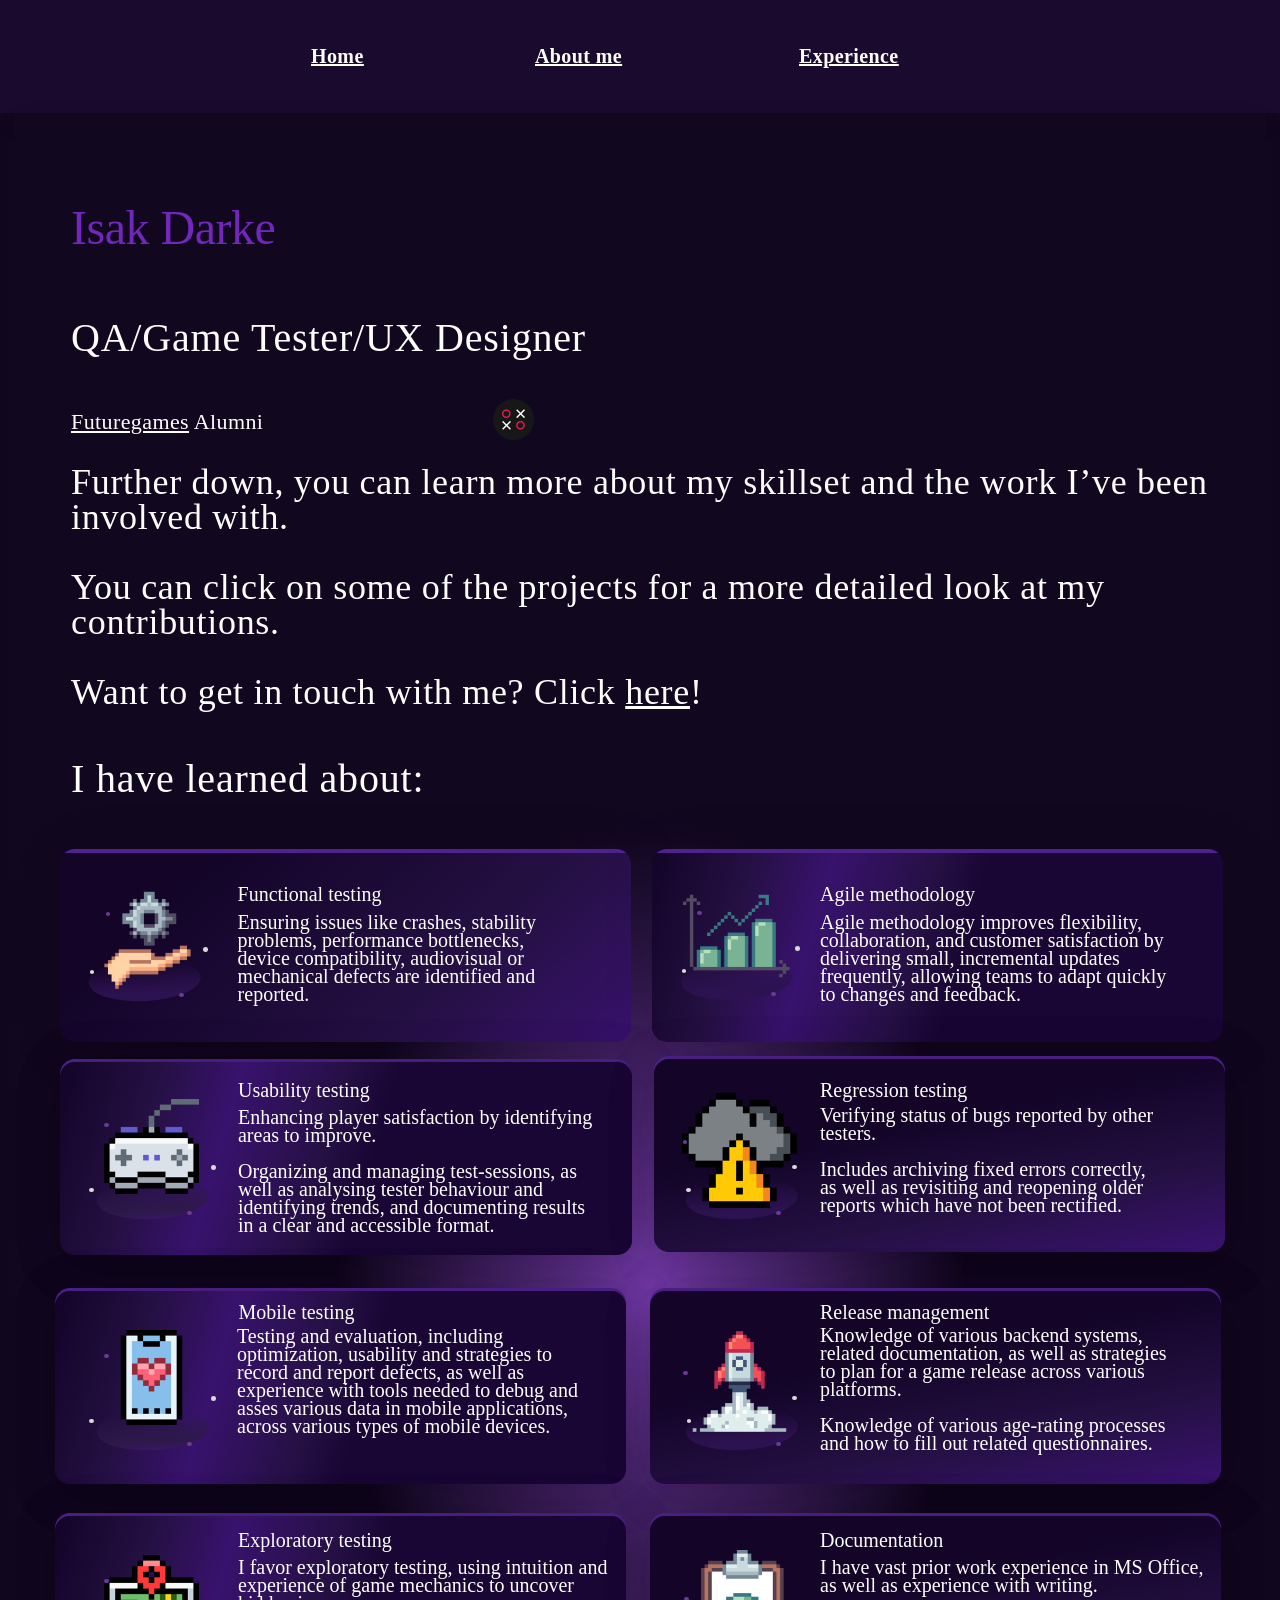
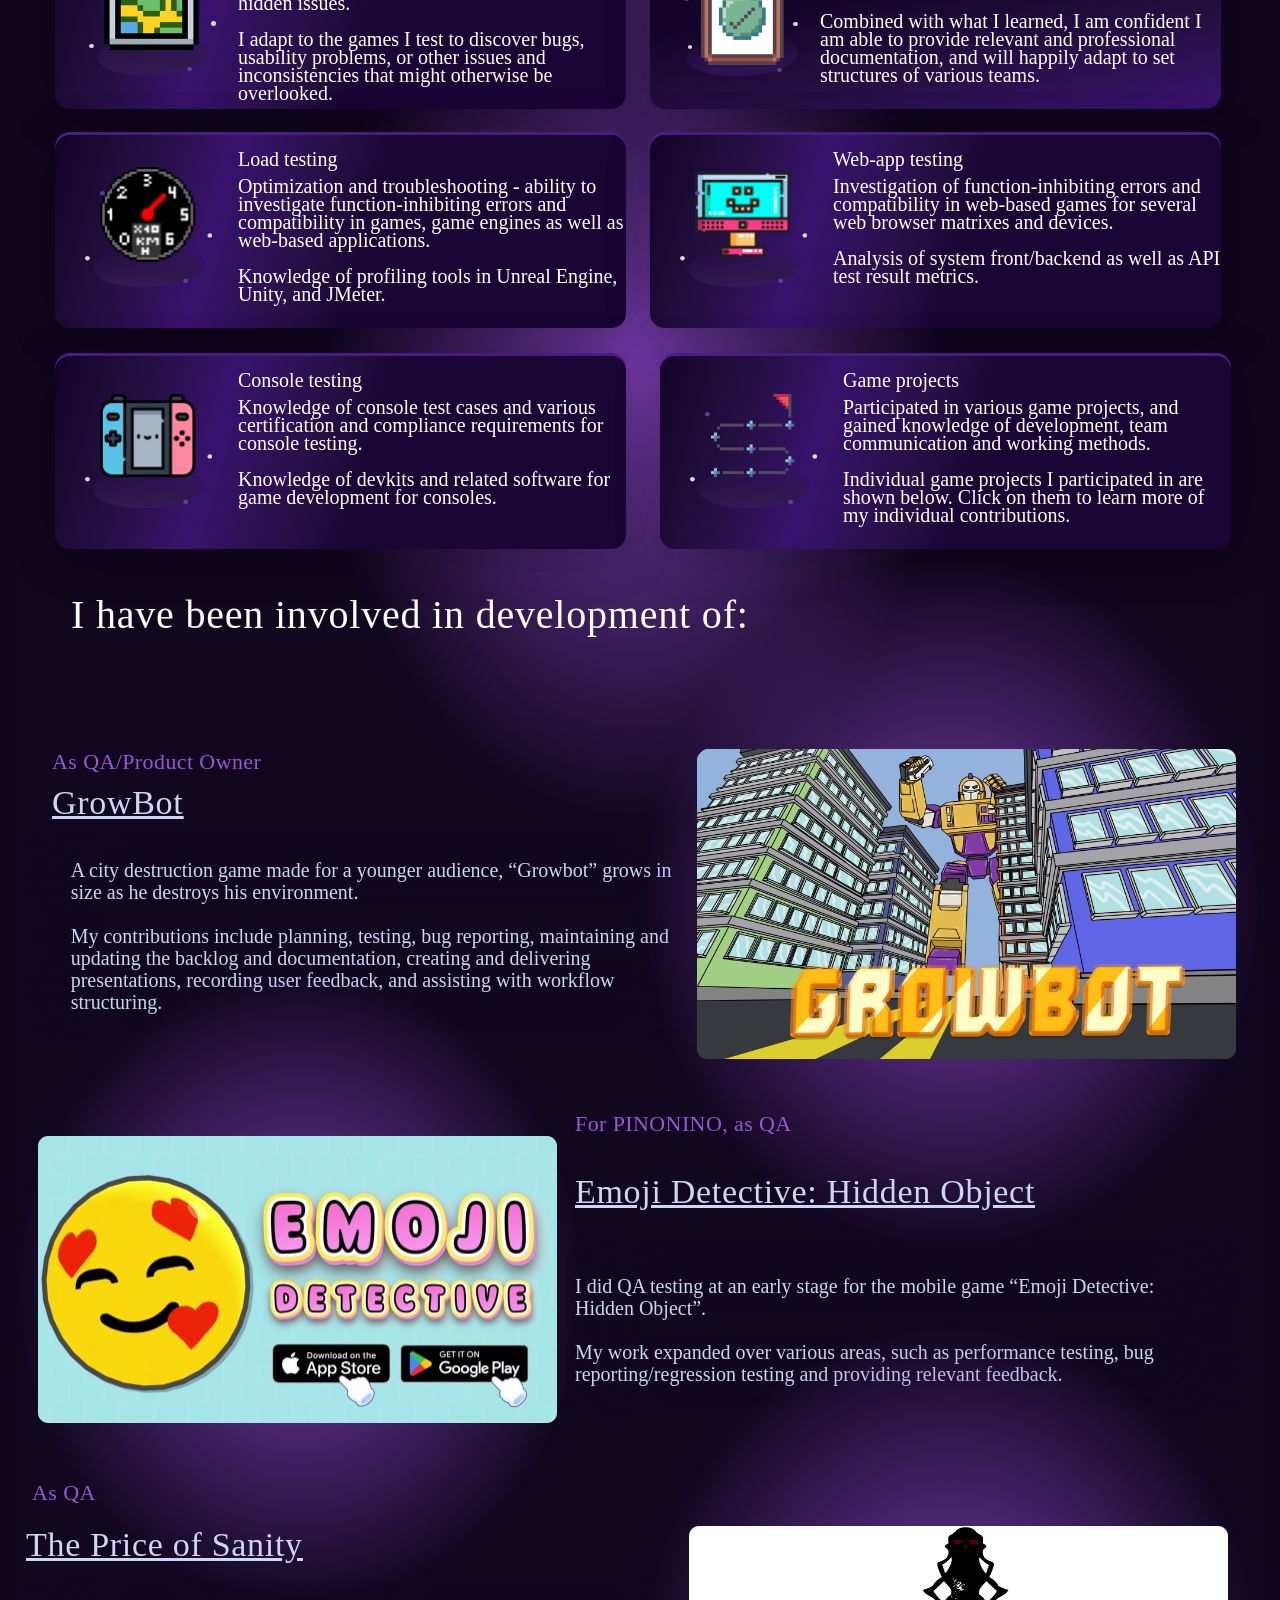
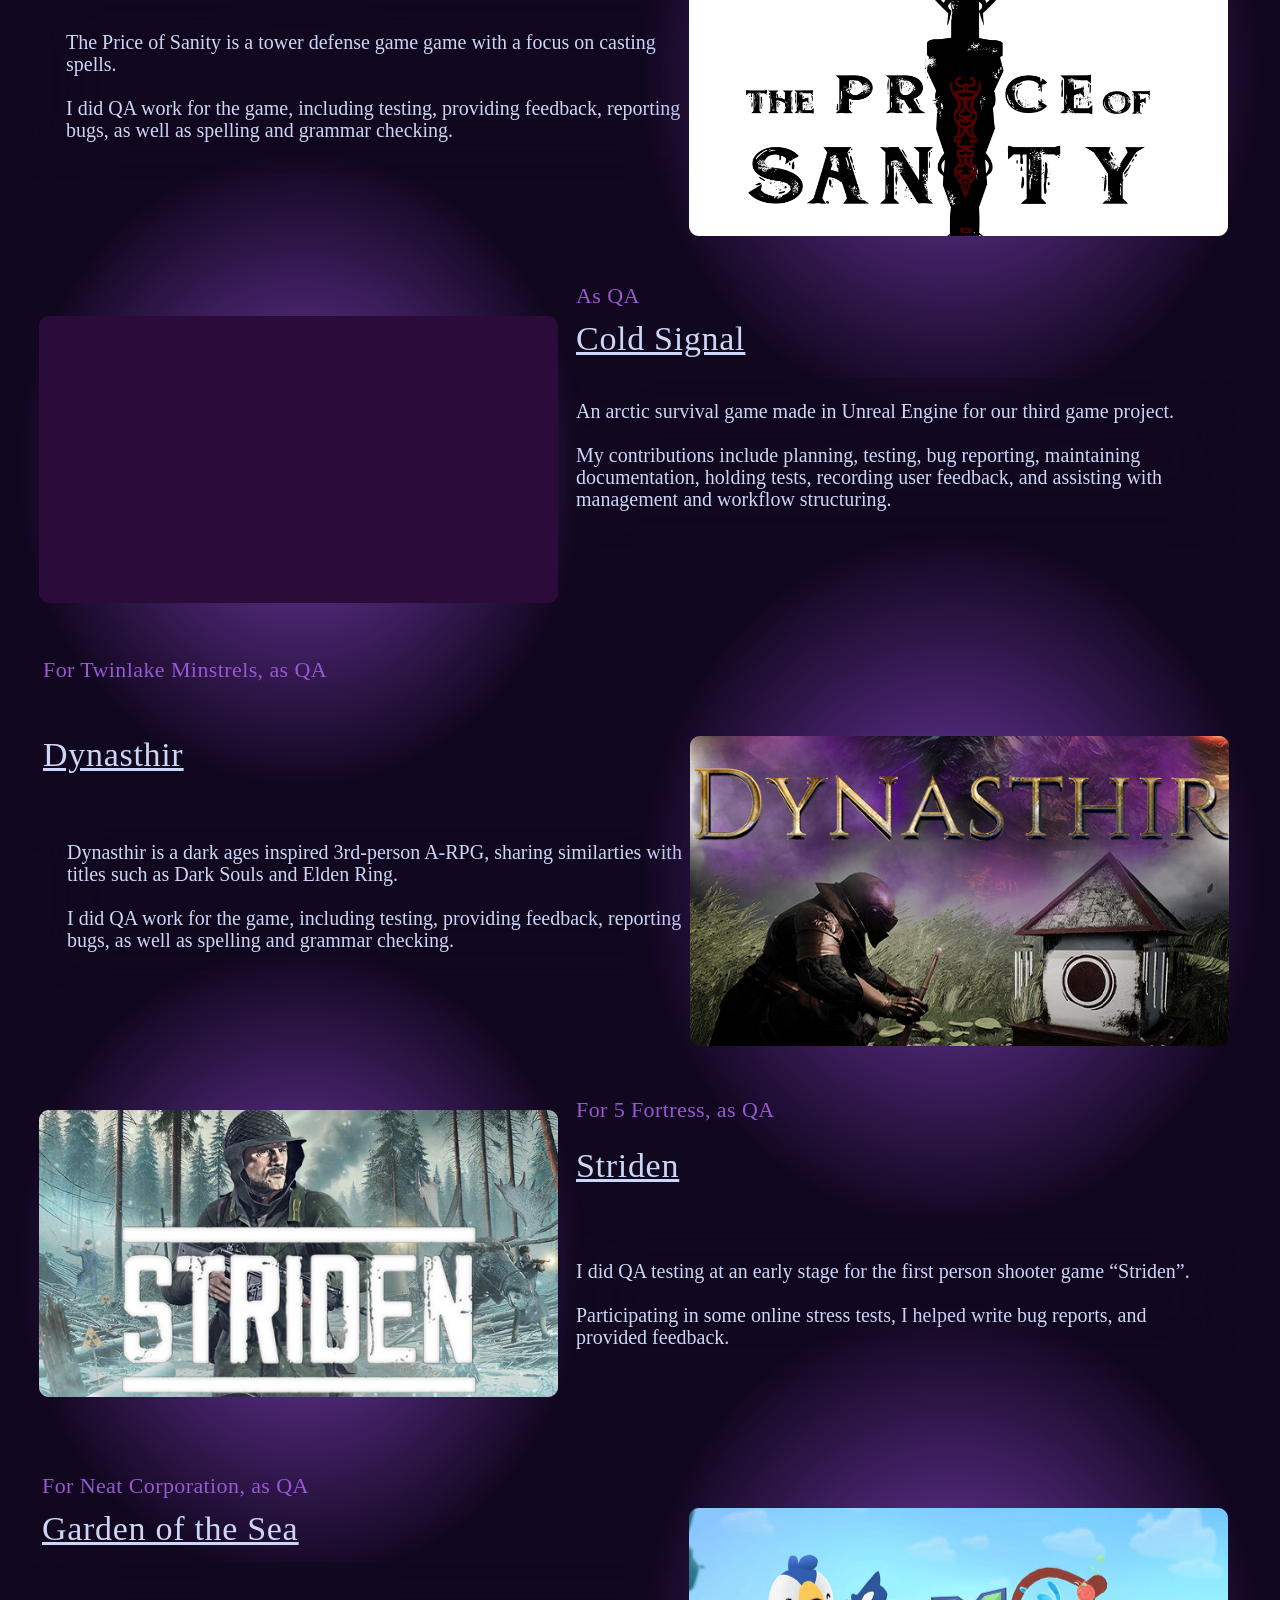
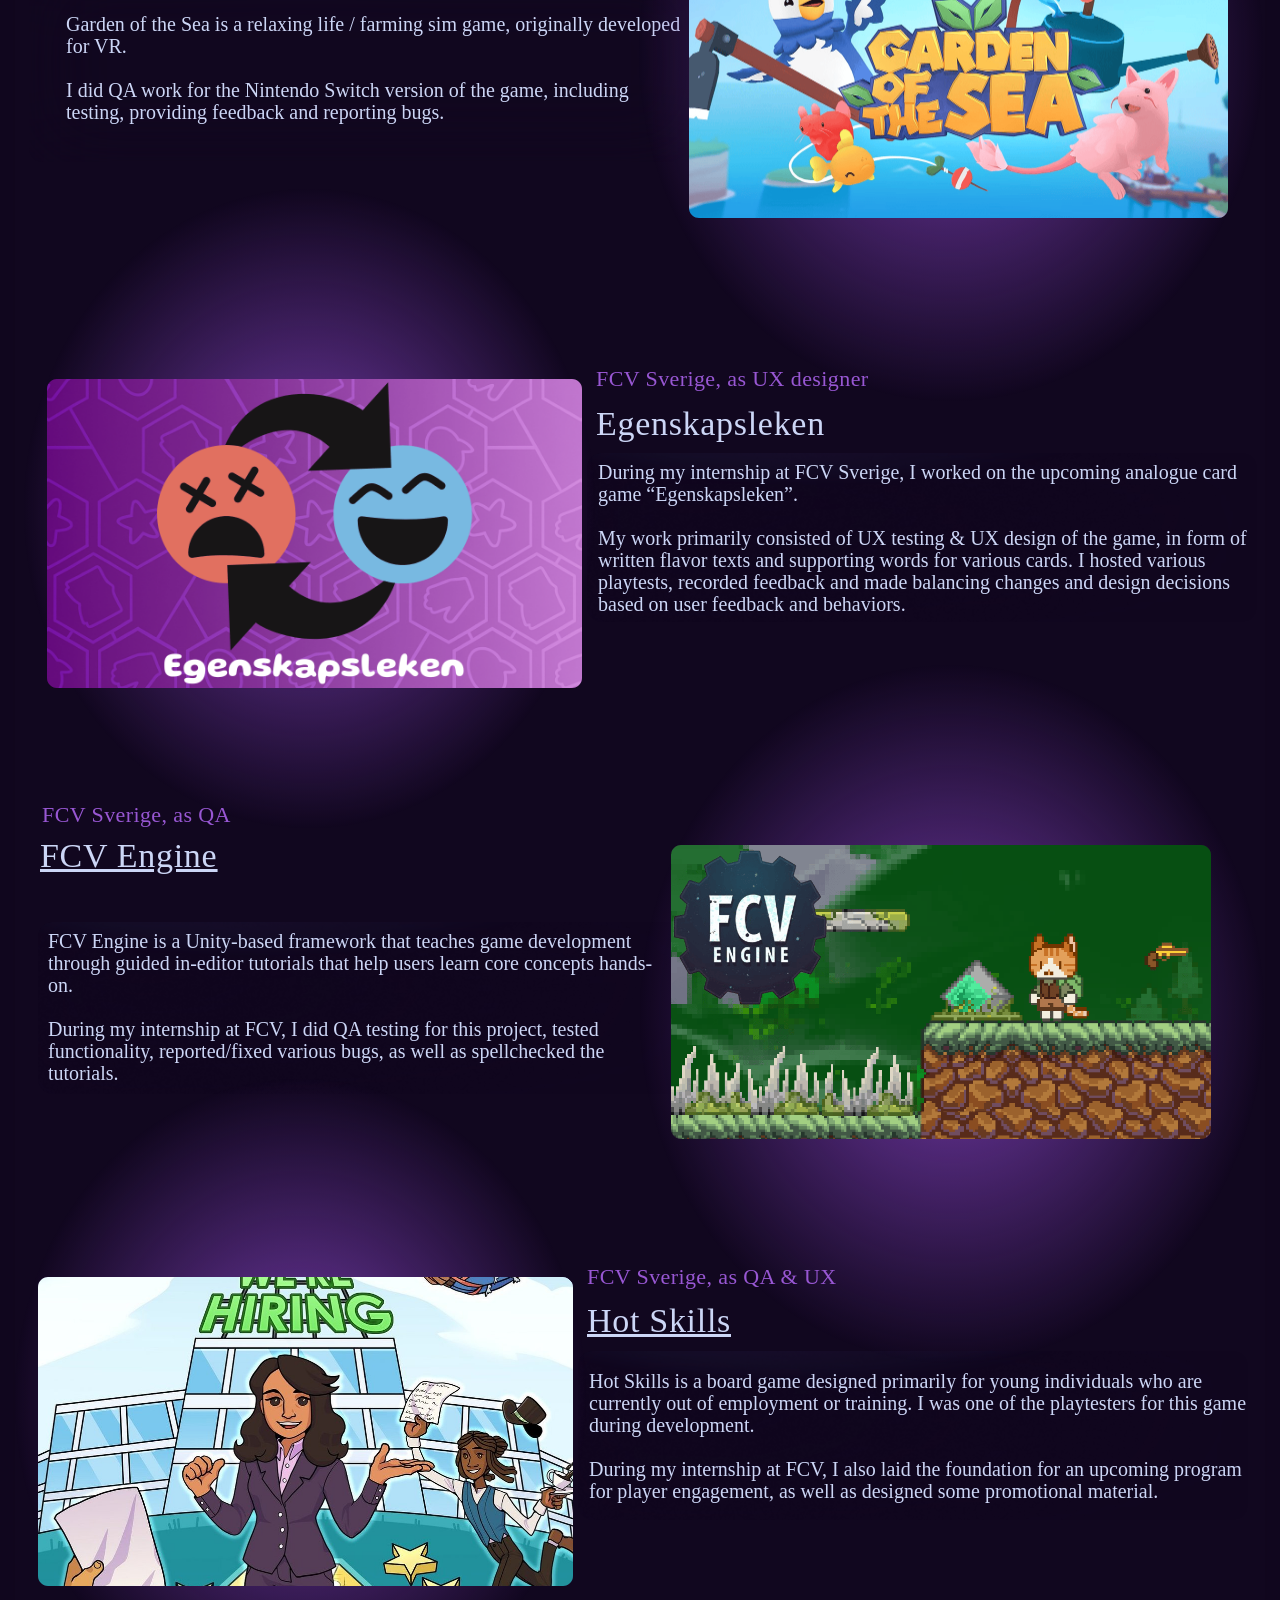
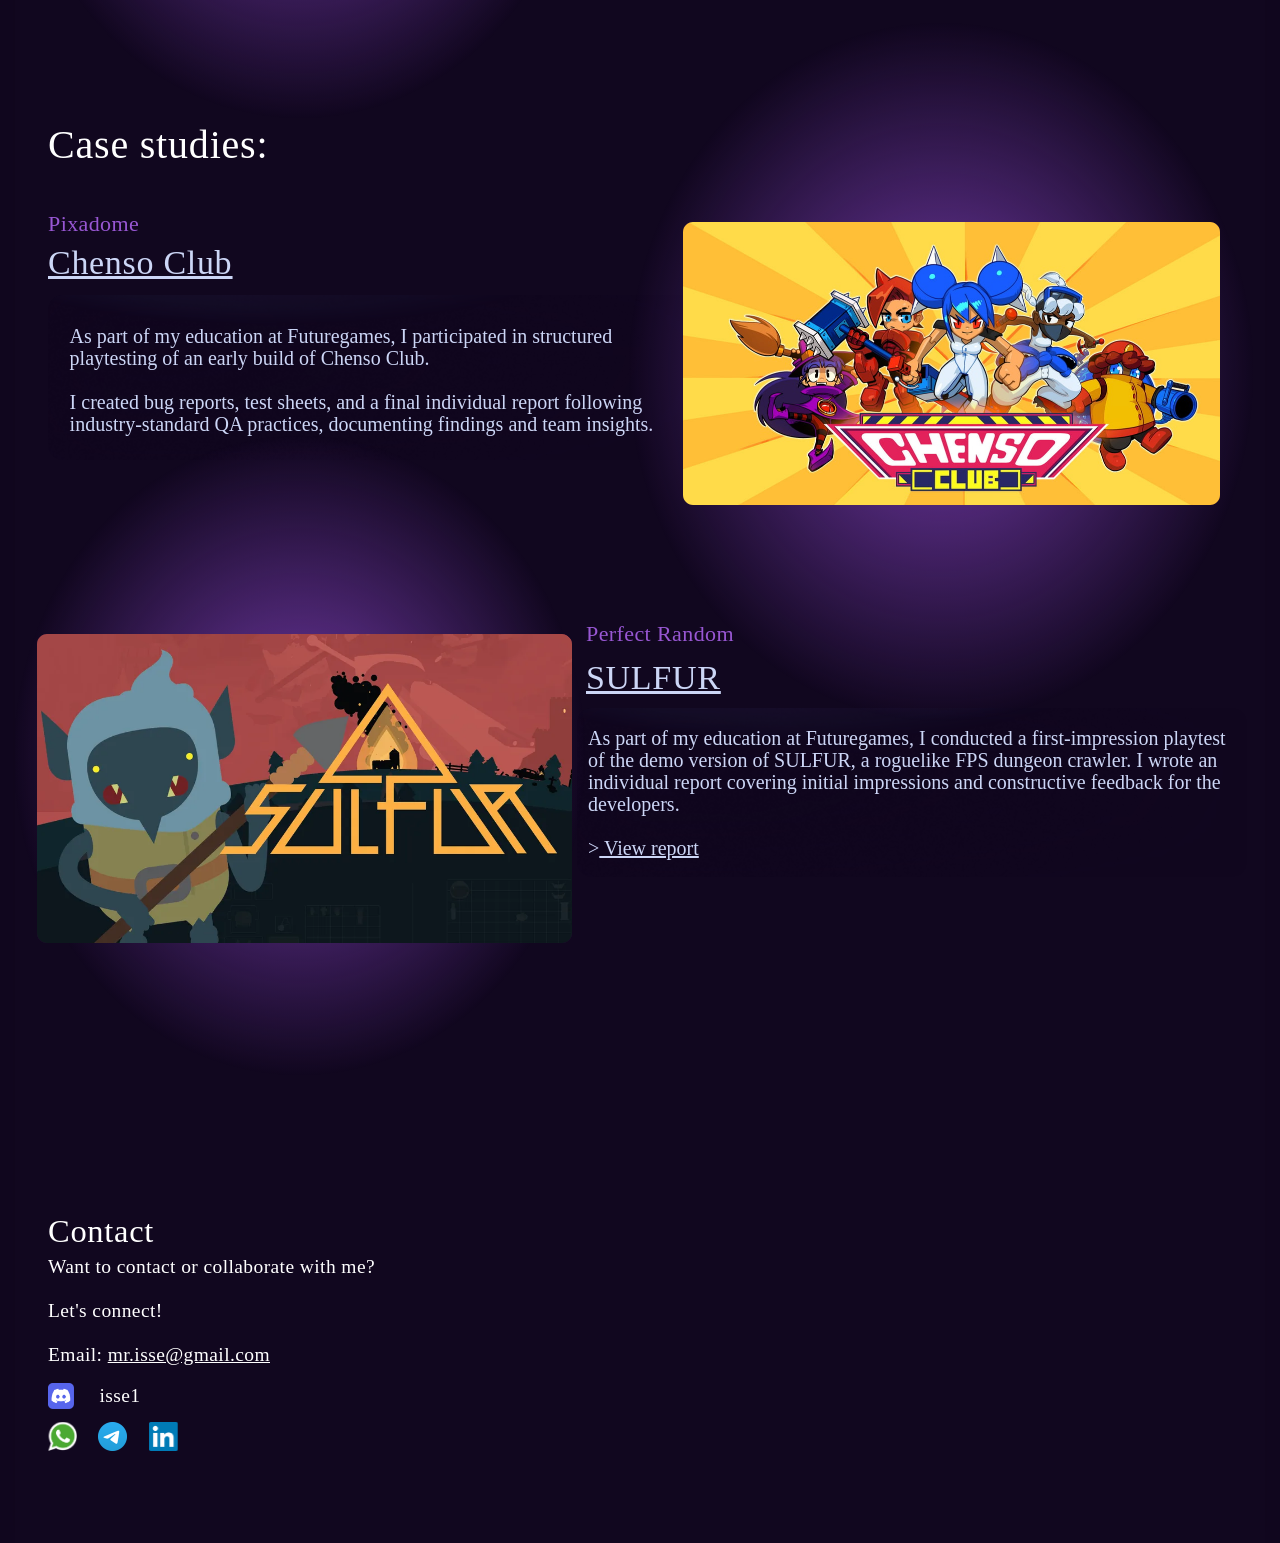
==== index.html @ 2ff2037f "Update index.html" ====
<head><meta charset="UTF-8">
  <title>Home - Isak Darke's Portfolio</title>
  <link rel="canonical" href="index.html"><meta name="description" content="Isak Darke's QA / Game Tester Portfolio"><meta property="og:url" content="index.html"><meta property="og:type" content="website"><meta property="og:title" content="Home - Isak Darke's Portfolio"><meta property="og:description" content="Isak Darke's QA / Game Tester Portfolio"><meta property="og:image:type" content="image/jpeg"><meta property="og:image:width" content="1200"><meta property="og:image:height" content="630"><meta property="og:image" content="cdn-cgi/imagedelivery/s-dfVpmPR-aKHmwFNwAgnQ/dab43df797b3c128c1ac4110ced63963e71c28f9/public.jpg"><meta name="twitter:title" content="Home - Isak Darke's Portfolio"><meta name="twitter:description" content="Isak Darke's QA / Game Tester Portfolio"><meta name="twitter:image:type" content="image/jpeg"><meta name="twitter:image:width" content="1200"><meta name="twitter:image:height" content="630"><meta name="twitter:image" content="cdn-cgi/imagedelivery/s-dfVpmPR-aKHmwFNwAgnQ/dab43df797b3c128c1ac4110ced63963e71c28f9/public.jpg"><meta name="twitter:card" content="summary_large_image"><link rel="alternate" type="application/rss+xml" title="Isak Darke's QA / Game Tester Portfolio" href="feed/en.html"><meta name="viewport" content="width=device-width">
<link rel="preconnect" href="https://fonts.googleapis.com/">
<link rel="preconnect" href="https://fonts.gstatic.com/" crossorigin="">
<script></script>
<script>window.F2W_REACTIONS=(()=>{const n=[];return{}})(),window.F2W_VARIABLES={},window.F2W_COLLECTION_VARS={},window.F2W_COLLECTION_MODE_BPS={},window.F2W_COLOR_SCHEMES=void 0,window.F2W_LANGUAGES=void 0;
</script>
<script src="__assets/runtime-8d9b69b59c41591d68701c8639bad44e72987c22.js"></script>
<style media="all">article.prose{line-height:1.75;display:contents}article.prose a{font-weight:500;text-decoration:underline}article.prose h1{margin-block:0 1.23em;font-size:2.25em;line-height:1.11}article.prose h2{margin-block:2em 1em;font-size:1.5em;line-height:1.34}article.prose h3{margin-block:1.6em .6em;font-size:1.25em;line-height:1.6}article.prose h4{margin-top:1.5em;margin-bottom:.5em;line-height:1.5}article.prose img{width:100%;margin-block:2em}article.prose blockquote{margin-block:1.6em;padding:.75em 1.25em}article.prose ul,article.prose ol{padding-inline-start:1.5em}article.prose table{table-layout:auto;width:100%;margin:1.5em 0}article.prose thead th{vertical-align:bottom;font-weight:600}article.prose tbody td{vertical-align:baseline}article.prose tfoot td{vertical-align:top}article.prose th,article.prose td{text-align:start;padding:.75em}article.prose thead th:first-child,article.prose tbody td:first-child,article.prose tfoot td:first-child{padding-inline-start:0}article.prose thead th:last-child,article.prose tbody td:last-child,article.prose tfoot td:last-child{padding-inline-end:0}article.prose thead{box-shadow:0 1px #ffffffbf,0 1px}article.prose tbody tr{box-shadow:0 1px #ffffffd9,0 1px}article.prose hr{opacity:.3;margin:3em 0}</style>

<style>@font-face{font-family:Play;font-style:normal;font-weight:400;font-display:swap;src:url(https://fonts.gstatic.com/s/play/v21/6aez4K2oVqwIvtg2H68T.woff2)format("woff2");unicode-range:U+460-52F,U+1C80-1C8A,U+20B4,U+2DE0-2DFF,U+A640-A69F,U+FE2E-FE2F}@font-face{font-family:Play;font-style:normal;font-weight:400;font-display:swap;src:url(https://fonts.gstatic.com/s/play/v21/6aez4K2oVqwIvtE2H68T.woff2)format("woff2");unicode-range:U+301,U+400-45F,U+490-491,U+4B0-4B1,U+2116}@font-face{font-family:Play;font-style:normal;font-weight:400;font-display:swap;src:url(https://fonts.gstatic.com/s/play/v21/6aez4K2oVqwIvtY2H68T.woff2)format("woff2");unicode-range:U+370-377,U+37A-37F,U+384-38A,U+38C,U+38E-3A1,U+3A3-3FF}@font-face{font-family:Play;font-style:normal;font-weight:400;font-display:swap;src:url(https://fonts.gstatic.com/s/play/v21/6aez4K2oVqwIvto2H68T.woff2)format("woff2");unicode-range:U+102-103,U+110-111,U+128-129,U+168-169,U+1A0-1A1,U+1AF-1B0,U+300-301,U+303-304,U+308-309,U+323,U+329,U+1EA0-1EF9,U+20AB}@font-face{font-family:Play;font-style:normal;font-weight:400;font-display:swap;src:url(https://fonts.gstatic.com/s/play/v21/6aez4K2oVqwIvts2H68T.woff2)format("woff2");unicode-range:U+100-2BA,U+2BD-2C5,U+2C7-2CC,U+2CE-2D7,U+2DD-2FF,U+304,U+308,U+329,U+1D00-1DBF,U+1E00-1E9F,U+1EF2-1EFF,U+2020,U+20A0-20AB,U+20AD-20C0,U+2113,U+2C60-2C7F,U+A720-A7FF}@font-face{font-family:Play;font-style:normal;font-weight:400;font-display:swap;src:url(https://fonts.gstatic.com/s/play/v21/6aez4K2oVqwIvtU2Hw.woff2)format("woff2");unicode-range:U+??,U+131,U+152-153,U+2BB-2BC,U+2C6,U+2DA,U+2DC,U+304,U+308,U+329,U+2000-206F,U+20AC,U+2122,U+2191,U+2193,U+2212,U+2215,U+FEFF,U+FFFD}@font-face{font-family:Plus Jakarta Sans;font-style:normal;font-weight:600;font-display:swap;src:url(https://fonts.gstatic.com/s/plusjakartasans/v12/LDIbaomQNQcsA88c7O9yZ4KMCoOg4IA6-91aHEjcWuA_d0n9QB_VIKg.woff2)format("woff2");unicode-range:U+460-52F,U+1C80-1C8A,U+20B4,U+2DE0-2DFF,U+A640-A69F,U+FE2E-FE2F}@font-face{font-family:Plus Jakarta Sans;font-style:normal;font-weight:600;font-display:swap;src:url(https://fonts.gstatic.com/s/plusjakartasans/v12/LDIbaomQNQcsA88c7O9yZ4KMCoOg4IA6-91aHEjcWuA_d0n9Qh_VIKg.woff2)format("woff2");unicode-range:U+102-103,U+110-111,U+128-129,U+168-169,U+1A0-1A1,U+1AF-1B0,U+300-301,U+303-304,U+308-309,U+323,U+329,U+1EA0-1EF9,U+20AB}@font-face{font-family:Plus Jakarta Sans;font-style:normal;font-weight:600;font-display:swap;src:url(https://fonts.gstatic.com/s/plusjakartasans/v12/LDIbaomQNQcsA88c7O9yZ4KMCoOg4IA6-91aHEjcWuA_d0n9Qx_VIKg.woff2)format("woff2");unicode-range:U+100-2BA,U+2BD-2C5,U+2C7-2CC,U+2CE-2D7,U+2DD-2FF,U+304,U+308,U+329,U+1D00-1DBF,U+1E00-1E9F,U+1EF2-1EFF,U+2020,U+20A0-20AB,U+20AD-20C0,U+2113,U+2C60-2C7F,U+A720-A7FF}@font-face{font-family:Plus Jakarta Sans;font-style:normal;font-weight:600;font-display:swap;src:url(https://fonts.gstatic.com/s/plusjakartasans/v12/LDIbaomQNQcsA88c7O9yZ4KMCoOg4IA6-91aHEjcWuA_d0n9TR_V.woff2)format("woff2");unicode-range:U+??,U+131,U+152-153,U+2BB-2BC,U+2C6,U+2DA,U+2DC,U+304,U+308,U+329,U+2000-206F,U+20AC,U+2122,U+2191,U+2193,U+2212,U+2215,U+FEFF,U+FFFD}@font-face{font-family:"Press Start 2P";font-style:normal;font-weight:400;font-display:swap;src:url(https://fonts.gstatic.com/s/pressstart2p/v16/e3t4euO8T-267oIAQAu6jDQyK3nYivN04w.woff2)format("woff2");unicode-range:U+460-52F,U+1C80-1C8A,U+20B4,U+2DE0-2DFF,U+A640-A69F,U+FE2E-FE2F}@font-face{font-family:"Press Start 2P";font-style:normal;font-weight:400;font-display:swap;src:url(https://fonts.gstatic.com/s/pressstart2p/v16/e3t4euO8T-267oIAQAu6jDQyK3nRivN04w.woff2)format("woff2");unicode-range:U+301,U+400-45F,U+490-491,U+4B0-4B1,U+2116}@font-face{font-family:"Press Start 2P";font-style:normal;font-weight:400;font-display:swap;src:url(https://fonts.gstatic.com/s/pressstart2p/v16/e3t4euO8T-267oIAQAu6jDQyK3nWivN04w.woff2)format("woff2");unicode-range:U+370-377,U+37A-37F,U+384-38A,U+38C,U+38E-3A1,U+3A3-3FF}@font-face{font-family:"Press Start 2P";font-style:normal;font-weight:400;font-display:swap;src:url(https://fonts.gstatic.com/s/pressstart2p/v16/e3t4euO8T-267oIAQAu6jDQyK3nbivN04w.woff2)format("woff2");unicode-range:U+100-2BA,U+2BD-2C5,U+2C7-2CC,U+2CE-2D7,U+2DD-2FF,U+304,U+308,U+329,U+1D00-1DBF,U+1E00-1E9F,U+1EF2-1EFF,U+2020,U+20A0-20AB,U+20AD-20C0,U+2113,U+2C60-2C7F,U+A720-A7FF}@font-face{font-family:"Press Start 2P";font-style:normal;font-weight:400;font-display:swap;src:url(https://fonts.gstatic.com/s/pressstart2p/v16/e3t4euO8T-267oIAQAu6jDQyK3nVivM.woff2)format("woff2");unicode-range:U+??,U+131,U+152-153,U+2BB-2BC,U+2C6,U+2DA,U+2DC,U+304,U+308,U+329,U+2000-206F,U+20AC,U+2122,U+2191,U+2193,U+2212,U+2215,U+FEFF,U+FFFD}</style>

<style media="all">*,:before,:after{box-sizing:border-box}body{-webkit-font-smoothing:antialiased}textarea:focus-visible{outline:none}button{-webkit-font-smoothing:inherit;-moz-osx-font-smoothing:inherit;-webkit-appearance:none}*{margin:0;padding:0}a{color:inherit;-webkit-text-decoration:inherit;text-decoration:inherit}input{font:inherit;background-color:inherit;border:none;outline:none}button{font:inherit;color:inherit;background:0 0;border-style:none;width:auto;line-height:normal;overflow:visible}textarea,select{font:inherit;background-color:inherit}img,picture,video,canvas,svg{display:block}[data-reaction-click]{cursor:pointer}[data-visible=false]{display:none!important}.before-hidden:before,.after-hidden:after{display:none}.before-visible:before,.after-visible:after{content:""}::placeholder{color:inherit;opacity:.54}body *{scrollbar-width:none}body ::-webkit-scrollbar{display:none}[name=honey-pot-field]{display:none!important}.text{white-space:pre-wrap;overflow-wrap:break-word}.pointer-events-none{pointer-events:none}</style>

<style>

.capsized-Play-Regular-97::before {
  content: '';
  display: table;
  margin-bottom: -0.1945em;
}
.capsized-Play-Regular-97::after {
  content: '';
  display: table;
  margin-top: -0.1265em;
}
#_ {
  display: grid;
  min-height: 100vh;
  background-color: #11071f;
}
#Home {
  border-radius: 0px;
  background-color: #11071f;
  display: flex;
  flex-wrap: nowrap;
  flex-direction: column;
  row-gap: 0px;
  align-items: center;
  justify-content: center;
  width: 100%;
  position: relative;
  padding: 0px;
  margin: 0px auto;
}
#Header {
  border-radius: 0px;
  background-color: #1a0b2e;
  display: flex;
  flex-wrap: nowrap;
  flex-direction: row;
  grid-column-gap: 158px;
  align-items: center;
  justify-content: center;
  --f2w-order: 0;
  width: 100%;
  height: 113px;
  position: relative;
  box-shadow: 0px 6px 22px rgba(0,0,0,0.1);
  flex-shrink: 0;
  padding: 38px 249px;
  margin: 0px;
}
#_4051_13 {
  display: inline-flex;
  text-align: left;
  font-size: 20px;
  font-family: "Plus Jakarta Sans";
  font-weight: 600;
  text-decoration: underline;
  letter-spacing: 0.4px;
  color: #fff;
  -webkit-background-clip: text;
  background-clip: text;
  align-items: center;
  justify-content: flex-start;
  --f2w-order: 0;
  width: 66px;
  height: 27px;
  position: relative;
  flex-shrink: 0;
  margin: 0px;
}
#__1 {
  font-size: 20px;
  font-family: "Plus Jakarta Sans";
  font-weight: 600;
  text-decoration: underline;
  letter-spacing: 0.4px;
  color: #fff;
  -webkit-background-clip: text;
  background-clip: text;
}
#_4051_14 {
  display: inline-flex;
  text-align: left;
  font-size: 20px;
  font-family: "Plus Jakarta Sans";
  font-weight: 600;
  text-decoration: underline;
  letter-spacing: 0.4px;
  color: #fff;
  -webkit-background-clip: text;
  background-clip: text;
  align-items: center;
  justify-content: flex-start;
  --f2w-order: 1;
  width: 106px;
  height: 27px;
  position: relative;
  flex-shrink: 0;
  margin: 0px;
}
#__3 {
  font-size: 20px;
  font-family: "Plus Jakarta Sans";
  font-weight: 600;
  text-decoration: underline;
  letter-spacing: 0.4px;
  color: #fff;
  -webkit-background-clip: text;
  background-clip: text;
}
#_4051_15 {
  display: inline-flex;
  text-align: left;
  font-size: 20px;
  font-family: "Plus Jakarta Sans";
  font-weight: 600;
  text-decoration: underline;
  letter-spacing: 0.4px;
  color: #fff;
  -webkit-background-clip: text;
  background-clip: text;
  align-items: center;
  justify-content: flex-start;
  --f2w-order: 2;
  width: 170px;
  height: 27px;
  position: relative;
  flex-shrink: 0;
  margin: 0px;
}
#__5 {
  font-size: 20px;
  font-family: "Plus Jakarta Sans";
  font-weight: 600;
  text-decoration: underline;
  letter-spacing: 0.4px;
  color: #fff;
  -webkit-background-clip: text;
  background-clip: text;
}
#Body {
  border-radius: 0px;
  background-color: #11071f;
  overflow: hidden;
  display: flex;
  flex-wrap: nowrap;
  flex-direction: row;
  grid-column-gap: 158px;
  align-items: center;
  justify-content: center;
  --f2w-order: 1;
  width: 1250px;
  height: 7830px;
  position: relative;
  box-shadow: 0px 6px 22px -3px rgba(0,0,0,0.1);
  backface-visibility: hidden;
  transform: translateZ(0);
  flex-shrink: 0;
  padding: 0px;
  margin: 0px;
}
#_4051_20 {
  display: inline-flex;
  text-align: left;
  line-height: 97px;
  font-size: 48px;
  font-family: "Press Start 2P";
  font-weight: 400;
  letter-spacing: -0.5px;
  color: #7127ba;
  -webkit-background-clip: text;
  background-clip: text;
  align-items: center;
  justify-content: flex-start;
  --f2w-order: 0;
  left: 56px;
  top: 74px;
  width: 500px;
  height: 80px;
  position: absolute;
}
#__6 {
  line-height: 97px;
  font-size: 48px;
  font-family: "Press Start 2P";
  font-weight: 400;
  letter-spacing: -0.5px;
  color: #7127ba;
  -webkit-background-clip: text;
  background-clip: text;
}
#_4051_21 {
  display: inline-flex;
  text-align: left;
  font-size: 40px;
  font-family: "Press Start 2P";
  font-weight: 400;
  letter-spacing: 0.8px;
  color: #fff;
  -webkit-background-clip: text;
  background-clip: text;
  align-items: center;
  justify-content: flex-start;
  --f2w-order: 1;
  left: 56px;
  top: 199px;
  width: 1182px;
  height: 50px;
  position: absolute;
}
#__7 {
  font-size: 40px;
  font-family: "Press Start 2P";
  font-weight: 400;
  letter-spacing: 0.8px;
  color: #fff;
  -webkit-background-clip: text;
  background-clip: text;
}
#_4051_22 {
  display: inline;
  text-align: left;
  font-size: 22px;
  font-family: "Press Start 2P";
  font-weight: 400;
  letter-spacing: 0.4px;
  color: #fff;
  -webkit-background-clip: text;
  background-clip: text;
  --f2w-order: 2;
  left: 56px;
  top: 296px;
  width: 587.7px;
  position: absolute;
}
#__9 {
  font-size: 22px;
  font-family: "Press Start 2P";
  font-weight: 400;
  text-decoration: underline;
  letter-spacing: 0.4px;
  color: #fff;
  -webkit-background-clip: text;
  background-clip: text;
}
#__10 {
  font-size: 22px;
  font-family: "Press Start 2P";
  font-weight: 400;
  letter-spacing: 0.4px;
  color: #fff;
  -webkit-background-clip: text;
  background-clip: text;
}
#image_8 {
  overflow: hidden;
  border-radius: 0px;
  --f2w-order: 3;
  left: 478px;
  top: 286px;
  width: 41px;
  height: 41px;
  position: absolute;
}
#__11 {
  inset: 0;
  width: 100%;
  height: 100%;
  position: absolute;
  object-fit: cover;
}
#_4051_26 {
  display: inline-flex;
  text-align: left;
  line-height: 35px;
  font-size: 36px;
  font-family: Play;
  font-weight: 400;
  letter-spacing: 0.7px;
  color: #fff;
  -webkit-background-clip: text;
  background-clip: text;
  align-items: center;
  justify-content: flex-start;
  --f2w-order: 4;
  left: 56px;
  top: 341px;
  width: 1150px;
  height: 266px;
  position: absolute;
}
#__13 {
  line-height: 35px;
  font-size: 36px;
  font-family: Play;
  font-weight: 400;
  letter-spacing: 0.7px;
  color: #fff;
  -webkit-background-clip: text;
  background-clip: text;
}
#__18 {
  line-height: 35px;
  font-size: 36px;
  font-family: Play;
  font-weight: 400;
  text-decoration: underline;
  letter-spacing: 0.7px;
  color: #fff;
  -webkit-background-clip: text;
  background-clip: text;
}
#__19 {
  line-height: 35px;
  font-size: 36px;
  font-family: Play;
  font-weight: 400;
  letter-spacing: 0.7px;
  color: #fff;
  -webkit-background-clip: text;
  background-clip: text;
}
#_4051_27 {
  display: inline;
  text-align: left;
  font-size: 40px;
  font-family: "Press Start 2P";
  font-weight: 400;
  letter-spacing: 0.8px;
  color: #fff;
  -webkit-background-clip: text;
  background-clip: text;
  --f2w-order: 5;
  left: 56px;
  top: 642px;
  width: 1109px;
  position: absolute;
}
#__20 {
  font-size: 40px;
  font-family: "Press Start 2P";
  font-weight: 400;
  letter-spacing: 0.8px;
  color: #fff;
  -webkit-background-clip: text;
  background-clip: text;
}
#Learned_about_background {
  --f2w-order: 6;
  left: 24.4%;
  top: 9.1%;
  right: 24.1%;
  bottom: 70.5%;
  width: 51.5%;
  height: 20.4%;
  position: absolute;
}
#Gradient_bottom {
  border-radius: 50%;
  background-image: radial-gradient(ellipse 50% 50% at 50% 50%, #763cac 0%, rgba(50,15,133,0) 100%);
  background-blend-mode: normal;
  --f2w-order: 0;
  left: 0px;
  top: 42.3%;
  right: 2.8%;
  bottom: 0px;
  width: 97.2%;
  height: 57.7%;
  position: absolute;
}
#Gradient_top {
  border-radius: 50%;
  background-image: radial-gradient(ellipse 50% 50% at 50% 50%, #763cac 0%, rgba(50,15,133,0) 100%);
  background-blend-mode: normal;
  --f2w-order: 1;
  left: 2.8%;
  top: 0px;
  right: 0px;
  bottom: 42.3%;
  width: 97.2%;
  height: 57.7%;
  position: absolute;
}
#Functionality_Testing {
  --f2w-order: 7;
  left: 45px;
  top: 736px;
  width: 599.6px;
  height: 192.7px;
  position: absolute;
}
#Rectangle_984 {
  border-radius: 15px;
  background-image: linear-gradient(137.9deg, #130428 19.9%, #251043 67.6%, #38126d 100%, #261045 100%, #190634 100%);
  background-blend-mode: normal;
  --f2w-order: 0;
  left: 0px;
  top: 0px;
  width: 571.2px;
  height: 192.7px;
  position: absolute;
  filter: drop-shadow(4px 7px 26px rgba(0,0,0,0.12));
}
#Mask_group {
  --f2w-order: 1;
  left: 0px;
  top: 0px;
  width: 571.2px;
  height: 168.1px;
  position: absolute;
}
#Rectangle_974 {
  border-radius: 0px;
  background-color: #4f228d;
  --f2w-order: 1;
  left: -74.4px;
  top: -4px;
  width: 644.5px;
  height: 8.1px;
  position: absolute;
  mask-image: url("[data-uri]");
  mask-repeat: no-repeat;
  mask-type: alpha;
  mask-position: 74.4px 4px;
}
#_4051_33 {
  display: inline;
  text-align: left;
  line-height: 32.5px;
  font-size: 20px;
  font-family: "Press Start 2P";
  font-weight: 400;
  color: #fff;
  -webkit-background-clip: text;
  background-clip: text;
  --f2w-order: 2;
  left: 177.6px;
  top: 29px;
  width: 422px;
  height: 24px;
  position: absolute;
}
#__21 {
  line-height: 32.5px;
  font-size: 20px;
  font-family: "Press Start 2P";
  font-weight: 400;
  color: #fff;
  -webkit-background-clip: text;
  background-clip: text;
}
#_4051_34 {
  display: inline;
  text-align: left;
  line-height: 18px;
  font-size: 20px;
  font-family: Play;
  font-weight: 400;
  color: #fff;
  -webkit-background-clip: text;
  background-clip: text;
  --f2w-order: 3;
  left: 177.6px;
  top: 64px;
  width: 340px;
  height: 124px;
  position: absolute;
}
#__22 {
  line-height: 18px;
  font-size: 20px;
  font-family: Play;
  font-weight: 400;
  color: #fff;
  -webkit-background-clip: text;
  background-clip: text;
}
#Group_2 {
  --f2w-order: 4;
  left: 28.1px;
  top: 32px;
  width: 120.2px;
  height: 123px;
  position: absolute;
}
#Group_1 {
  --f2w-order: 0;
  left: 0px;
  top: 0px;
  width: 120.2px;
  height: 123px;
  position: absolute;
}
#Ellipse_1 {
  border-radius: 50%;
  background-image: linear-gradient(180deg, #2c1250 0%, #2c1250 19.8%, rgba(44,18,80,0) 90.1%);
  background-blend-mode: normal;
  --f2w-order: 0;
  transform-origin: 0 0;
  transform: rotate(176.9deg) skewX(0.6deg);
  left: 114.2px;
  top: 116.9px;
  width: 111.6px;
  height: 42.1px;
  position: absolute;
}
#hand_14974518_1 {
  overflow: hidden;
  border-radius: 0px;
  --f2w-order: 1;
  left: 2px;
  top: 0px;
  width: 115.2px;
  height: 115px;
  position: absolute;
}
#__23 {
  inset: 0;
  width: 100%;
  height: 100%;
  position: absolute;
  object-fit: cover;
}
#Ellipse_2 {
  border-radius: 50%;
  background-color: #d9d9d9;
  --f2w-order: 2;
  left: 1.6px;
  top: 88.7px;
  width: 4.8px;
  height: 4.4px;
  position: absolute;
}
#Ellipse_3 {
  border-radius: 50%;
  background-color: #d9d9d9;
  --f2w-order: 3;
  left: 115.4px;
  top: 66.3px;
  width: 4.8px;
  height: 4.4px;
  position: absolute;
}
#Ellipse_4 {
  border-radius: 50%;
  background-color: #693b93;
  --f2w-order: 4;
  left: 17.5px;
  top: 31px;
  width: 4.8px;
  height: 4.4px;
  position: absolute;
}
#Ellipse_5 {
  border-radius: 50%;
  background-color: #693b93;
  --f2w-order: 5;
  left: 91.2px;
  top: 111.8px;
  width: 4.8px;
  height: 4.4px;
  position: absolute;
}
#Agile_Methodology {
  --f2w-order: 8;
  left: 636.6px;
  top: 736px;
  width: 571.6px;
  height: 192.7px;
  position: absolute;
}
#Rectangle_983 {
  border-radius: 15px;
  background-image: linear-gradient(106.1deg, #130428 0.6%, #251043 16.3%, #38126d 29.3%, #261045 45.7%, #190634 54.4%);
  background-blend-mode: normal;
  --f2w-order: 0;
  left: 0px;
  top: 0px;
  width: 571.2px;
  height: 192.7px;
  position: absolute;
  filter: drop-shadow(4px 7px 26px rgba(0,0,0,0.12));
}
#Mask_group_0 {
  --f2w-order: 1;
  left: 0.4px;
  top: 0px;
  width: 571.2px;
  height: 168.1px;
  position: absolute;
}
#Rectangle_974_0 {
  border-radius: 0px;
  background-color: #4f228d;
  --f2w-order: 1;
  left: -74.4px;
  top: -4px;
  width: 644.5px;
  height: 8.1px;
  position: absolute;
  mask-image: url("[data-uri]");
  mask-repeat: no-repeat;
  mask-type: alpha;
  mask-position: 74.4px 4px;
}
#_4051_48 {
  display: inline;
  text-align: left;
  line-height: 32.5px;
  font-size: 20px;
  font-family: "Press Start 2P";
  font-weight: 400;
  color: #fff;
  -webkit-background-clip: text;
  background-clip: text;
  --f2w-order: 2;
  left: 168.4px;
  top: 29px;
  width: 351px;
  position: absolute;
}
#__24 {
  line-height: 32.5px;
  font-size: 20px;
  font-family: "Press Start 2P";
  font-weight: 400;
  color: #fff;
  -webkit-background-clip: text;
  background-clip: text;
}
#_4051_49 {
  display: inline;
  text-align: left;
  line-height: 18px;
  font-size: 20px;
  font-family: Play;
  font-weight: 400;
  color: #fff;
  -webkit-background-clip: text;
  background-clip: text;
  --f2w-order: 3;
  left: 168.4px;
  top: 64px;
  width: 354px;
  position: absolute;
}
#__25 {
  line-height: 18px;
  font-size: 20px;
  font-family: Play;
  font-weight: 400;
  color: #fff;
  -webkit-background-clip: text;
  background-clip: text;
}
#Group_1935 {
  --f2w-order: 4;
  left: 28.4px;
  top: 32px;
  width: 120.2px;
  height: 122px;
  position: absolute;
}
#Group_1_0 {
  --f2w-order: 0;
  left: 0px;
  top: 0px;
  width: 120.2px;
  height: 122px;
  position: absolute;
}
#Ellipse_1_0 {
  border-radius: 50%;
  background-image: linear-gradient(180deg, #2c1250 0%, #2c1250 19.8%, rgba(44,18,80,0) 90.1%);
  background-blend-mode: normal;
  --f2w-order: 0;
  transform-origin: 0 0;
  transform: rotate(176.9deg) skewX(0.6deg);
  left: 114.2px;
  top: 115.9px;
  width: 111.6px;
  height: 42.1px;
  position: absolute;
}
#profit_6514915_1 {
  overflow: hidden;
  border-radius: 0px;
  --f2w-order: 1;
  left: 3px;
  top: 0px;
  width: 110.2px;
  height: 110px;
  position: absolute;
}
#__26 {
  inset: 0;
  width: 100%;
  height: 100%;
  position: absolute;
  object-fit: cover;
}
#Ellipse_2_0 {
  border-radius: 50%;
  background-color: #d9d9d9;
  --f2w-order: 2;
  left: 1.6px;
  top: 87.7px;
  width: 4.8px;
  height: 4.4px;
  position: absolute;
}
#Ellipse_3_0 {
  border-radius: 50%;
  background-color: #d9d9d9;
  --f2w-order: 3;
  left: 115.4px;
  top: 65.3px;
  width: 4.8px;
  height: 4.4px;
  position: absolute;
}
#Ellipse_4_0 {
  border-radius: 50%;
  background-color: #693b93;
  --f2w-order: 4;
  left: 17.5px;
  top: 30px;
  width: 4.8px;
  height: 4.4px;
  position: absolute;
}
#Ellipse_5_0 {
  border-radius: 50%;
  background-color: #693b93;
  --f2w-order: 5;
  left: 91.2px;
  top: 110.7px;
  width: 4.8px;
  height: 4.4px;
  position: absolute;
}
#Usability_Testing {
  --f2w-order: 9;
  left: 45.4px;
  top: 946px;
  width: 571.2px;
  height: 195.7px;
  position: absolute;
}
#Mask_group_1 {
  --f2w-order: 0;
  left: 0px;
  top: 0px;
  width: 571.2px;
  height: 168.1px;
  position: absolute;
}
#Rectangle_974_1 {
  border-radius: 0px;
  background-color: #4f228d;
  --f2w-order: 1;
  left: -73.2px;
  top: -4px;
  width: 644.3px;
  height: 29px;
  position: absolute;
  mask-image: url("[data-uri]");
  mask-repeat: no-repeat;
  mask-type: alpha;
  mask-position: 73.2px 4px;
}
#Rectangle_984_0 {
  border-radius: 15px;
  background-color: #2c1250;
  --f2w-order: 1;
  left: 0px;
  top: 3px;
  width: 571.2px;
  height: 192.7px;
  position: absolute;
  filter: drop-shadow(4px 7px 26px rgba(0,0,0,0.12));
}
#Rectangle_983_0 {
  border-radius: 15px;
  background-image: linear-gradient(106.1deg, #130428 0.6%, #251043 16.3%, #38126d 29.3%, #261045 45.7%, #190634 54.4%);
  background-blend-mode: normal;
  --f2w-order: 2;
  left: 0px;
  top: 3px;
  width: 571.2px;
  height: 192.7px;
  position: absolute;
  filter: drop-shadow(4px 7px 26px rgba(0,0,0,0.12));
}
#_4051_64 {
  display: inline;
  text-align: left;
  line-height: 32.5px;
  font-size: 20px;
  font-family: "Press Start 2P";
  font-weight: 400;
  color: #fff;
  -webkit-background-clip: text;
  background-clip: text;
  --f2w-order: 3;
  left: 177.6px;
  top: 15px;
  width: 343px;
  height: 24px;
  position: absolute;
}
#__27 {
  line-height: 32.5px;
  font-size: 20px;
  font-family: "Press Start 2P";
  font-weight: 400;
  color: #fff;
  -webkit-background-clip: text;
  background-clip: text;
}
#_4051_65 {
  display: inline;
  text-align: left;
  line-height: 18px;
  font-size: 20px;
  font-family: Play;
  font-weight: 400;
  color: #fff;
  -webkit-background-clip: text;
  background-clip: text;
  --f2w-order: 4;
  left: 177.6px;
  top: 49px;
  width: 365px;
  height: 101px;
  position: absolute;
}
#__28 {
  line-height: 18px;
  font-size: 20px;
  font-family: Play;
  font-weight: 400;
  color: #fff;
  -webkit-background-clip: text;
  background-clip: text;
}
#Group_1938 {
  --f2w-order: 5;
  left: 28.6px;
  top: 40px;
  width: 127.3px;
  height: 123px;
  position: absolute;
}
#Group_1_1 {
  --f2w-order: 0;
  left: 0px;
  top: 0px;
  width: 127.3px;
  height: 123px;
  position: absolute;
}
#Ellipse_1_1 {
  border-radius: 50%;
  background-image: linear-gradient(180deg, #361761 0%, #2d1949 19.8%, rgba(44,18,80,0) 90.1%);
  background-blend-mode: normal;
  --f2w-order: 0;
  transform-origin: 0 0;
  transform: rotate(176.9deg) skewX(0.6deg);
  left: 121.2px;
  top: 116.9px;
  width: 111.6px;
  height: 42.1px;
  position: absolute;
}
#gamepad_16329407_1 {
  overflow: hidden;
  border-radius: 0px;
  --f2w-order: 1;
  left: 15px;
  top: 0px;
  width: 95.2px;
  height: 95px;
  position: absolute;
}
#__31 {
  inset: 0;
  width: 100%;
  height: 100%;
  position: absolute;
  object-fit: cover;
}
#Ellipse_2_1 {
  border-radius: 50%;
  background-color: #d9d9d9;
  --f2w-order: 2;
  left: 0px;
  top: 89px;
  width: 4.8px;
  height: 4.4px;
  position: absolute;
}
#Ellipse_3_1 {
  border-radius: 50%;
  background-color: #d9d9d9;
  --f2w-order: 3;
  left: 122.4px;
  top: 66.3px;
  width: 4.8px;
  height: 4.4px;
  position: absolute;
}
#Ellipse_4_1 {
  border-radius: 50%;
  background-color: #693b93;
  --f2w-order: 4;
  left: 15px;
  top: 24px;
  width: 4.8px;
  height: 4.4px;
  position: absolute;
}
#Ellipse_5_1 {
  border-radius: 50%;
  background-color: #693b93;
  --f2w-order: 5;
  left: 98.2px;
  top: 111.7px;
  width: 4.8px;
  height: 4.4px;
  position: absolute;
}
#Regression_Testing {
  --f2w-order: 10;
  left: 638.6px;
  top: 943px;
  width: 571.2px;
  height: 195.7px;
  position: absolute;
}
#Mask_group_2 {
  --f2w-order: 0;
  left: 0px;
  top: 0px;
  width: 571.2px;
  height: 168.1px;
  position: absolute;
}
#Rectangle_974_2 {
  border-radius: 0px;
  background-color: #4f228d;
  --f2w-order: 1;
  left: -74.2px;
  top: -4px;
  width: 645.3px;
  height: 20px;
  position: absolute;
  mask-image: url("[data-uri]");
  mask-repeat: no-repeat;
  mask-type: alpha;
  mask-position: 74.2px 4px;
}
#Rectangle_985 {
  border-radius: 15px;
  background-color: #2c1250;
  --f2w-order: 1;
  left: 0px;
  top: 3px;
  width: 571.2px;
  height: 192.7px;
  position: absolute;
  filter: drop-shadow(4px 7px 26px rgba(0,0,0,0.12));
}
#Rectangle_983_1 {
  border-radius: 15px;
  background-image: linear-gradient(168.9deg, #130428 37.2%, #251043 70.4%, #38126d 97.9%, #261045 100%, #190634 100%);
  background-blend-mode: normal;
  --f2w-order: 2;
  left: 0px;
  top: 3px;
  width: 571.2px;
  height: 192.7px;
  position: absolute;
  filter: drop-shadow(4px 7px 26px rgba(0,0,0,0.12));
}
#_4051_80 {
  display: inline;
  text-align: left;
  line-height: 32.5px;
  font-size: 20px;
  font-family: "Press Start 2P";
  font-weight: 400;
  color: #fff;
  -webkit-background-clip: text;
  background-clip: text;
  --f2w-order: 3;
  left: 166.4px;
  top: 18px;
  width: 365px;
  height: 23px;
  position: absolute;
}
#__32 {
  line-height: 32.5px;
  font-size: 20px;
  font-family: "Press Start 2P";
  font-weight: 400;
  color: #fff;
  -webkit-background-clip: text;
  background-clip: text;
}
#_4051_81 {
  display: inline;
  text-align: left;
  line-height: 18px;
  font-size: 20px;
  font-family: Play;
  font-weight: 400;
  color: #fff;
  -webkit-background-clip: text;
  background-clip: text;
  --f2w-order: 4;
  left: 166.4px;
  top: 50px;
  width: 336px;
  height: 126px;
  position: absolute;
}
#__33 {
  line-height: 18px;
  font-size: 20px;
  font-family: Play;
  font-weight: 400;
  color: #fff;
  -webkit-background-clip: text;
  background-clip: text;
}
#Icons {
  --f2w-order: 5;
  left: 28.1px;
  top: 37px;
  width: 117.2px;
  height: 129px;
  position: absolute;
}
#Group_1_2 {
  --f2w-order: 0;
  left: 0px;
  top: 0px;
  width: 117.2px;
  height: 129px;
  position: absolute;
}
#Ellipse_1_2 {
  border-radius: 50%;
  background-image: linear-gradient(180deg, #2c1250 0%, #2c1250 19.8%, rgba(44,18,80,0) 90.1%);
  background-blend-mode: normal;
  --f2w-order: 0;
  transform-origin: 0 0;
  transform: rotate(176.9deg) skewX(0.6deg);
  left: 117.2px;
  top: 122.9px;
  width: 111.6px;
  height: 42.1px;
  position: absolute;
}
#accept_14974552_1 {
  overflow: hidden;
  border-radius: 0px;
  --f2w-order: 1;
  left: 0px;
  top: 0px;
  width: 115.2px;
  height: 115px;
  position: absolute;
}
#__36 {
  inset: 0;
  width: 100%;
  height: 100%;
  position: absolute;
  object-fit: cover;
}
#Ellipse_2_2 {
  border-radius: 50%;
  background-color: #d9d9d9;
  --f2w-order: 2;
  left: 4.6px;
  top: 94.7px;
  width: 4.8px;
  height: 4.4px;
  position: absolute;
}
#Ellipse_3_2 {
  border-radius: 50%;
  background-color: #d9d9d9;
  --f2w-order: 3;
  left: 110.2px;
  top: 72px;
  width: 4.8px;
  height: 4.4px;
  position: absolute;
}
#Ellipse_4_2 {
  border-radius: 50%;
  background-color: #693b93;
  --f2w-order: 4;
  left: 1px;
  top: 47px;
  width: 4.8px;
  height: 4.4px;
  position: absolute;
}
#Ellipse_5_2 {
  border-radius: 50%;
  background-color: #693b93;
  --f2w-order: 5;
  left: 94.2px;
  top: 117.8px;
  width: 4.8px;
  height: 4.4px;
  position: absolute;
}
#Mobile_Testing {
  --f2w-order: 11;
  left: 40px;
  top: 1175px;
  width: 571.2px;
  height: 195.7px;
  position: absolute;
}
#Mask_group_3 {
  --f2w-order: 0;
  left: 0px;
  top: 0px;
  width: 571.2px;
  height: 168.1px;
  position: absolute;
}
#Rectangle_974_3 {
  border-radius: 0px;
  background-color: #4f228d;
  --f2w-order: 1;
  left: -73.2px;
  top: -4px;
  width: 644.3px;
  height: 29px;
  position: absolute;
  mask-image: url("[data-uri]");
  mask-repeat: no-repeat;
  mask-type: alpha;
  mask-position: 73.2px 4px;
}
#Rectangle_984_1 {
  border-radius: 15px;
  background-color: #2c1250;
  --f2w-order: 1;
  left: 0px;
  top: 3px;
  width: 571.2px;
  height: 192.7px;
  position: absolute;
  filter: drop-shadow(4px 7px 26px rgba(0,0,0,0.12));
}
#Rectangle_983_2 {
  border-radius: 15px;
  background-image: linear-gradient(106.1deg, #130428 0.6%, #251043 16.3%, #38126d 29.3%, #261045 45.7%, #190634 54.4%);
  background-blend-mode: normal;
  --f2w-order: 2;
  left: 0px;
  top: 3px;
  width: 571.2px;
  height: 192.7px;
  position: absolute;
  filter: drop-shadow(4px 7px 26px rgba(0,0,0,0.12));
}
#_4051_96 {
  display: inline;
  text-align: left;
  line-height: 32.5px;
  font-size: 20px;
  font-family: "Press Start 2P";
  font-weight: 400;
  color: #fff;
  -webkit-background-clip: text;
  background-clip: text;
  --f2w-order: 3;
  left: 183.4px;
  top: 8px;
  width: 292.6px;
  height: 24px;
  position: absolute;
}
#__37 {
  line-height: 32.5px;
  font-size: 20px;
  font-family: "Press Start 2P";
  font-weight: 400;
  color: #fff;
  -webkit-background-clip: text;
  background-clip: text;
}
#_4051_97 {
  display: inline;
  text-align: left;
  line-height: 18px;
  font-size: 20px;
  font-family: Play;
  font-weight: 400;
  color: #fff;
  -webkit-background-clip: text;
  background-clip: text;
  --f2w-order: 4;
  left: 182px;
  top: 39px;
  width: 370px;
  height: 130px;
  position: absolute;
}
#__38 {
  line-height: 18px;
  font-size: 20px;
  font-family: Play;
  font-weight: 400;
  color: #fff;
  -webkit-background-clip: text;
  background-clip: text;
}
#Group_1938_0 {
  --f2w-order: 5;
  left: 34.1px;
  top: 42px;
  width: 127.3px;
  height: 123px;
  position: absolute;
}
#Group_1_3 {
  --f2w-order: 0;
  left: 0px;
  top: 0px;
  width: 127.3px;
  height: 123px;
  position: absolute;
}
#Ellipse_1_3 {
  border-radius: 50%;
  background-image: linear-gradient(180deg, #361761 0%, #2d1949 19.8%, rgba(44,18,80,0) 90.1%);
  background-blend-mode: normal;
  --f2w-order: 0;
  transform-origin: 0 0;
  transform: rotate(176.9deg) skewX(0.6deg);
  left: 121.2px;
  top: 116.9px;
  width: 111.6px;
  height: 42.1px;
  position: absolute;
}
#gamepad_16329407_1_0 {
  overflow: hidden;
  border-radius: 0px;
  --f2w-order: 1;
  left: 15px;
  top: 0px;
  width: 95.2px;
  height: 95px;
  position: absolute;
}
#__39 {
  inset: 0;
  width: 100%;
  height: 100%;
  position: absolute;
  object-fit: cover;
}
#Ellipse_2_3 {
  border-radius: 50%;
  background-color: #d9d9d9;
  --f2w-order: 2;
  left: 0px;
  top: 89px;
  width: 4.8px;
  height: 4.4px;
  position: absolute;
}
#Ellipse_3_3 {
  border-radius: 50%;
  background-color: #d9d9d9;
  --f2w-order: 3;
  left: 122.4px;
  top: 66.3px;
  width: 4.8px;
  height: 4.4px;
  position: absolute;
}
#Ellipse_4_3 {
  border-radius: 50%;
  background-color: #693b93;
  --f2w-order: 4;
  left: 15px;
  top: 24px;
  width: 4.8px;
  height: 4.4px;
  position: absolute;
}
#Ellipse_5_3 {
  border-radius: 50%;
  background-color: #693b93;
  --f2w-order: 5;
  left: 98.2px;
  top: 111.7px;
  width: 4.8px;
  height: 4.4px;
  position: absolute;
}
#Release_Management {
  --f2w-order: 12;
  left: 635px;
  top: 1175px;
  width: 571.2px;
  height: 195.7px;
  position: absolute;
}
#Mask_group_4 {
  --f2w-order: 0;
  left: 0px;
  top: 0px;
  width: 571.2px;
  height: 168.1px;
  position: absolute;
}
#Rectangle_974_4 {
  border-radius: 0px;
  background-color: #4f228d;
  --f2w-order: 1;
  left: -74.2px;
  top: -4px;
  width: 645.3px;
  height: 20px;
  position: absolute;
  mask-image: url("[data-uri]");
  mask-repeat: no-repeat;
  mask-type: alpha;
  mask-position: 74.2px 4px;
}
#Rectangle_985_0 {
  border-radius: 15px;
  background-color: #2c1250;
  --f2w-order: 1;
  left: 0px;
  top: 3px;
  width: 571.2px;
  height: 192.7px;
  position: absolute;
  filter: drop-shadow(4px 7px 26px rgba(0,0,0,0.12));
}
#Rectangle_983_3 {
  border-radius: 15px;
  background-image: linear-gradient(168.9deg, #130428 37.2%, #251043 70.4%, #38126d 97.9%, #261045 100%, #190634 100%);
  background-blend-mode: normal;
  --f2w-order: 2;
  left: 0px;
  top: 3px;
  width: 571.2px;
  height: 192.7px;
  position: absolute;
  filter: drop-shadow(4px 7px 26px rgba(0,0,0,0.12));
}
#_4051_112 {
  display: inline;
  text-align: left;
  line-height: 32.5px;
  font-size: 20px;
  font-family: "Press Start 2P";
  font-weight: 400;
  color: #fff;
  -webkit-background-clip: text;
  background-clip: text;
  --f2w-order: 3;
  left: 170px;
  top: 8px;
  width: 365px;
  height: 23px;
  position: absolute;
}
#__40 {
  line-height: 32.5px;
  font-size: 20px;
  font-family: "Press Start 2P";
  font-weight: 400;
  color: #fff;
  -webkit-background-clip: text;
  background-clip: text;
}
#_4051_113 {
  display: inline;
  text-align: left;
  line-height: 18px;
  font-size: 20px;
  font-family: Play;
  font-weight: 400;
  color: #fff;
  -webkit-background-clip: text;
  background-clip: text;
  --f2w-order: 4;
  left: 170px;
  top: 38px;
  width: 355px;
  height: 126px;
  position: absolute;
}
#__41 {
  line-height: 18px;
  font-size: 20px;
  font-family: Play;
  font-weight: 400;
  color: #fff;
  -webkit-background-clip: text;
  background-clip: text;
}
#Icons_0 {
  --f2w-order: 5;
  left: 32.1px;
  top: 36px;
  width: 117.2px;
  height: 129px;
  position: absolute;
}
#Group_1_4 {
  --f2w-order: 0;
  left: 0px;
  top: 0px;
  width: 117.2px;
  height: 129px;
  position: absolute;
}
#Ellipse_1_4 {
  border-radius: 50%;
  background-image: linear-gradient(180deg, #2c1250 0%, #2c1250 19.8%, rgba(44,18,80,0) 90.1%);
  background-blend-mode: normal;
  --f2w-order: 0;
  transform-origin: 0 0;
  transform: rotate(176.9deg) skewX(0.6deg);
  left: 117.2px;
  top: 122.9px;
  width: 111.6px;
  height: 42.1px;
  position: absolute;
}
#accept_14974552_1_0 {
  overflow: hidden;
  border-radius: 0px;
  --f2w-order: 1;
  left: 0px;
  top: 0px;
  width: 115.2px;
  height: 115px;
  position: absolute;
}
#__44 {
  inset: 0;
  width: 100%;
  height: 100%;
  position: absolute;
  object-fit: cover;
}
#Ellipse_2_4 {
  border-radius: 50%;
  background-color: #d9d9d9;
  --f2w-order: 2;
  left: 4.6px;
  top: 94.7px;
  width: 4.8px;
  height: 4.4px;
  position: absolute;
}
#Ellipse_3_4 {
  border-radius: 50%;
  background-color: #d9d9d9;
  --f2w-order: 3;
  left: 110.2px;
  top: 72px;
  width: 4.8px;
  height: 4.4px;
  position: absolute;
}
#Ellipse_4_4 {
  border-radius: 50%;
  background-color: #693b93;
  --f2w-order: 4;
  left: 1px;
  top: 47px;
  width: 4.8px;
  height: 4.4px;
  position: absolute;
}
#Ellipse_5_4 {
  border-radius: 50%;
  background-color: #693b93;
  --f2w-order: 5;
  left: 94.2px;
  top: 117.8px;
  width: 4.8px;
  height: 4.4px;
  position: absolute;
}
#Exploratory_Testing {
  --f2w-order: 13;
  left: 40px;
  top: 1400px;
  width: 571.2px;
  height: 195.7px;
  position: absolute;
}
#Mask_group_5 {
  --f2w-order: 0;
  left: 0px;
  top: 0px;
  width: 571.2px;
  height: 168.1px;
  position: absolute;
}
#Rectangle_974_5 {
  border-radius: 0px;
  background-color: #4f228d;
  --f2w-order: 1;
  left: -73.2px;
  top: -4px;
  width: 644.3px;
  height: 29px;
  position: absolute;
  mask-image: url("[data-uri]");
  mask-repeat: no-repeat;
  mask-type: alpha;
  mask-position: 73.2px 4px;
}
#Rectangle_984_2 {
  border-radius: 15px;
  background-color: #2c1250;
  --f2w-order: 1;
  left: 0px;
  top: 3px;
  width: 571.2px;
  height: 192.7px;
  position: absolute;
  filter: drop-shadow(4px 7px 26px rgba(0,0,0,0.12));
}
#Rectangle_983_4 {
  border-radius: 15px;
  background-image: linear-gradient(106.1deg, #130428 0.6%, #251043 16.3%, #38126d 29.3%, #261045 45.7%, #190634 54.4%);
  background-blend-mode: normal;
  --f2w-order: 2;
  left: 0px;
  top: 3px;
  width: 571.2px;
  height: 192.7px;
  position: absolute;
  filter: drop-shadow(4px 7px 26px rgba(0,0,0,0.12));
}
#_4051_128 {
  display: inline;
  text-align: left;
  line-height: 32.5px;
  font-size: 20px;
  font-family: "Press Start 2P";
  font-weight: 400;
  color: #fff;
  -webkit-background-clip: text;
  background-clip: text;
  --f2w-order: 3;
  left: 183px;
  top: 11px;
  width: 385px;
  height: 24px;
  position: absolute;
}
#__45 {
  line-height: 32.5px;
  font-size: 20px;
  font-family: "Press Start 2P";
  font-weight: 400;
  color: #fff;
  -webkit-background-clip: text;
  background-clip: text;
}
#_4051_129 {
  display: inline;
  text-align: left;
  line-height: 18px;
  font-size: 20px;
  font-family: Play;
  font-weight: 400;
  color: #fff;
  -webkit-background-clip: text;
  background-clip: text;
  --f2w-order: 4;
  left: 183px;
  top: 45px;
  width: 388px;
  height: 101px;
  position: absolute;
}
#__46 {
  line-height: 18px;
  font-size: 20px;
  font-family: Play;
  font-weight: 400;
  color: #fff;
  -webkit-background-clip: text;
  background-clip: text;
}
#Group_1938_1 {
  --f2w-order: 5;
  left: 34.1px;
  top: 42px;
  width: 127.3px;
  height: 123px;
  position: absolute;
}
#Group_1_5 {
  --f2w-order: 0;
  left: 0px;
  top: 0px;
  width: 127.3px;
  height: 123px;
  position: absolute;
}
#Ellipse_1_5 {
  border-radius: 50%;
  background-image: linear-gradient(180deg, #361761 0%, #2d1949 19.8%, rgba(44,18,80,0) 90.1%);
  background-blend-mode: normal;
  --f2w-order: 0;
  transform-origin: 0 0;
  transform: rotate(176.9deg) skewX(0.6deg);
  left: 121.2px;
  top: 116.9px;
  width: 111.6px;
  height: 42.1px;
  position: absolute;
}
#gamepad_16329407_1_1 {
  overflow: hidden;
  border-radius: 0px;
  --f2w-order: 1;
  left: 15px;
  top: 0px;
  width: 95.2px;
  height: 95px;
  position: absolute;
}
#__49 {
  inset: 0;
  width: 100%;
  height: 100%;
  position: absolute;
  object-fit: cover;
}
#Ellipse_2_5 {
  border-radius: 50%;
  background-color: #d9d9d9;
  --f2w-order: 2;
  left: 0px;
  top: 89px;
  width: 4.8px;
  height: 4.4px;
  position: absolute;
}
#Ellipse_3_5 {
  border-radius: 50%;
  background-color: #d9d9d9;
  --f2w-order: 3;
  left: 122.4px;
  top: 66.3px;
  width: 4.8px;
  height: 4.4px;
  position: absolute;
}
#Ellipse_4_5 {
  border-radius: 50%;
  background-color: #693b93;
  --f2w-order: 4;
  left: 15px;
  top: 24px;
  width: 4.8px;
  height: 4.4px;
  position: absolute;
}
#Ellipse_5_5 {
  border-radius: 50%;
  background-color: #693b93;
  --f2w-order: 5;
  left: 98.2px;
  top: 111.7px;
  width: 4.8px;
  height: 4.4px;
  position: absolute;
}
#Documentation {
  --f2w-order: 14;
  left: 635px;
  top: 1400px;
  width: 571.2px;
  height: 195.7px;
  position: absolute;
}
#Mask_group_6 {
  --f2w-order: 0;
  left: 0px;
  top: 0px;
  width: 571.2px;
  height: 168.1px;
  position: absolute;
}
#Rectangle_974_6 {
  border-radius: 0px;
  background-color: #4f228d;
  --f2w-order: 1;
  left: -74.2px;
  top: -4px;
  width: 645.3px;
  height: 20px;
  position: absolute;
  mask-image: url("[data-uri]");
  mask-repeat: no-repeat;
  mask-type: alpha;
  mask-position: 74.2px 4px;
}
#Rectangle_985_1 {
  border-radius: 15px;
  background-color: #2c1250;
  --f2w-order: 1;
  left: 0px;
  top: 3px;
  width: 571.2px;
  height: 192.7px;
  position: absolute;
  filter: drop-shadow(4px 7px 26px rgba(0,0,0,0.12));
}
#Rectangle_983_5 {
  border-radius: 15px;
  background-image: linear-gradient(168.9deg, #130428 37.2%, #251043 70.4%, #38126d 97.9%, #261045 100%, #190634 100%);
  background-blend-mode: normal;
  --f2w-order: 2;
  left: 0px;
  top: 3px;
  width: 571.2px;
  height: 192.7px;
  position: absolute;
  filter: drop-shadow(4px 7px 26px rgba(0,0,0,0.12));
}
#_4051_144 {
  display: inline;
  text-align: left;
  line-height: 32.5px;
  font-size: 20px;
  font-family: "Press Start 2P";
  font-weight: 400;
  color: #fff;
  -webkit-background-clip: text;
  background-clip: text;
  --f2w-order: 3;
  left: 170px;
  top: 11px;
  width: 295.6px;
  height: 23px;
  position: absolute;
}
#__50 {
  line-height: 32.5px;
  font-size: 20px;
  font-family: "Press Start 2P";
  font-weight: 400;
  color: #fff;
  -webkit-background-clip: text;
  background-clip: text;
}
#_4051_145 {
  display: inline;
  text-align: left;
  line-height: 18px;
  font-size: 20px;
  font-family: Play;
  font-weight: 400;
  color: #fff;
  -webkit-background-clip: text;
  background-clip: text;
  --f2w-order: 4;
  left: 170px;
  top: 45px;
  width: 396px;
  height: 131px;
  position: absolute;
}
#__51 {
  line-height: 18px;
  font-size: 20px;
  font-family: Play;
  font-weight: 400;
  color: #fff;
  -webkit-background-clip: text;
  background-clip: text;
}
#Icons_1 {
  --f2w-order: 5;
  left: 33.1px;
  top: 37px;
  width: 117.2px;
  height: 129px;
  position: absolute;
}
#Group_1_6 {
  --f2w-order: 0;
  left: 0px;
  top: 0px;
  width: 117.2px;
  height: 129px;
  position: absolute;
}
#Ellipse_1_6 {
  border-radius: 50%;
  background-image: linear-gradient(180deg, #2c1250 0%, #2c1250 19.8%, rgba(44,18,80,0) 90.1%);
  background-blend-mode: normal;
  --f2w-order: 0;
  transform-origin: 0 0;
  transform: rotate(176.9deg) skewX(0.6deg);
  left: 117.2px;
  top: 122.9px;
  width: 111.6px;
  height: 42.1px;
  position: absolute;
}
#accept_14974552_1_1 {
  overflow: hidden;
  border-radius: 0px;
  --f2w-order: 1;
  left: 0px;
  top: 0px;
  width: 115.2px;
  height: 115px;
  position: absolute;
}
#__54 {
  inset: 0;
  width: 100%;
  height: 100%;
  position: absolute;
  object-fit: cover;
}
#Ellipse_2_6 {
  border-radius: 50%;
  background-color: #d9d9d9;
  --f2w-order: 2;
  left: 4.6px;
  top: 94.7px;
  width: 4.8px;
  height: 4.4px;
  position: absolute;
}
#Ellipse_3_6 {
  border-radius: 50%;
  background-color: #d9d9d9;
  --f2w-order: 3;
  left: 110.2px;
  top: 72px;
  width: 4.8px;
  height: 4.4px;
  position: absolute;
}
#Ellipse_4_6 {
  border-radius: 50%;
  background-color: #693b93;
  --f2w-order: 4;
  left: 1px;
  top: 47px;
  width: 4.8px;
  height: 4.4px;
  position: absolute;
}
#Ellipse_5_6 {
  border-radius: 50%;
  background-color: #693b93;
  --f2w-order: 5;
  left: 94.2px;
  top: 117.8px;
  width: 4.8px;
  height: 4.4px;
  position: absolute;
}
#Load_testing {
  --f2w-order: 15;
  left: 40px;
  top: 1619px;
  width: 571.2px;
  height: 195.7px;
  position: absolute;
}
#Mask_group_7 {
  --f2w-order: 0;
  left: 0px;
  top: 0px;
  width: 571.2px;
  height: 168.1px;
  position: absolute;
}
#Rectangle_974_7 {
  border-radius: 0px;
  background-color: #4f228d;
  --f2w-order: 1;
  left: -73.2px;
  top: -4px;
  width: 644.3px;
  height: 29px;
  position: absolute;
  mask-image: url("[data-uri]");
  mask-repeat: no-repeat;
  mask-type: alpha;
  mask-position: 73.2px 4px;
}
#Rectangle_987 {
  border-radius: 15px;
  background-color: #2c1250;
  --f2w-order: 1;
  left: 0px;
  top: 3px;
  width: 571.2px;
  height: 192.7px;
  position: absolute;
  filter: drop-shadow(4px 7px 26px rgba(0,0,0,0.12));
}
#Rectangle_986 {
  border-radius: 15px;
  background-image: linear-gradient(106.1deg, #130428 0.6%, #251043 16.3%, #38126d 29.3%, #261045 45.7%, #190634 54.4%);
  background-blend-mode: normal;
  --f2w-order: 2;
  left: 0px;
  top: 3px;
  width: 571.2px;
  height: 192.7px;
  position: absolute;
  filter: drop-shadow(4px 7px 26px rgba(0,0,0,0.12));
}
#_4051_160 {
  display: inline;
  text-align: left;
  line-height: 32.5px;
  font-size: 20px;
  font-family: "Press Start 2P";
  font-weight: 400;
  color: #fff;
  -webkit-background-clip: text;
  background-clip: text;
  --f2w-order: 3;
  left: 183px;
  top: 11px;
  width: 385px;
  height: 24px;
  position: absolute;
}
#__55 {
  line-height: 32.5px;
  font-size: 20px;
  font-family: "Press Start 2P";
  font-weight: 400;
  color: #fff;
  -webkit-background-clip: text;
  background-clip: text;
}
#_4051_161 {
  display: inline;
  text-align: left;
  line-height: 18px;
  font-size: 20px;
  font-family: Play;
  font-weight: 400;
  color: #fff;
  -webkit-background-clip: text;
  background-clip: text;
  --f2w-order: 4;
  left: 183px;
  top: 45px;
  width: 388px;
  height: 101px;
  position: absolute;
}
#__56 {
  line-height: 18px;
  font-size: 20px;
  font-family: Play;
  font-weight: 400;
  color: #fff;
  -webkit-background-clip: text;
  background-clip: text;
}
#Group_1939 {
  --f2w-order: 5;
  left: 30px;
  top: 35px;
  width: 127.3px;
  height: 123px;
  position: absolute;
}
#Group_1938_2 {
  --f2w-order: 0;
  left: 0px;
  top: 0px;
  width: 127.3px;
  height: 123px;
  position: absolute;
}
#Group_1_7 {
  --f2w-order: 0;
  left: 0px;
  top: 0px;
  width: 127.3px;
  height: 123px;
  position: absolute;
}
#Ellipse_1_7 {
  fill-rule: nonzero;
  fill: url(#def_0);
}
#gamepad_16329407_1_2 {
  fill-rule: nonzero;
  fill: url(#def_2);
}
#Ellipse_2_7 {
  fill-rule: nonzero;
  fill: #d9d9d9;
}
#Ellipse_3_7 {
  fill-rule: nonzero;
  fill: #d9d9d9;
}
#Ellipse_4_7 {
  fill-rule: nonzero;
  fill: #693b93;
}
#Ellipse_5_7 {
  fill-rule: nonzero;
  fill: #693b93;
}
#Web_app_testing {
  --f2w-order: 16;
  left: 635px;
  top: 1619px;
  width: 571.2px;
  height: 195.7px;
  position: absolute;
}
#Mask_group_8 {
  --f2w-order: 0;
  left: 0px;
  top: 0px;
  width: 571.2px;
  height: 168.1px;
  position: absolute;
}
#Rectangle_974_8 {
  border-radius: 0px;
  background-color: #4f228d;
  --f2w-order: 1;
  left: -73.2px;
  top: -4px;
  width: 644.3px;
  height: 29px;
  position: absolute;
  mask-image: url("[data-uri]");
  mask-repeat: no-repeat;
  mask-type: alpha;
  mask-position: 73.2px 4px;
}
#Rectangle_985_2 {
  border-radius: 15px;
  background-color: #2c1250;
  --f2w-order: 1;
  left: 0px;
  top: 3px;
  width: 571.2px;
  height: 192.7px;
  position: absolute;
  filter: drop-shadow(4px 7px 26px rgba(0,0,0,0.12));
}
#Rectangle_988 {
  border-radius: 15px;
  background-image: linear-gradient(106.1deg, #130428 0.6%, #251043 16.3%, #38126d 29.3%, #261045 45.7%, #190634 54.4%);
  background-blend-mode: normal;
  --f2w-order: 2;
  left: 0px;
  top: 3px;
  width: 571.2px;
  height: 192.7px;
  position: absolute;
  filter: drop-shadow(4px 7px 26px rgba(0,0,0,0.12));
}
#_4051_177 {
  display: inline;
  text-align: left;
  line-height: 32.5px;
  font-size: 20px;
  font-family: "Press Start 2P";
  font-weight: 400;
  color: #fff;
  -webkit-background-clip: text;
  background-clip: text;
  --f2w-order: 3;
  left: 183px;
  top: 11px;
  width: 385px;
  height: 24px;
  position: absolute;
}
#__64 {
  line-height: 32.5px;
  font-size: 20px;
  font-family: "Press Start 2P";
  font-weight: 400;
  color: #fff;
  -webkit-background-clip: text;
  background-clip: text;
}
#_4051_178 {
  display: inline;
  text-align: left;
  line-height: 18px;
  font-size: 20px;
  font-family: Play;
  font-weight: 400;
  color: #fff;
  -webkit-background-clip: text;
  background-clip: text;
  --f2w-order: 4;
  left: 183px;
  top: 45px;
  width: 388px;
  position: absolute;
}
#__65 {
  line-height: 18px;
  font-size: 20px;
  font-family: Play;
  font-weight: 400;
  color: #fff;
  -webkit-background-clip: text;
  background-clip: text;
}
#Group_1940 {
  --f2w-order: 5;
  left: 30px;
  top: 35px;
  width: 127.3px;
  height: 123px;
  position: absolute;
}
#Group_1938_3 {
  --f2w-order: 0;
  left: 0px;
  top: 0px;
  width: 127.3px;
  height: 123px;
  position: absolute;
}
#Group_1_9 {
  --f2w-order: 0;
  left: 0px;
  top: 0px;
  width: 127.3px;
  height: 123px;
  position: absolute;
}
#Ellipse_1_8 {
  fill-rule: nonzero;
  fill: url(#def_0_0);
}
#gamepad_16329407_1_3 {
  fill-rule: nonzero;
  fill: url(#def_2_0);
}
#Ellipse_2_8 {
  fill-rule: nonzero;
  fill: #d9d9d9;
}
#Ellipse_3_8 {
  fill-rule: nonzero;
  fill: #d9d9d9;
}
#Ellipse_4_8 {
  fill-rule: nonzero;
  fill: #693b93;
}
#Ellipse_5_8 {
  fill-rule: nonzero;
  fill: #693b93;
}
#Console_testing {
  --f2w-order: 17;
  left: 40px;
  top: 1840px;
  width: 571.2px;
  height: 195.7px;
  position: absolute;
}
#Mask_group_9 {
  --f2w-order: 0;
  left: 0px;
  top: 0px;
  width: 571.2px;
  height: 168.1px;
  position: absolute;
}
#Rectangle_974_9 {
  border-radius: 0px;
  background-color: #4f228d;
  --f2w-order: 1;
  left: -73.2px;
  top: -4px;
  width: 644.3px;
  height: 29px;
  position: absolute;
  mask-image: url("[data-uri]");
  mask-repeat: no-repeat;
  mask-type: alpha;
  mask-position: 73.2px 4px;
}
#Rectangle_989 {
  border-radius: 15px;
  background-color: #2c1250;
  --f2w-order: 1;
  left: 0px;
  top: 3px;
  width: 571.2px;
  height: 192.7px;
  position: absolute;
  filter: drop-shadow(4px 7px 26px rgba(0,0,0,0.12));
}
#Rectangle_986_0 {
  border-radius: 15px;
  background-image: linear-gradient(106.1deg, #130428 0.6%, #251043 16.3%, #38126d 29.3%, #261045 45.7%, #190634 54.4%);
  background-blend-mode: normal;
  --f2w-order: 2;
  left: 0px;
  top: 3px;
  width: 571.2px;
  height: 192.7px;
  position: absolute;
  filter: drop-shadow(4px 7px 26px rgba(0,0,0,0.12));
}
#_4051_194 {
  display: inline;
  text-align: left;
  line-height: 32.5px;
  font-size: 20px;
  font-family: "Press Start 2P";
  font-weight: 400;
  color: #fff;
  -webkit-background-clip: text;
  background-clip: text;
  --f2w-order: 3;
  left: 183px;
  top: 11px;
  width: 385px;
  height: 24px;
  position: absolute;
}
#__73 {
  line-height: 32.5px;
  font-size: 20px;
  font-family: "Press Start 2P";
  font-weight: 400;
  color: #fff;
  -webkit-background-clip: text;
  background-clip: text;
}
#_4051_195 {
  display: inline;
  text-align: left;
  line-height: 18px;
  font-size: 20px;
  font-family: Play;
  font-weight: 400;
  color: #fff;
  -webkit-background-clip: text;
  background-clip: text;
  --f2w-order: 4;
  left: 183px;
  top: 45px;
  width: 388px;
  height: 101px;
  position: absolute;
}
#__74 {
  line-height: 18px;
  font-size: 20px;
  font-family: Play;
  font-weight: 400;
  color: #fff;
  -webkit-background-clip: text;
  background-clip: text;
}
#Group_1939_0 {
  --f2w-order: 5;
  left: 30px;
  top: 35px;
  width: 127.3px;
  height: 123px;
  position: absolute;
}
#Group_1938_4 {
  --f2w-order: 0;
  left: 0px;
  top: 0px;
  width: 127.3px;
  height: 123px;
  position: absolute;
}
#Group_1_11 {
  --f2w-order: 0;
  left: 0px;
  top: 0px;
  width: 127.3px;
  height: 123px;
  position: absolute;
}
#Ellipse_1_9 {
  fill-rule: nonzero;
  fill: url(#def_0_1);
}
#Ellipse_2_9 {
  fill-rule: nonzero;
  fill: #d9d9d9;
}
#Ellipse_3_9 {
  fill-rule: nonzero;
  fill: #d9d9d9;
}
#Ellipse_4_9 {
  fill-rule: nonzero;
  fill: #693b93;
}
#Ellipse_5_9 {
  fill-rule: nonzero;
  fill: #693b93;
}
#gamepad_16329407_1_4 {
  fill-rule: nonzero;
  fill: url(#def_2_1);
}
#Game_projects {
  --f2w-order: 18;
  left: 645px;
  top: 1840px;
  width: 571.2px;
  height: 195.7px;
  position: absolute;
}
#Mask_group_10 {
  --f2w-order: 0;
  left: 0px;
  top: 0px;
  width: 571.2px;
  height: 168.1px;
  position: absolute;
}
#Rectangle_974_10 {
  border-radius: 0px;
  background-color: #4f228d;
  --f2w-order: 1;
  left: -73.2px;
  top: -4px;
  width: 644.3px;
  height: 29px;
  position: absolute;
  mask-image: url("[data-uri]");
  mask-repeat: no-repeat;
  mask-type: alpha;
  mask-position: 73.2px 4px;
}
#Rectangle_985_3 {
  border-radius: 15px;
  background-color: #2c1250;
  --f2w-order: 1;
  left: 0px;
  top: 3px;
  width: 571.2px;
  height: 192.7px;
  position: absolute;
  filter: drop-shadow(4px 7px 26px rgba(0,0,0,0.12));
}
#Rectangle_990 {
  border-radius: 15px;
  background-image: linear-gradient(106.1deg, #130428 0.6%, #251043 16.3%, #38126d 29.3%, #261045 45.7%, #190634 54.4%);
  background-blend-mode: normal;
  --f2w-order: 2;
  left: 0px;
  top: 3px;
  width: 571.2px;
  height: 192.7px;
  position: absolute;
  filter: drop-shadow(4px 7px 26px rgba(0,0,0,0.12));
}
#_4051_211 {
  display: inline;
  text-align: left;
  line-height: 32.5px;
  font-size: 20px;
  font-family: "Press Start 2P";
  font-weight: 400;
  color: #fff;
  -webkit-background-clip: text;
  background-clip: text;
  --f2w-order: 3;
  left: 183px;
  top: 11px;
  width: 385px;
  height: 24px;
  position: absolute;
}
#__82 {
  line-height: 32.5px;
  font-size: 20px;
  font-family: "Press Start 2P";
  font-weight: 400;
  color: #fff;
  -webkit-background-clip: text;
  background-clip: text;
}
#_4051_212 {
  display: inline;
  text-align: left;
  line-height: 18px;
  font-size: 20px;
  font-family: Play;
  font-weight: 400;
  color: #fff;
  -webkit-background-clip: text;
  background-clip: text;
  --f2w-order: 4;
  left: 183px;
  top: 45px;
  width: 388px;
  position: absolute;
}
#__83 {
  line-height: 18px;
  font-size: 20px;
  font-family: Play;
  font-weight: 400;
  color: #fff;
  -webkit-background-clip: text;
  background-clip: text;
}
#Group_1940_0 {
  --f2w-order: 5;
  left: 30px;
  top: 35px;
  width: 127.3px;
  height: 123px;
  position: absolute;
}
#Group_1938_5 {
  --f2w-order: 0;
  left: 0px;
  top: 0px;
  width: 127.3px;
  height: 123px;
  position: absolute;
}
#Group_1_13 {
  --f2w-order: 0;
  left: 0px;
  top: 0px;
  width: 127.3px;
  height: 123px;
  position: absolute;
}
#Ellipse_1_10 {
  fill-rule: nonzero;
  fill: url(#def_0_2);
}
#Ellipse_2_10 {
  fill-rule: nonzero;
  fill: #d9d9d9;
}
#Ellipse_3_10 {
  fill-rule: nonzero;
  fill: #d9d9d9;
}
#Ellipse_4_10 {
  fill-rule: nonzero;
  fill: #693b93;
}
#Ellipse_5_10 {
  fill-rule: nonzero;
  fill: #693b93;
}
#gamepad_16329407_1_5 {
  fill-rule: nonzero;
  fill: url(#def_2_2);
}
#_4051_222 {
  display: inline;
  text-align: left;
  font-size: 40px;
  font-family: "Press Start 2P";
  font-weight: 400;
  letter-spacing: 0.8px;
  color: #fff;
  -webkit-background-clip: text;
  background-clip: text;
  --f2w-order: 19;
  left: 56px;
  top: 2078px;
  width: 1000px;
  position: absolute;
}
#__91 {
  font-size: 40px;
  font-family: "Press Start 2P";
  font-weight: 400;
  letter-spacing: 0.8px;
  color: #fff;
  -webkit-background-clip: text;
  background-clip: text;
}
#Growbot {
  --f2w-order: 20;
  left: 23.4px;
  top: 2041px;
  width: 1225.6px;
  height: 700px;
  position: absolute;
}
#_4051_224 {
  display: inline;
  text-align: left;
  font-size: 22px;
  font-family: "Press Start 2P";
  font-weight: 400;
  letter-spacing: 0.4px;
  color: #9857d3;
  -webkit-background-clip: text;
  background-clip: text;
  --f2w-order: 0;
  left: 13.6px;
  top: 195px;
  width: 428px;
  position: absolute;
}
#__92 {
  font-size: 22px;
  font-family: "Press Start 2P";
  font-weight: 400;
  letter-spacing: 0.4px;
  color: #9857d3;
  -webkit-background-clip: text;
  background-clip: text;
}
#_4051_225 {
  display: inline-flex;
  text-align: left;
  font-size: 34px;
  font-family: "Press Start 2P";
  font-weight: 400;
  text-decoration: underline;
  letter-spacing: 0.7px;
  color: #ccd6f6;
  -webkit-background-clip: text;
  background-clip: text;
  align-items: center;
  justify-content: flex-start;
  --f2w-order: 1;
  left: 13.6px;
  top: 195px;
  width: 602.9px;
  height: 108px;
  position: absolute;
}
#__94 {
  font-size: 34px;
  font-family: "Press Start 2P";
  font-weight: 400;
  text-decoration: underline;
  letter-spacing: 0.7px;
  color: #ccd6f6;
  -webkit-background-clip: text;
  background-clip: text;
}
#Card {
  --f2w-order: 2;
  left: 0px;
  top: 281px;
  width: 670.4px;
  height: 200px;
  position: absolute;
}
#Rectangle_1 {
  overflow: hidden;
  border-radius: 14px;
  --f2w-order: 1;
  transform-origin: 0 0;
  left: -9.4px;
  top: 0px;
  width: 680px;
  height: 200px;
  position: absolute;
  backdrop-filter: blur(calc(80px / 2));
  mask-image: url("[data-uri]");
  mask-repeat: no-repeat;
  mask-type: alpha;
  mask-position: 9.4px 0px;
}
#__95 {
  background-image: radial-gradient(ellipse 50% 50% at 30.4% -21.1%, #693b93 0%, rgba(110,191,244,0.22) 77.08333134651184%, rgba(70,144,212,0) 100%);
  background-blend-mode: normal;
  border-radius: 14px;
  inset: 0;
  width: 100%;
  height: 100%;
  position: absolute;
}
#__96 {
  background-image: url("cdn-cgi/imagedelivery/s-dfVpmPR-aKHmwFNwAgnQ/3365021da70d4555ce147b5cabc4c900f7308661/public.png");
  background-blend-mode: overlay;
  background-size: 925.4px 462.7px;
  opacity: 0.07999999821186066;
  border-radius: 14px;
  inset: 0;
  width: 100%;
  height: 100%;
  position: absolute;
}
#_4051_229 {
  display: inline-flex;
  text-align: left;
  line-height: 22px;
  font-size: 20px;
  font-family: Play;
  font-weight: 400;
  color: #ccd6f6;
  -webkit-background-clip: text;
  background-clip: text;
  align-items: center;
  justify-content: flex-start;
  --f2w-order: 3;
  left: 32.3px;
  top: 315px;
  width: 623.4px;
  height: 134px;
  position: absolute;
}
#__97 {
  line-height: 22px;
  font-size: 20px;
  font-family: Play;
  font-weight: 400;
  color: #ccd6f6;
  -webkit-background-clip: text;
  background-clip: text;
}
#Gradient {
  border-radius: 50%;
  background-image: radial-gradient(ellipse 50% 50% at 50% 50%, #763cac 0%, rgba(50,15,133,0) 100%);
  background-blend-mode: normal;
  --f2w-order: 4;
  left: 599.6px;
  top: 0px;
  width: 626px;
  height: 700px;
  position: absolute;
}
#Portfolio {
  --f2w-order: 5;
  left: 658.6px;
  top: 195px;
  width: 539px;
  height: 310px;
  position: absolute;
}
#Screenshot_2022_09_30_at_10_49_3 {
  border-radius: 10px;
  background-color: #2b0b3a;
  --f2w-order: 1;
  left: -75.3px;
  top: -60.1px;
  width: 644px;
  height: 380.2px;
  position: absolute;
  mask-image: url("[data-uri]");
  mask-repeat: no-repeat;
  mask-type: alpha;
  mask-position: 75.3px 60.1px;
}
#Screenshot_2022_09_20_at_11_44_1 {
  overflow: hidden;
  border-radius: 15px;
  --f2w-order: 2;
  left: -1.3px;
  top: -1px;
  width: 569.2px;
  height: 354px;
  position: absolute;
  mask-image: url("[data-uri]");
  mask-repeat: no-repeat;
  mask-type: alpha;
  mask-position: 1.3px 1px;
}
#__100 {
  inset: 0;
  width: 100%;
  height: 100%;
  position: absolute;
  transform: translate(0.6px,-24.7px) scale(1,0.9);
}
#Mask_group_11 {
  --f2w-order: 6;
  left: 613.2px;
  top: 164px;
  width: 584.1px;
  height: 341px;
  position: absolute;
}
#Emoji_Detective {
  --f2w-order: 21;
  left: -1px;
  top: 2456px;
  width: 1221.8px;
  height: 641px;
  position: absolute;
}
#Gradient_0 {
  border-radius: 50%;
  background-image: radial-gradient(ellipse 50% 50% at 50% 50%, #763cac 0%, rgba(50,15,133,0) 100%);
  background-blend-mode: normal;
  --f2w-order: 0;
  left: 0px;
  top: 0px;
  width: 573px;
  height: 641px;
  position: absolute;
}
#_4051_242 {
  display: inline-flex;
  text-align: left;
  font-size: 22px;
  font-family: "Press Start 2P";
  font-weight: 400;
  letter-spacing: 0.4px;
  color: #9857d3;
  -webkit-background-clip: text;
  background-clip: text;
  align-items: center;
  justify-content: flex-start;
  --f2w-order: 1;
  left: 561px;
  top: 141px;
  width: 589px;
  height: 27px;
  position: absolute;
}
#__101 {
  font-size: 22px;
  font-family: "Press Start 2P";
  font-weight: 400;
  letter-spacing: 0.4px;
  color: #9857d3;
  -webkit-background-clip: text;
  background-clip: text;
}
#_4051_243 {
  display: inline-flex;
  text-align: left;
  line-height: 44px;
  font-size: 34px;
  font-family: "Press Start 2P";
  font-weight: 400;
  text-decoration: underline;
  letter-spacing: 0.7px;
  color: #ccd6f6;
  -webkit-background-clip: text;
  background-clip: text;
  align-items: center;
  justify-content: flex-start;
  --f2w-order: 2;
  left: 561px;
  top: 205px;
  width: 561px;
  height: 35px;
  position: absolute;
}
#__103 {
  line-height: 44px;
  font-size: 34px;
  font-family: "Press Start 2P";
  font-weight: 400;
  text-decoration: underline;
  letter-spacing: 0.7px;
  color: #ccd6f6;
  -webkit-background-clip: text;
  background-clip: text;
}
#Card_0 {
  --f2w-order: 3;
  transform-origin: 0 0;
  transform: scale(-1,1);
  left: 1221.8px;
  top: 272.8px;
  width: 670.4px;
  height: 169.2px;
  position: absolute;
}
#Rectangle_1_0 {
  overflow: hidden;
  border-radius: 14px;
  --f2w-order: 1;
  transform-origin: 0 0;
  left: 0px;
  top: 0px;
  width: 670.4px;
  height: 169.2px;
  position: absolute;
  backdrop-filter: blur(calc(80px / 2));
  mask-image: url("[data-uri]");
  mask-repeat: no-repeat;
  mask-type: alpha;
  mask-position: 0px 0px;
}
#__104 {
  background-image: radial-gradient(ellipse 50% 50% at 33.6% -30%, #763cac 0%, rgba(110,191,244,0.22) 77.08333134651184%, rgba(70,144,212,0) 100%);
  background-blend-mode: normal;
  border-radius: 14px;
  inset: 0;
  width: 100%;
  height: 100%;
  position: absolute;
}
#__105 {
  background-image: url("cdn-cgi/imagedelivery/s-dfVpmPR-aKHmwFNwAgnQ/3365021da70d4555ce147b5cabc4c900f7308661/public.png");
  background-blend-mode: overlay;
  background-size: 925.4px 462.7px;
  opacity: 0.07999999821186066;
  border-radius: 14px;
  inset: 0;
  width: 100%;
  height: 100%;
  position: absolute;
}
#Portfolio_0 {
  --f2w-order: 4;
  left: 24px;
  top: 167px;
  width: 519px;
  height: 287px;
  position: absolute;
}
#Screenshot_2022_09_30_at_10_49_3_0 {
  border-radius: 10px;
  background-color: #2b0b3a;
  --f2w-order: 1;
  left: -29.6px;
  top: -29.1px;
  width: 644px;
  height: 380.2px;
  position: absolute;
  mask-image: url("[data-uri]");
  mask-repeat: no-repeat;
  mask-type: alpha;
  mask-position: 29.6px 29.1px;
}
#Screenshot_2022_09_20_at_11_44_1_0 {
  overflow: hidden;
  border-radius: 15px;
  --f2w-order: 2;
  left: 0px;
  top: -65px;
  width: 519px;
  height: 413px;
  position: absolute;
  mask-image: url("[data-uri]");
  mask-repeat: no-repeat;
  mask-type: alpha;
  mask-position: 0px 65px;
}
#__106 {
  inset: 0;
  width: 100%;
  height: 100%;
  position: absolute;
  object-fit: contain;
}
#_4051_251 {
  display: inline-flex;
  text-align: left;
  line-height: 22px;
  font-size: 20px;
  font-family: Play;
  font-weight: 400;
  color: #ccd6f6;
  -webkit-background-clip: text;
  background-clip: text;
  align-items: center;
  justify-content: flex-start;
  --f2w-order: 5;
  left: 561px;
  top: 279px;
  width: 629px;
  height: 163px;
  position: absolute;
}
#__107 {
  line-height: 22px;
  font-size: 20px;
  font-family: Play;
  font-weight: 400;
  color: #ccd6f6;
  -webkit-background-clip: text;
  background-clip: text;
}
#Price_of_Sanity {
  --f2w-order: 22;
  left: 11px;
  top: 2807px;
  width: 1238px;
  height: 700px;
  position: absolute;
}
#_4051_253 {
  display: inline;
  text-align: left;
  font-size: 22px;
  font-family: "Press Start 2P";
  font-weight: 400;
  letter-spacing: 0.4px;
  color: #9857d3;
  -webkit-background-clip: text;
  background-clip: text;
  --f2w-order: 0;
  left: 6px;
  top: 160px;
  width: 274px;
  position: absolute;
}
#__110 {
  font-size: 22px;
  font-family: "Press Start 2P";
  font-weight: 400;
  letter-spacing: 0.4px;
  color: #9857d3;
  -webkit-background-clip: text;
  background-clip: text;
}
#_4051_254 {
  display: inline-flex;
  text-align: left;
  font-size: 34px;
  font-family: "Press Start 2P";
  font-weight: 400;
  text-decoration: underline;
  letter-spacing: 0.7px;
  color: #ccd6f6;
  -webkit-background-clip: text;
  background-clip: text;
  align-items: center;
  justify-content: flex-start;
  --f2w-order: 1;
  left: 0px;
  top: 171px;
  width: 671px;
  height: 108px;
  position: absolute;
}
#__112 {
  font-size: 34px;
  font-family: "Press Start 2P";
  font-weight: 400;
  text-decoration: underline;
  letter-spacing: 0.7px;
  color: #ccd6f6;
  -webkit-background-clip: text;
  background-clip: text;
}
#Card_1 {
  --f2w-order: 2;
  left: 12px;
  top: 261px;
  width: 670.4px;
  height: 200px;
  position: absolute;
}
#Rectangle_1_1 {
  overflow: hidden;
  border-radius: 14px;
  --f2w-order: 1;
  transform-origin: 0 0;
  left: -9.4px;
  top: 0px;
  width: 680px;
  height: 200px;
  position: absolute;
  backdrop-filter: blur(calc(80px / 2));
  mask-image: url("[data-uri]");
  mask-repeat: no-repeat;
  mask-type: alpha;
  mask-position: 9.4px 0px;
}
#__113 {
  background-image: radial-gradient(ellipse 50% 50% at 30.4% -21.1%, #693b93 0%, rgba(110,191,244,0.22) 77.08333134651184%, rgba(70,144,212,0) 100%);
  background-blend-mode: normal;
  border-radius: 14px;
  inset: 0;
  width: 100%;
  height: 100%;
  position: absolute;
}
#__114 {
  background-image: url("cdn-cgi/imagedelivery/s-dfVpmPR-aKHmwFNwAgnQ/3365021da70d4555ce147b5cabc4c900f7308661/public.png");
  background-blend-mode: overlay;
  background-size: 925.4px 462.7px;
  opacity: 0.07999999821186066;
  border-radius: 14px;
  inset: 0;
  width: 100%;
  height: 100%;
  position: absolute;
}
#_4051_258 {
  display: inline-flex;
  text-align: left;
  line-height: 22px;
  font-size: 20px;
  font-family: Play;
  font-weight: 400;
  color: #ccd6f6;
  -webkit-background-clip: text;
  background-clip: text;
  align-items: center;
  justify-content: flex-start;
  --f2w-order: 3;
  left: 40px;
  top: 299px;
  width: 623.4px;
  height: 134px;
  position: absolute;
}
#__115 {
  line-height: 22px;
  font-size: 20px;
  font-family: Play;
  font-weight: 400;
  color: #ccd6f6;
  -webkit-background-clip: text;
  background-clip: text;
}
#Gradient_1 {
  border-radius: 50%;
  background-image: radial-gradient(ellipse 50% 50% at 50% 50%, #763cac 0%, rgba(50,15,133,0) 100%);
  background-blend-mode: normal;
  --f2w-order: 4;
  left: 612px;
  top: 0px;
  width: 626px;
  height: 700px;
  position: absolute;
}
#Portfolio_1 {
  --f2w-order: 5;
  left: 663px;
  top: 206px;
  width: 539px;
  height: 310px;
  position: absolute;
}
#Screenshot_2022_09_30_at_10_49_3_1 {
  border-radius: 10px;
  background-color: #2b0b3a;
  --f2w-order: 1;
  left: -75.3px;
  top: -64.1px;
  width: 644px;
  height: 380.2px;
  position: absolute;
  mask-image: url("[data-uri]");
  mask-repeat: no-repeat;
  mask-type: alpha;
  mask-position: 75.3px 64.1px;
}
#Screenshot_2022_09_20_at_11_44_1_1 {
  overflow: hidden;
  border-radius: 15px;
  --f2w-order: 2;
  left: -154.6px;
  top: -113px;
  width: 812px;
  height: 457px;
  position: absolute;
  mask-image: url("[data-uri]");
  mask-repeat: no-repeat;
  mask-type: alpha;
  mask-position: 154.6px 113px;
}
#__118 {
  inset: 0;
  width: 100%;
  height: 100%;
  position: absolute;
  transform: translate(6.2px,85.7px) scale(0.72,1.1);
}
#Mask_group_12 {
  --f2w-order: 6;
  left: 488px;
  top: 171px;
  width: 584.1px;
  height: 341px;
  position: absolute;
}
#Cold_Signal {
  --f2w-order: 23;
  left: 0px;
  top: 3236px;
  width: 1221.8px;
  height: 641px;
  position: absolute;
}
#Gradient_2 {
  border-radius: 50%;
  background-image: radial-gradient(ellipse 50% 50% at 50% 50%, #763cac 0%, rgba(50,15,133,0) 100%);
  background-blend-mode: normal;
  --f2w-order: 0;
  left: 0px;
  top: 0px;
  width: 573px;
  height: 641px;
  position: absolute;
}
#_4051_271 {
  display: inline-flex;
  text-align: left;
  font-size: 22px;
  font-family: "Press Start 2P";
  font-weight: 400;
  letter-spacing: 0.4px;
  color: #9857d3;
  -webkit-background-clip: text;
  background-clip: text;
  align-items: center;
  justify-content: flex-start;
  --f2w-order: 1;
  left: 561px;
  top: 133px;
  width: 589px;
  height: 27px;
  position: absolute;
}
#__119 {
  font-size: 22px;
  font-family: "Press Start 2P";
  font-weight: 400;
  letter-spacing: 0.4px;
  color: #9857d3;
  -webkit-background-clip: text;
  background-clip: text;
}
#_4051_272 {
  display: inline-flex;
  text-align: left;
  line-height: 44px;
  font-size: 34px;
  font-family: "Press Start 2P";
  font-weight: 400;
  text-decoration: underline;
  letter-spacing: 0.7px;
  color: #ccd6f6;
  -webkit-background-clip: text;
  background-clip: text;
  align-items: center;
  justify-content: flex-start;
  --f2w-order: 2;
  left: 561px;
  top: 172px;
  width: 561px;
  height: 35px;
  position: absolute;
}
#__121 {
  line-height: 44px;
  font-size: 34px;
  font-family: "Press Start 2P";
  font-weight: 400;
  text-decoration: underline;
  letter-spacing: 0.7px;
  color: #ccd6f6;
  -webkit-background-clip: text;
  background-clip: text;
}
#Card_2 {
  --f2w-order: 3;
  transform-origin: 0 0;
  transform: scale(-1,1);
  left: 1221.8px;
  top: 228.8px;
  width: 670.4px;
  height: 169.2px;
  position: absolute;
}
#Rectangle_1_2 {
  overflow: hidden;
  border-radius: 14px;
  --f2w-order: 1;
  transform-origin: 0 0;
  left: 0px;
  top: 0px;
  width: 670.4px;
  height: 169.2px;
  position: absolute;
  backdrop-filter: blur(calc(80px / 2));
  mask-image: url("[data-uri]");
  mask-repeat: no-repeat;
  mask-type: alpha;
  mask-position: 0px 0px;
}
#__122 {
  background-image: radial-gradient(ellipse 50% 50% at 33.6% -30%, #763cac 0%, rgba(110,191,244,0.22) 77.08333134651184%, rgba(70,144,212,0) 100%);
  background-blend-mode: normal;
  border-radius: 14px;
  inset: 0;
  width: 100%;
  height: 100%;
  position: absolute;
}
#__123 {
  background-image: url("cdn-cgi/imagedelivery/s-dfVpmPR-aKHmwFNwAgnQ/3365021da70d4555ce147b5cabc4c900f7308661/public.png");
  background-blend-mode: overlay;
  background-size: 925.4px 462.7px;
  opacity: 0.07999999821186066;
  border-radius: 14px;
  inset: 0;
  width: 100%;
  height: 100%;
  position: absolute;
}
#Portfolio_2 {
  --f2w-order: 4;
  left: 24px;
  top: 167px;
  width: 519px;
  height: 287px;
  position: absolute;
}
#Screenshot_2022_09_30_at_10_49_3_2 {
  border-radius: 10px;
  background-color: #2b0b3a;
  --f2w-order: 1;
  left: -29.6px;
  top: -29.1px;
  width: 644px;
  height: 380.2px;
  position: absolute;
  mask-image: url("[data-uri]");
  mask-repeat: no-repeat;
  mask-type: alpha;
  mask-position: 29.6px 29.1px;
}
#Screenshot_2022_09_20_at_11_44_1_2 {
  overflow: hidden;
  border-radius: 15px;
  --f2w-order: 2;
  left: 0px;
  top: -95px;
  width: 519px;
  height: 413px;
  position: absolute;
  mask-image: url("[data-uri]");
  mask-repeat: no-repeat;
  mask-type: alpha;
  mask-position: 0px 95px;
}
#__124 {
  inset: 0;
  width: 100%;
  height: 100%;
  position: absolute;
  transform: translate(105px,30px) scale(1.41,1);
}
#_4051_280 {
  display: inline;
  text-align: left;
  line-height: 22px;
  font-size: 20px;
  font-family: Play;
  font-weight: 400;
  color: #ccd6f6;
  -webkit-background-clip: text;
  background-clip: text;
  --f2w-order: 5;
  left: 561px;
  top: 251px;
  width: 629px;
  position: absolute;
}
#__125 {
  line-height: 22px;
  font-size: 20px;
  font-family: Play;
  font-weight: 400;
  color: #ccd6f6;
  -webkit-background-clip: text;
  background-clip: text;
}
#Dynasthir {
  --f2w-order: 24;
  left: 24px;
  top: 3617px;
  width: 1226px;
  height: 700px;
  position: absolute;
}
#_4051_282 {
  display: inline;
  text-align: left;
  font-size: 22px;
  font-family: "Press Start 2P";
  font-weight: 400;
  letter-spacing: 0.4px;
  color: #9857d3;
  -webkit-background-clip: text;
  background-clip: text;
  --f2w-order: 0;
  left: 4px;
  top: 127px;
  width: 529px;
  position: absolute;
}
#__128 {
  font-size: 22px;
  font-family: "Press Start 2P";
  font-weight: 400;
  letter-spacing: 0.4px;
  color: #9857d3;
  -webkit-background-clip: text;
  background-clip: text;
}
#_4051_283 {
  display: inline-flex;
  text-align: left;
  font-size: 34px;
  font-family: "Press Start 2P";
  font-weight: 400;
  text-decoration: underline;
  letter-spacing: 0.7px;
  color: #ccd6f6;
  -webkit-background-clip: text;
  background-clip: text;
  align-items: center;
  justify-content: flex-start;
  --f2w-order: 1;
  left: 4px;
  top: 171px;
  width: 671px;
  height: 108px;
  position: absolute;
}
#__130 {
  font-size: 34px;
  font-family: "Press Start 2P";
  font-weight: 400;
  text-decoration: underline;
  letter-spacing: 0.7px;
  color: #ccd6f6;
  -webkit-background-clip: text;
  background-clip: text;
}
#Card_3 {
  --f2w-order: 2;
  left: 0px;
  top: 261px;
  width: 670.4px;
  height: 200px;
  position: absolute;
}
#Rectangle_1_3 {
  overflow: hidden;
  border-radius: 14px;
  --f2w-order: 1;
  transform-origin: 0 0;
  left: -9.4px;
  top: 0px;
  width: 680px;
  height: 200px;
  position: absolute;
  backdrop-filter: blur(calc(80px / 2));
  mask-image: url("[data-uri]");
  mask-repeat: no-repeat;
  mask-type: alpha;
  mask-position: 9.4px 0px;
}
#__131 {
  background-image: radial-gradient(ellipse 50% 50% at 30.4% -21.1%, #693b93 0%, rgba(110,191,244,0.22) 77.08333134651184%, rgba(70,144,212,0) 100%);
  background-blend-mode: normal;
  border-radius: 14px;
  inset: 0;
  width: 100%;
  height: 100%;
  position: absolute;
}
#__132 {
  background-image: url("cdn-cgi/imagedelivery/s-dfVpmPR-aKHmwFNwAgnQ/3365021da70d4555ce147b5cabc4c900f7308661/public.png");
  background-blend-mode: overlay;
  background-size: 925.4px 462.7px;
  opacity: 0.07999999821186066;
  border-radius: 14px;
  inset: 0;
  width: 100%;
  height: 100%;
  position: absolute;
}
#_4051_287 {
  display: inline-flex;
  text-align: left;
  line-height: 22px;
  font-size: 20px;
  font-family: Play;
  font-weight: 400;
  color: #ccd6f6;
  -webkit-background-clip: text;
  background-clip: text;
  align-items: center;
  justify-content: flex-start;
  --f2w-order: 3;
  left: 28px;
  top: 299px;
  width: 623.4px;
  height: 134px;
  position: absolute;
}
#__133 {
  line-height: 22px;
  font-size: 20px;
  font-family: Play;
  font-weight: 400;
  color: #ccd6f6;
  -webkit-background-clip: text;
  background-clip: text;
}
#Gradient_3 {
  border-radius: 50%;
  background-image: radial-gradient(ellipse 50% 50% at 50% 50%, #763cac 0%, rgba(50,15,133,0) 100%);
  background-blend-mode: normal;
  --f2w-order: 4;
  left: 600px;
  top: 0px;
  width: 626px;
  height: 700px;
  position: absolute;
}
#Portfolio_3 {
  --f2w-order: 5;
  left: 651px;
  top: 206px;
  width: 539px;
  height: 310px;
  position: absolute;
}
#Screenshot_2022_09_30_at_10_49_3_3 {
  border-radius: 10px;
  background-color: #2b0b3a;
  --f2w-order: 1;
  left: -75.3px;
  top: -64.1px;
  width: 644px;
  height: 380.2px;
  position: absolute;
  mask-image: url("[data-uri]");
  mask-repeat: no-repeat;
  mask-type: alpha;
  mask-position: 75.3px 64.1px;
}
#Screenshot_2022_09_20_at_11_44_1_3 {
  overflow: hidden;
  border-radius: 15px;
  --f2w-order: 2;
  left: -12px;
  top: 0px;
  width: 564px;
  height: 317.4px;
  position: absolute;
  mask-image: url("[data-uri]");
  mask-repeat: no-repeat;
  mask-type: alpha;
  mask-position: 12px 0px;
}
#__136 {
  inset: 0;
  width: 100%;
  height: 100%;
  position: absolute;
  object-fit: contain;
}
#Mask_group_13 {
  --f2w-order: 6;
  left: 476px;
  top: 171px;
  width: 584.1px;
  height: 341px;
  position: absolute;
}
#Striden {
  --f2w-order: 25;
  left: 0px;
  top: 4030px;
  width: 1221.8px;
  height: 641px;
  position: absolute;
}
#Gradient_4 {
  border-radius: 50%;
  background-image: radial-gradient(ellipse 50% 50% at 50% 50%, #763cac 0%, rgba(50,15,133,0) 100%);
  background-blend-mode: normal;
  --f2w-order: 0;
  left: 0px;
  top: 0px;
  width: 573px;
  height: 641px;
  position: absolute;
}
#For_5_Fortress_as_QA_Tester {
  display: inline-flex;
  text-align: left;
  font-size: 22px;
  font-family: "Press Start 2P";
  font-weight: 400;
  letter-spacing: 0.4px;
  color: #9857d3;
  -webkit-background-clip: text;
  background-clip: text;
  align-items: center;
  justify-content: flex-start;
  --f2w-order: 1;
  left: 561px;
  top: 153px;
  width: 629px;
  height: 27px;
  position: absolute;
}
#__137 {
  font-size: 22px;
  font-family: "Press Start 2P";
  font-weight: 400;
  letter-spacing: 0.4px;
  color: #9857d3;
  -webkit-background-clip: text;
  background-clip: text;
}
#_4051_301 {
  display: inline-flex;
  text-align: left;
  line-height: 44px;
  font-size: 34px;
  font-family: "Press Start 2P";
  font-weight: 400;
  text-decoration: underline;
  letter-spacing: 0.7px;
  color: #ccd6f6;
  -webkit-background-clip: text;
  background-clip: text;
  align-items: center;
  justify-content: flex-start;
  --f2w-order: 2;
  left: 561px;
  top: 205px;
  width: 561px;
  height: 35px;
  position: absolute;
}
#__139 {
  line-height: 44px;
  font-size: 34px;
  font-family: "Press Start 2P";
  font-weight: 400;
  text-decoration: underline;
  letter-spacing: 0.7px;
  color: #ccd6f6;
  -webkit-background-clip: text;
  background-clip: text;
}
#Card_4 {
  --f2w-order: 3;
  transform-origin: 0 0;
  transform: scale(-1,1);
  left: 1221.8px;
  top: 272.8px;
  width: 670.4px;
  height: 169.2px;
  position: absolute;
}
#Rectangle_1_4 {
  overflow: hidden;
  border-radius: 14px;
  --f2w-order: 1;
  transform-origin: 0 0;
  left: 0px;
  top: 0px;
  width: 670.4px;
  height: 169.2px;
  position: absolute;
  backdrop-filter: blur(calc(80px / 2));
  mask-image: url("[data-uri]");
  mask-repeat: no-repeat;
  mask-type: alpha;
  mask-position: 0px 0px;
}
#__140 {
  background-image: radial-gradient(ellipse 50% 50% at 33.6% -30%, #763cac 0%, rgba(110,191,244,0.22) 77.08333134651184%, rgba(70,144,212,0) 100%);
  background-blend-mode: normal;
  border-radius: 14px;
  inset: 0;
  width: 100%;
  height: 100%;
  position: absolute;
}
#__141 {
  background-image: url("cdn-cgi/imagedelivery/s-dfVpmPR-aKHmwFNwAgnQ/3365021da70d4555ce147b5cabc4c900f7308661/public.png");
  background-blend-mode: overlay;
  background-size: 925.4px 462.7px;
  opacity: 0.07999999821186066;
  border-radius: 14px;
  inset: 0;
  width: 100%;
  height: 100%;
  position: absolute;
}
#Portfolio_4 {
  --f2w-order: 4;
  left: 24px;
  top: 167px;
  width: 519px;
  height: 287px;
  position: absolute;
}
#Screenshot_2022_09_30_at_10_49_3_4 {
  border-radius: 10px;
  background-color: #2b0b3a;
  --f2w-order: 1;
  left: -29.6px;
  top: -29.1px;
  width: 644px;
  height: 380.2px;
  position: absolute;
  mask-image: url("[data-uri]");
  mask-repeat: no-repeat;
  mask-type: alpha;
  mask-position: 29.6px 29.1px;
}
#Screenshot_2022_09_20_at_11_44_1_4 {
  overflow: hidden;
  border-radius: 15px;
  --f2w-order: 2;
  left: 0px;
  top: -65px;
  width: 519px;
  height: 413px;
  position: absolute;
  mask-image: url("[data-uri]");
  mask-repeat: no-repeat;
  mask-type: alpha;
  mask-position: 0px 65px;
}
#__142 {
  inset: 0;
  width: 100%;
  height: 100%;
  position: absolute;
  object-fit: contain;
}
#_4051_309 {
  display: inline-flex;
  text-align: left;
  line-height: 22px;
  font-size: 20px;
  font-family: Play;
  font-weight: 400;
  color: #ccd6f6;
  -webkit-background-clip: text;
  background-clip: text;
  align-items: center;
  justify-content: flex-start;
  --f2w-order: 5;
  left: 561px;
  top: 279px;
  width: 629px;
  height: 163px;
  position: absolute;
}
#__143 {
  line-height: 22px;
  font-size: 20px;
  font-family: Play;
  font-weight: 400;
  color: #ccd6f6;
  -webkit-background-clip: text;
  background-clip: text;
}
#Garden_of_the_Sea {
  --f2w-order: 26;
  left: 23px;
  top: 4389px;
  width: 1226px;
  height: 700px;
  position: absolute;
}
#For_Neat_Corporation_as_QA {
  display: inline;
  text-align: left;
  font-size: 22px;
  font-family: "Press Start 2P";
  font-weight: 400;
  letter-spacing: 0.4px;
  color: #9857d3;
  -webkit-background-clip: text;
  background-clip: text;
  --f2w-order: 0;
  left: 4px;
  top: 171px;
  width: 614px;
  position: absolute;
}
#__146 {
  font-size: 22px;
  font-family: "Press Start 2P";
  font-weight: 400;
  letter-spacing: 0.4px;
  color: #9857d3;
  -webkit-background-clip: text;
  background-clip: text;
}
#_4051_312 {
  display: inline-flex;
  text-align: left;
  font-size: 34px;
  font-family: "Press Start 2P";
  font-weight: 400;
  text-decoration: underline;
  letter-spacing: 0.7px;
  color: #ccd6f6;
  -webkit-background-clip: text;
  background-clip: text;
  align-items: center;
  justify-content: flex-start;
  --f2w-order: 1;
  left: 4px;
  top: 173px;
  width: 671px;
  height: 108px;
  position: absolute;
}
#__148 {
  font-size: 34px;
  font-family: "Press Start 2P";
  font-weight: 400;
  text-decoration: underline;
  letter-spacing: 0.7px;
  color: #ccd6f6;
  -webkit-background-clip: text;
  background-clip: text;
}
#Card_5 {
  --f2w-order: 2;
  left: 0px;
  top: 260px;
  width: 670.4px;
  height: 200px;
  position: absolute;
}
#Rectangle_1_5 {
  overflow: hidden;
  border-radius: 14px;
  --f2w-order: 1;
  transform-origin: 0 0;
  left: -9.4px;
  top: 0px;
  width: 680px;
  height: 200px;
  position: absolute;
  backdrop-filter: blur(calc(80px / 2));
  mask-image: url("[data-uri]");
  mask-repeat: no-repeat;
  mask-type: alpha;
  mask-position: 9.4px 0px;
}
#__149 {
  background-image: radial-gradient(ellipse 50% 50% at 30.4% -21.1%, #693b93 0%, rgba(110,191,244,0.22) 77.08333134651184%, rgba(70,144,212,0) 100%);
  background-blend-mode: normal;
  border-radius: 14px;
  inset: 0;
  width: 100%;
  height: 100%;
  position: absolute;
}
#__150 {
  background-image: url("cdn-cgi/imagedelivery/s-dfVpmPR-aKHmwFNwAgnQ/3365021da70d4555ce147b5cabc4c900f7308661/public.png");
  background-blend-mode: overlay;
  background-size: 925.4px 462.7px;
  opacity: 0.07999999821186066;
  border-radius: 14px;
  inset: 0;
  width: 100%;
  height: 100%;
  position: absolute;
}
#_4051_316 {
  display: inline-flex;
  text-align: left;
  line-height: 22px;
  font-size: 20px;
  font-family: Play;
  font-weight: 400;
  color: #ccd6f6;
  -webkit-background-clip: text;
  background-clip: text;
  align-items: center;
  justify-content: flex-start;
  --f2w-order: 3;
  left: 28px;
  top: 299px;
  width: 623.4px;
  height: 134px;
  position: absolute;
}
#__151 {
  line-height: 22px;
  font-size: 20px;
  font-family: Play;
  font-weight: 400;
  color: #ccd6f6;
  -webkit-background-clip: text;
  background-clip: text;
}
#Gradient_5 {
  border-radius: 50%;
  background-image: radial-gradient(ellipse 50% 50% at 50% 50%, #763cac 0%, rgba(50,15,133,0) 100%);
  background-blend-mode: normal;
  --f2w-order: 4;
  left: 600px;
  top: 0px;
  width: 626px;
  height: 700px;
  position: absolute;
}
#Portfolio_5 {
  --f2w-order: 5;
  left: 651px;
  top: 206px;
  width: 539px;
  height: 310px;
  position: absolute;
}
#Screenshot_2022_09_30_at_10_49_3_5 {
  border-radius: 10px;
  background-color: #2b0b3a;
  --f2w-order: 1;
  left: -75.3px;
  top: -64.1px;
  width: 644px;
  height: 380.2px;
  position: absolute;
  mask-image: url("[data-uri]");
  mask-repeat: no-repeat;
  mask-type: alpha;
  mask-position: 75.3px 64.1px;
}
#Screenshot_2022_09_20_at_11_44_1_5 {
  overflow: hidden;
  border-radius: 15px;
  --f2w-order: 2;
  left: -31.5px;
  top: -20px;
  width: 621.9px;
  height: 350px;
  position: absolute;
  mask-image: url("[data-uri]");
  mask-repeat: no-repeat;
  mask-type: alpha;
  mask-position: 31.5px 20px;
}
#__154 {
  inset: 0;
  width: 100%;
  height: 100%;
  position: absolute;
  object-fit: contain;
}
#Egenskapsleken {
  --f2w-order: 27;
  left: 8px;
  top: 4875px;
  width: 1234.8px;
  height: 641px;
  position: absolute;
}
#Gradient_6 {
  border-radius: 50%;
  background-image: radial-gradient(ellipse 50% 50% at 50% 50%, #763cac 0%, rgba(50,15,133,0) 100%);
  background-blend-mode: normal;
  --f2w-order: 0;
  left: 0px;
  top: 0px;
  width: 573px;
  height: 641px;
  position: absolute;
}
#Card_6 {
  --f2w-order: 1;
  left: 564.4px;
  top: 264.8px;
  width: 670.4px;
  height: 169.2px;
  position: absolute;
}
#Rectangle_1_6 {
  overflow: hidden;
  border-radius: 14px;
  --f2w-order: 1;
  transform-origin: 0 0;
  left: 0px;
  top: 0px;
  width: 670.4px;
  height: 169.2px;
  position: absolute;
  backdrop-filter: blur(calc(80px / 2));
  mask-image: url("[data-uri]");
  mask-repeat: no-repeat;
  mask-type: alpha;
  mask-position: 0px 0px;
}
#__155 {
  background-image: radial-gradient(ellipse 50% 50% at 33.6% -30%, #763cac 0%, rgba(110,191,244,0.22) 77.08333134651184%, rgba(70,144,212,0) 100%);
  background-blend-mode: normal;
  border-radius: 14px;
  inset: 0;
  width: 100%;
  height: 100%;
  position: absolute;
}
#__156 {
  background-image: url("cdn-cgi/imagedelivery/s-dfVpmPR-aKHmwFNwAgnQ/3365021da70d4555ce147b5cabc4c900f7308661/public.png");
  background-blend-mode: overlay;
  background-size: 925.4px 462.7px;
  opacity: 0.07999999821186066;
  border-radius: 14px;
  inset: 0;
  width: 100%;
  height: 100%;
  position: absolute;
}
#Portfolio_6 {
  --f2w-order: 2;
  left: 24px;
  top: 191px;
  width: 535px;
  height: 309px;
  position: absolute;
}
#Screenshot_2022_09_30_at_10_49_3_6 {
  border-radius: 10px;
  background-color: #2b0b3a;
  --f2w-order: 1;
  left: -29.6px;
  top: -61.1px;
  width: 644px;
  height: 380.2px;
  position: absolute;
  mask-image: url("[data-uri]");
  mask-repeat: no-repeat;
  mask-type: alpha;
  mask-position: 29.6px 61.1px;
}
#Screenshot_2022_09_20_at_11_44_1_6 {
  overflow: hidden;
  border-radius: 15px;
  --f2w-order: 2;
  left: -18px;
  top: -25px;
  width: 742px;
  height: 354px;
  position: absolute;
  mask-image: url("[data-uri]");
  mask-repeat: no-repeat;
  mask-type: alpha;
  mask-position: 18px 25px;
}
#__157 {
  inset: 0;
  width: 100%;
  height: 100%;
  position: absolute;
  transform: translate(-85.8px,6.8px) scale(0.84,0.91);
}
#_4051_334 {
  display: inline;
  text-align: left;
  line-height: 22px;
  font-size: 20px;
  font-family: Play;
  font-weight: 400;
  color: #ccd6f6;
  -webkit-background-clip: text;
  background-clip: text;
  --f2w-order: 3;
  left: 575px;
  top: 272.9px;
  width: 659px;
  position: absolute;
}
#__158 {
  line-height: 22px;
  font-size: 20px;
  font-family: Play;
  font-weight: 400;
  color: #ccd6f6;
  -webkit-background-clip: text;
  background-clip: text;
}
#_4051_333 {
  display: inline-flex;
  text-align: left;
  font-size: 34px;
  font-family: "Press Start 2P";
  font-weight: 400;
  letter-spacing: 0.7px;
  color: #ccd6f6;
  -webkit-background-clip: text;
  background-clip: text;
  align-items: center;
  justify-content: flex-start;
  --f2w-order: 4;
  left: 573px;
  top: 218px;
  width: 562px;
  height: 35px;
  position: absolute;
}
#__161 {
  font-size: 34px;
  font-family: "Press Start 2P";
  font-weight: 400;
  letter-spacing: 0.7px;
  color: #ccd6f6;
  -webkit-background-clip: text;
  background-clip: text;
}
#FCV_Sverige {
  display: inline-flex;
  text-align: left;
  font-size: 22px;
  font-family: "Press Start 2P";
  font-weight: 400;
  letter-spacing: 0.4px;
  color: #9857d3;
  -webkit-background-clip: text;
  background-clip: text;
  align-items: center;
  justify-content: flex-start;
  --f2w-order: 5;
  left: 573px;
  top: 177px;
  width: 615px;
  height: 27px;
  position: absolute;
}
#__162 {
  font-size: 22px;
  font-family: "Press Start 2P";
  font-weight: 400;
  letter-spacing: 0.4px;
  color: #9857d3;
  -webkit-background-clip: text;
  background-clip: text;
}
#FCV_Engine {
  --f2w-order: 28;
  left: 23px;
  top: 5351px;
  width: 1227px;
  height: 700px;
  position: absolute;
}
#_4051_336 {
  display: inline;
  text-align: left;
  font-size: 22px;
  font-family: "Press Start 2P";
  font-weight: 400;
  letter-spacing: 0.4px;
  color: #9857d3;
  -webkit-background-clip: text;
  background-clip: text;
  --f2w-order: 0;
  left: 4px;
  top: 138px;
  width: 442px;
  position: absolute;
}
#__163 {
  font-size: 22px;
  font-family: "Press Start 2P";
  font-weight: 400;
  letter-spacing: 0.4px;
  color: #9857d3;
  -webkit-background-clip: text;
  background-clip: text;
}
#FCV_Engine_0 {
  display: inline-flex;
  text-align: left;
  line-height: 44px;
  font-size: 34px;
  font-family: "Press Start 2P";
  font-weight: 400;
  text-decoration: underline;
  letter-spacing: 0.7px;
  color: #ccd6f6;
  -webkit-background-clip: text;
  background-clip: text;
  align-items: center;
  justify-content: flex-start;
  --f2w-order: 1;
  left: 2px;
  top: 162px;
  width: 583px;
  height: 60px;
  position: absolute;
}
#__165 {
  line-height: 44px;
  font-size: 34px;
  font-family: "Press Start 2P";
  font-weight: 400;
  text-decoration: underline;
  letter-spacing: 0.7px;
  color: #ccd6f6;
  -webkit-background-clip: text;
  background-clip: text;
}
#Card_7 {
  --f2w-order: 2;
  left: 0px;
  top: 258px;
  width: 670.4px;
  height: 172px;
  position: absolute;
}
#Rectangle_1_7 {
  overflow: hidden;
  border-radius: 14px;
  --f2w-order: 1;
  transform-origin: 0 0;
  left: 0px;
  top: 0px;
  width: 670.4px;
  height: 172px;
  position: absolute;
  backdrop-filter: blur(calc(80px / 2));
  mask-image: url("[data-uri]");
  mask-repeat: no-repeat;
  mask-type: alpha;
  mask-position: 0px 0px;
}
#__166 {
  background-image: radial-gradient(ellipse 50% 50% at 33.3% -29.1%, #693b93 0%, rgba(110,191,244,0.22) 77.08333134651184%, rgba(70,144,212,0) 100%);
  background-blend-mode: normal;
  border-radius: 14px;
  inset: 0;
  width: 100%;
  height: 100%;
  position: absolute;
}
#__167 {
  background-image: url("cdn-cgi/imagedelivery/s-dfVpmPR-aKHmwFNwAgnQ/3365021da70d4555ce147b5cabc4c900f7308661/public.png");
  background-blend-mode: overlay;
  background-size: 925.4px 462.7px;
  opacity: 0.07999999821186066;
  border-radius: 14px;
  inset: 0;
  width: 100%;
  height: 100%;
  position: absolute;
}
#_4051_341 {
  display: inline-flex;
  text-align: left;
  line-height: 22px;
  font-size: 20px;
  font-family: Play;
  font-weight: 400;
  color: #ccd6f6;
  -webkit-background-clip: text;
  background-clip: text;
  align-items: center;
  justify-content: flex-start;
  --f2w-order: 3;
  left: 10px;
  top: 276px;
  width: 627px;
  height: 134px;
  position: absolute;
}
#__168 {
  line-height: 22px;
  font-size: 20px;
  font-family: Play;
  font-weight: 400;
  color: #ccd6f6;
  -webkit-background-clip: text;
  background-clip: text;
}
#Gradient_7 {
  border-radius: 50%;
  background-image: radial-gradient(ellipse 50% 50% at 50% 50%, #763cac 0%, rgba(50,15,133,0) 100%);
  background-blend-mode: normal;
  --f2w-order: 4;
  left: 601px;
  top: 0px;
  width: 626px;
  height: 700px;
  position: absolute;
}
#Portfolio_7 {
  --f2w-order: 5;
  left: 632.6px;
  top: 181px;
  width: 540px;
  height: 294px;
  position: absolute;
}
#Screenshot_2022_09_30_at_10_49_3_7 {
  border-radius: 10px;
  background-color: #2b0b3a;
  --f2w-order: 1;
  left: -74.3px;
  top: -76.1px;
  width: 644px;
  height: 380.2px;
  position: absolute;
  mask-image: url("[data-uri]");
  mask-repeat: no-repeat;
  mask-type: alpha;
  mask-position: 74.3px 76.1px;
}
#Screenshot_2022_09_20_at_11_44_1_7 {
  overflow: hidden;
  border-radius: 15px;
  --f2w-order: 2;
  left: -0.3px;
  top: -17px;
  width: 569.2px;
  height: 354px;
  position: absolute;
  mask-image: url("[data-uri]");
  mask-repeat: no-repeat;
  mask-type: alpha;
  mask-position: 0.3px 17px;
}
#__171 {
  inset: 0;
  width: 100%;
  height: 100%;
  position: absolute;
  transform: translate(125.7px,-11.9px) scale(1.47,0.85);
}
#Mask_group_14 {
  --f2w-order: 6;
  left: 627px;
  top: 124px;
  width: 584.1px;
  height: 341px;
  position: absolute;
}
#Hot_Skills {
  --f2w-order: 29;
  left: -1px;
  top: 5765px;
  width: 1240px;
  height: 641px;
  position: absolute;
}
#Gradient_8 {
  border-radius: 50%;
  background-image: radial-gradient(ellipse 50% 50% at 50% 50%, #763cac 0%, rgba(50,15,133,0) 100%);
  background-blend-mode: normal;
  --f2w-order: 0;
  left: 0px;
  top: 0px;
  width: 573px;
  height: 641px;
  position: absolute;
}
#Card_8 {
  --f2w-order: 1;
  left: 564.4px;
  top: 272.8px;
  width: 670.4px;
  height: 169.2px;
  position: absolute;
}
#Rectangle_1_8 {
  overflow: hidden;
  border-radius: 14px;
  --f2w-order: 1;
  transform-origin: 0 0;
  left: 0px;
  top: 0px;
  width: 670.4px;
  height: 169.2px;
  position: absolute;
  backdrop-filter: blur(calc(80px / 2));
  mask-image: url("[data-uri]");
  mask-repeat: no-repeat;
  mask-type: alpha;
  mask-position: 0px 0px;
}
#__172 {
  background-image: radial-gradient(ellipse 50% 50% at 33.6% -30%, #763cac 0%, rgba(110,191,244,0.22) 77.08333134651184%, rgba(70,144,212,0) 100%);
  background-blend-mode: normal;
  border-radius: 14px;
  inset: 0;
  width: 100%;
  height: 100%;
  position: absolute;
}
#__173 {
  background-image: url("cdn-cgi/imagedelivery/s-dfVpmPR-aKHmwFNwAgnQ/3365021da70d4555ce147b5cabc4c900f7308661/public.png");
  background-blend-mode: overlay;
  background-size: 925.4px 462.7px;
  opacity: 0.07999999821186066;
  border-radius: 14px;
  inset: 0;
  width: 100%;
  height: 100%;
  position: absolute;
}
#Portfolio_8 {
  --f2w-order: 2;
  left: 24px;
  top: 199px;
  width: 535px;
  height: 309px;
  position: absolute;
}
#Screenshot_2022_09_30_at_10_49_3_8 {
  border-radius: 10px;
  background-color: #2b0b3a;
  --f2w-order: 1;
  left: -29.6px;
  top: -61.1px;
  width: 644px;
  height: 380.2px;
  position: absolute;
  mask-image: url("[data-uri]");
  mask-repeat: no-repeat;
  mask-type: alpha;
  mask-position: 29.6px 61.1px;
}
#Screenshot_2022_09_20_at_11_44_1_8 {
  overflow: hidden;
  border-radius: 15px;
  --f2w-order: 2;
  left: -23.7px;
  top: -1px;
  width: 560.2px;
  height: 354px;
  position: absolute;
  mask-image: url("[data-uri]");
  mask-repeat: no-repeat;
  mask-type: alpha;
  mask-position: 23.7px 1px;
}
#__174 {
  inset: 0;
  width: 100%;
  height: 100%;
  position: absolute;
  object-fit: cover;
}
#_4051_361 {
  display: inline-flex;
  text-align: left;
  font-size: 22px;
  font-family: "Press Start 2P";
  font-weight: 400;
  letter-spacing: 0.4px;
  color: #9857d3;
  -webkit-background-clip: text;
  background-clip: text;
  align-items: center;
  justify-content: flex-start;
  --f2w-order: 3;
  left: 573px;
  top: 185px;
  width: 667px;
  height: 27px;
  position: absolute;
}
#__175 {
  font-size: 22px;
  font-family: "Press Start 2P";
  font-weight: 400;
  letter-spacing: 0.4px;
  color: #9857d3;
  -webkit-background-clip: text;
  background-clip: text;
}
#_4051_362 {
  display: inline-flex;
  text-align: left;
  font-size: 34px;
  font-family: "Press Start 2P";
  font-weight: 400;
  text-decoration: underline;
  letter-spacing: 0.7px;
  color: #ccd6f6;
  -webkit-background-clip: text;
  background-clip: text;
  align-items: center;
  justify-content: flex-start;
  --f2w-order: 4;
  left: 573px;
  top: 226px;
  width: 534.1px;
  height: 34.9px;
  position: absolute;
}
#__177 {
  font-size: 34px;
  font-family: "Press Start 2P";
  font-weight: 400;
  text-decoration: underline;
  letter-spacing: 0.7px;
  color: #ccd6f6;
  -webkit-background-clip: text;
  background-clip: text;
}
#_4051_363 {
  display: inline-flex;
  text-align: left;
  line-height: 22px;
  font-size: 20px;
  font-family: Play;
  font-weight: 400;
  color: #ccd6f6;
  -webkit-background-clip: text;
  background-clip: text;
  align-items: center;
  justify-content: flex-start;
  --f2w-order: 5;
  left: 575px;
  top: 276.9px;
  width: 659px;
  height: 163.1px;
  position: absolute;
}
#__178 {
  line-height: 22px;
  font-size: 20px;
  font-family: Play;
  font-weight: 400;
  color: #ccd6f6;
  -webkit-background-clip: text;
  background-clip: text;
}
#Chenso_Club {
  --f2w-order: 30;
  left: 33px;
  top: 6309px;
  width: 1206px;
  height: 700px;
  position: absolute;
}
#_4051_365 {
  display: inline;
  text-align: left;
  font-size: 22px;
  font-family: "Press Start 2P";
  font-weight: 400;
  letter-spacing: 0.4px;
  color: #9857d3;
  -webkit-background-clip: text;
  background-clip: text;
  --f2w-order: 0;
  left: 0px;
  top: 189px;
  width: 230px;
  position: absolute;
}
#__181 {
  font-size: 22px;
  font-family: "Press Start 2P";
  font-weight: 400;
  letter-spacing: 0.4px;
  color: #9857d3;
  -webkit-background-clip: text;
  background-clip: text;
}
#_4051_366 {
  display: inline;
  text-align: left;
  font-size: 34px;
  font-family: "Press Start 2P";
  font-weight: 400;
  text-decoration: underline;
  letter-spacing: 0.7px;
  color: #ccd6f6;
  -webkit-background-clip: text;
  background-clip: text;
  --f2w-order: 1;
  left: 0px;
  top: 222px;
  width: 381.8px;
  position: absolute;
}
#__183 {
  font-size: 34px;
  font-family: "Press Start 2P";
  font-weight: 400;
  text-decoration: underline;
  letter-spacing: 0.7px;
  color: #ccd6f6;
  -webkit-background-clip: text;
  background-clip: text;
}
#Group_1939_1 {
  --f2w-order: 2;
  left: 0px;
  top: 273px;
  width: 670.4px;
  height: 165px;
  position: absolute;
}
#Card_9 {
  --f2w-order: 0;
  left: 0px;
  top: 0px;
  width: 670.4px;
  height: 165px;
  position: absolute;
}
#Rectangle_1_9 {
  overflow: hidden;
  border-radius: 14px;
  --f2w-order: 1;
  transform-origin: 0 0;
  left: 0px;
  top: 0px;
  width: 670.4px;
  height: 165px;
  position: absolute;
  backdrop-filter: blur(calc(80px / 2));
  mask-image: url("[data-uri]");
  mask-repeat: no-repeat;
  mask-type: alpha;
  mask-position: 0px 0px;
}
#__184 {
  background-image: radial-gradient(ellipse 50% 50% at 34.1% -31.4%, #693b93 0%, rgba(110,191,244,0.22) 77.08333134651184%, rgba(70,144,212,0) 100%);
  background-blend-mode: normal;
  border-radius: 14px;
  inset: 0;
  width: 100%;
  height: 100%;
  position: absolute;
}
#__185 {
  background-image: url("cdn-cgi/imagedelivery/s-dfVpmPR-aKHmwFNwAgnQ/3365021da70d4555ce147b5cabc4c900f7308661/public.png");
  background-blend-mode: overlay;
  background-size: 925.4px 462.7px;
  opacity: 0.07999999821186066;
  border-radius: 14px;
  inset: 0;
  width: 100%;
  height: 100%;
  position: absolute;
}
#_4051_371 {
  display: inline-flex;
  text-align: left;
  line-height: 22px;
  font-size: 20px;
  font-family: Play;
  font-weight: 400;
  color: #ccd6f6;
  -webkit-background-clip: text;
  background-clip: text;
  align-items: center;
  justify-content: flex-start;
  --f2w-order: 1;
  left: 21.6px;
  top: 18px;
  width: 611px;
  height: 134px;
  position: absolute;
}
#__186 {
  line-height: 22px;
  font-size: 20px;
  font-family: Play;
  font-weight: 400;
  color: #ccd6f6;
  -webkit-background-clip: text;
  background-clip: text;
}
#Gradient_9 {
  border-radius: 50%;
  background-image: radial-gradient(ellipse 50% 50% at 50% 50%, #763cac 0%, rgba(50,15,133,0) 100%);
  background-blend-mode: normal;
  --f2w-order: 3;
  left: 580px;
  top: 0px;
  width: 626px;
  height: 700px;
  position: absolute;
}
#Portfolio_9 {
  --f2w-order: 4;
  left: 635px;
  top: 200px;
  width: 537px;
  height: 283px;
  position: absolute;
}
#Screenshot_2022_09_30_at_10_49_3_9 {
  border-radius: 10px;
  background-color: #2b0b3a;
  --f2w-order: 1;
  left: -76.7px;
  top: -80.1px;
  width: 644px;
  height: 380.2px;
  position: absolute;
  mask-image: url("[data-uri]");
  mask-repeat: no-repeat;
  mask-type: alpha;
  mask-position: 76.7px 80.1px;
}
#Screenshot_2022_09_20_at_11_44_1_9 {
  overflow: hidden;
  border-radius: 15px;
  --f2w-order: 2;
  left: -2.7px;
  top: -21px;
  width: 569.2px;
  height: 354px;
  position: absolute;
  mask-image: url("[data-uri]");
  mask-repeat: no-repeat;
  mask-type: alpha;
  mask-position: 2.7px 21px;
}
#__189 {
  inset: 0;
  width: 100%;
  height: 100%;
  position: absolute;
  object-fit: contain;
}
#Mask_group_15 {
  --f2w-order: 3;
  left: -46.8px;
  top: -51px;
  width: 584.1px;
  height: 341px;
  position: absolute;
  mask-image: url("[data-uri]");
  mask-repeat: no-repeat;
  mask-type: alpha;
  mask-position: 46.8px 51px;
}
#_4068_10 {
  display: inline;
  text-align: left;
  font-size: 40px;
  font-family: "Press Start 2P";
  font-weight: 400;
  letter-spacing: 0.8px;
  color: #fff;
  -webkit-background-clip: text;
  background-clip: text;
  --f2w-order: 5;
  left: 0px;
  top: 99px;
  width: 1109px;
  position: absolute;
}
#__190 {
  font-size: 40px;
  font-family: "Press Start 2P";
  font-weight: 400;
  letter-spacing: 0.8px;
  color: #fff;
  -webkit-background-clip: text;
  background-clip: text;
}
#Sulfur {
  --f2w-order: 31;
  left: -2px;
  top: 6722px;
  width: 1234.8px;
  height: 641px;
  position: absolute;
}
#Gradient_10 {
  border-radius: 50%;
  background-image: radial-gradient(ellipse 50% 50% at 50% 50%, #763cac 0%, rgba(50,15,133,0) 100%);
  background-blend-mode: normal;
  --f2w-order: 0;
  left: 0px;
  top: 0px;
  width: 573px;
  height: 641px;
  position: absolute;
}
#Card_10 {
  --f2w-order: 1;
  left: 564.4px;
  top: 272.8px;
  width: 670.4px;
  height: 169.2px;
  position: absolute;
}
#Rectangle_1_10 {
  overflow: hidden;
  border-radius: 14px;
  --f2w-order: 1;
  transform-origin: 0 0;
  left: 0px;
  top: 0px;
  width: 670.4px;
  height: 169.2px;
  position: absolute;
  backdrop-filter: blur(calc(80px / 2));
  mask-image: url("[data-uri]");
  mask-repeat: no-repeat;
  mask-type: alpha;
  mask-position: 0px 0px;
}
#__191 {
  background-image: radial-gradient(ellipse 50% 50% at 33.6% -30%, #763cac 0%, rgba(110,191,244,0.22) 77.08333134651184%, rgba(70,144,212,0) 100%);
  background-blend-mode: normal;
  border-radius: 14px;
  inset: 0;
  width: 100%;
  height: 100%;
  position: absolute;
}
#__192 {
  background-image: url("cdn-cgi/imagedelivery/s-dfVpmPR-aKHmwFNwAgnQ/3365021da70d4555ce147b5cabc4c900f7308661/public.png");
  background-blend-mode: overlay;
  background-size: 925.4px 462.7px;
  opacity: 0.07999999821186066;
  border-radius: 14px;
  inset: 0;
  width: 100%;
  height: 100%;
  position: absolute;
}
#Portfolio_10 {
  --f2w-order: 2;
  left: 24px;
  top: 199px;
  width: 535px;
  height: 309px;
  position: absolute;
}
#Screenshot_2022_09_30_at_10_49_3_10 {
  border-radius: 10px;
  background-color: #2b0b3a;
  --f2w-order: 1;
  left: -29.6px;
  top: -61.1px;
  width: 644px;
  height: 380.2px;
  position: absolute;
  mask-image: url("[data-uri]");
  mask-repeat: no-repeat;
  mask-type: alpha;
  mask-position: 29.6px 61.1px;
}
#Screenshot_2022_09_20_at_11_44_1_10 {
  overflow: hidden;
  border-radius: 15px;
  --f2w-order: 2;
  left: -23.7px;
  top: -1px;
  width: 560.2px;
  height: 354px;
  position: absolute;
  mask-image: url("[data-uri]");
  mask-repeat: no-repeat;
  mask-type: alpha;
  mask-position: 23.7px 1px;
}
#__193 {
  inset: 0;
  width: 100%;
  height: 100%;
  position: absolute;
  transform: translate(13.9px,-22.6px) scale(1,0.89);
}
#_4051_391 {
  display: inline-flex;
  text-align: left;
  font-size: 22px;
  font-family: "Press Start 2P";
  font-weight: 400;
  letter-spacing: 0.4px;
  color: #9857d3;
  -webkit-background-clip: text;
  background-clip: text;
  align-items: center;
  justify-content: flex-start;
  --f2w-order: 3;
  left: 573px;
  top: 185px;
  width: 349px;
  height: 27px;
  position: absolute;
}
#__194 {
  font-size: 22px;
  font-family: "Press Start 2P";
  font-weight: 400;
  letter-spacing: 0.4px;
  color: #9857d3;
  -webkit-background-clip: text;
  background-clip: text;
}
#_4051_392 {
  display: inline-flex;
  text-align: left;
  font-size: 34px;
  font-family: "Press Start 2P";
  font-weight: 400;
  text-decoration: underline;
  letter-spacing: 0.7px;
  color: #ccd6f6;
  -webkit-background-clip: text;
  background-clip: text;
  align-items: center;
  justify-content: flex-start;
  --f2w-order: 4;
  left: 573px;
  top: 226px;
  width: 534.1px;
  height: 34.9px;
  position: absolute;
}
#__196 {
  font-size: 34px;
  font-family: "Press Start 2P";
  font-weight: 400;
  text-decoration: underline;
  letter-spacing: 0.7px;
  color: #ccd6f6;
  -webkit-background-clip: text;
  background-clip: text;
}
#_4051_393 {
  display: inline-flex;
  text-align: left;
  line-height: 22px;
  font-size: 20px;
  font-family: Play;
  font-weight: 400;
  color: #ccd6f6;
  -webkit-background-clip: text;
  background-clip: text;
  align-items: center;
  justify-content: flex-start;
  --f2w-order: 5;
  left: 575px;
  top: 276.9px;
  width: 659px;
  height: 163.1px;
  position: absolute;
}
#__198 {
  line-height: 22px;
  font-size: 20px;
  font-family: Play;
  font-weight: 400;
  color: #ccd6f6;
  -webkit-background-clip: text;
  background-clip: text;
}
#__201 {
  line-height: 22px;
  font-size: 20px;
  font-family: Play;
  font-weight: 400;
  text-decoration: underline;
  color: #ccd6f6;
  -webkit-background-clip: text;
  background-clip: text;
}
#Contact {
  --f2w-order: 32;
  left: 33px;
  top: 7502px;
  width: 886.6px;
  height: 236px;
  position: absolute;
}
#Social_Icons {
  --f2w-order: 0;
  left: 0px;
  top: 206.7px;
  width: 130px;
  height: 29.3px;
  position: absolute;
}
#linkedin_1 {
  overflow: hidden;
  border-radius: 0px;
  --f2w-order: 0;
  left: 100.8px;
  top: 0px;
  width: 29.2px;
  height: 29.1px;
  position: absolute;
}
#__202 {
  inset: 0;
  width: 100%;
  height: 100%;
  position: absolute;
  transform: translate(1.8px,0px) scale(1.12,1);
}
#telegram_1 {
  overflow: hidden;
  border-radius: 0px;
  --f2w-order: 1;
  left: 49.7px;
  top: 0px;
  width: 29.2px;
  height: 29.3px;
  position: absolute;
}
#__203 {
  inset: 0;
  width: 100%;
  height: 100%;
  position: absolute;
  object-fit: cover;
}
#whatsapp_1 {
  overflow: hidden;
  border-radius: 0px;
  --f2w-order: 2;
  left: 0px;
  top: 0px;
  width: 29.2px;
  height: 29px;
  position: absolute;
}
#__204 {
  inset: 0;
  width: 100%;
  height: 100%;
  position: absolute;
  transform: translate(-0.1px,-0.2px) scale(1.33,1.01);
}
#_4051_399 {
  display: inline-flex;
  text-align: left;
  font-size: 32.5px;
  font-family: "Press Start 2P";
  font-weight: 400;
  letter-spacing: 0.7px;
  color: #fff;
  -webkit-background-clip: text;
  background-clip: text;
  align-items: center;
  justify-content: flex-start;
  --f2w-order: 1;
  left: 0px;
  top: 0px;
  width: 266.5px;
  height: 32.5px;
  position: absolute;
}
#__205 {
  font-size: 32.5px;
  font-family: "Press Start 2P";
  font-weight: 400;
  letter-spacing: 0.7px;
  color: #fff;
  -webkit-background-clip: text;
  background-clip: text;
}
#_4051_400 {
  display: inline-flex;
  text-align: left;
  font-size: 19.5px;
  font-family: Play;
  font-weight: 400;
  letter-spacing: 0.4px;
  color: #fff;
  -webkit-background-clip: text;
  background-clip: text;
  align-items: center;
  justify-content: flex-start;
  --f2w-order: 2;
  left: 0px;
  top: 24.7px;
  width: 886.6px;
  height: 143px;
  position: absolute;
}
#__207 {
  font-size: 19.5px;
  font-family: Play;
  font-weight: 400;
  letter-spacing: 0.4px;
  color: #fff;
  -webkit-background-clip: text;
  background-clip: text;
}
#__212 {
  font-size: 19.5px;
  font-family: Play;
  font-weight: 400;
  text-decoration: underline;
  letter-spacing: 0.4px;
  color: #fff;
  -webkit-background-clip: text;
  background-clip: text;
}
#_4051_401 {
  display: inline-flex;
  text-align: right;
  font-size: 19.5px;
  font-family: Play;
  font-weight: 400;
  letter-spacing: 0.4px;
  color: #fff;
  -webkit-background-clip: text;
  background-clip: text;
  align-items: center;
  justify-content: flex-end;
  --f2w-order: 3;
  left: 8px;
  top: 172px;
  width: 84.5px;
  height: 18.2px;
  position: absolute;
}
#__213 {
  font-size: 19.5px;
  font-family: Play;
  font-weight: 400;
  letter-spacing: 0.4px;
  color: #fff;
  -webkit-background-clip: text;
  background-clip: text;
}
#Discord {
  border-radius: 0px;
  --f2w-order: 4;
  left: 0px;
  top: 168px;
  width: 26px;
  height: 26px;
  position: absolute;
}
#discord_1 {
  overflow: hidden;
  border-radius: 0px;
  --f2w-order: 0;
  left: 0px;
  top: 0px;
  right: 0px;
  bottom: 0px;
  width: 100%;
  height: 100%;
  position: absolute;
}
#__214 {
  inset: 0;
  width: 100%;
  height: 100%;
  position: absolute;
  object-fit: cover;
}
#Frame_1 {
  border-radius: 0px;
  --f2w-order: 33;
  left: -600px;
  top: 612px;
  width: 599.6px;
  height: 192.7px;
  position: absolute;
}</style>

</head><body id="_">
  <div id="Home">
    <div id="Header">
      <span id="_4051_13"><span id="__0"><a href="index.html" id="__1" class="text">Home</a></span></span>
      <span id="_4051_14"><span id="__2"><a href="aboutme/index.html" id="__3" class="text">About me</a></span></span>
      <span id="_4051_15"><span id="__4"><a href="experience/index.html" id="__5" class="text">Experience</a></span></span>
    </div>
    <div id="Body">
      <span id="_4051_20"><span id="__6" class="text">Isak Darke</span></span>
      <span id="_4051_21"><span id="__7" class="text">QA/Game Tester/UX Designer</span></span>
      <span id="_4051_22"><span id="__8"><a href="https://futuregames.se/" target="_blank" id="__9" class="text">Futuregames</a><span id="__10" class="text"> Alumni</span></span></span>
      <div id="image_8">
        <img src="cdn-cgi/imagedelivery/s-dfVpmPR-aKHmwFNwAgnQ/4ca33f337ad9b8acee24f21962ee4eaba22bb9b9/h%3d82.png" alt="image 8" id="__11" fetchpriority="high" decoding="async">
      </div>
      <span id="_4051_26" class="capsized-Play-Regular-97"><span id="__12"><span id="__13" class="text">Further down, you can learn more about my skillset and the work I’ve been involved with.<br id="__14"><br id="__15">You can click on some of the projects for a more detailed look at my contributions.<br id="__16"><br id="__17">Want to get in touch with me? Click </span><a href="https://www.figma.com/design/xvFqWNpESgmxTKIWfOTdns?node-id=1-210" target="_blank" id="__18" class="text">here</a><span id="__19" class="text">!</span></span></span>
      <span id="_4051_27"><span id="__20" class="text">I have learned about:</span></span>
      <div id="Learned_about_background">
        <div id="Gradient_bottom">
        </div>
        <div id="Gradient_top">
        </div>
      </div>
      <div id="Functionality_Testing">
        <div id="Rectangle_984">
        </div>
        <div id="Mask_group">
          <div id="Rectangle_974">
          </div>
        </div>
        <a href="javascript:void(0)" id="_4051_33"><span id="__21" class="text">Functional testing</span></a>
        <span id="_4051_34"><span id="__22" class="text">Ensuring issues like crashes, stability problems, performance bottlenecks, device compatibility, audiovisual or mechanical defects are identified and reported.</span></span>
        <div id="Group_2">
          <div id="Group_1">
            <div id="Ellipse_1">
            </div>
            <div id="hand_14974518_1">
              <img src="cdn-cgi/imagedelivery/s-dfVpmPR-aKHmwFNwAgnQ/6d419a3d7e89f4cc79010ee02b5101cbcabbb70a/h%3d230.png" alt="hand_14974518 1" id="__23" fetchpriority="high" decoding="async">
            </div>
            <div id="Ellipse_2">
            </div>
            <div id="Ellipse_3">
            </div>
            <div id="Ellipse_4">
            </div>
            <div id="Ellipse_5">
            </div>
          </div>
        </div>
      </div>
      <div id="Agile_Methodology">
        <div id="Rectangle_983">
        </div>
        <div id="Mask_group_0">
          <div id="Rectangle_974_0">
          </div>
        </div>
        <span id="_4051_48"><span id="__24" class="text">Agile methodology</span></span>
        <span id="_4051_49"><span id="__25" class="text">Agile methodology improves flexibility, collaboration, and customer satisfaction by delivering small, incremental updates frequently, allowing teams to adapt quickly to changes and feedback.</span></span>
        <div id="Group_1935">
          <div id="Group_1_0">
            <div id="Ellipse_1_0">
            </div>
            <div id="profit_6514915_1">
              <img src="cdn-cgi/imagedelivery/s-dfVpmPR-aKHmwFNwAgnQ/05f519de7a39b3d4388cf46cb88077e4013300ea/h%3d220.png" alt="profit_6514915 1" id="__26" fetchpriority="high" decoding="async">
            </div>
            <div id="Ellipse_2_0">
            </div>
            <div id="Ellipse_3_0">
            </div>
            <div id="Ellipse_4_0">
            </div>
            <div id="Ellipse_5_0">
            </div>
          </div>
        </div>
      </div>
      <div id="Usability_Testing">
        <div id="Mask_group_1">
          <div id="Rectangle_974_1">
          </div>
        </div>
        <div id="Rectangle_984_0">
        </div>
        <div id="Rectangle_983_0">
        </div>
        <span id="_4051_64"><span id="__27" class="text">Usability testing</span></span>
        <span id="_4051_65"><span id="__28" class="text">Enhancing player satisfaction by identifying areas to improve.<br id="__29"><br id="__30">Organizing and managing test-sessions, as well as analysing tester behaviour and identifying trends, and documenting results in a clear and accessible format.</span></span>
        <div id="Group_1938">
          <div id="Group_1_1">
            <div id="Ellipse_1_1">
            </div>
            <div id="gamepad_16329407_1">
              <img src="cdn-cgi/imagedelivery/s-dfVpmPR-aKHmwFNwAgnQ/eb8373f3cdba6646f087f44a9e53dfba1ef11c92/h%3d190.png" alt="gamepad_16329407 1" id="__31" fetchpriority="high" decoding="async">
            </div>
            <div id="Ellipse_2_1">
            </div>
            <div id="Ellipse_3_1">
            </div>
            <div id="Ellipse_4_1">
            </div>
            <div id="Ellipse_5_1">
            </div>
          </div>
        </div>
      </div>
      <div id="Regression_Testing">
        <div id="Mask_group_2">
          <div id="Rectangle_974_2">
          </div>
        </div>
        <div id="Rectangle_985">
        </div>
        <div id="Rectangle_983_1">
        </div>
        <span id="_4051_80"><span id="__32" class="text">Regression testing</span></span>
        <span id="_4051_81"><span id="__33" class="text">Verifying status of bugs reported by other testers.<br id="__34"><br id="__35">Includes archiving fixed errors correctly, as well as revisiting and reopening older reports which have not been rectified.</span></span>
        <div id="Icons">
          <div id="Group_1_2">
            <div id="Ellipse_1_2">
            </div>
            <div id="accept_14974552_1">
              <img src="cdn-cgi/imagedelivery/s-dfVpmPR-aKHmwFNwAgnQ/4bd3610010fd768bb6ec8fc0b80d6163bb87820c/h%3d230.png" alt="accept_14974552 1" id="__36" fetchpriority="high" decoding="async">
            </div>
            <div id="Ellipse_2_2">
            </div>
            <div id="Ellipse_3_2">
            </div>
            <div id="Ellipse_4_2">
            </div>
            <div id="Ellipse_5_2">
            </div>
          </div>
        </div>
      </div>
      <div id="Mobile_Testing">
        <div id="Mask_group_3">
          <div id="Rectangle_974_3">
          </div>
        </div>
        <div id="Rectangle_984_1">
        </div>
        <div id="Rectangle_983_2">
        </div>
        <span id="_4051_96"><span id="__37" class="text">Mobile testing</span></span>
        <span id="_4051_97"><span id="__38" class="text">Testing and evaluation, including optimization, usability and strategies to record and report defects, as well as experience with tools needed to debug and asses various data in mobile applications, across various types of mobile devices.</span></span>
        <div id="Group_1938_0">
          <div id="Group_1_3">
            <div id="Ellipse_1_3">
            </div>
            <div id="gamepad_16329407_1_0">
              <img src="cdn-cgi/imagedelivery/s-dfVpmPR-aKHmwFNwAgnQ/937b3c7c409e828c63c4fd0973521fe171746d11/h%3d190.png" alt="gamepad_16329407 1" id="__39" loading="lazy" decoding="async">
            </div>
            <div id="Ellipse_2_3">
            </div>
            <div id="Ellipse_3_3">
            </div>
            <div id="Ellipse_4_3">
            </div>
            <div id="Ellipse_5_3">
            </div>
          </div>
        </div>
      </div>
      <div id="Release_Management">
        <div id="Mask_group_4">
          <div id="Rectangle_974_4">
          </div>
        </div>
        <div id="Rectangle_985_0">
        </div>
        <div id="Rectangle_983_3">
        </div>
        <span id="_4051_112"><span id="__40" class="text">Release management</span></span>
        <span id="_4051_113"><span id="__41" class="text">Knowledge of various backend systems, related documentation, as well as strategies to plan for a game release across various platforms.<br id="__42"><br id="__43">Knowledge of various age-rating processes and how to fill out related questionnaires.</span></span>
        <div id="Icons_0">
          <div id="Group_1_4">
            <div id="Ellipse_1_4">
            </div>
            <div id="accept_14974552_1_0">
              <img src="cdn-cgi/imagedelivery/s-dfVpmPR-aKHmwFNwAgnQ/9a77d0c3e9c8f2a74c64aeefa044c957e33d166f/h%3d230.png" alt="accept_14974552 1" id="__44" loading="lazy" decoding="async">
            </div>
            <div id="Ellipse_2_4">
            </div>
            <div id="Ellipse_3_4">
            </div>
            <div id="Ellipse_4_4">
            </div>
            <div id="Ellipse_5_4">
            </div>
          </div>
        </div>
      </div>
      <div id="Exploratory_Testing">
        <div id="Mask_group_5">
          <div id="Rectangle_974_5">
          </div>
        </div>
        <div id="Rectangle_984_2">
        </div>
        <div id="Rectangle_983_4">
        </div>
        <span id="_4051_128"><span id="__45" class="text">Exploratory testing</span></span>
        <span id="_4051_129"><span id="__46" class="text">I favor exploratory testing, using intuition and experience of game mechanics to uncover hidden issues.<br id="__47"><br id="__48">I adapt to the games I test to discover bugs, usability problems, or other issues and inconsistencies that might otherwise be overlooked.</span></span>
        <div id="Group_1938_1">
          <div id="Group_1_5">
            <div id="Ellipse_1_5">
            </div>
            <div id="gamepad_16329407_1_1">
              <img src="cdn-cgi/imagedelivery/s-dfVpmPR-aKHmwFNwAgnQ/dc45f4a01430d30d2a44bc255518ed1e8a00bfaa/h%3d190.png" alt="gamepad_16329407 1" id="__49" loading="lazy" decoding="async">
            </div>
            <div id="Ellipse_2_5">
            </div>
            <div id="Ellipse_3_5">
            </div>
            <div id="Ellipse_4_5">
            </div>
            <div id="Ellipse_5_5">
            </div>
          </div>
        </div>
      </div>
      <div id="Documentation">
        <div id="Mask_group_6">
          <div id="Rectangle_974_6">
          </div>
        </div>
        <div id="Rectangle_985_1">
        </div>
        <div id="Rectangle_983_5">
        </div>
        <span id="_4051_144"><span id="__50" class="text">Documentation</span></span>
        <span id="_4051_145"><span id="__51" class="text">I have vast prior work experience in MS Office, as well as experience with writing.<br id="__52"><br id="__53">Combined with what I learned, I am confident I am able to provide relevant and professional documentation, and will happily adapt to set structures of various teams.</span></span>
        <div id="Icons_1">
          <div id="Group_1_6">
            <div id="Ellipse_1_6">
            </div>
            <div id="accept_14974552_1_1">
              <img src="cdn-cgi/imagedelivery/s-dfVpmPR-aKHmwFNwAgnQ/9d997bbf1d4c68156f391192dbade3c555d869aa/h%3d230.png" alt="accept_14974552 1" id="__54" loading="lazy" decoding="async">
            </div>
            <div id="Ellipse_2_6">
            </div>
            <div id="Ellipse_3_6">
            </div>
            <div id="Ellipse_4_6">
            </div>
            <div id="Ellipse_5_6">
            </div>
          </div>
        </div>
      </div>
      <div id="Load_testing">
        <div id="Mask_group_7">
          <div id="Rectangle_974_7">
          </div>
        </div>
        <div id="Rectangle_987">
        </div>
        <div id="Rectangle_986">
        </div>
        <span id="_4051_160"><span id="__55" class="text">Load testing</span></span>
        <span id="_4051_161"><span id="__56" class="text">Optimization and troubleshooting - ability to investigate function-inhibiting errors and compatibility in games, game engines as well as web-based applications.<br id="__57"><br id="__58">Knowledge of profiling tools in Unreal Engine, Unity, and JMeter.</span></span>
        <div id="Group_1939">
          <div id="Group_1938_2">
            <svg width="127.25303077697754" height="122.96192169189453" viewBox="0 0 127.25303077697754 122.96192169189453" fill="none" xmlns="http://www.w3.org/2000/svg" xmlns:xlink="http://www.w3.org/1999/xlink" preserveAspectRatio="none" id="Group_1_7">
              <defs id="__59">
                <linearGradient x1="0" y1="0.5" x2="1" y2="0.5" gradientUnits="userSpaceOnUse" gradientTransform="matrix(-2.763080964511523 -41.98600412949645 111.40432488025135 -6.099005751404722 9.77768958508068 122.96192079046722)" id="def_0">
                  <stop stop-color="#361761" offset="0" id="__60"></stop>
                  <stop stop-color="#2d1949" offset="0.1979166716337204" id="__61"></stop>
                  <stop stop-color="rgba(44,18,80,0)" offset="0.9010416865348816" id="__62"></stop>
                </linearGradient>
                <image href="cdn-cgi/imagedelivery/s-dfVpmPR-aKHmwFNwAgnQ/2dc4610deea726d6df396350800afd5be5bcdb66/public.png" id="def_1">
                </image>
                <pattern width="95.1986083984375" height="95" patternUnits="userSpaceOnUse" patternTransform="matrix(1 0 0 1 15.03136157989502 0)" id="def_2">
                  <use href="#def_1" transform="matrix(0.1222061725268774 0 0 0.12195121951219512 0 0)" id="__63">
                  </use>
                </pattern>
              </defs>
              <g id="Group_1_8">
                <path d="M8.3961 101.9689C7.6331 90.3748 31.9533 79.6106 62.7168 77.9264 93.4802 76.2422 119.0375 84.2758 119.8005 95.8699 120.5635 107.464 96.2433 118.2282 65.4799 119.9124 34.7164 121.5966 9.1592 113.563 8.3961 101.9689Z" id="Ellipse_1_7"></path>
                <path d="M15.0314 0H110.23V95H15.0314V0Z" id="gamepad_16329407_1_2"></path>
                <path d="M4.8438 91.209C4.8438 92.429 3.7595 93.418 2.4219 93.418 1.0843 93.418 0 92.429 0 91.209 0 89.989 1.0843 89 2.4219 89 3.7595 89 4.8438 89.989 4.8438 91.209Z" id="Ellipse_2_7"></path>
                <path d="M127.253 68.5109C127.253 69.7309 126.1687 70.7199 124.8311 70.7199 123.4935 70.7199 122.4092 69.7309 122.4092 68.5109 122.4092 67.2909 123.4935 66.3019 124.8311 66.3019 126.1687 66.3019 127.253 67.2909 127.253 68.5109Z" id="Ellipse_3_7"></path>
                <path d="M19.8752 26.209C19.8752 27.429 18.7909 28.418 17.4533 28.418 16.1157 28.418 15.0314 27.429 15.0314 26.209 15.0314 24.989 16.1157 24 17.4533 24 18.7909 24 19.8752 24.989 19.8752 26.209Z" id="Ellipse_4_7"></path>
                <path d="M103.0364 113.9482C103.0364 115.1682 101.952 116.1572 100.6144 116.1572 99.2769 116.1572 98.1925 115.1682 98.1925 113.9482 98.1925 112.7283 99.2769 111.7393 100.6144 111.7393 101.952 111.7393 103.0364 112.7283 103.0364 113.9482Z" id="Ellipse_5_7"></path>
              </g>
            </svg>
          </div>
        </div>
      </div>
      <div id="Web_app_testing">
        <div id="Mask_group_8">
          <div id="Rectangle_974_8">
          </div>
        </div>
        <div id="Rectangle_985_2">
        </div>
        <div id="Rectangle_988">
        </div>
        <span id="_4051_177"><span id="__64" class="text">Web-app testing</span></span>
        <span id="_4051_178"><span id="__65" class="text">Investigation of function-inhibiting errors and compatibility in web-based games for several web browser matrixes and devices.<br id="__66"><br id="__67">Analysis of system front/backend as well as API test result metrics.</span></span>
        <div id="Group_1940">
          <div id="Group_1938_3">
            <svg width="127.25303077697754" height="122.96192169189453" viewBox="0 0 127.25303077697754 122.96192169189453" fill="none" xmlns="http://www.w3.org/2000/svg" xmlns:xlink="http://www.w3.org/1999/xlink" preserveAspectRatio="none" id="Group_1_9">
              <defs id="__68">
                <linearGradient x1="0" y1="0.5" x2="1" y2="0.5" gradientUnits="userSpaceOnUse" gradientTransform="matrix(-2.763080964511523 -41.98600412949645 111.40432488025135 -6.099005751404722 9.77768958508068 122.96192079046722)" id="def_0_0">
                  <stop stop-color="#361761" offset="0" id="__69"></stop>
                  <stop stop-color="#2d1949" offset="0.1979166716337204" id="__70"></stop>
                  <stop stop-color="rgba(44,18,80,0)" offset="0.9010416865348816" id="__71"></stop>
                </linearGradient>
                <image href="cdn-cgi/imagedelivery/s-dfVpmPR-aKHmwFNwAgnQ/af078c0c9259faa3181f1d8139c026fae73ce3d6/public.png" id="def_1_0">
                </image>
                <pattern width="95.1986083984375" height="95" patternUnits="userSpaceOnUse" patternTransform="matrix(1 0 0 1 15.03136157989502 0)" id="def_2_0">
                  <use href="#def_1_0" transform="matrix(0.18593478202819824 0 0 0.185546875 0 0)" id="__72">
                  </use>
                </pattern>
              </defs>
              <g id="Group_1_10">
                <path d="M8.3961 101.9689C7.6331 90.3748 31.9533 79.6106 62.7168 77.9264 93.4802 76.2422 119.0375 84.2758 119.8005 95.8699 120.5635 107.464 96.2433 118.2282 65.4799 119.9124 34.7164 121.5966 9.1592 113.563 8.3961 101.9689Z" id="Ellipse_1_8"></path>
                <path d="M15.0314 0H110.23V95H15.0314V0Z" id="gamepad_16329407_1_3"></path>
                <path d="M4.8438 91.209C4.8438 92.429 3.7595 93.418 2.4219 93.418 1.0843 93.418 0 92.429 0 91.209 0 89.989 1.0843 89 2.4219 89 3.7595 89 4.8438 89.989 4.8438 91.209Z" id="Ellipse_2_8"></path>
                <path d="M127.253 68.5109C127.253 69.7309 126.1687 70.7199 124.8311 70.7199 123.4935 70.7199 122.4092 69.7309 122.4092 68.5109 122.4092 67.2909 123.4935 66.3019 124.8311 66.3019 126.1687 66.3019 127.253 67.2909 127.253 68.5109Z" id="Ellipse_3_8"></path>
                <path d="M19.8752 26.209C19.8752 27.429 18.7909 28.418 17.4533 28.418 16.1157 28.418 15.0314 27.429 15.0314 26.209 15.0314 24.989 16.1157 24 17.4533 24 18.7909 24 19.8752 24.989 19.8752 26.209Z" id="Ellipse_4_8"></path>
                <path d="M103.0364 113.9482C103.0364 115.1682 101.952 116.1572 100.6144 116.1572 99.2769 116.1572 98.1925 115.1682 98.1925 113.9482 98.1925 112.7283 99.2769 111.7393 100.6144 111.7393 101.952 111.7393 103.0364 112.7283 103.0364 113.9482Z" id="Ellipse_5_8"></path>
              </g>
            </svg>
          </div>
        </div>
      </div>
      <div id="Console_testing">
        <div id="Mask_group_9">
          <div id="Rectangle_974_9">
          </div>
        </div>
        <div id="Rectangle_989">
        </div>
        <div id="Rectangle_986_0">
        </div>
        <span id="_4051_194"><span id="__73" class="text">Console testing</span></span>
        <span id="_4051_195"><span id="__74" class="text">Knowledge of console test cases and various certification and compliance requirements for console testing.<br id="__75"><br id="__76">Knowledge of devkits and related software for game development for consoles.</span></span>
        <div id="Group_1939_0">
          <div id="Group_1938_4">
            <svg width="127.25303077697754" height="122.96192169189453" viewBox="0 0 127.25303077697754 122.96192169189453" fill="none" xmlns="http://www.w3.org/2000/svg" xmlns:xlink="http://www.w3.org/1999/xlink" preserveAspectRatio="none" id="Group_1_11">
              <defs id="__77">
                <linearGradient x1="0" y1="0.5" x2="1" y2="0.5" gradientUnits="userSpaceOnUse" gradientTransform="matrix(-2.763080964511523 -41.98600412949645 111.40432488025135 -6.099005751404722 9.77768958508068 122.96192079046722)" id="def_0_1">
                  <stop stop-color="#361761" offset="0" id="__78"></stop>
                  <stop stop-color="#2d1949" offset="0.1979166716337204" id="__79"></stop>
                  <stop stop-color="rgba(44,18,80,0)" offset="0.9010416865348816" id="__80"></stop>
                </linearGradient>
                <image href="cdn-cgi/imagedelivery/s-dfVpmPR-aKHmwFNwAgnQ/c0ea374e7b993fa9a816882de70ff46761809647/public.png" id="def_1_1">
                </image>
                <pattern width="95.1986083984375" height="95" patternUnits="userSpaceOnUse" patternTransform="matrix(1 0 0 1 15.0313720703125 0)" id="def_2_1">
                  <use href="#def_1_1" transform="matrix(0.18593478202819824 0 0 0.185546875 0 0)" id="__81">
                  </use>
                </pattern>
              </defs>
              <g id="Group_1_12">
                <path d="M8.3961 101.9689C7.6331 90.3748 31.9533 79.6106 62.7168 77.9264 93.4802 76.2422 119.0375 84.2758 119.8005 95.8699 120.5635 107.464 96.2433 118.2282 65.4799 119.9124 34.7164 121.5966 9.1592 113.563 8.3961 101.9689Z" id="Ellipse_1_9"></path>
                <path d="M4.8438 91.209C4.8438 92.429 3.7595 93.418 2.4219 93.418 1.0843 93.418 0 92.429 0 91.209 0 89.989 1.0843 89 2.4219 89 3.7595 89 4.8438 89.989 4.8438 91.209Z" id="Ellipse_2_9"></path>
                <path d="M127.253 68.5109C127.253 69.7309 126.1687 70.7199 124.8311 70.7199 123.4935 70.7199 122.4092 69.7309 122.4092 68.5109 122.4092 67.2909 123.4935 66.3019 124.8311 66.3019 126.1687 66.3019 127.253 67.2909 127.253 68.5109Z" id="Ellipse_3_9"></path>
                <path d="M19.8752 26.209C19.8752 27.429 18.7909 28.418 17.4533 28.418 16.1157 28.418 15.0314 27.429 15.0314 26.209 15.0314 24.989 16.1157 24 17.4533 24 18.7909 24 19.8752 24.989 19.8752 26.209Z" id="Ellipse_4_9"></path>
                <path d="M103.0364 113.9482C103.0364 115.1682 101.952 116.1572 100.6144 116.1572 99.2769 116.1572 98.1925 115.1682 98.1925 113.9482 98.1925 112.7283 99.2769 111.7393 100.6144 111.7393 101.952 111.7393 103.0364 112.7283 103.0364 113.9482Z" id="Ellipse_5_9"></path>
                <path d="M15.0314 0H110.23V95H15.0314V0Z" id="gamepad_16329407_1_4"></path>
              </g>
            </svg>
          </div>
        </div>
      </div>
      <div id="Game_projects">
        <div id="Mask_group_10">
          <div id="Rectangle_974_10">
          </div>
        </div>
        <div id="Rectangle_985_3">
        </div>
        <div id="Rectangle_990">
        </div>
        <span id="_4051_211"><span id="__82" class="text">Game projects</span></span>
        <span id="_4051_212"><span id="__83" class="text">Participated in various game projects, and gained knowledge of development, team communication and working methods.<br id="__84"><br id="__85">Individual game projects I participated in are shown below. Click on them to learn more of my individual contributions.</span></span>
        <div id="Group_1940_0">
          <div id="Group_1938_5">
            <svg width="127.25303077697754" height="122.96192169189453" viewBox="0 0 127.25303077697754 122.96192169189453" fill="none" xmlns="http://www.w3.org/2000/svg" xmlns:xlink="http://www.w3.org/1999/xlink" preserveAspectRatio="none" id="Group_1_13">
              <defs id="__86">
                <linearGradient x1="0" y1="0.5" x2="1" y2="0.5" gradientUnits="userSpaceOnUse" gradientTransform="matrix(-2.763080964511523 -41.98600412949645 111.40432488025135 -6.099005751404722 9.77768958508068 122.96192079046722)" id="def_0_2">
                  <stop stop-color="#361761" offset="0" id="__87"></stop>
                  <stop stop-color="#2d1949" offset="0.1979166716337204" id="__88"></stop>
                  <stop stop-color="rgba(44,18,80,0)" offset="0.9010416865348816" id="__89"></stop>
                </linearGradient>
                <image href="cdn-cgi/imagedelivery/s-dfVpmPR-aKHmwFNwAgnQ/6a222a5184a78223c594bc0730754740bc47a0e2/public.png" id="def_1_2">
                </image>
                <pattern width="95.1986083984375" height="95" patternUnits="userSpaceOnUse" patternTransform="matrix(1 0 0 1 15.0313720703125 0)" id="def_2_2">
                  <use href="#def_1_2" transform="matrix(0.18593478202819824 0 0 0.185546875 0 0)" id="__90">
                  </use>
                </pattern>
              </defs>
              <g id="Group_1_14">
                <path d="M8.3961 101.9689C7.6331 90.3748 31.9533 79.6106 62.7168 77.9264 93.4802 76.2422 119.0375 84.2758 119.8005 95.8699 120.5635 107.464 96.2433 118.2282 65.4799 119.9124 34.7164 121.5966 9.1592 113.563 8.3961 101.9689Z" id="Ellipse_1_10"></path>
                <path d="M4.8438 91.209C4.8438 92.429 3.7595 93.418 2.4219 93.418 1.0843 93.418 0 92.429 0 91.209 0 89.989 1.0843 89 2.4219 89 3.7595 89 4.8438 89.989 4.8438 91.209Z" id="Ellipse_2_10"></path>
                <path d="M127.253 68.5109C127.253 69.7309 126.1687 70.7199 124.8311 70.7199 123.4935 70.7199 122.4092 69.7309 122.4092 68.5109 122.4092 67.2909 123.4935 66.3019 124.8311 66.3019 126.1687 66.3019 127.253 67.2909 127.253 68.5109Z" id="Ellipse_3_10"></path>
                <path d="M19.8752 26.209C19.8752 27.429 18.7909 28.418 17.4533 28.418 16.1157 28.418 15.0314 27.429 15.0314 26.209 15.0314 24.989 16.1157 24 17.4533 24 18.7909 24 19.8752 24.989 19.8752 26.209Z" id="Ellipse_4_10"></path>
                <path d="M103.0364 113.9482C103.0364 115.1682 101.952 116.1572 100.6144 116.1572 99.2769 116.1572 98.1925 115.1682 98.1925 113.9482 98.1925 112.7283 99.2769 111.7393 100.6144 111.7393 101.952 111.7393 103.0364 112.7283 103.0364 113.9482Z" id="Ellipse_5_10"></path>
                <path d="M15.0314 0H110.23V95H15.0314V0Z" id="gamepad_16329407_1_5"></path>
              </g>
            </svg>
          </div>
        </div>
      </div>
      <span id="_4051_222"><span id="__91" class="text">I have been involved in development of:</span></span>
      <div id="Growbot">
        <span id="_4051_224"><span id="__92" class="text">As QA/Product Owner</span></span>
        <span id="_4051_225"><span id="__93"><a href="growbot/index.html" id="__94" class="text">GrowBot</a></span></span>
        <div id="Card">
          <div id="Rectangle_1">
            <div id="__95">
            </div>
            <div id="__96">
            </div>
          </div>
        </div>
        <span id="_4051_229"><span id="__97" class="text">A city destruction game made for a younger audience, “Growbot” grows in size as he destroys his environment.<br id="__98"><br id="__99">My contributions include planning, testing, bug reporting, maintaining and updating the backlog and documentation, creating and delivering presentations, recording user feedback, and assisting with workflow structuring.</span></span>
        <div id="Gradient">
        </div>
        <div id="Portfolio">
          <div id="Screenshot_2022_09_30_at_10_49_3">
          </div>
          <div id="Screenshot_2022_09_20_at_11_44_1">
            <img src="cdn-cgi/imagedelivery/s-dfVpmPR-aKHmwFNwAgnQ/fdcd7b21df5b80b970371aebc591c606b372453c/public.jpg" alt="Screenshot 2022-09-20 at 11.44 1" id="__100" loading="lazy" decoding="async">
          </div>
        </div>
        <div id="Mask_group_11">
        </div>
      </div>
      <div id="Emoji_Detective">
        <div id="Gradient_0">
        </div>
        <span id="_4051_242"><span id="__101" class="text">For PINONINO, as QA</span></span>
        <span id="_4051_243"><span id="__102"><a href="emojidetective/index.html" id="__103" class="text">Emoji Detective: Hidden Object</a></span></span>
        <div id="Card_0">
          <div id="Rectangle_1_0">
            <div id="__104">
            </div>
            <div id="__105">
            </div>
          </div>
        </div>
        <div id="Portfolio_0">
          <div id="Screenshot_2022_09_30_at_10_49_3_0">
          </div>
          <div id="Screenshot_2022_09_20_at_11_44_1_0">
            <img src="cdn-cgi/imagedelivery/s-dfVpmPR-aKHmwFNwAgnQ/7a47f66e42fe9c3739983c57b27bc8bda3b98b70/w%3d1038.jpg" alt="Screenshot 2022-09-20 at 11.44 1" id="__106" loading="lazy" decoding="async">
          </div>
        </div>
        <span id="_4051_251"><span id="__107" class="text">I did QA testing at an early stage for the mobile game “Emoji Detective: Hidden Object”.<br id="__108"><br id="__109">My work expanded over various areas, such as performance testing, bug reporting/regression testing and providing relevant feedback.</span></span>
      </div>
      <div id="Price_of_Sanity">
        <span id="_4051_253"><span id="__110" class="text">As QA</span></span>
        <span id="_4051_254"><span id="__111"><a href="priceofsanity/index.html" id="__112" class="text">The Price of Sanity</a></span></span>
        <div id="Card_1">
          <div id="Rectangle_1_1">
            <div id="__113">
            </div>
            <div id="__114">
            </div>
          </div>
        </div>
        <span id="_4051_258"><span id="__115" class="text">The Price of Sanity is a tower defense game game with a focus on casting spells.<br id="__116"><br id="__117">I did QA work for the game, including testing, providing feedback, reporting bugs, as well as spelling and grammar checking.</span></span>
        <div id="Gradient_1">
        </div>
        <div id="Portfolio_1">
          <div id="Screenshot_2022_09_30_at_10_49_3_1">
          </div>
          <div id="Screenshot_2022_09_20_at_11_44_1_1">
            <img src="cdn-cgi/imagedelivery/s-dfVpmPR-aKHmwFNwAgnQ/5cea80e79fba20cf019b3d219bf4b17b8dac3587/public.png" alt="Screenshot 2022-09-20 at 11.44 1" id="__118" loading="lazy" decoding="async">
          </div>
        </div>
        <div id="Mask_group_12">
        </div>
      </div>
      <div id="Cold_Signal">
        <div id="Gradient_2">
        </div>
        <span id="_4051_271"><span id="__119" class="text">As QA</span></span>
        <span id="_4051_272"><span id="__120"><a href="https://coldsignal/" target="_blank" id="__121" class="text">Cold Signal</a></span></span>
        <div id="Card_2">
          <div id="Rectangle_1_2">
            <div id="__122">
            </div>
            <div id="__123">
            </div>
          </div>
        </div>
        <div id="Portfolio_2">
          <div id="Screenshot_2022_09_30_at_10_49_3_2">
          </div>
          <div id="Screenshot_2022_09_20_at_11_44_1_2">
            <img src="cdn-cgi/imagedelivery/s-dfVpmPR-aKHmwFNwAgnQ/0ff7fb4c671d2491ee4f944468fe97dbd0397d3c/public.png" alt="Screenshot 2022-09-20 at 11.44 1" id="__124" loading="lazy" decoding="async">
          </div>
        </div>
        <span id="_4051_280"><span id="__125" class="text">An arctic survival game made in Unreal Engine for our third game project.<br id="__126"><br id="__127">My contributions include planning, testing, bug reporting, maintaining documentation, holding tests, recording user feedback, and assisting with management and workflow structuring. </span></span>
      </div>
      <div id="Dynasthir">
        <span id="_4051_282"><span id="__128" class="text">For Twinlake Minstrels, as QA</span></span>
        <span id="_4051_283"><span id="__129"><a href="https://store.steampowered.com/app/2145210/Dynasthir" target="_blank" id="__130" class="text">Dynasthir</a></span></span>
        <div id="Card_3">
          <div id="Rectangle_1_3">
            <div id="__131">
            </div>
            <div id="__132">
            </div>
          </div>
        </div>
        <span id="_4051_287"><span id="__133" class="text">Dynasthir is a dark ages inspired 3rd-person A-RPG, sharing similarties with titles such as Dark Souls and Elden Ring.<br id="__134"><br id="__135">I did QA work for the game, including testing, providing feedback, reporting bugs, as well as spelling and grammar checking.</span></span>
        <div id="Gradient_3">
        </div>
        <div id="Portfolio_3">
          <div id="Screenshot_2022_09_30_at_10_49_3_3">
          </div>
          <div id="Screenshot_2022_09_20_at_11_44_1_3">
            <img src="cdn-cgi/imagedelivery/s-dfVpmPR-aKHmwFNwAgnQ/aae62650b6243e3fbdebe7fd9ed9738a8bc9fcd0/public.jpg" alt="Screenshot 2022-09-20 at 11.44 1" id="__136" loading="lazy" decoding="async">
          </div>
        </div>
        <div id="Mask_group_13">
        </div>
      </div>
      <div id="Striden">
        <div id="Gradient_4">
        </div>
        <span id="For_5_Fortress_as_QA_Tester"><span id="__137" class="text">For 5 Fortress, as QA</span></span>
        <span id="_4051_301"><span id="__138"><a href="https://www.5fortress.com/" target="_blank" id="__139" class="text">Striden</a></span></span>
        <div id="Card_4">
          <div id="Rectangle_1_4">
            <div id="__140">
            </div>
            <div id="__141">
            </div>
          </div>
        </div>
        <div id="Portfolio_4">
          <div id="Screenshot_2022_09_30_at_10_49_3_4">
          </div>
          <div id="Screenshot_2022_09_20_at_11_44_1_4">
            <img src="cdn-cgi/imagedelivery/s-dfVpmPR-aKHmwFNwAgnQ/954bfc01e2296a2cf386d05a42af70719b9cb3db/public.jpg" alt="Screenshot 2022-09-20 at 11.44 1" id="__142" loading="lazy" decoding="async">
          </div>
        </div>
        <span id="_4051_309"><span id="__143" class="text">I did QA testing at an early stage for the first person shooter game “Striden”. <br id="__144"><br id="__145">Participating in some online stress tests, I helped write bug reports, and provided feedback.</span></span>
      </div>
      <div id="Garden_of_the_Sea">
        <span id="For_Neat_Corporation_as_QA"><span id="__146" class="text">For Neat Corporation, as QA</span></span>
        <span id="_4051_312"><span id="__147"><a href="https://neatcorporation.com/gots" target="_blank" id="__148" class="text">Garden of the Sea</a></span></span>
        <div id="Card_5">
          <div id="Rectangle_1_5">
            <div id="__149">
            </div>
            <div id="__150">
            </div>
          </div>
        </div>
        <span id="_4051_316"><span id="__151" class="text">Garden of the Sea is a relaxing life / farming sim game, originally developed for VR.<br id="__152"><br id="__153">I did QA work for the Nintendo Switch version of the game, including testing, providing feedback and reporting bugs.</span></span>
        <div id="Gradient_5">
        </div>
        <div id="Portfolio_5">
          <div id="Screenshot_2022_09_30_at_10_49_3_5">
          </div>
          <div id="Screenshot_2022_09_20_at_11_44_1_5">
            <img src="cdn-cgi/imagedelivery/s-dfVpmPR-aKHmwFNwAgnQ/50744ee3812c63248e4403260cc4de19bf577e39/w%3d1242.png" alt="Screenshot 2022-09-20 at 11.44 1" id="__154" loading="lazy" decoding="async">
          </div>
        </div>
      </div>
      <div id="Egenskapsleken">
        <div id="Gradient_6">
        </div>
        <div id="Card_6">
          <div id="Rectangle_1_6">
            <div id="__155">
            </div>
            <div id="__156">
            </div>
          </div>
        </div>
        <div id="Portfolio_6">
          <div id="Screenshot_2022_09_30_at_10_49_3_6">
          </div>
          <div id="Screenshot_2022_09_20_at_11_44_1_6">
            <img src="cdn-cgi/imagedelivery/s-dfVpmPR-aKHmwFNwAgnQ/968e218772d7f71d2a3fc57dd21b83eba776f41a/public.png" alt="Screenshot 2022-09-20 at 11.44 1" id="__157" loading="lazy" decoding="async">
          </div>
        </div>
        <span id="_4051_334"><span id="__158" class="text">During my internship at FCV Sverige, I worked on the upcoming analogue card game “Egenskapsleken”.<br id="__159"><br id="__160">My work primarily consisted of UX testing &amp; UX design of the game, in form of written flavor texts and supporting words for various cards. I hosted various playtests, recorded feedback and made balancing changes and design decisions based on user feedback and behaviors.</span></span>
        <span id="_4051_333"><span id="__161" class="text">Egenskapsleken</span></span>
        <span id="FCV_Sverige"><span id="__162" class="text">FCV Sverige, as UX designer</span></span>
      </div>
      <div id="FCV_Engine">
        <span id="_4051_336"><span id="__163" class="text">FCV Sverige, as QA</span></span>
        <span id="FCV_Engine_0"><span id="__164"><a href="https://github.com/FCV-Sverige/FCV-Engine/tree/Dev" target="_blank" id="__165" class="text">FCV Engine</a></span></span>
        <div id="Card_7">
          <div id="Rectangle_1_7">
            <div id="__166">
            </div>
            <div id="__167">
            </div>
          </div>
        </div>
        <span id="_4051_341"><span id="__168" class="text">FCV Engine is a Unity-based framework that teaches game development through guided in-editor tutorials that help users learn core concepts hands-on.<br id="__169"><br id="__170">During my internship at FCV, I did QA testing for this project, tested functionality, reported/fixed various bugs, as well as spellchecked the  tutorials.</span></span>
        <div id="Gradient_7">
        </div>
        <div id="Portfolio_7">
          <div id="Screenshot_2022_09_30_at_10_49_3_7">
          </div>
          <div id="Screenshot_2022_09_20_at_11_44_1_7">
            <img src="cdn-cgi/imagedelivery/s-dfVpmPR-aKHmwFNwAgnQ/576bee2dec1b7f3c59e25bd0494cde470a0e4f67/public.png" alt="Screenshot 2022-09-20 at 11.44 1" id="__171" loading="lazy" decoding="async">
          </div>
        </div>
        <div id="Mask_group_14">
        </div>
      </div>
      <div id="Hot_Skills">
        <div id="Gradient_8">
        </div>
        <div id="Card_8">
          <div id="Rectangle_1_8">
            <div id="__172">
            </div>
            <div id="__173">
            </div>
          </div>
        </div>
        <div id="Portfolio_8">
          <div id="Screenshot_2022_09_30_at_10_49_3_8">
          </div>
          <div id="Screenshot_2022_09_20_at_11_44_1_8">
            <img src="cdn-cgi/imagedelivery/s-dfVpmPR-aKHmwFNwAgnQ/92d208eb81a94d9f602ee6ebe06f6cd598397470/w%3d1120.jpg" alt="Screenshot 2022-09-20 at 11.44 1" id="__174" loading="lazy" decoding="async">
          </div>
        </div>
        <span id="_4051_361"><span id="__175" class="text">FCV Sverige, as QA &amp; UX</span></span>
        <span id="_4051_362"><span id="__176"><a href="https://fcvsverige.se/en/hot-skills-game/" target="_blank" id="__177" class="text">Hot Skills</a></span></span>
        <span id="_4051_363"><span id="__178" class="text">Hot Skills is a board game designed primarily for young individuals who are currently out of employment or training. I was one of the playtesters for this game during development.<br id="__179"><br id="__180">During my internship at FCV, I also laid the foundation for an upcoming program for player engagement, as well as designed some promotional material.</span></span>
      </div>
      <div id="Chenso_Club">
        <span id="_4051_365"><span id="__181" class="text">Pixadome</span></span>
        <span id="_4051_366"><span id="__182"><a href="chensoclub/index.html" id="__183" class="text">Chenso Club</a></span></span>
        <div id="Group_1939_1">
          <div id="Card_9">
            <div id="Rectangle_1_9">
              <div id="__184">
              </div>
              <div id="__185">
              </div>
            </div>
          </div>
          <span id="_4051_371"><span id="__186" class="text">As part of my education at Futuregames, I participated in structured playtesting of an early build of Chenso Club.<br id="__187"><br id="__188">I created bug reports, test sheets, and a final individual report following industry-standard QA practices, documenting findings and team insights.</span></span>
        </div>
        <div id="Gradient_9">
        </div>
        <div id="Portfolio_9">
          <div id="Screenshot_2022_09_30_at_10_49_3_9">
          </div>
          <div id="Screenshot_2022_09_20_at_11_44_1_9">
            <img src="cdn-cgi/imagedelivery/s-dfVpmPR-aKHmwFNwAgnQ/c9f5289bde11e4d77696a4fb99d01ae117dcfcbb/w%3d1138.jpg" alt="Screenshot 2022-09-20 at 11.44 1" id="__189" loading="lazy" decoding="async">
          </div>
          <div id="Mask_group_15">
          </div>
        </div>
        <span id="_4068_10"><span id="__190" class="text">Case studies:</span></span>
      </div>
      <div id="Sulfur">
        <div id="Gradient_10">
        </div>
        <div id="Card_10">
          <div id="Rectangle_1_10">
            <div id="__191">
            </div>
            <div id="__192">
            </div>
          </div>
        </div>
        <div id="Portfolio_10">
          <div id="Screenshot_2022_09_30_at_10_49_3_10">
          </div>
          <div id="Screenshot_2022_09_20_at_11_44_1_10">
            <img src="cdn-cgi/imagedelivery/s-dfVpmPR-aKHmwFNwAgnQ/7a6a73d53c1abb5dc8fd6e3f86636c5bc4c82cda/public.png" alt="Screenshot 2022-09-20 at 11.44 1" id="__193" loading="lazy" decoding="async">
          </div>
        </div>
        <span id="_4051_391"><span id="__194" class="text">Perfect Random</span></span>
        <span id="_4051_392"><span id="__195"><a href="https://www.sulfur.tv/" target="_blank" id="__196" class="text">SULFUR</a></span></span>
        <span id="_4051_393"><span id="__197"><span id="__198" class="text">As part of my education at Futuregames, I conducted a first-impression playtest of the demo version of SULFUR, a roguelike FPS dungeon crawler. I wrote an individual report covering initial impressions and constructive feedback for the developers.<br id="__199"><br id="__200">&gt;</span><a href="https://docs.google.com/document/d/1780V6Cae7-eaQzVSbj5tyaP4hgwsFXJgNf39dmoBHuw/edit?usp=sharing" target="_blank" id="__201" class="text"> View report</a></span></span>
      </div>
      <div id="Contact">
        <div id="Social_Icons">
          <a href="https://www.linkedin.com/in/isak-darke-295914326/" target="_blank" id="linkedin_1">
            <img src="cdn-cgi/imagedelivery/s-dfVpmPR-aKHmwFNwAgnQ/3531f692e14d9a833eb5dda5e3b7ecfe21c4731f/public.png" alt="linkedin 1" id="__202" loading="lazy" decoding="async">
          </a>
          <a href="https://t.me/isakdarke" target="_blank" id="telegram_1">
            <img src="cdn-cgi/imagedelivery/s-dfVpmPR-aKHmwFNwAgnQ/7647c305bc4c88753c3ed15866752f2c30811927/h%3d58.png" alt="telegram 1" id="__203" loading="lazy" decoding="async">
          </a>
          <a href="https://wa.me/46701456730" target="_blank" id="whatsapp_1">
            <img src="cdn-cgi/imagedelivery/s-dfVpmPR-aKHmwFNwAgnQ/f3d23dfd650ba01be8ba92ac16e625bf3d8977c7/public.png" alt="whatsapp 1" id="__204" loading="lazy" decoding="async">
          </a>
        </div>
        <span id="_4051_399"><span id="__205" class="text">Contact</span></span>
        <span id="_4051_400"><span id="__206"><span id="__207" class="text">Want to contact or collaborate with me?<br id="__208"><br id="__209">Let's connect!<br id="__210"><br id="__211">Email: </span><a href="mailto:mr.isse@gmail.com" target="_blank" id="__212" class="text">mr.isse@gmail.com</a></span></span>
        <span id="_4051_401"><span id="__213" class="text">isse1</span></span>
        <div id="Discord">
          <div id="discord_1">
            <img src="cdn-cgi/imagedelivery/s-dfVpmPR-aKHmwFNwAgnQ/f29ed3431d18464052eee5e3f7194995ed4d89dd/public.png" alt="discord 1" id="__214" loading="lazy" decoding="async">
          </div>
        </div>
      </div>
      <a href="javascript:void(0)" id="Frame_1">
      </a>
    </div>
  </div>
</html>
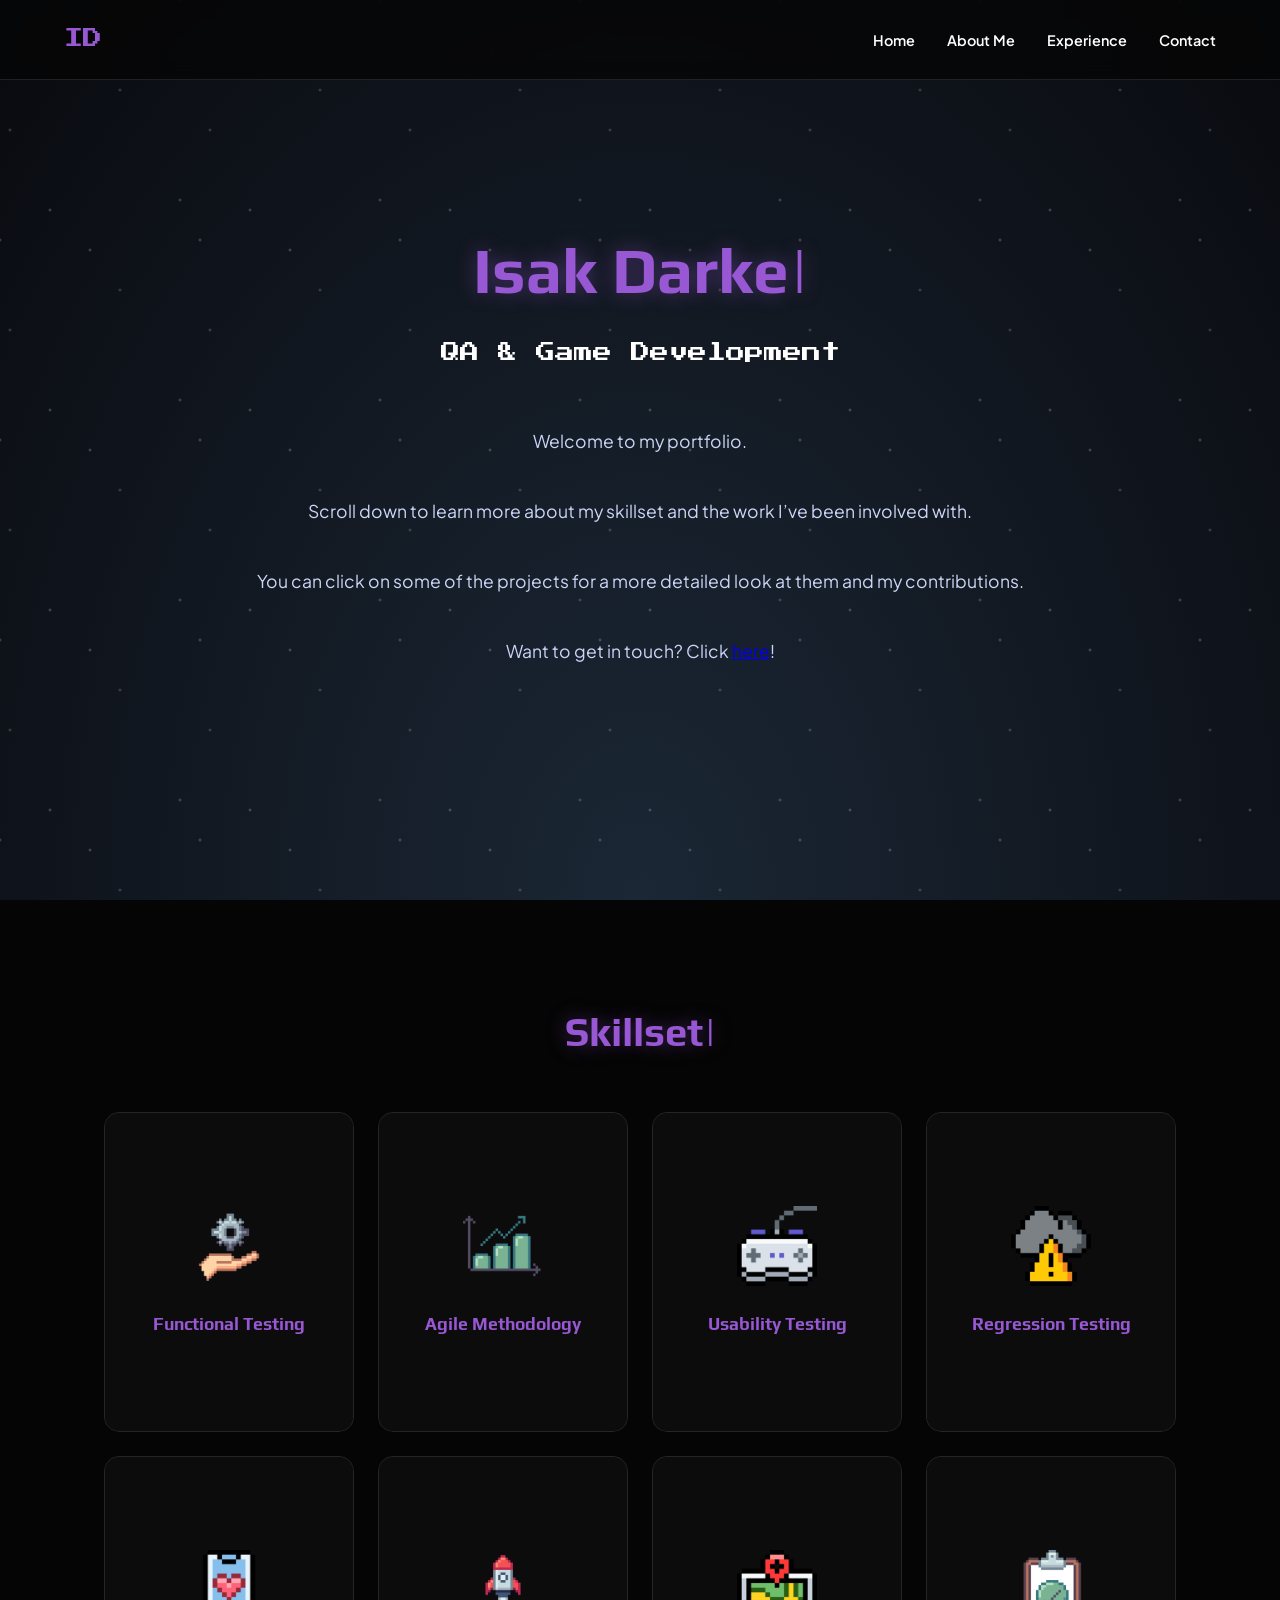
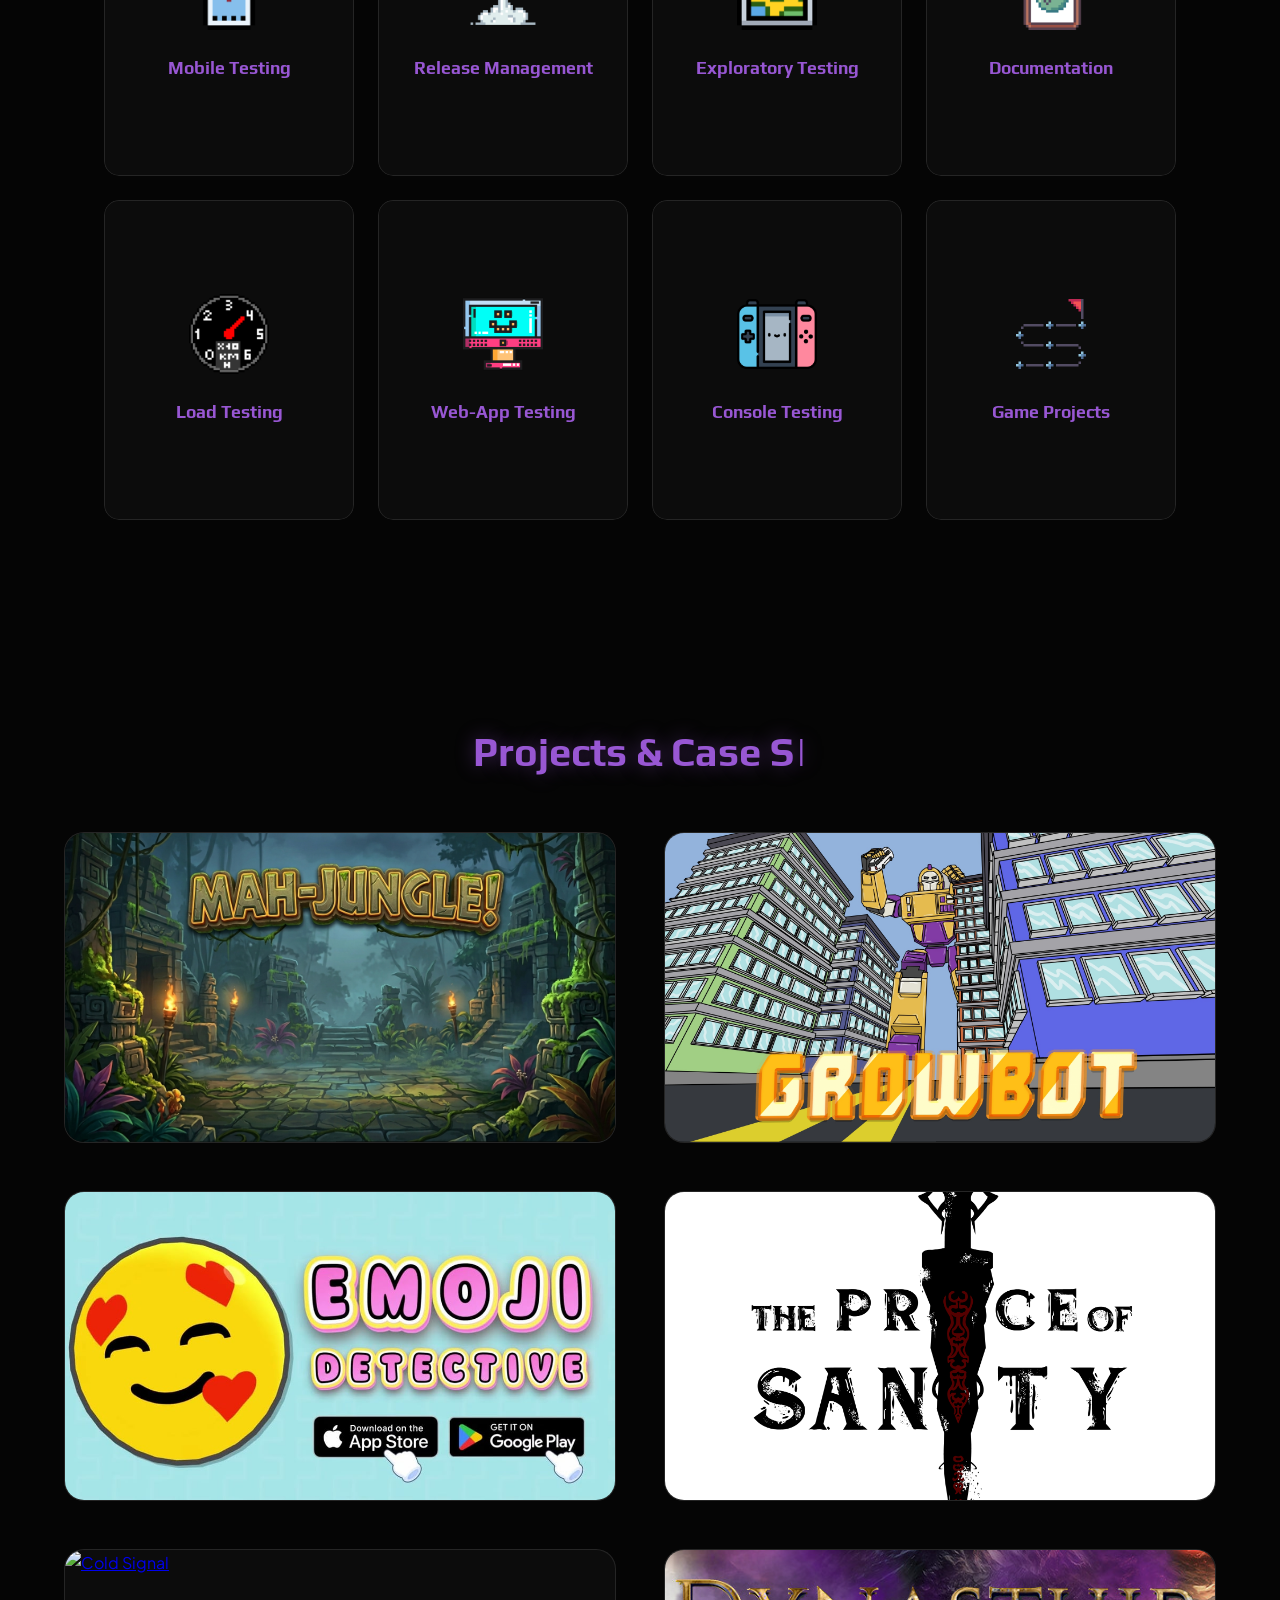
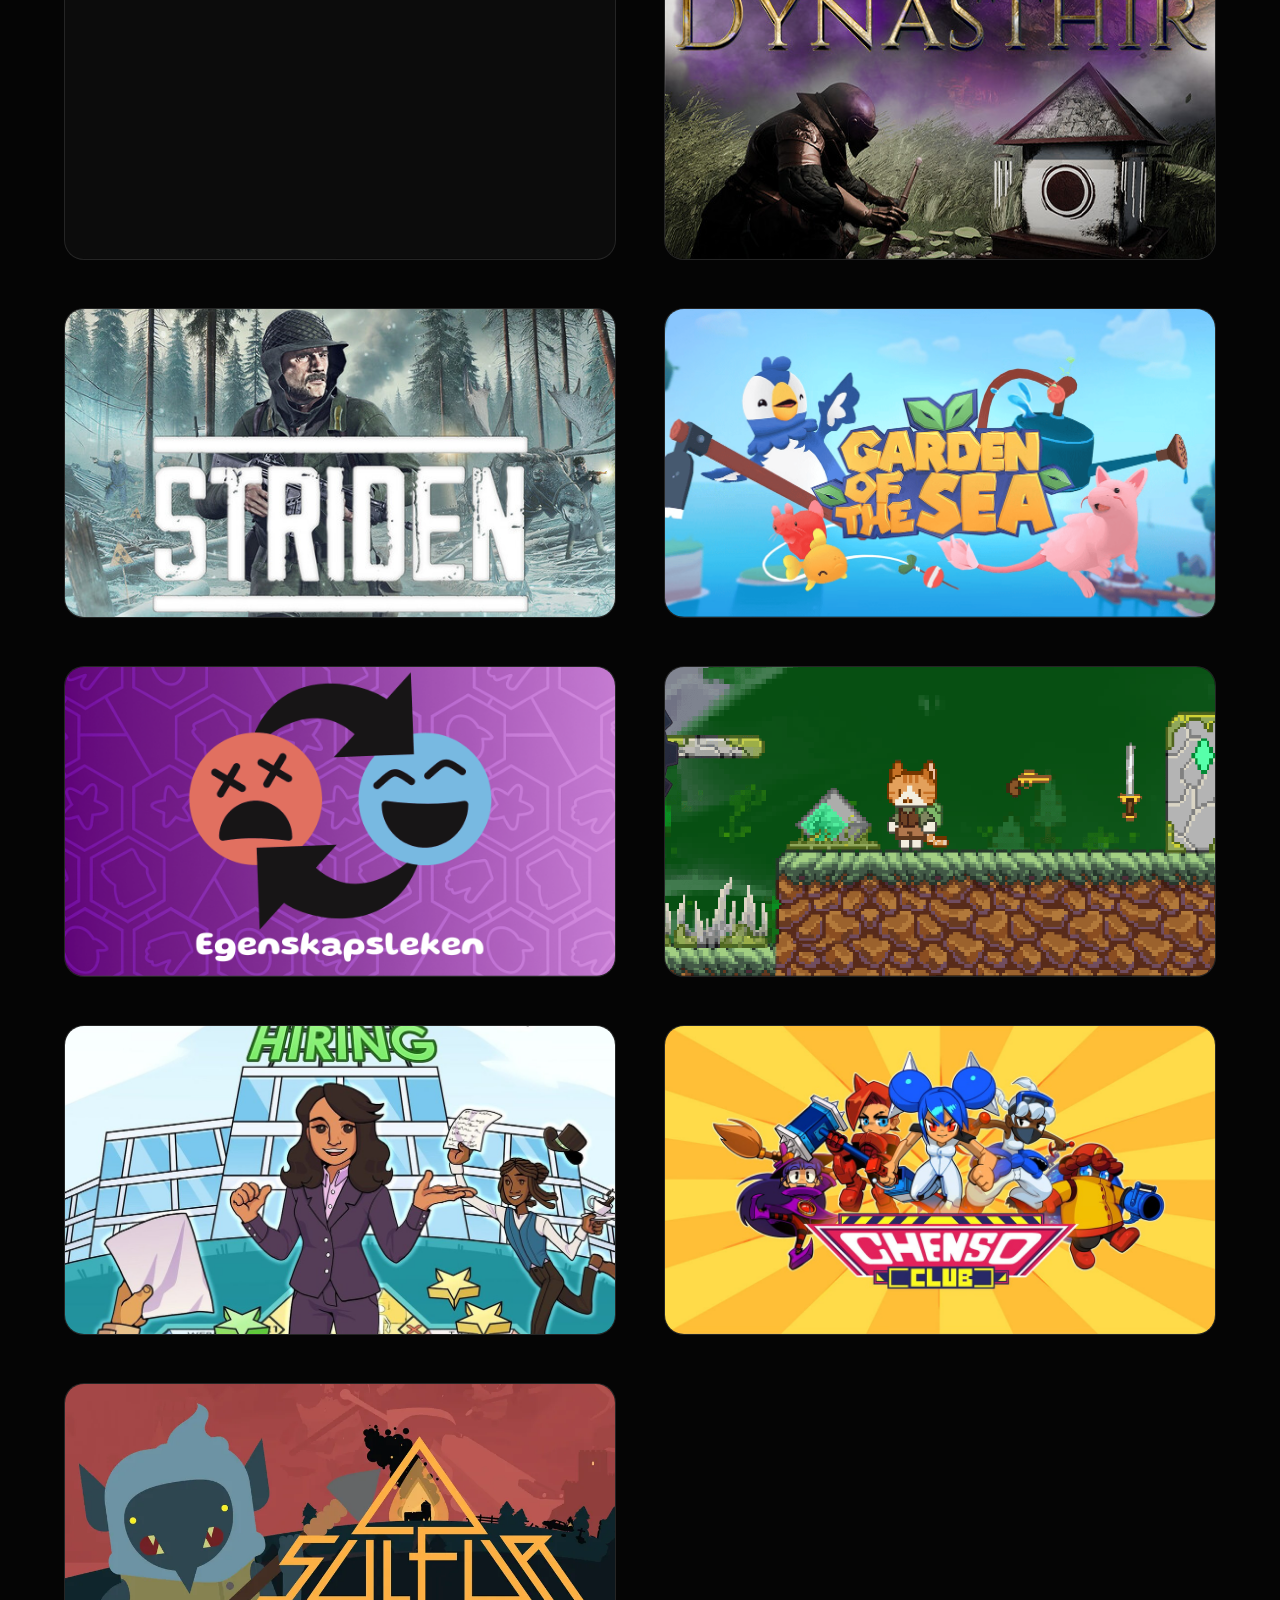
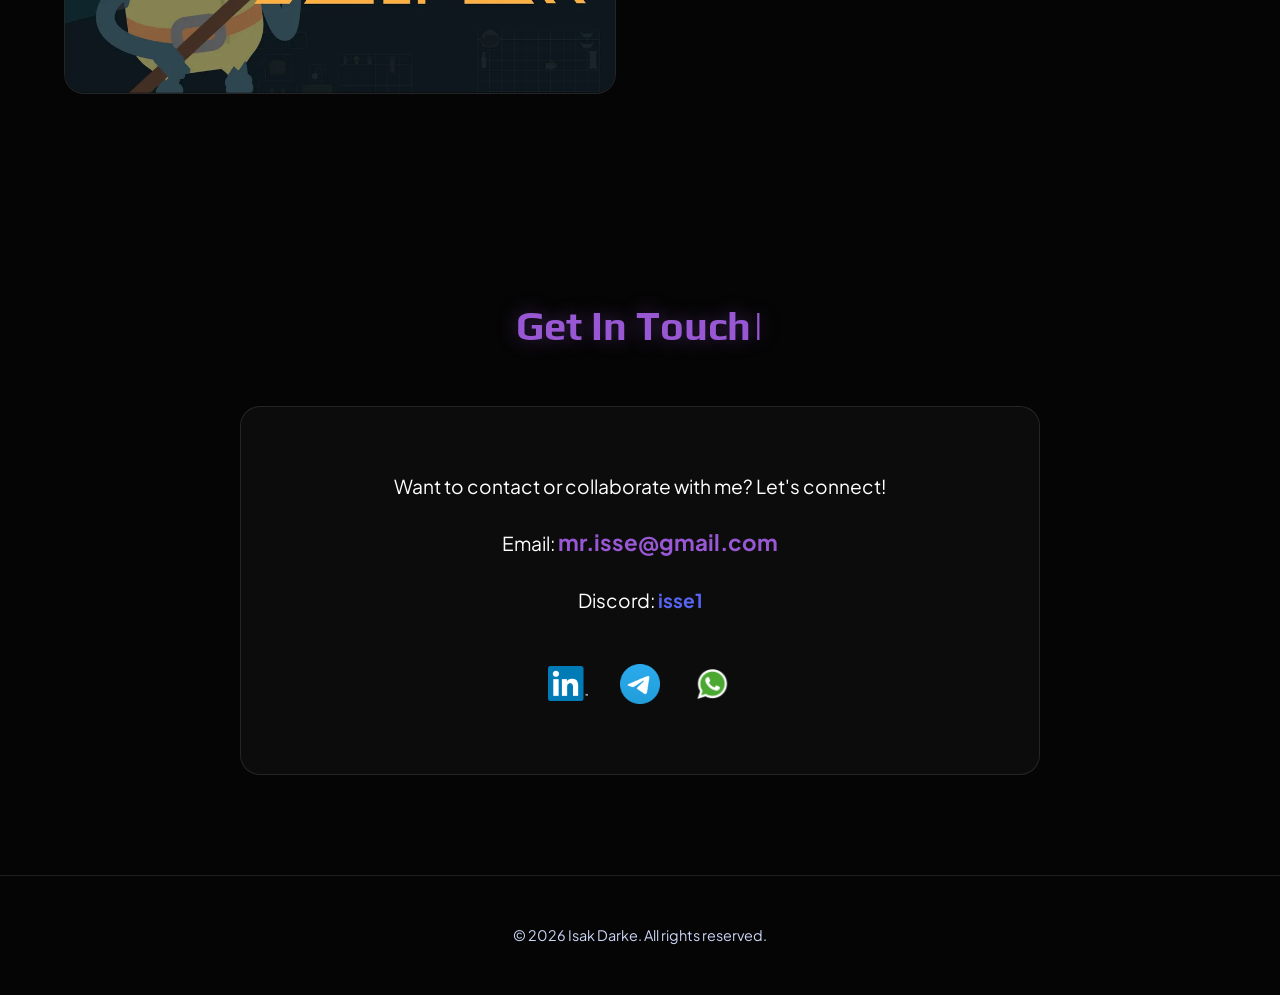
==== commit 56496e07: "Redesign Complete overhaul of design." ====
--- a/index.html
+++ b/index.html
@@ -1,5821 +1,507 @@
-<head><meta charset="UTF-8">
-  <title>Home - Isak Darke's Portfolio</title>
-  <link rel="canonical" href="index.html"><meta name="description" content="Isak Darke's QA / Game Tester Portfolio"><meta property="og:url" content="index.html"><meta property="og:type" content="website"><meta property="og:title" content="Home - Isak Darke's Portfolio"><meta property="og:description" content="Isak Darke's QA / Game Tester Portfolio"><meta property="og:image:type" content="image/jpeg"><meta property="og:image:width" content="1200"><meta property="og:image:height" content="630"><meta property="og:image" content="cdn-cgi/imagedelivery/s-dfVpmPR-aKHmwFNwAgnQ/dab43df797b3c128c1ac4110ced63963e71c28f9/public.jpg"><meta name="twitter:title" content="Home - Isak Darke's Portfolio"><meta name="twitter:description" content="Isak Darke's QA / Game Tester Portfolio"><meta name="twitter:image:type" content="image/jpeg"><meta name="twitter:image:width" content="1200"><meta name="twitter:image:height" content="630"><meta name="twitter:image" content="cdn-cgi/imagedelivery/s-dfVpmPR-aKHmwFNwAgnQ/dab43df797b3c128c1ac4110ced63963e71c28f9/public.jpg"><meta name="twitter:card" content="summary_large_image"><link rel="alternate" type="application/rss+xml" title="Isak Darke's QA / Game Tester Portfolio" href="feed/en.html"><meta name="viewport" content="width=device-width">
-<link rel="preconnect" href="https://fonts.googleapis.com/">
-<link rel="preconnect" href="https://fonts.gstatic.com/" crossorigin="">
-<script></script>
-<script>window.F2W_REACTIONS=(()=>{const n=[];return{}})(),window.F2W_VARIABLES={},window.F2W_COLLECTION_VARS={},window.F2W_COLLECTION_MODE_BPS={},window.F2W_COLOR_SCHEMES=void 0,window.F2W_LANGUAGES=void 0;
-</script>
-<script src="__assets/runtime-8d9b69b59c41591d68701c8639bad44e72987c22.js"></script>
-<style media="all">article.prose{line-height:1.75;display:contents}article.prose a{font-weight:500;text-decoration:underline}article.prose h1{margin-block:0 1.23em;font-size:2.25em;line-height:1.11}article.prose h2{margin-block:2em 1em;font-size:1.5em;line-height:1.34}article.prose h3{margin-block:1.6em .6em;font-size:1.25em;line-height:1.6}article.prose h4{margin-top:1.5em;margin-bottom:.5em;line-height:1.5}article.prose img{width:100%;margin-block:2em}article.prose blockquote{margin-block:1.6em;padding:.75em 1.25em}article.prose ul,article.prose ol{padding-inline-start:1.5em}article.prose table{table-layout:auto;width:100%;margin:1.5em 0}article.prose thead th{vertical-align:bottom;font-weight:600}article.prose tbody td{vertical-align:baseline}article.prose tfoot td{vertical-align:top}article.prose th,article.prose td{text-align:start;padding:.75em}article.prose thead th:first-child,article.prose tbody td:first-child,article.prose tfoot td:first-child{padding-inline-start:0}article.prose thead th:last-child,article.prose tbody td:last-child,article.prose tfoot td:last-child{padding-inline-end:0}article.prose thead{box-shadow:0 1px #ffffffbf,0 1px}article.prose tbody tr{box-shadow:0 1px #ffffffd9,0 1px}article.prose hr{opacity:.3;margin:3em 0}</style>
-
-<style>@font-face{font-family:Play;font-style:normal;font-weight:400;font-display:swap;src:url(https://fonts.gstatic.com/s/play/v21/6aez4K2oVqwIvtg2H68T.woff2)format("woff2");unicode-range:U+460-52F,U+1C80-1C8A,U+20B4,U+2DE0-2DFF,U+A640-A69F,U+FE2E-FE2F}@font-face{font-family:Play;font-style:normal;font-weight:400;font-display:swap;src:url(https://fonts.gstatic.com/s/play/v21/6aez4K2oVqwIvtE2H68T.woff2)format("woff2");unicode-range:U+301,U+400-45F,U+490-491,U+4B0-4B1,U+2116}@font-face{font-family:Play;font-style:normal;font-weight:400;font-display:swap;src:url(https://fonts.gstatic.com/s/play/v21/6aez4K2oVqwIvtY2H68T.woff2)format("woff2");unicode-range:U+370-377,U+37A-37F,U+384-38A,U+38C,U+38E-3A1,U+3A3-3FF}@font-face{font-family:Play;font-style:normal;font-weight:400;font-display:swap;src:url(https://fonts.gstatic.com/s/play/v21/6aez4K2oVqwIvto2H68T.woff2)format("woff2");unicode-range:U+102-103,U+110-111,U+128-129,U+168-169,U+1A0-1A1,U+1AF-1B0,U+300-301,U+303-304,U+308-309,U+323,U+329,U+1EA0-1EF9,U+20AB}@font-face{font-family:Play;font-style:normal;font-weight:400;font-display:swap;src:url(https://fonts.gstatic.com/s/play/v21/6aez4K2oVqwIvts2H68T.woff2)format("woff2");unicode-range:U+100-2BA,U+2BD-2C5,U+2C7-2CC,U+2CE-2D7,U+2DD-2FF,U+304,U+308,U+329,U+1D00-1DBF,U+1E00-1E9F,U+1EF2-1EFF,U+2020,U+20A0-20AB,U+20AD-20C0,U+2113,U+2C60-2C7F,U+A720-A7FF}@font-face{font-family:Play;font-style:normal;font-weight:400;font-display:swap;src:url(https://fonts.gstatic.com/s/play/v21/6aez4K2oVqwIvtU2Hw.woff2)format("woff2");unicode-range:U+??,U+131,U+152-153,U+2BB-2BC,U+2C6,U+2DA,U+2DC,U+304,U+308,U+329,U+2000-206F,U+20AC,U+2122,U+2191,U+2193,U+2212,U+2215,U+FEFF,U+FFFD}@font-face{font-family:Plus Jakarta Sans;font-style:normal;font-weight:600;font-display:swap;src:url(https://fonts.gstatic.com/s/plusjakartasans/v12/LDIbaomQNQcsA88c7O9yZ4KMCoOg4IA6-91aHEjcWuA_d0n9QB_VIKg.woff2)format("woff2");unicode-range:U+460-52F,U+1C80-1C8A,U+20B4,U+2DE0-2DFF,U+A640-A69F,U+FE2E-FE2F}@font-face{font-family:Plus Jakarta Sans;font-style:normal;font-weight:600;font-display:swap;src:url(https://fonts.gstatic.com/s/plusjakartasans/v12/LDIbaomQNQcsA88c7O9yZ4KMCoOg4IA6-91aHEjcWuA_d0n9Qh_VIKg.woff2)format("woff2");unicode-range:U+102-103,U+110-111,U+128-129,U+168-169,U+1A0-1A1,U+1AF-1B0,U+300-301,U+303-304,U+308-309,U+323,U+329,U+1EA0-1EF9,U+20AB}@font-face{font-family:Plus Jakarta Sans;font-style:normal;font-weight:600;font-display:swap;src:url(https://fonts.gstatic.com/s/plusjakartasans/v12/LDIbaomQNQcsA88c7O9yZ4KMCoOg4IA6-91aHEjcWuA_d0n9Qx_VIKg.woff2)format("woff2");unicode-range:U+100-2BA,U+2BD-2C5,U+2C7-2CC,U+2CE-2D7,U+2DD-2FF,U+304,U+308,U+329,U+1D00-1DBF,U+1E00-1E9F,U+1EF2-1EFF,U+2020,U+20A0-20AB,U+20AD-20C0,U+2113,U+2C60-2C7F,U+A720-A7FF}@font-face{font-family:Plus Jakarta Sans;font-style:normal;font-weight:600;font-display:swap;src:url(https://fonts.gstatic.com/s/plusjakartasans/v12/LDIbaomQNQcsA88c7O9yZ4KMCoOg4IA6-91aHEjcWuA_d0n9TR_V.woff2)format("woff2");unicode-range:U+??,U+131,U+152-153,U+2BB-2BC,U+2C6,U+2DA,U+2DC,U+304,U+308,U+329,U+2000-206F,U+20AC,U+2122,U+2191,U+2193,U+2212,U+2215,U+FEFF,U+FFFD}@font-face{font-family:"Press Start 2P";font-style:normal;font-weight:400;font-display:swap;src:url(https://fonts.gstatic.com/s/pressstart2p/v16/e3t4euO8T-267oIAQAu6jDQyK3nYivN04w.woff2)format("woff2");unicode-range:U+460-52F,U+1C80-1C8A,U+20B4,U+2DE0-2DFF,U+A640-A69F,U+FE2E-FE2F}@font-face{font-family:"Press Start 2P";font-style:normal;font-weight:400;font-display:swap;src:url(https://fonts.gstatic.com/s/pressstart2p/v16/e3t4euO8T-267oIAQAu6jDQyK3nRivN04w.woff2)format("woff2");unicode-range:U+301,U+400-45F,U+490-491,U+4B0-4B1,U+2116}@font-face{font-family:"Press Start 2P";font-style:normal;font-weight:400;font-display:swap;src:url(https://fonts.gstatic.com/s/pressstart2p/v16/e3t4euO8T-267oIAQAu6jDQyK3nWivN04w.woff2)format("woff2");unicode-range:U+370-377,U+37A-37F,U+384-38A,U+38C,U+38E-3A1,U+3A3-3FF}@font-face{font-family:"Press Start 2P";font-style:normal;font-weight:400;font-display:swap;src:url(https://fonts.gstatic.com/s/pressstart2p/v16/e3t4euO8T-267oIAQAu6jDQyK3nbivN04w.woff2)format("woff2");unicode-range:U+100-2BA,U+2BD-2C5,U+2C7-2CC,U+2CE-2D7,U+2DD-2FF,U+304,U+308,U+329,U+1D00-1DBF,U+1E00-1E9F,U+1EF2-1EFF,U+2020,U+20A0-20AB,U+20AD-20C0,U+2113,U+2C60-2C7F,U+A720-A7FF}@font-face{font-family:"Press Start 2P";font-style:normal;font-weight:400;font-display:swap;src:url(https://fonts.gstatic.com/s/pressstart2p/v16/e3t4euO8T-267oIAQAu6jDQyK3nVivM.woff2)format("woff2");unicode-range:U+??,U+131,U+152-153,U+2BB-2BC,U+2C6,U+2DA,U+2DC,U+304,U+308,U+329,U+2000-206F,U+20AC,U+2122,U+2191,U+2193,U+2212,U+2215,U+FEFF,U+FFFD}</style>
-
-<style media="all">*,:before,:after{box-sizing:border-box}body{-webkit-font-smoothing:antialiased}textarea:focus-visible{outline:none}button{-webkit-font-smoothing:inherit;-moz-osx-font-smoothing:inherit;-webkit-appearance:none}*{margin:0;padding:0}a{color:inherit;-webkit-text-decoration:inherit;text-decoration:inherit}input{font:inherit;background-color:inherit;border:none;outline:none}button{font:inherit;color:inherit;background:0 0;border-style:none;width:auto;line-height:normal;overflow:visible}textarea,select{font:inherit;background-color:inherit}img,picture,video,canvas,svg{display:block}[data-reaction-click]{cursor:pointer}[data-visible=false]{display:none!important}.before-hidden:before,.after-hidden:after{display:none}.before-visible:before,.after-visible:after{content:""}::placeholder{color:inherit;opacity:.54}body *{scrollbar-width:none}body ::-webkit-scrollbar{display:none}[name=honey-pot-field]{display:none!important}.text{white-space:pre-wrap;overflow-wrap:break-word}.pointer-events-none{pointer-events:none}</style>
-
-<style>
-
-.capsized-Play-Regular-97::before {
-  content: '';
-  display: table;
-  margin-bottom: -0.1945em;
-}
-.capsized-Play-Regular-97::after {
-  content: '';
-  display: table;
-  margin-top: -0.1265em;
-}
-#_ {
-  display: grid;
-  min-height: 100vh;
-  background-color: #11071f;
-}
-#Home {
-  border-radius: 0px;
-  background-color: #11071f;
-  display: flex;
-  flex-wrap: nowrap;
-  flex-direction: column;
-  row-gap: 0px;
-  align-items: center;
-  justify-content: center;
-  width: 100%;
-  position: relative;
-  padding: 0px;
-  margin: 0px auto;
-}
-#Header {
-  border-radius: 0px;
-  background-color: #1a0b2e;
-  display: flex;
-  flex-wrap: nowrap;
-  flex-direction: row;
-  grid-column-gap: 158px;
-  align-items: center;
-  justify-content: center;
-  --f2w-order: 0;
-  width: 100%;
-  height: 113px;
-  position: relative;
-  box-shadow: 0px 6px 22px rgba(0,0,0,0.1);
-  flex-shrink: 0;
-  padding: 38px 249px;
-  margin: 0px;
-}
-#_4051_13 {
-  display: inline-flex;
-  text-align: left;
-  font-size: 20px;
-  font-family: "Plus Jakarta Sans";
-  font-weight: 600;
-  text-decoration: underline;
-  letter-spacing: 0.4px;
-  color: #fff;
-  -webkit-background-clip: text;
-  background-clip: text;
-  align-items: center;
-  justify-content: flex-start;
-  --f2w-order: 0;
-  width: 66px;
-  height: 27px;
-  position: relative;
-  flex-shrink: 0;
-  margin: 0px;
-}
-#__1 {
-  font-size: 20px;
-  font-family: "Plus Jakarta Sans";
-  font-weight: 600;
-  text-decoration: underline;
-  letter-spacing: 0.4px;
-  color: #fff;
-  -webkit-background-clip: text;
-  background-clip: text;
-}
-#_4051_14 {
-  display: inline-flex;
-  text-align: left;
-  font-size: 20px;
-  font-family: "Plus Jakarta Sans";
-  font-weight: 600;
-  text-decoration: underline;
-  letter-spacing: 0.4px;
-  color: #fff;
-  -webkit-background-clip: text;
-  background-clip: text;
-  align-items: center;
-  justify-content: flex-start;
-  --f2w-order: 1;
-  width: 106px;
-  height: 27px;
-  position: relative;
-  flex-shrink: 0;
-  margin: 0px;
-}
-#__3 {
-  font-size: 20px;
-  font-family: "Plus Jakarta Sans";
-  font-weight: 600;
-  text-decoration: underline;
-  letter-spacing: 0.4px;
-  color: #fff;
-  -webkit-background-clip: text;
-  background-clip: text;
-}
-#_4051_15 {
-  display: inline-flex;
-  text-align: left;
-  font-size: 20px;
-  font-family: "Plus Jakarta Sans";
-  font-weight: 600;
-  text-decoration: underline;
-  letter-spacing: 0.4px;
-  color: #fff;
-  -webkit-background-clip: text;
-  background-clip: text;
-  align-items: center;
-  justify-content: flex-start;
-  --f2w-order: 2;
-  width: 170px;
-  height: 27px;
-  position: relative;
-  flex-shrink: 0;
-  margin: 0px;
-}
-#__5 {
-  font-size: 20px;
-  font-family: "Plus Jakarta Sans";
-  font-weight: 600;
-  text-decoration: underline;
-  letter-spacing: 0.4px;
-  color: #fff;
-  -webkit-background-clip: text;
-  background-clip: text;
-}
-#Body {
-  border-radius: 0px;
-  background-color: #11071f;
-  overflow: hidden;
-  display: flex;
-  flex-wrap: nowrap;
-  flex-direction: row;
-  grid-column-gap: 158px;
-  align-items: center;
-  justify-content: center;
-  --f2w-order: 1;
-  width: 1250px;
-  height: 7830px;
-  position: relative;
-  box-shadow: 0px 6px 22px -3px rgba(0,0,0,0.1);
-  backface-visibility: hidden;
-  transform: translateZ(0);
-  flex-shrink: 0;
-  padding: 0px;
-  margin: 0px;
-}
-#_4051_20 {
-  display: inline-flex;
-  text-align: left;
-  line-height: 97px;
-  font-size: 48px;
-  font-family: "Press Start 2P";
-  font-weight: 400;
-  letter-spacing: -0.5px;
-  color: #7127ba;
-  -webkit-background-clip: text;
-  background-clip: text;
-  align-items: center;
-  justify-content: flex-start;
-  --f2w-order: 0;
-  left: 56px;
-  top: 74px;
-  width: 500px;
-  height: 80px;
-  position: absolute;
-}
-#__6 {
-  line-height: 97px;
-  font-size: 48px;
-  font-family: "Press Start 2P";
-  font-weight: 400;
-  letter-spacing: -0.5px;
-  color: #7127ba;
-  -webkit-background-clip: text;
-  background-clip: text;
-}
-#_4051_21 {
-  display: inline-flex;
-  text-align: left;
-  font-size: 40px;
-  font-family: "Press Start 2P";
-  font-weight: 400;
-  letter-spacing: 0.8px;
-  color: #fff;
-  -webkit-background-clip: text;
-  background-clip: text;
-  align-items: center;
-  justify-content: flex-start;
-  --f2w-order: 1;
-  left: 56px;
-  top: 199px;
-  width: 1182px;
-  height: 50px;
-  position: absolute;
-}
-#__7 {
-  font-size: 40px;
-  font-family: "Press Start 2P";
-  font-weight: 400;
-  letter-spacing: 0.8px;
-  color: #fff;
-  -webkit-background-clip: text;
-  background-clip: text;
-}
-#_4051_22 {
-  display: inline;
-  text-align: left;
-  font-size: 22px;
-  font-family: "Press Start 2P";
-  font-weight: 400;
-  letter-spacing: 0.4px;
-  color: #fff;
-  -webkit-background-clip: text;
-  background-clip: text;
-  --f2w-order: 2;
-  left: 56px;
-  top: 296px;
-  width: 587.7px;
-  position: absolute;
-}
-#__9 {
-  font-size: 22px;
-  font-family: "Press Start 2P";
-  font-weight: 400;
-  text-decoration: underline;
-  letter-spacing: 0.4px;
-  color: #fff;
-  -webkit-background-clip: text;
-  background-clip: text;
-}
-#__10 {
-  font-size: 22px;
-  font-family: "Press Start 2P";
-  font-weight: 400;
-  letter-spacing: 0.4px;
-  color: #fff;
-  -webkit-background-clip: text;
-  background-clip: text;
-}
-#image_8 {
-  overflow: hidden;
-  border-radius: 0px;
-  --f2w-order: 3;
-  left: 478px;
-  top: 286px;
-  width: 41px;
-  height: 41px;
-  position: absolute;
-}
-#__11 {
-  inset: 0;
-  width: 100%;
-  height: 100%;
-  position: absolute;
-  object-fit: cover;
-}
-#_4051_26 {
-  display: inline-flex;
-  text-align: left;
-  line-height: 35px;
-  font-size: 36px;
-  font-family: Play;
-  font-weight: 400;
-  letter-spacing: 0.7px;
-  color: #fff;
-  -webkit-background-clip: text;
-  background-clip: text;
-  align-items: center;
-  justify-content: flex-start;
-  --f2w-order: 4;
-  left: 56px;
-  top: 341px;
-  width: 1150px;
-  height: 266px;
-  position: absolute;
-}
-#__13 {
-  line-height: 35px;
-  font-size: 36px;
-  font-family: Play;
-  font-weight: 400;
-  letter-spacing: 0.7px;
-  color: #fff;
-  -webkit-background-clip: text;
-  background-clip: text;
-}
-#__18 {
-  line-height: 35px;
-  font-size: 36px;
-  font-family: Play;
-  font-weight: 400;
-  text-decoration: underline;
-  letter-spacing: 0.7px;
-  color: #fff;
-  -webkit-background-clip: text;
-  background-clip: text;
-}
-#__19 {
-  line-height: 35px;
-  font-size: 36px;
-  font-family: Play;
-  font-weight: 400;
-  letter-spacing: 0.7px;
-  color: #fff;
-  -webkit-background-clip: text;
-  background-clip: text;
-}
-#_4051_27 {
-  display: inline;
-  text-align: left;
-  font-size: 40px;
-  font-family: "Press Start 2P";
-  font-weight: 400;
-  letter-spacing: 0.8px;
-  color: #fff;
-  -webkit-background-clip: text;
-  background-clip: text;
-  --f2w-order: 5;
-  left: 56px;
-  top: 642px;
-  width: 1109px;
-  position: absolute;
-}
-#__20 {
-  font-size: 40px;
-  font-family: "Press Start 2P";
-  font-weight: 400;
-  letter-spacing: 0.8px;
-  color: #fff;
-  -webkit-background-clip: text;
-  background-clip: text;
-}
-#Learned_about_background {
-  --f2w-order: 6;
-  left: 24.4%;
-  top: 9.1%;
-  right: 24.1%;
-  bottom: 70.5%;
-  width: 51.5%;
-  height: 20.4%;
-  position: absolute;
-}
-#Gradient_bottom {
-  border-radius: 50%;
-  background-image: radial-gradient(ellipse 50% 50% at 50% 50%, #763cac 0%, rgba(50,15,133,0) 100%);
-  background-blend-mode: normal;
-  --f2w-order: 0;
-  left: 0px;
-  top: 42.3%;
-  right: 2.8%;
-  bottom: 0px;
-  width: 97.2%;
-  height: 57.7%;
-  position: absolute;
-}
-#Gradient_top {
-  border-radius: 50%;
-  background-image: radial-gradient(ellipse 50% 50% at 50% 50%, #763cac 0%, rgba(50,15,133,0) 100%);
-  background-blend-mode: normal;
-  --f2w-order: 1;
-  left: 2.8%;
-  top: 0px;
-  right: 0px;
-  bottom: 42.3%;
-  width: 97.2%;
-  height: 57.7%;
-  position: absolute;
-}
-#Functionality_Testing {
-  --f2w-order: 7;
-  left: 45px;
-  top: 736px;
-  width: 599.6px;
-  height: 192.7px;
-  position: absolute;
-}
-#Rectangle_984 {
-  border-radius: 15px;
-  background-image: linear-gradient(137.9deg, #130428 19.9%, #251043 67.6%, #38126d 100%, #261045 100%, #190634 100%);
-  background-blend-mode: normal;
-  --f2w-order: 0;
-  left: 0px;
-  top: 0px;
-  width: 571.2px;
-  height: 192.7px;
-  position: absolute;
-  filter: drop-shadow(4px 7px 26px rgba(0,0,0,0.12));
-}
-#Mask_group {
-  --f2w-order: 1;
-  left: 0px;
-  top: 0px;
-  width: 571.2px;
-  height: 168.1px;
-  position: absolute;
-}
-#Rectangle_974 {
-  border-radius: 0px;
-  background-color: #4f228d;
-  --f2w-order: 1;
-  left: -74.4px;
-  top: -4px;
-  width: 644.5px;
-  height: 8.1px;
-  position: absolute;
-  mask-image: url("[data-uri]");
-  mask-repeat: no-repeat;
-  mask-type: alpha;
-  mask-position: 74.4px 4px;
-}
-#_4051_33 {
-  display: inline;
-  text-align: left;
-  line-height: 32.5px;
-  font-size: 20px;
-  font-family: "Press Start 2P";
-  font-weight: 400;
-  color: #fff;
-  -webkit-background-clip: text;
-  background-clip: text;
-  --f2w-order: 2;
-  left: 177.6px;
-  top: 29px;
-  width: 422px;
-  height: 24px;
-  position: absolute;
-}
-#__21 {
-  line-height: 32.5px;
-  font-size: 20px;
-  font-family: "Press Start 2P";
-  font-weight: 400;
-  color: #fff;
-  -webkit-background-clip: text;
-  background-clip: text;
-}
-#_4051_34 {
-  display: inline;
-  text-align: left;
-  line-height: 18px;
-  font-size: 20px;
-  font-family: Play;
-  font-weight: 400;
-  color: #fff;
-  -webkit-background-clip: text;
-  background-clip: text;
-  --f2w-order: 3;
-  left: 177.6px;
-  top: 64px;
-  width: 340px;
-  height: 124px;
-  position: absolute;
-}
-#__22 {
-  line-height: 18px;
-  font-size: 20px;
-  font-family: Play;
-  font-weight: 400;
-  color: #fff;
-  -webkit-background-clip: text;
-  background-clip: text;
-}
-#Group_2 {
-  --f2w-order: 4;
-  left: 28.1px;
-  top: 32px;
-  width: 120.2px;
-  height: 123px;
-  position: absolute;
-}
-#Group_1 {
-  --f2w-order: 0;
-  left: 0px;
-  top: 0px;
-  width: 120.2px;
-  height: 123px;
-  position: absolute;
-}
-#Ellipse_1 {
-  border-radius: 50%;
-  background-image: linear-gradient(180deg, #2c1250 0%, #2c1250 19.8%, rgba(44,18,80,0) 90.1%);
-  background-blend-mode: normal;
-  --f2w-order: 0;
-  transform-origin: 0 0;
-  transform: rotate(176.9deg) skewX(0.6deg);
-  left: 114.2px;
-  top: 116.9px;
-  width: 111.6px;
-  height: 42.1px;
-  position: absolute;
-}
-#hand_14974518_1 {
-  overflow: hidden;
-  border-radius: 0px;
-  --f2w-order: 1;
-  left: 2px;
-  top: 0px;
-  width: 115.2px;
-  height: 115px;
-  position: absolute;
-}
-#__23 {
-  inset: 0;
-  width: 100%;
-  height: 100%;
-  position: absolute;
-  object-fit: cover;
-}
-#Ellipse_2 {
-  border-radius: 50%;
-  background-color: #d9d9d9;
-  --f2w-order: 2;
-  left: 1.6px;
-  top: 88.7px;
-  width: 4.8px;
-  height: 4.4px;
-  position: absolute;
-}
-#Ellipse_3 {
-  border-radius: 50%;
-  background-color: #d9d9d9;
-  --f2w-order: 3;
-  left: 115.4px;
-  top: 66.3px;
-  width: 4.8px;
-  height: 4.4px;
-  position: absolute;
-}
-#Ellipse_4 {
-  border-radius: 50%;
-  background-color: #693b93;
-  --f2w-order: 4;
-  left: 17.5px;
-  top: 31px;
-  width: 4.8px;
-  height: 4.4px;
-  position: absolute;
-}
-#Ellipse_5 {
-  border-radius: 50%;
-  background-color: #693b93;
-  --f2w-order: 5;
-  left: 91.2px;
-  top: 111.8px;
-  width: 4.8px;
-  height: 4.4px;
-  position: absolute;
-}
-#Agile_Methodology {
-  --f2w-order: 8;
-  left: 636.6px;
-  top: 736px;
-  width: 571.6px;
-  height: 192.7px;
-  position: absolute;
-}
-#Rectangle_983 {
-  border-radius: 15px;
-  background-image: linear-gradient(106.1deg, #130428 0.6%, #251043 16.3%, #38126d 29.3%, #261045 45.7%, #190634 54.4%);
-  background-blend-mode: normal;
-  --f2w-order: 0;
-  left: 0px;
-  top: 0px;
-  width: 571.2px;
-  height: 192.7px;
-  position: absolute;
-  filter: drop-shadow(4px 7px 26px rgba(0,0,0,0.12));
-}
-#Mask_group_0 {
-  --f2w-order: 1;
-  left: 0.4px;
-  top: 0px;
-  width: 571.2px;
-  height: 168.1px;
-  position: absolute;
-}
-#Rectangle_974_0 {
-  border-radius: 0px;
-  background-color: #4f228d;
-  --f2w-order: 1;
-  left: -74.4px;
-  top: -4px;
-  width: 644.5px;
-  height: 8.1px;
-  position: absolute;
-  mask-image: url("[data-uri]");
-  mask-repeat: no-repeat;
-  mask-type: alpha;
-  mask-position: 74.4px 4px;
-}
-#_4051_48 {
-  display: inline;
-  text-align: left;
-  line-height: 32.5px;
-  font-size: 20px;
-  font-family: "Press Start 2P";
-  font-weight: 400;
-  color: #fff;
-  -webkit-background-clip: text;
-  background-clip: text;
-  --f2w-order: 2;
-  left: 168.4px;
-  top: 29px;
-  width: 351px;
-  position: absolute;
-}
-#__24 {
-  line-height: 32.5px;
-  font-size: 20px;
-  font-family: "Press Start 2P";
-  font-weight: 400;
-  color: #fff;
-  -webkit-background-clip: text;
-  background-clip: text;
-}
-#_4051_49 {
-  display: inline;
-  text-align: left;
-  line-height: 18px;
-  font-size: 20px;
-  font-family: Play;
-  font-weight: 400;
-  color: #fff;
-  -webkit-background-clip: text;
-  background-clip: text;
-  --f2w-order: 3;
-  left: 168.4px;
-  top: 64px;
-  width: 354px;
-  position: absolute;
-}
-#__25 {
-  line-height: 18px;
-  font-size: 20px;
-  font-family: Play;
-  font-weight: 400;
-  color: #fff;
-  -webkit-background-clip: text;
-  background-clip: text;
-}
-#Group_1935 {
-  --f2w-order: 4;
-  left: 28.4px;
-  top: 32px;
-  width: 120.2px;
-  height: 122px;
-  position: absolute;
-}
-#Group_1_0 {
-  --f2w-order: 0;
-  left: 0px;
-  top: 0px;
-  width: 120.2px;
-  height: 122px;
-  position: absolute;
-}
-#Ellipse_1_0 {
-  border-radius: 50%;
-  background-image: linear-gradient(180deg, #2c1250 0%, #2c1250 19.8%, rgba(44,18,80,0) 90.1%);
-  background-blend-mode: normal;
-  --f2w-order: 0;
-  transform-origin: 0 0;
-  transform: rotate(176.9deg) skewX(0.6deg);
-  left: 114.2px;
-  top: 115.9px;
-  width: 111.6px;
-  height: 42.1px;
-  position: absolute;
-}
-#profit_6514915_1 {
-  overflow: hidden;
-  border-radius: 0px;
-  --f2w-order: 1;
-  left: 3px;
-  top: 0px;
-  width: 110.2px;
-  height: 110px;
-  position: absolute;
-}
-#__26 {
-  inset: 0;
-  width: 100%;
-  height: 100%;
-  position: absolute;
-  object-fit: cover;
-}
-#Ellipse_2_0 {
-  border-radius: 50%;
-  background-color: #d9d9d9;
-  --f2w-order: 2;
-  left: 1.6px;
-  top: 87.7px;
-  width: 4.8px;
-  height: 4.4px;
-  position: absolute;
-}
-#Ellipse_3_0 {
-  border-radius: 50%;
-  background-color: #d9d9d9;
-  --f2w-order: 3;
-  left: 115.4px;
-  top: 65.3px;
-  width: 4.8px;
-  height: 4.4px;
-  position: absolute;
-}
-#Ellipse_4_0 {
-  border-radius: 50%;
-  background-color: #693b93;
-  --f2w-order: 4;
-  left: 17.5px;
-  top: 30px;
-  width: 4.8px;
-  height: 4.4px;
-  position: absolute;
-}
-#Ellipse_5_0 {
-  border-radius: 50%;
-  background-color: #693b93;
-  --f2w-order: 5;
-  left: 91.2px;
-  top: 110.7px;
-  width: 4.8px;
-  height: 4.4px;
-  position: absolute;
-}
-#Usability_Testing {
-  --f2w-order: 9;
-  left: 45.4px;
-  top: 946px;
-  width: 571.2px;
-  height: 195.7px;
-  position: absolute;
-}
-#Mask_group_1 {
-  --f2w-order: 0;
-  left: 0px;
-  top: 0px;
-  width: 571.2px;
-  height: 168.1px;
-  position: absolute;
-}
-#Rectangle_974_1 {
-  border-radius: 0px;
-  background-color: #4f228d;
-  --f2w-order: 1;
-  left: -73.2px;
-  top: -4px;
-  width: 644.3px;
-  height: 29px;
-  position: absolute;
-  mask-image: url("[data-uri]");
-  mask-repeat: no-repeat;
-  mask-type: alpha;
-  mask-position: 73.2px 4px;
-}
-#Rectangle_984_0 {
-  border-radius: 15px;
-  background-color: #2c1250;
-  --f2w-order: 1;
-  left: 0px;
-  top: 3px;
-  width: 571.2px;
-  height: 192.7px;
-  position: absolute;
-  filter: drop-shadow(4px 7px 26px rgba(0,0,0,0.12));
-}
-#Rectangle_983_0 {
-  border-radius: 15px;
-  background-image: linear-gradient(106.1deg, #130428 0.6%, #251043 16.3%, #38126d 29.3%, #261045 45.7%, #190634 54.4%);
-  background-blend-mode: normal;
-  --f2w-order: 2;
-  left: 0px;
-  top: 3px;
-  width: 571.2px;
-  height: 192.7px;
-  position: absolute;
-  filter: drop-shadow(4px 7px 26px rgba(0,0,0,0.12));
-}
-#_4051_64 {
-  display: inline;
-  text-align: left;
-  line-height: 32.5px;
-  font-size: 20px;
-  font-family: "Press Start 2P";
-  font-weight: 400;
-  color: #fff;
-  -webkit-background-clip: text;
-  background-clip: text;
-  --f2w-order: 3;
-  left: 177.6px;
-  top: 15px;
-  width: 343px;
-  height: 24px;
-  position: absolute;
-}
-#__27 {
-  line-height: 32.5px;
-  font-size: 20px;
-  font-family: "Press Start 2P";
-  font-weight: 400;
-  color: #fff;
-  -webkit-background-clip: text;
-  background-clip: text;
-}
-#_4051_65 {
-  display: inline;
-  text-align: left;
-  line-height: 18px;
-  font-size: 20px;
-  font-family: Play;
-  font-weight: 400;
-  color: #fff;
-  -webkit-background-clip: text;
-  background-clip: text;
-  --f2w-order: 4;
-  left: 177.6px;
-  top: 49px;
-  width: 365px;
-  height: 101px;
-  position: absolute;
-}
-#__28 {
-  line-height: 18px;
-  font-size: 20px;
-  font-family: Play;
-  font-weight: 400;
-  color: #fff;
-  -webkit-background-clip: text;
-  background-clip: text;
-}
-#Group_1938 {
-  --f2w-order: 5;
-  left: 28.6px;
-  top: 40px;
-  width: 127.3px;
-  height: 123px;
-  position: absolute;
-}
-#Group_1_1 {
-  --f2w-order: 0;
-  left: 0px;
-  top: 0px;
-  width: 127.3px;
-  height: 123px;
-  position: absolute;
-}
-#Ellipse_1_1 {
-  border-radius: 50%;
-  background-image: linear-gradient(180deg, #361761 0%, #2d1949 19.8%, rgba(44,18,80,0) 90.1%);
-  background-blend-mode: normal;
-  --f2w-order: 0;
-  transform-origin: 0 0;
-  transform: rotate(176.9deg) skewX(0.6deg);
-  left: 121.2px;
-  top: 116.9px;
-  width: 111.6px;
-  height: 42.1px;
-  position: absolute;
-}
-#gamepad_16329407_1 {
-  overflow: hidden;
-  border-radius: 0px;
-  --f2w-order: 1;
-  left: 15px;
-  top: 0px;
-  width: 95.2px;
-  height: 95px;
-  position: absolute;
-}
-#__31 {
-  inset: 0;
-  width: 100%;
-  height: 100%;
-  position: absolute;
-  object-fit: cover;
-}
-#Ellipse_2_1 {
-  border-radius: 50%;
-  background-color: #d9d9d9;
-  --f2w-order: 2;
-  left: 0px;
-  top: 89px;
-  width: 4.8px;
-  height: 4.4px;
-  position: absolute;
-}
-#Ellipse_3_1 {
-  border-radius: 50%;
-  background-color: #d9d9d9;
-  --f2w-order: 3;
-  left: 122.4px;
-  top: 66.3px;
-  width: 4.8px;
-  height: 4.4px;
-  position: absolute;
-}
-#Ellipse_4_1 {
-  border-radius: 50%;
-  background-color: #693b93;
-  --f2w-order: 4;
-  left: 15px;
-  top: 24px;
-  width: 4.8px;
-  height: 4.4px;
-  position: absolute;
-}
-#Ellipse_5_1 {
-  border-radius: 50%;
-  background-color: #693b93;
-  --f2w-order: 5;
-  left: 98.2px;
-  top: 111.7px;
-  width: 4.8px;
-  height: 4.4px;
-  position: absolute;
-}
-#Regression_Testing {
-  --f2w-order: 10;
-  left: 638.6px;
-  top: 943px;
-  width: 571.2px;
-  height: 195.7px;
-  position: absolute;
-}
-#Mask_group_2 {
-  --f2w-order: 0;
-  left: 0px;
-  top: 0px;
-  width: 571.2px;
-  height: 168.1px;
-  position: absolute;
-}
-#Rectangle_974_2 {
-  border-radius: 0px;
-  background-color: #4f228d;
-  --f2w-order: 1;
-  left: -74.2px;
-  top: -4px;
-  width: 645.3px;
-  height: 20px;
-  position: absolute;
-  mask-image: url("[data-uri]");
-  mask-repeat: no-repeat;
-  mask-type: alpha;
-  mask-position: 74.2px 4px;
-}
-#Rectangle_985 {
-  border-radius: 15px;
-  background-color: #2c1250;
-  --f2w-order: 1;
-  left: 0px;
-  top: 3px;
-  width: 571.2px;
-  height: 192.7px;
-  position: absolute;
-  filter: drop-shadow(4px 7px 26px rgba(0,0,0,0.12));
-}
-#Rectangle_983_1 {
-  border-radius: 15px;
-  background-image: linear-gradient(168.9deg, #130428 37.2%, #251043 70.4%, #38126d 97.9%, #261045 100%, #190634 100%);
-  background-blend-mode: normal;
-  --f2w-order: 2;
-  left: 0px;
-  top: 3px;
-  width: 571.2px;
-  height: 192.7px;
-  position: absolute;
-  filter: drop-shadow(4px 7px 26px rgba(0,0,0,0.12));
-}
-#_4051_80 {
-  display: inline;
-  text-align: left;
-  line-height: 32.5px;
-  font-size: 20px;
-  font-family: "Press Start 2P";
-  font-weight: 400;
-  color: #fff;
-  -webkit-background-clip: text;
-  background-clip: text;
-  --f2w-order: 3;
-  left: 166.4px;
-  top: 18px;
-  width: 365px;
-  height: 23px;
-  position: absolute;
-}
-#__32 {
-  line-height: 32.5px;
-  font-size: 20px;
-  font-family: "Press Start 2P";
-  font-weight: 400;
-  color: #fff;
-  -webkit-background-clip: text;
-  background-clip: text;
-}
-#_4051_81 {
-  display: inline;
-  text-align: left;
-  line-height: 18px;
-  font-size: 20px;
-  font-family: Play;
-  font-weight: 400;
-  color: #fff;
-  -webkit-background-clip: text;
-  background-clip: text;
-  --f2w-order: 4;
-  left: 166.4px;
-  top: 50px;
-  width: 336px;
-  height: 126px;
-  position: absolute;
-}
-#__33 {
-  line-height: 18px;
-  font-size: 20px;
-  font-family: Play;
-  font-weight: 400;
-  color: #fff;
-  -webkit-background-clip: text;
-  background-clip: text;
-}
-#Icons {
-  --f2w-order: 5;
-  left: 28.1px;
-  top: 37px;
-  width: 117.2px;
-  height: 129px;
-  position: absolute;
-}
-#Group_1_2 {
-  --f2w-order: 0;
-  left: 0px;
-  top: 0px;
-  width: 117.2px;
-  height: 129px;
-  position: absolute;
-}
-#Ellipse_1_2 {
-  border-radius: 50%;
-  background-image: linear-gradient(180deg, #2c1250 0%, #2c1250 19.8%, rgba(44,18,80,0) 90.1%);
-  background-blend-mode: normal;
-  --f2w-order: 0;
-  transform-origin: 0 0;
-  transform: rotate(176.9deg) skewX(0.6deg);
-  left: 117.2px;
-  top: 122.9px;
-  width: 111.6px;
-  height: 42.1px;
-  position: absolute;
-}
-#accept_14974552_1 {
-  overflow: hidden;
-  border-radius: 0px;
-  --f2w-order: 1;
-  left: 0px;
-  top: 0px;
-  width: 115.2px;
-  height: 115px;
-  position: absolute;
-}
-#__36 {
-  inset: 0;
-  width: 100%;
-  height: 100%;
-  position: absolute;
-  object-fit: cover;
-}
-#Ellipse_2_2 {
-  border-radius: 50%;
-  background-color: #d9d9d9;
-  --f2w-order: 2;
-  left: 4.6px;
-  top: 94.7px;
-  width: 4.8px;
-  height: 4.4px;
-  position: absolute;
-}
-#Ellipse_3_2 {
-  border-radius: 50%;
-  background-color: #d9d9d9;
-  --f2w-order: 3;
-  left: 110.2px;
-  top: 72px;
-  width: 4.8px;
-  height: 4.4px;
-  position: absolute;
-}
-#Ellipse_4_2 {
-  border-radius: 50%;
-  background-color: #693b93;
-  --f2w-order: 4;
-  left: 1px;
-  top: 47px;
-  width: 4.8px;
-  height: 4.4px;
-  position: absolute;
-}
-#Ellipse_5_2 {
-  border-radius: 50%;
-  background-color: #693b93;
-  --f2w-order: 5;
-  left: 94.2px;
-  top: 117.8px;
-  width: 4.8px;
-  height: 4.4px;
-  position: absolute;
-}
-#Mobile_Testing {
-  --f2w-order: 11;
-  left: 40px;
-  top: 1175px;
-  width: 571.2px;
-  height: 195.7px;
-  position: absolute;
-}
-#Mask_group_3 {
-  --f2w-order: 0;
-  left: 0px;
-  top: 0px;
-  width: 571.2px;
-  height: 168.1px;
-  position: absolute;
-}
-#Rectangle_974_3 {
-  border-radius: 0px;
-  background-color: #4f228d;
-  --f2w-order: 1;
-  left: -73.2px;
-  top: -4px;
-  width: 644.3px;
-  height: 29px;
-  position: absolute;
-  mask-image: url("[data-uri]");
-  mask-repeat: no-repeat;
-  mask-type: alpha;
-  mask-position: 73.2px 4px;
-}
-#Rectangle_984_1 {
-  border-radius: 15px;
-  background-color: #2c1250;
-  --f2w-order: 1;
-  left: 0px;
-  top: 3px;
-  width: 571.2px;
-  height: 192.7px;
-  position: absolute;
-  filter: drop-shadow(4px 7px 26px rgba(0,0,0,0.12));
-}
-#Rectangle_983_2 {
-  border-radius: 15px;
-  background-image: linear-gradient(106.1deg, #130428 0.6%, #251043 16.3%, #38126d 29.3%, #261045 45.7%, #190634 54.4%);
-  background-blend-mode: normal;
-  --f2w-order: 2;
-  left: 0px;
-  top: 3px;
-  width: 571.2px;
-  height: 192.7px;
-  position: absolute;
-  filter: drop-shadow(4px 7px 26px rgba(0,0,0,0.12));
-}
-#_4051_96 {
-  display: inline;
-  text-align: left;
-  line-height: 32.5px;
-  font-size: 20px;
-  font-family: "Press Start 2P";
-  font-weight: 400;
-  color: #fff;
-  -webkit-background-clip: text;
-  background-clip: text;
-  --f2w-order: 3;
-  left: 183.4px;
-  top: 8px;
-  width: 292.6px;
-  height: 24px;
-  position: absolute;
-}
-#__37 {
-  line-height: 32.5px;
-  font-size: 20px;
-  font-family: "Press Start 2P";
-  font-weight: 400;
-  color: #fff;
-  -webkit-background-clip: text;
-  background-clip: text;
-}
-#_4051_97 {
-  display: inline;
-  text-align: left;
-  line-height: 18px;
-  font-size: 20px;
-  font-family: Play;
-  font-weight: 400;
-  color: #fff;
-  -webkit-background-clip: text;
-  background-clip: text;
-  --f2w-order: 4;
-  left: 182px;
-  top: 39px;
-  width: 370px;
-  height: 130px;
-  position: absolute;
-}
-#__38 {
-  line-height: 18px;
-  font-size: 20px;
-  font-family: Play;
-  font-weight: 400;
-  color: #fff;
-  -webkit-background-clip: text;
-  background-clip: text;
-}
-#Group_1938_0 {
-  --f2w-order: 5;
-  left: 34.1px;
-  top: 42px;
-  width: 127.3px;
-  height: 123px;
-  position: absolute;
-}
-#Group_1_3 {
-  --f2w-order: 0;
-  left: 0px;
-  top: 0px;
-  width: 127.3px;
-  height: 123px;
-  position: absolute;
-}
-#Ellipse_1_3 {
-  border-radius: 50%;
-  background-image: linear-gradient(180deg, #361761 0%, #2d1949 19.8%, rgba(44,18,80,0) 90.1%);
-  background-blend-mode: normal;
-  --f2w-order: 0;
-  transform-origin: 0 0;
-  transform: rotate(176.9deg) skewX(0.6deg);
-  left: 121.2px;
-  top: 116.9px;
-  width: 111.6px;
-  height: 42.1px;
-  position: absolute;
-}
-#gamepad_16329407_1_0 {
-  overflow: hidden;
-  border-radius: 0px;
-  --f2w-order: 1;
-  left: 15px;
-  top: 0px;
-  width: 95.2px;
-  height: 95px;
-  position: absolute;
-}
-#__39 {
-  inset: 0;
-  width: 100%;
-  height: 100%;
-  position: absolute;
-  object-fit: cover;
-}
-#Ellipse_2_3 {
-  border-radius: 50%;
-  background-color: #d9d9d9;
-  --f2w-order: 2;
-  left: 0px;
-  top: 89px;
-  width: 4.8px;
-  height: 4.4px;
-  position: absolute;
-}
-#Ellipse_3_3 {
-  border-radius: 50%;
-  background-color: #d9d9d9;
-  --f2w-order: 3;
-  left: 122.4px;
-  top: 66.3px;
-  width: 4.8px;
-  height: 4.4px;
-  position: absolute;
-}
-#Ellipse_4_3 {
-  border-radius: 50%;
-  background-color: #693b93;
-  --f2w-order: 4;
-  left: 15px;
-  top: 24px;
-  width: 4.8px;
-  height: 4.4px;
-  position: absolute;
-}
-#Ellipse_5_3 {
-  border-radius: 50%;
-  background-color: #693b93;
-  --f2w-order: 5;
-  left: 98.2px;
-  top: 111.7px;
-  width: 4.8px;
-  height: 4.4px;
-  position: absolute;
-}
-#Release_Management {
-  --f2w-order: 12;
-  left: 635px;
-  top: 1175px;
-  width: 571.2px;
-  height: 195.7px;
-  position: absolute;
-}
-#Mask_group_4 {
-  --f2w-order: 0;
-  left: 0px;
-  top: 0px;
-  width: 571.2px;
-  height: 168.1px;
-  position: absolute;
-}
-#Rectangle_974_4 {
-  border-radius: 0px;
-  background-color: #4f228d;
-  --f2w-order: 1;
-  left: -74.2px;
-  top: -4px;
-  width: 645.3px;
-  height: 20px;
-  position: absolute;
-  mask-image: url("[data-uri]");
-  mask-repeat: no-repeat;
-  mask-type: alpha;
-  mask-position: 74.2px 4px;
-}
-#Rectangle_985_0 {
-  border-radius: 15px;
-  background-color: #2c1250;
-  --f2w-order: 1;
-  left: 0px;
-  top: 3px;
-  width: 571.2px;
-  height: 192.7px;
-  position: absolute;
-  filter: drop-shadow(4px 7px 26px rgba(0,0,0,0.12));
-}
-#Rectangle_983_3 {
-  border-radius: 15px;
-  background-image: linear-gradient(168.9deg, #130428 37.2%, #251043 70.4%, #38126d 97.9%, #261045 100%, #190634 100%);
-  background-blend-mode: normal;
-  --f2w-order: 2;
-  left: 0px;
-  top: 3px;
-  width: 571.2px;
-  height: 192.7px;
-  position: absolute;
-  filter: drop-shadow(4px 7px 26px rgba(0,0,0,0.12));
-}
-#_4051_112 {
-  display: inline;
-  text-align: left;
-  line-height: 32.5px;
-  font-size: 20px;
-  font-family: "Press Start 2P";
-  font-weight: 400;
-  color: #fff;
-  -webkit-background-clip: text;
-  background-clip: text;
-  --f2w-order: 3;
-  left: 170px;
-  top: 8px;
-  width: 365px;
-  height: 23px;
-  position: absolute;
-}
-#__40 {
-  line-height: 32.5px;
-  font-size: 20px;
-  font-family: "Press Start 2P";
-  font-weight: 400;
-  color: #fff;
-  -webkit-background-clip: text;
-  background-clip: text;
-}
-#_4051_113 {
-  display: inline;
-  text-align: left;
-  line-height: 18px;
-  font-size: 20px;
-  font-family: Play;
-  font-weight: 400;
-  color: #fff;
-  -webkit-background-clip: text;
-  background-clip: text;
-  --f2w-order: 4;
-  left: 170px;
-  top: 38px;
-  width: 355px;
-  height: 126px;
-  position: absolute;
-}
-#__41 {
-  line-height: 18px;
-  font-size: 20px;
-  font-family: Play;
-  font-weight: 400;
-  color: #fff;
-  -webkit-background-clip: text;
-  background-clip: text;
-}
-#Icons_0 {
-  --f2w-order: 5;
-  left: 32.1px;
-  top: 36px;
-  width: 117.2px;
-  height: 129px;
-  position: absolute;
-}
-#Group_1_4 {
-  --f2w-order: 0;
-  left: 0px;
-  top: 0px;
-  width: 117.2px;
-  height: 129px;
-  position: absolute;
-}
-#Ellipse_1_4 {
-  border-radius: 50%;
-  background-image: linear-gradient(180deg, #2c1250 0%, #2c1250 19.8%, rgba(44,18,80,0) 90.1%);
-  background-blend-mode: normal;
-  --f2w-order: 0;
-  transform-origin: 0 0;
-  transform: rotate(176.9deg) skewX(0.6deg);
-  left: 117.2px;
-  top: 122.9px;
-  width: 111.6px;
-  height: 42.1px;
-  position: absolute;
-}
-#accept_14974552_1_0 {
-  overflow: hidden;
-  border-radius: 0px;
-  --f2w-order: 1;
-  left: 0px;
-  top: 0px;
-  width: 115.2px;
-  height: 115px;
-  position: absolute;
-}
-#__44 {
-  inset: 0;
-  width: 100%;
-  height: 100%;
-  position: absolute;
-  object-fit: cover;
-}
-#Ellipse_2_4 {
-  border-radius: 50%;
-  background-color: #d9d9d9;
-  --f2w-order: 2;
-  left: 4.6px;
-  top: 94.7px;
-  width: 4.8px;
-  height: 4.4px;
-  position: absolute;
-}
-#Ellipse_3_4 {
-  border-radius: 50%;
-  background-color: #d9d9d9;
-  --f2w-order: 3;
-  left: 110.2px;
-  top: 72px;
-  width: 4.8px;
-  height: 4.4px;
-  position: absolute;
-}
-#Ellipse_4_4 {
-  border-radius: 50%;
-  background-color: #693b93;
-  --f2w-order: 4;
-  left: 1px;
-  top: 47px;
-  width: 4.8px;
-  height: 4.4px;
-  position: absolute;
-}
-#Ellipse_5_4 {
-  border-radius: 50%;
-  background-color: #693b93;
-  --f2w-order: 5;
-  left: 94.2px;
-  top: 117.8px;
-  width: 4.8px;
-  height: 4.4px;
-  position: absolute;
-}
-#Exploratory_Testing {
-  --f2w-order: 13;
-  left: 40px;
-  top: 1400px;
-  width: 571.2px;
-  height: 195.7px;
-  position: absolute;
-}
-#Mask_group_5 {
-  --f2w-order: 0;
-  left: 0px;
-  top: 0px;
-  width: 571.2px;
-  height: 168.1px;
-  position: absolute;
-}
-#Rectangle_974_5 {
-  border-radius: 0px;
-  background-color: #4f228d;
-  --f2w-order: 1;
-  left: -73.2px;
-  top: -4px;
-  width: 644.3px;
-  height: 29px;
-  position: absolute;
-  mask-image: url("[data-uri]");
-  mask-repeat: no-repeat;
-  mask-type: alpha;
-  mask-position: 73.2px 4px;
-}
-#Rectangle_984_2 {
-  border-radius: 15px;
-  background-color: #2c1250;
-  --f2w-order: 1;
-  left: 0px;
-  top: 3px;
-  width: 571.2px;
-  height: 192.7px;
-  position: absolute;
-  filter: drop-shadow(4px 7px 26px rgba(0,0,0,0.12));
-}
-#Rectangle_983_4 {
-  border-radius: 15px;
-  background-image: linear-gradient(106.1deg, #130428 0.6%, #251043 16.3%, #38126d 29.3%, #261045 45.7%, #190634 54.4%);
-  background-blend-mode: normal;
-  --f2w-order: 2;
-  left: 0px;
-  top: 3px;
-  width: 571.2px;
-  height: 192.7px;
-  position: absolute;
-  filter: drop-shadow(4px 7px 26px rgba(0,0,0,0.12));
-}
-#_4051_128 {
-  display: inline;
-  text-align: left;
-  line-height: 32.5px;
-  font-size: 20px;
-  font-family: "Press Start 2P";
-  font-weight: 400;
-  color: #fff;
-  -webkit-background-clip: text;
-  background-clip: text;
-  --f2w-order: 3;
-  left: 183px;
-  top: 11px;
-  width: 385px;
-  height: 24px;
-  position: absolute;
-}
-#__45 {
-  line-height: 32.5px;
-  font-size: 20px;
-  font-family: "Press Start 2P";
-  font-weight: 400;
-  color: #fff;
-  -webkit-background-clip: text;
-  background-clip: text;
-}
-#_4051_129 {
-  display: inline;
-  text-align: left;
-  line-height: 18px;
-  font-size: 20px;
-  font-family: Play;
-  font-weight: 400;
-  color: #fff;
-  -webkit-background-clip: text;
-  background-clip: text;
-  --f2w-order: 4;
-  left: 183px;
-  top: 45px;
-  width: 388px;
-  height: 101px;
-  position: absolute;
-}
-#__46 {
-  line-height: 18px;
-  font-size: 20px;
-  font-family: Play;
-  font-weight: 400;
-  color: #fff;
-  -webkit-background-clip: text;
-  background-clip: text;
-}
-#Group_1938_1 {
-  --f2w-order: 5;
-  left: 34.1px;
-  top: 42px;
-  width: 127.3px;
-  height: 123px;
-  position: absolute;
-}
-#Group_1_5 {
-  --f2w-order: 0;
-  left: 0px;
-  top: 0px;
-  width: 127.3px;
-  height: 123px;
-  position: absolute;
-}
-#Ellipse_1_5 {
-  border-radius: 50%;
-  background-image: linear-gradient(180deg, #361761 0%, #2d1949 19.8%, rgba(44,18,80,0) 90.1%);
-  background-blend-mode: normal;
-  --f2w-order: 0;
-  transform-origin: 0 0;
-  transform: rotate(176.9deg) skewX(0.6deg);
-  left: 121.2px;
-  top: 116.9px;
-  width: 111.6px;
-  height: 42.1px;
-  position: absolute;
-}
-#gamepad_16329407_1_1 {
-  overflow: hidden;
-  border-radius: 0px;
-  --f2w-order: 1;
-  left: 15px;
-  top: 0px;
-  width: 95.2px;
-  height: 95px;
-  position: absolute;
-}
-#__49 {
-  inset: 0;
-  width: 100%;
-  height: 100%;
-  position: absolute;
-  object-fit: cover;
-}
-#Ellipse_2_5 {
-  border-radius: 50%;
-  background-color: #d9d9d9;
-  --f2w-order: 2;
-  left: 0px;
-  top: 89px;
-  width: 4.8px;
-  height: 4.4px;
-  position: absolute;
-}
-#Ellipse_3_5 {
-  border-radius: 50%;
-  background-color: #d9d9d9;
-  --f2w-order: 3;
-  left: 122.4px;
-  top: 66.3px;
-  width: 4.8px;
-  height: 4.4px;
-  position: absolute;
-}
-#Ellipse_4_5 {
-  border-radius: 50%;
-  background-color: #693b93;
-  --f2w-order: 4;
-  left: 15px;
-  top: 24px;
-  width: 4.8px;
-  height: 4.4px;
-  position: absolute;
-}
-#Ellipse_5_5 {
-  border-radius: 50%;
-  background-color: #693b93;
-  --f2w-order: 5;
-  left: 98.2px;
-  top: 111.7px;
-  width: 4.8px;
-  height: 4.4px;
-  position: absolute;
-}
-#Documentation {
-  --f2w-order: 14;
-  left: 635px;
-  top: 1400px;
-  width: 571.2px;
-  height: 195.7px;
-  position: absolute;
-}
-#Mask_group_6 {
-  --f2w-order: 0;
-  left: 0px;
-  top: 0px;
-  width: 571.2px;
-  height: 168.1px;
-  position: absolute;
-}
-#Rectangle_974_6 {
-  border-radius: 0px;
-  background-color: #4f228d;
-  --f2w-order: 1;
-  left: -74.2px;
-  top: -4px;
-  width: 645.3px;
-  height: 20px;
-  position: absolute;
-  mask-image: url("[data-uri]");
-  mask-repeat: no-repeat;
-  mask-type: alpha;
-  mask-position: 74.2px 4px;
-}
-#Rectangle_985_1 {
-  border-radius: 15px;
-  background-color: #2c1250;
-  --f2w-order: 1;
-  left: 0px;
-  top: 3px;
-  width: 571.2px;
-  height: 192.7px;
-  position: absolute;
-  filter: drop-shadow(4px 7px 26px rgba(0,0,0,0.12));
-}
-#Rectangle_983_5 {
-  border-radius: 15px;
-  background-image: linear-gradient(168.9deg, #130428 37.2%, #251043 70.4%, #38126d 97.9%, #261045 100%, #190634 100%);
-  background-blend-mode: normal;
-  --f2w-order: 2;
-  left: 0px;
-  top: 3px;
-  width: 571.2px;
-  height: 192.7px;
-  position: absolute;
-  filter: drop-shadow(4px 7px 26px rgba(0,0,0,0.12));
-}
-#_4051_144 {
-  display: inline;
-  text-align: left;
-  line-height: 32.5px;
-  font-size: 20px;
-  font-family: "Press Start 2P";
-  font-weight: 400;
-  color: #fff;
-  -webkit-background-clip: text;
-  background-clip: text;
-  --f2w-order: 3;
-  left: 170px;
-  top: 11px;
-  width: 295.6px;
-  height: 23px;
-  position: absolute;
-}
-#__50 {
-  line-height: 32.5px;
-  font-size: 20px;
-  font-family: "Press Start 2P";
-  font-weight: 400;
-  color: #fff;
-  -webkit-background-clip: text;
-  background-clip: text;
-}
-#_4051_145 {
-  display: inline;
-  text-align: left;
-  line-height: 18px;
-  font-size: 20px;
-  font-family: Play;
-  font-weight: 400;
-  color: #fff;
-  -webkit-background-clip: text;
-  background-clip: text;
-  --f2w-order: 4;
-  left: 170px;
-  top: 45px;
-  width: 396px;
-  height: 131px;
-  position: absolute;
-}
-#__51 {
-  line-height: 18px;
-  font-size: 20px;
-  font-family: Play;
-  font-weight: 400;
-  color: #fff;
-  -webkit-background-clip: text;
-  background-clip: text;
-}
-#Icons_1 {
-  --f2w-order: 5;
-  left: 33.1px;
-  top: 37px;
-  width: 117.2px;
-  height: 129px;
-  position: absolute;
-}
-#Group_1_6 {
-  --f2w-order: 0;
-  left: 0px;
-  top: 0px;
-  width: 117.2px;
-  height: 129px;
-  position: absolute;
-}
-#Ellipse_1_6 {
-  border-radius: 50%;
-  background-image: linear-gradient(180deg, #2c1250 0%, #2c1250 19.8%, rgba(44,18,80,0) 90.1%);
-  background-blend-mode: normal;
-  --f2w-order: 0;
-  transform-origin: 0 0;
-  transform: rotate(176.9deg) skewX(0.6deg);
-  left: 117.2px;
-  top: 122.9px;
-  width: 111.6px;
-  height: 42.1px;
-  position: absolute;
-}
-#accept_14974552_1_1 {
-  overflow: hidden;
-  border-radius: 0px;
-  --f2w-order: 1;
-  left: 0px;
-  top: 0px;
-  width: 115.2px;
-  height: 115px;
-  position: absolute;
-}
-#__54 {
-  inset: 0;
-  width: 100%;
-  height: 100%;
-  position: absolute;
-  object-fit: cover;
-}
-#Ellipse_2_6 {
-  border-radius: 50%;
-  background-color: #d9d9d9;
-  --f2w-order: 2;
-  left: 4.6px;
-  top: 94.7px;
-  width: 4.8px;
-  height: 4.4px;
-  position: absolute;
-}
-#Ellipse_3_6 {
-  border-radius: 50%;
-  background-color: #d9d9d9;
-  --f2w-order: 3;
-  left: 110.2px;
-  top: 72px;
-  width: 4.8px;
-  height: 4.4px;
-  position: absolute;
-}
-#Ellipse_4_6 {
-  border-radius: 50%;
-  background-color: #693b93;
-  --f2w-order: 4;
-  left: 1px;
-  top: 47px;
-  width: 4.8px;
-  height: 4.4px;
-  position: absolute;
-}
-#Ellipse_5_6 {
-  border-radius: 50%;
-  background-color: #693b93;
-  --f2w-order: 5;
-  left: 94.2px;
-  top: 117.8px;
-  width: 4.8px;
-  height: 4.4px;
-  position: absolute;
-}
-#Load_testing {
-  --f2w-order: 15;
-  left: 40px;
-  top: 1619px;
-  width: 571.2px;
-  height: 195.7px;
-  position: absolute;
-}
-#Mask_group_7 {
-  --f2w-order: 0;
-  left: 0px;
-  top: 0px;
-  width: 571.2px;
-  height: 168.1px;
-  position: absolute;
-}
-#Rectangle_974_7 {
-  border-radius: 0px;
-  background-color: #4f228d;
-  --f2w-order: 1;
-  left: -73.2px;
-  top: -4px;
-  width: 644.3px;
-  height: 29px;
-  position: absolute;
-  mask-image: url("[data-uri]");
-  mask-repeat: no-repeat;
-  mask-type: alpha;
-  mask-position: 73.2px 4px;
-}
-#Rectangle_987 {
-  border-radius: 15px;
-  background-color: #2c1250;
-  --f2w-order: 1;
-  left: 0px;
-  top: 3px;
-  width: 571.2px;
-  height: 192.7px;
-  position: absolute;
-  filter: drop-shadow(4px 7px 26px rgba(0,0,0,0.12));
-}
-#Rectangle_986 {
-  border-radius: 15px;
-  background-image: linear-gradient(106.1deg, #130428 0.6%, #251043 16.3%, #38126d 29.3%, #261045 45.7%, #190634 54.4%);
-  background-blend-mode: normal;
-  --f2w-order: 2;
-  left: 0px;
-  top: 3px;
-  width: 571.2px;
-  height: 192.7px;
-  position: absolute;
-  filter: drop-shadow(4px 7px 26px rgba(0,0,0,0.12));
-}
-#_4051_160 {
-  display: inline;
-  text-align: left;
-  line-height: 32.5px;
-  font-size: 20px;
-  font-family: "Press Start 2P";
-  font-weight: 400;
-  color: #fff;
-  -webkit-background-clip: text;
-  background-clip: text;
-  --f2w-order: 3;
-  left: 183px;
-  top: 11px;
-  width: 385px;
-  height: 24px;
-  position: absolute;
-}
-#__55 {
-  line-height: 32.5px;
-  font-size: 20px;
-  font-family: "Press Start 2P";
-  font-weight: 400;
-  color: #fff;
-  -webkit-background-clip: text;
-  background-clip: text;
-}
-#_4051_161 {
-  display: inline;
-  text-align: left;
-  line-height: 18px;
-  font-size: 20px;
-  font-family: Play;
-  font-weight: 400;
-  color: #fff;
-  -webkit-background-clip: text;
-  background-clip: text;
-  --f2w-order: 4;
-  left: 183px;
-  top: 45px;
-  width: 388px;
-  height: 101px;
-  position: absolute;
-}
-#__56 {
-  line-height: 18px;
-  font-size: 20px;
-  font-family: Play;
-  font-weight: 400;
-  color: #fff;
-  -webkit-background-clip: text;
-  background-clip: text;
-}
-#Group_1939 {
-  --f2w-order: 5;
-  left: 30px;
-  top: 35px;
-  width: 127.3px;
-  height: 123px;
-  position: absolute;
-}
-#Group_1938_2 {
-  --f2w-order: 0;
-  left: 0px;
-  top: 0px;
-  width: 127.3px;
-  height: 123px;
-  position: absolute;
-}
-#Group_1_7 {
-  --f2w-order: 0;
-  left: 0px;
-  top: 0px;
-  width: 127.3px;
-  height: 123px;
-  position: absolute;
-}
-#Ellipse_1_7 {
-  fill-rule: nonzero;
-  fill: url(#def_0);
-}
-#gamepad_16329407_1_2 {
-  fill-rule: nonzero;
-  fill: url(#def_2);
-}
-#Ellipse_2_7 {
-  fill-rule: nonzero;
-  fill: #d9d9d9;
-}
-#Ellipse_3_7 {
-  fill-rule: nonzero;
-  fill: #d9d9d9;
-}
-#Ellipse_4_7 {
-  fill-rule: nonzero;
-  fill: #693b93;
-}
-#Ellipse_5_7 {
-  fill-rule: nonzero;
-  fill: #693b93;
-}
-#Web_app_testing {
-  --f2w-order: 16;
-  left: 635px;
-  top: 1619px;
-  width: 571.2px;
-  height: 195.7px;
-  position: absolute;
-}
-#Mask_group_8 {
-  --f2w-order: 0;
-  left: 0px;
-  top: 0px;
-  width: 571.2px;
-  height: 168.1px;
-  position: absolute;
-}
-#Rectangle_974_8 {
-  border-radius: 0px;
-  background-color: #4f228d;
-  --f2w-order: 1;
-  left: -73.2px;
-  top: -4px;
-  width: 644.3px;
-  height: 29px;
-  position: absolute;
-  mask-image: url("[data-uri]");
-  mask-repeat: no-repeat;
-  mask-type: alpha;
-  mask-position: 73.2px 4px;
-}
-#Rectangle_985_2 {
-  border-radius: 15px;
-  background-color: #2c1250;
-  --f2w-order: 1;
-  left: 0px;
-  top: 3px;
-  width: 571.2px;
-  height: 192.7px;
-  position: absolute;
-  filter: drop-shadow(4px 7px 26px rgba(0,0,0,0.12));
-}
-#Rectangle_988 {
-  border-radius: 15px;
-  background-image: linear-gradient(106.1deg, #130428 0.6%, #251043 16.3%, #38126d 29.3%, #261045 45.7%, #190634 54.4%);
-  background-blend-mode: normal;
-  --f2w-order: 2;
-  left: 0px;
-  top: 3px;
-  width: 571.2px;
-  height: 192.7px;
-  position: absolute;
-  filter: drop-shadow(4px 7px 26px rgba(0,0,0,0.12));
-}
-#_4051_177 {
-  display: inline;
-  text-align: left;
-  line-height: 32.5px;
-  font-size: 20px;
-  font-family: "Press Start 2P";
-  font-weight: 400;
-  color: #fff;
-  -webkit-background-clip: text;
-  background-clip: text;
-  --f2w-order: 3;
-  left: 183px;
-  top: 11px;
-  width: 385px;
-  height: 24px;
-  position: absolute;
-}
-#__64 {
-  line-height: 32.5px;
-  font-size: 20px;
-  font-family: "Press Start 2P";
-  font-weight: 400;
-  color: #fff;
-  -webkit-background-clip: text;
-  background-clip: text;
-}
-#_4051_178 {
-  display: inline;
-  text-align: left;
-  line-height: 18px;
-  font-size: 20px;
-  font-family: Play;
-  font-weight: 400;
-  color: #fff;
-  -webkit-background-clip: text;
-  background-clip: text;
-  --f2w-order: 4;
-  left: 183px;
-  top: 45px;
-  width: 388px;
-  position: absolute;
-}
-#__65 {
-  line-height: 18px;
-  font-size: 20px;
-  font-family: Play;
-  font-weight: 400;
-  color: #fff;
-  -webkit-background-clip: text;
-  background-clip: text;
-}
-#Group_1940 {
-  --f2w-order: 5;
-  left: 30px;
-  top: 35px;
-  width: 127.3px;
-  height: 123px;
-  position: absolute;
-}
-#Group_1938_3 {
-  --f2w-order: 0;
-  left: 0px;
-  top: 0px;
-  width: 127.3px;
-  height: 123px;
-  position: absolute;
-}
-#Group_1_9 {
-  --f2w-order: 0;
-  left: 0px;
-  top: 0px;
-  width: 127.3px;
-  height: 123px;
-  position: absolute;
-}
-#Ellipse_1_8 {
-  fill-rule: nonzero;
-  fill: url(#def_0_0);
-}
-#gamepad_16329407_1_3 {
-  fill-rule: nonzero;
-  fill: url(#def_2_0);
-}
-#Ellipse_2_8 {
-  fill-rule: nonzero;
-  fill: #d9d9d9;
-}
-#Ellipse_3_8 {
-  fill-rule: nonzero;
-  fill: #d9d9d9;
-}
-#Ellipse_4_8 {
-  fill-rule: nonzero;
-  fill: #693b93;
-}
-#Ellipse_5_8 {
-  fill-rule: nonzero;
-  fill: #693b93;
-}
-#Console_testing {
-  --f2w-order: 17;
-  left: 40px;
-  top: 1840px;
-  width: 571.2px;
-  height: 195.7px;
-  position: absolute;
-}
-#Mask_group_9 {
-  --f2w-order: 0;
-  left: 0px;
-  top: 0px;
-  width: 571.2px;
-  height: 168.1px;
-  position: absolute;
-}
-#Rectangle_974_9 {
-  border-radius: 0px;
-  background-color: #4f228d;
-  --f2w-order: 1;
-  left: -73.2px;
-  top: -4px;
-  width: 644.3px;
-  height: 29px;
-  position: absolute;
-  mask-image: url("[data-uri]");
-  mask-repeat: no-repeat;
-  mask-type: alpha;
-  mask-position: 73.2px 4px;
-}
-#Rectangle_989 {
-  border-radius: 15px;
-  background-color: #2c1250;
-  --f2w-order: 1;
-  left: 0px;
-  top: 3px;
-  width: 571.2px;
-  height: 192.7px;
-  position: absolute;
-  filter: drop-shadow(4px 7px 26px rgba(0,0,0,0.12));
-}
-#Rectangle_986_0 {
-  border-radius: 15px;
-  background-image: linear-gradient(106.1deg, #130428 0.6%, #251043 16.3%, #38126d 29.3%, #261045 45.7%, #190634 54.4%);
-  background-blend-mode: normal;
-  --f2w-order: 2;
-  left: 0px;
-  top: 3px;
-  width: 571.2px;
-  height: 192.7px;
-  position: absolute;
-  filter: drop-shadow(4px 7px 26px rgba(0,0,0,0.12));
-}
-#_4051_194 {
-  display: inline;
-  text-align: left;
-  line-height: 32.5px;
-  font-size: 20px;
-  font-family: "Press Start 2P";
-  font-weight: 400;
-  color: #fff;
-  -webkit-background-clip: text;
-  background-clip: text;
-  --f2w-order: 3;
-  left: 183px;
-  top: 11px;
-  width: 385px;
-  height: 24px;
-  position: absolute;
-}
-#__73 {
-  line-height: 32.5px;
-  font-size: 20px;
-  font-family: "Press Start 2P";
-  font-weight: 400;
-  color: #fff;
-  -webkit-background-clip: text;
-  background-clip: text;
-}
-#_4051_195 {
-  display: inline;
-  text-align: left;
-  line-height: 18px;
-  font-size: 20px;
-  font-family: Play;
-  font-weight: 400;
-  color: #fff;
-  -webkit-background-clip: text;
-  background-clip: text;
-  --f2w-order: 4;
-  left: 183px;
-  top: 45px;
-  width: 388px;
-  height: 101px;
-  position: absolute;
-}
-#__74 {
-  line-height: 18px;
-  font-size: 20px;
-  font-family: Play;
-  font-weight: 400;
-  color: #fff;
-  -webkit-background-clip: text;
-  background-clip: text;
-}
-#Group_1939_0 {
-  --f2w-order: 5;
-  left: 30px;
-  top: 35px;
-  width: 127.3px;
-  height: 123px;
-  position: absolute;
-}
-#Group_1938_4 {
-  --f2w-order: 0;
-  left: 0px;
-  top: 0px;
-  width: 127.3px;
-  height: 123px;
-  position: absolute;
-}
-#Group_1_11 {
-  --f2w-order: 0;
-  left: 0px;
-  top: 0px;
-  width: 127.3px;
-  height: 123px;
-  position: absolute;
-}
-#Ellipse_1_9 {
-  fill-rule: nonzero;
-  fill: url(#def_0_1);
-}
-#Ellipse_2_9 {
-  fill-rule: nonzero;
-  fill: #d9d9d9;
-}
-#Ellipse_3_9 {
-  fill-rule: nonzero;
-  fill: #d9d9d9;
-}
-#Ellipse_4_9 {
-  fill-rule: nonzero;
-  fill: #693b93;
-}
-#Ellipse_5_9 {
-  fill-rule: nonzero;
-  fill: #693b93;
-}
-#gamepad_16329407_1_4 {
-  fill-rule: nonzero;
-  fill: url(#def_2_1);
-}
-#Game_projects {
-  --f2w-order: 18;
-  left: 645px;
-  top: 1840px;
-  width: 571.2px;
-  height: 195.7px;
-  position: absolute;
-}
-#Mask_group_10 {
-  --f2w-order: 0;
-  left: 0px;
-  top: 0px;
-  width: 571.2px;
-  height: 168.1px;
-  position: absolute;
-}
-#Rectangle_974_10 {
-  border-radius: 0px;
-  background-color: #4f228d;
-  --f2w-order: 1;
-  left: -73.2px;
-  top: -4px;
-  width: 644.3px;
-  height: 29px;
-  position: absolute;
-  mask-image: url("[data-uri]");
-  mask-repeat: no-repeat;
-  mask-type: alpha;
-  mask-position: 73.2px 4px;
-}
-#Rectangle_985_3 {
-  border-radius: 15px;
-  background-color: #2c1250;
-  --f2w-order: 1;
-  left: 0px;
-  top: 3px;
-  width: 571.2px;
-  height: 192.7px;
-  position: absolute;
-  filter: drop-shadow(4px 7px 26px rgba(0,0,0,0.12));
-}
-#Rectangle_990 {
-  border-radius: 15px;
-  background-image: linear-gradient(106.1deg, #130428 0.6%, #251043 16.3%, #38126d 29.3%, #261045 45.7%, #190634 54.4%);
-  background-blend-mode: normal;
-  --f2w-order: 2;
-  left: 0px;
-  top: 3px;
-  width: 571.2px;
-  height: 192.7px;
-  position: absolute;
-  filter: drop-shadow(4px 7px 26px rgba(0,0,0,0.12));
-}
-#_4051_211 {
-  display: inline;
-  text-align: left;
-  line-height: 32.5px;
-  font-size: 20px;
-  font-family: "Press Start 2P";
-  font-weight: 400;
-  color: #fff;
-  -webkit-background-clip: text;
-  background-clip: text;
-  --f2w-order: 3;
-  left: 183px;
-  top: 11px;
-  width: 385px;
-  height: 24px;
-  position: absolute;
-}
-#__82 {
-  line-height: 32.5px;
-  font-size: 20px;
-  font-family: "Press Start 2P";
-  font-weight: 400;
-  color: #fff;
-  -webkit-background-clip: text;
-  background-clip: text;
-}
-#_4051_212 {
-  display: inline;
-  text-align: left;
-  line-height: 18px;
-  font-size: 20px;
-  font-family: Play;
-  font-weight: 400;
-  color: #fff;
-  -webkit-background-clip: text;
-  background-clip: text;
-  --f2w-order: 4;
-  left: 183px;
-  top: 45px;
-  width: 388px;
-  position: absolute;
-}
-#__83 {
-  line-height: 18px;
-  font-size: 20px;
-  font-family: Play;
-  font-weight: 400;
-  color: #fff;
-  -webkit-background-clip: text;
-  background-clip: text;
-}
-#Group_1940_0 {
-  --f2w-order: 5;
-  left: 30px;
-  top: 35px;
-  width: 127.3px;
-  height: 123px;
-  position: absolute;
-}
-#Group_1938_5 {
-  --f2w-order: 0;
-  left: 0px;
-  top: 0px;
-  width: 127.3px;
-  height: 123px;
-  position: absolute;
-}
-#Group_1_13 {
-  --f2w-order: 0;
-  left: 0px;
-  top: 0px;
-  width: 127.3px;
-  height: 123px;
-  position: absolute;
-}
-#Ellipse_1_10 {
-  fill-rule: nonzero;
-  fill: url(#def_0_2);
-}
-#Ellipse_2_10 {
-  fill-rule: nonzero;
-  fill: #d9d9d9;
-}
-#Ellipse_3_10 {
-  fill-rule: nonzero;
-  fill: #d9d9d9;
-}
-#Ellipse_4_10 {
-  fill-rule: nonzero;
-  fill: #693b93;
-}
-#Ellipse_5_10 {
-  fill-rule: nonzero;
-  fill: #693b93;
-}
-#gamepad_16329407_1_5 {
-  fill-rule: nonzero;
-  fill: url(#def_2_2);
-}
-#_4051_222 {
-  display: inline;
-  text-align: left;
-  font-size: 40px;
-  font-family: "Press Start 2P";
-  font-weight: 400;
-  letter-spacing: 0.8px;
-  color: #fff;
-  -webkit-background-clip: text;
-  background-clip: text;
-  --f2w-order: 19;
-  left: 56px;
-  top: 2078px;
-  width: 1000px;
-  position: absolute;
-}
-#__91 {
-  font-size: 40px;
-  font-family: "Press Start 2P";
-  font-weight: 400;
-  letter-spacing: 0.8px;
-  color: #fff;
-  -webkit-background-clip: text;
-  background-clip: text;
-}
-#Growbot {
-  --f2w-order: 20;
-  left: 23.4px;
-  top: 2041px;
-  width: 1225.6px;
-  height: 700px;
-  position: absolute;
-}
-#_4051_224 {
-  display: inline;
-  text-align: left;
-  font-size: 22px;
-  font-family: "Press Start 2P";
-  font-weight: 400;
-  letter-spacing: 0.4px;
-  color: #9857d3;
-  -webkit-background-clip: text;
-  background-clip: text;
-  --f2w-order: 0;
-  left: 13.6px;
-  top: 195px;
-  width: 428px;
-  position: absolute;
-}
-#__92 {
-  font-size: 22px;
-  font-family: "Press Start 2P";
-  font-weight: 400;
-  letter-spacing: 0.4px;
-  color: #9857d3;
-  -webkit-background-clip: text;
-  background-clip: text;
-}
-#_4051_225 {
-  display: inline-flex;
-  text-align: left;
-  font-size: 34px;
-  font-family: "Press Start 2P";
-  font-weight: 400;
-  text-decoration: underline;
-  letter-spacing: 0.7px;
-  color: #ccd6f6;
-  -webkit-background-clip: text;
-  background-clip: text;
-  align-items: center;
-  justify-content: flex-start;
-  --f2w-order: 1;
-  left: 13.6px;
-  top: 195px;
-  width: 602.9px;
-  height: 108px;
-  position: absolute;
-}
-#__94 {
-  font-size: 34px;
-  font-family: "Press Start 2P";
-  font-weight: 400;
-  text-decoration: underline;
-  letter-spacing: 0.7px;
-  color: #ccd6f6;
-  -webkit-background-clip: text;
-  background-clip: text;
-}
-#Card {
-  --f2w-order: 2;
-  left: 0px;
-  top: 281px;
-  width: 670.4px;
-  height: 200px;
-  position: absolute;
-}
-#Rectangle_1 {
-  overflow: hidden;
-  border-radius: 14px;
-  --f2w-order: 1;
-  transform-origin: 0 0;
-  left: -9.4px;
-  top: 0px;
-  width: 680px;
-  height: 200px;
-  position: absolute;
-  backdrop-filter: blur(calc(80px / 2));
-  mask-image: url("[data-uri]");
-  mask-repeat: no-repeat;
-  mask-type: alpha;
-  mask-position: 9.4px 0px;
-}
-#__95 {
-  background-image: radial-gradient(ellipse 50% 50% at 30.4% -21.1%, #693b93 0%, rgba(110,191,244,0.22) 77.08333134651184%, rgba(70,144,212,0) 100%);
-  background-blend-mode: normal;
-  border-radius: 14px;
-  inset: 0;
-  width: 100%;
-  height: 100%;
-  position: absolute;
-}
-#__96 {
-  background-image: url("cdn-cgi/imagedelivery/s-dfVpmPR-aKHmwFNwAgnQ/3365021da70d4555ce147b5cabc4c900f7308661/public.png");
-  background-blend-mode: overlay;
-  background-size: 925.4px 462.7px;
-  opacity: 0.07999999821186066;
-  border-radius: 14px;
-  inset: 0;
-  width: 100%;
-  height: 100%;
-  position: absolute;
-}
-#_4051_229 {
-  display: inline-flex;
-  text-align: left;
-  line-height: 22px;
-  font-size: 20px;
-  font-family: Play;
-  font-weight: 400;
-  color: #ccd6f6;
-  -webkit-background-clip: text;
-  background-clip: text;
-  align-items: center;
-  justify-content: flex-start;
-  --f2w-order: 3;
-  left: 32.3px;
-  top: 315px;
-  width: 623.4px;
-  height: 134px;
-  position: absolute;
-}
-#__97 {
-  line-height: 22px;
-  font-size: 20px;
-  font-family: Play;
-  font-weight: 400;
-  color: #ccd6f6;
-  -webkit-background-clip: text;
-  background-clip: text;
-}
-#Gradient {
-  border-radius: 50%;
-  background-image: radial-gradient(ellipse 50% 50% at 50% 50%, #763cac 0%, rgba(50,15,133,0) 100%);
-  background-blend-mode: normal;
-  --f2w-order: 4;
-  left: 599.6px;
-  top: 0px;
-  width: 626px;
-  height: 700px;
-  position: absolute;
-}
-#Portfolio {
-  --f2w-order: 5;
-  left: 658.6px;
-  top: 195px;
-  width: 539px;
-  height: 310px;
-  position: absolute;
-}
-#Screenshot_2022_09_30_at_10_49_3 {
-  border-radius: 10px;
-  background-color: #2b0b3a;
-  --f2w-order: 1;
-  left: -75.3px;
-  top: -60.1px;
-  width: 644px;
-  height: 380.2px;
-  position: absolute;
-  mask-image: url("[data-uri]");
-  mask-repeat: no-repeat;
-  mask-type: alpha;
-  mask-position: 75.3px 60.1px;
-}
-#Screenshot_2022_09_20_at_11_44_1 {
-  overflow: hidden;
-  border-radius: 15px;
-  --f2w-order: 2;
-  left: -1.3px;
-  top: -1px;
-  width: 569.2px;
-  height: 354px;
-  position: absolute;
-  mask-image: url("[data-uri]");
-  mask-repeat: no-repeat;
-  mask-type: alpha;
-  mask-position: 1.3px 1px;
-}
-#__100 {
-  inset: 0;
-  width: 100%;
-  height: 100%;
-  position: absolute;
-  transform: translate(0.6px,-24.7px) scale(1,0.9);
-}
-#Mask_group_11 {
-  --f2w-order: 6;
-  left: 613.2px;
-  top: 164px;
-  width: 584.1px;
-  height: 341px;
-  position: absolute;
-}
-#Emoji_Detective {
-  --f2w-order: 21;
-  left: -1px;
-  top: 2456px;
-  width: 1221.8px;
-  height: 641px;
-  position: absolute;
-}
-#Gradient_0 {
-  border-radius: 50%;
-  background-image: radial-gradient(ellipse 50% 50% at 50% 50%, #763cac 0%, rgba(50,15,133,0) 100%);
-  background-blend-mode: normal;
-  --f2w-order: 0;
-  left: 0px;
-  top: 0px;
-  width: 573px;
-  height: 641px;
-  position: absolute;
-}
-#_4051_242 {
-  display: inline-flex;
-  text-align: left;
-  font-size: 22px;
-  font-family: "Press Start 2P";
-  font-weight: 400;
-  letter-spacing: 0.4px;
-  color: #9857d3;
-  -webkit-background-clip: text;
-  background-clip: text;
-  align-items: center;
-  justify-content: flex-start;
-  --f2w-order: 1;
-  left: 561px;
-  top: 141px;
-  width: 589px;
-  height: 27px;
-  position: absolute;
-}
-#__101 {
-  font-size: 22px;
-  font-family: "Press Start 2P";
-  font-weight: 400;
-  letter-spacing: 0.4px;
-  color: #9857d3;
-  -webkit-background-clip: text;
-  background-clip: text;
-}
-#_4051_243 {
-  display: inline-flex;
-  text-align: left;
-  line-height: 44px;
-  font-size: 34px;
-  font-family: "Press Start 2P";
-  font-weight: 400;
-  text-decoration: underline;
-  letter-spacing: 0.7px;
-  color: #ccd6f6;
-  -webkit-background-clip: text;
-  background-clip: text;
-  align-items: center;
-  justify-content: flex-start;
-  --f2w-order: 2;
-  left: 561px;
-  top: 205px;
-  width: 561px;
-  height: 35px;
-  position: absolute;
-}
-#__103 {
-  line-height: 44px;
-  font-size: 34px;
-  font-family: "Press Start 2P";
-  font-weight: 400;
-  text-decoration: underline;
-  letter-spacing: 0.7px;
-  color: #ccd6f6;
-  -webkit-background-clip: text;
-  background-clip: text;
-}
-#Card_0 {
-  --f2w-order: 3;
-  transform-origin: 0 0;
-  transform: scale(-1,1);
-  left: 1221.8px;
-  top: 272.8px;
-  width: 670.4px;
-  height: 169.2px;
-  position: absolute;
-}
-#Rectangle_1_0 {
-  overflow: hidden;
-  border-radius: 14px;
-  --f2w-order: 1;
-  transform-origin: 0 0;
-  left: 0px;
-  top: 0px;
-  width: 670.4px;
-  height: 169.2px;
-  position: absolute;
-  backdrop-filter: blur(calc(80px / 2));
-  mask-image: url("[data-uri]");
-  mask-repeat: no-repeat;
-  mask-type: alpha;
-  mask-position: 0px 0px;
-}
-#__104 {
-  background-image: radial-gradient(ellipse 50% 50% at 33.6% -30%, #763cac 0%, rgba(110,191,244,0.22) 77.08333134651184%, rgba(70,144,212,0) 100%);
-  background-blend-mode: normal;
-  border-radius: 14px;
-  inset: 0;
-  width: 100%;
-  height: 100%;
-  position: absolute;
-}
-#__105 {
-  background-image: url("cdn-cgi/imagedelivery/s-dfVpmPR-aKHmwFNwAgnQ/3365021da70d4555ce147b5cabc4c900f7308661/public.png");
-  background-blend-mode: overlay;
-  background-size: 925.4px 462.7px;
-  opacity: 0.07999999821186066;
-  border-radius: 14px;
-  inset: 0;
-  width: 100%;
-  height: 100%;
-  position: absolute;
-}
-#Portfolio_0 {
-  --f2w-order: 4;
-  left: 24px;
-  top: 167px;
-  width: 519px;
-  height: 287px;
-  position: absolute;
-}
-#Screenshot_2022_09_30_at_10_49_3_0 {
-  border-radius: 10px;
-  background-color: #2b0b3a;
-  --f2w-order: 1;
-  left: -29.6px;
-  top: -29.1px;
-  width: 644px;
-  height: 380.2px;
-  position: absolute;
-  mask-image: url("[data-uri]");
-  mask-repeat: no-repeat;
-  mask-type: alpha;
-  mask-position: 29.6px 29.1px;
-}
-#Screenshot_2022_09_20_at_11_44_1_0 {
-  overflow: hidden;
-  border-radius: 15px;
-  --f2w-order: 2;
-  left: 0px;
-  top: -65px;
-  width: 519px;
-  height: 413px;
-  position: absolute;
-  mask-image: url("[data-uri]");
-  mask-repeat: no-repeat;
-  mask-type: alpha;
-  mask-position: 0px 65px;
-}
-#__106 {
-  inset: 0;
-  width: 100%;
-  height: 100%;
-  position: absolute;
-  object-fit: contain;
-}
-#_4051_251 {
-  display: inline-flex;
-  text-align: left;
-  line-height: 22px;
-  font-size: 20px;
-  font-family: Play;
-  font-weight: 400;
-  color: #ccd6f6;
-  -webkit-background-clip: text;
-  background-clip: text;
-  align-items: center;
-  justify-content: flex-start;
-  --f2w-order: 5;
-  left: 561px;
-  top: 279px;
-  width: 629px;
-  height: 163px;
-  position: absolute;
-}
-#__107 {
-  line-height: 22px;
-  font-size: 20px;
-  font-family: Play;
-  font-weight: 400;
-  color: #ccd6f6;
-  -webkit-background-clip: text;
-  background-clip: text;
-}
-#Price_of_Sanity {
-  --f2w-order: 22;
-  left: 11px;
-  top: 2807px;
-  width: 1238px;
-  height: 700px;
-  position: absolute;
-}
-#_4051_253 {
-  display: inline;
-  text-align: left;
-  font-size: 22px;
-  font-family: "Press Start 2P";
-  font-weight: 400;
-  letter-spacing: 0.4px;
-  color: #9857d3;
-  -webkit-background-clip: text;
-  background-clip: text;
-  --f2w-order: 0;
-  left: 6px;
-  top: 160px;
-  width: 274px;
-  position: absolute;
-}
-#__110 {
-  font-size: 22px;
-  font-family: "Press Start 2P";
-  font-weight: 400;
-  letter-spacing: 0.4px;
-  color: #9857d3;
-  -webkit-background-clip: text;
-  background-clip: text;
-}
-#_4051_254 {
-  display: inline-flex;
-  text-align: left;
-  font-size: 34px;
-  font-family: "Press Start 2P";
-  font-weight: 400;
-  text-decoration: underline;
-  letter-spacing: 0.7px;
-  color: #ccd6f6;
-  -webkit-background-clip: text;
-  background-clip: text;
-  align-items: center;
-  justify-content: flex-start;
-  --f2w-order: 1;
-  left: 0px;
-  top: 171px;
-  width: 671px;
-  height: 108px;
-  position: absolute;
-}
-#__112 {
-  font-size: 34px;
-  font-family: "Press Start 2P";
-  font-weight: 400;
-  text-decoration: underline;
-  letter-spacing: 0.7px;
-  color: #ccd6f6;
-  -webkit-background-clip: text;
-  background-clip: text;
-}
-#Card_1 {
-  --f2w-order: 2;
-  left: 12px;
-  top: 261px;
-  width: 670.4px;
-  height: 200px;
-  position: absolute;
-}
-#Rectangle_1_1 {
-  overflow: hidden;
-  border-radius: 14px;
-  --f2w-order: 1;
-  transform-origin: 0 0;
-  left: -9.4px;
-  top: 0px;
-  width: 680px;
-  height: 200px;
-  position: absolute;
-  backdrop-filter: blur(calc(80px / 2));
-  mask-image: url("[data-uri]");
-  mask-repeat: no-repeat;
-  mask-type: alpha;
-  mask-position: 9.4px 0px;
-}
-#__113 {
-  background-image: radial-gradient(ellipse 50% 50% at 30.4% -21.1%, #693b93 0%, rgba(110,191,244,0.22) 77.08333134651184%, rgba(70,144,212,0) 100%);
-  background-blend-mode: normal;
-  border-radius: 14px;
-  inset: 0;
-  width: 100%;
-  height: 100%;
-  position: absolute;
-}
-#__114 {
-  background-image: url("cdn-cgi/imagedelivery/s-dfVpmPR-aKHmwFNwAgnQ/3365021da70d4555ce147b5cabc4c900f7308661/public.png");
-  background-blend-mode: overlay;
-  background-size: 925.4px 462.7px;
-  opacity: 0.07999999821186066;
-  border-radius: 14px;
-  inset: 0;
-  width: 100%;
-  height: 100%;
-  position: absolute;
-}
-#_4051_258 {
-  display: inline-flex;
-  text-align: left;
-  line-height: 22px;
-  font-size: 20px;
-  font-family: Play;
-  font-weight: 400;
-  color: #ccd6f6;
-  -webkit-background-clip: text;
-  background-clip: text;
-  align-items: center;
-  justify-content: flex-start;
-  --f2w-order: 3;
-  left: 40px;
-  top: 299px;
-  width: 623.4px;
-  height: 134px;
-  position: absolute;
-}
-#__115 {
-  line-height: 22px;
-  font-size: 20px;
-  font-family: Play;
-  font-weight: 400;
-  color: #ccd6f6;
-  -webkit-background-clip: text;
-  background-clip: text;
-}
-#Gradient_1 {
-  border-radius: 50%;
-  background-image: radial-gradient(ellipse 50% 50% at 50% 50%, #763cac 0%, rgba(50,15,133,0) 100%);
-  background-blend-mode: normal;
-  --f2w-order: 4;
-  left: 612px;
-  top: 0px;
-  width: 626px;
-  height: 700px;
-  position: absolute;
-}
-#Portfolio_1 {
-  --f2w-order: 5;
-  left: 663px;
-  top: 206px;
-  width: 539px;
-  height: 310px;
-  position: absolute;
-}
-#Screenshot_2022_09_30_at_10_49_3_1 {
-  border-radius: 10px;
-  background-color: #2b0b3a;
-  --f2w-order: 1;
-  left: -75.3px;
-  top: -64.1px;
-  width: 644px;
-  height: 380.2px;
-  position: absolute;
-  mask-image: url("[data-uri]");
-  mask-repeat: no-repeat;
-  mask-type: alpha;
-  mask-position: 75.3px 64.1px;
-}
-#Screenshot_2022_09_20_at_11_44_1_1 {
-  overflow: hidden;
-  border-radius: 15px;
-  --f2w-order: 2;
-  left: -154.6px;
-  top: -113px;
-  width: 812px;
-  height: 457px;
-  position: absolute;
-  mask-image: url("[data-uri]");
-  mask-repeat: no-repeat;
-  mask-type: alpha;
-  mask-position: 154.6px 113px;
-}
-#__118 {
-  inset: 0;
-  width: 100%;
-  height: 100%;
-  position: absolute;
-  transform: translate(6.2px,85.7px) scale(0.72,1.1);
-}
-#Mask_group_12 {
-  --f2w-order: 6;
-  left: 488px;
-  top: 171px;
-  width: 584.1px;
-  height: 341px;
-  position: absolute;
-}
-#Cold_Signal {
-  --f2w-order: 23;
-  left: 0px;
-  top: 3236px;
-  width: 1221.8px;
-  height: 641px;
-  position: absolute;
-}
-#Gradient_2 {
-  border-radius: 50%;
-  background-image: radial-gradient(ellipse 50% 50% at 50% 50%, #763cac 0%, rgba(50,15,133,0) 100%);
-  background-blend-mode: normal;
-  --f2w-order: 0;
-  left: 0px;
-  top: 0px;
-  width: 573px;
-  height: 641px;
-  position: absolute;
-}
-#_4051_271 {
-  display: inline-flex;
-  text-align: left;
-  font-size: 22px;
-  font-family: "Press Start 2P";
-  font-weight: 400;
-  letter-spacing: 0.4px;
-  color: #9857d3;
-  -webkit-background-clip: text;
-  background-clip: text;
-  align-items: center;
-  justify-content: flex-start;
-  --f2w-order: 1;
-  left: 561px;
-  top: 133px;
-  width: 589px;
-  height: 27px;
-  position: absolute;
-}
-#__119 {
-  font-size: 22px;
-  font-family: "Press Start 2P";
-  font-weight: 400;
-  letter-spacing: 0.4px;
-  color: #9857d3;
-  -webkit-background-clip: text;
-  background-clip: text;
-}
-#_4051_272 {
-  display: inline-flex;
-  text-align: left;
-  line-height: 44px;
-  font-size: 34px;
-  font-family: "Press Start 2P";
-  font-weight: 400;
-  text-decoration: underline;
-  letter-spacing: 0.7px;
-  color: #ccd6f6;
-  -webkit-background-clip: text;
-  background-clip: text;
-  align-items: center;
-  justify-content: flex-start;
-  --f2w-order: 2;
-  left: 561px;
-  top: 172px;
-  width: 561px;
-  height: 35px;
-  position: absolute;
-}
-#__121 {
-  line-height: 44px;
-  font-size: 34px;
-  font-family: "Press Start 2P";
-  font-weight: 400;
-  text-decoration: underline;
-  letter-spacing: 0.7px;
-  color: #ccd6f6;
-  -webkit-background-clip: text;
-  background-clip: text;
-}
-#Card_2 {
-  --f2w-order: 3;
-  transform-origin: 0 0;
-  transform: scale(-1,1);
-  left: 1221.8px;
-  top: 228.8px;
-  width: 670.4px;
-  height: 169.2px;
-  position: absolute;
-}
-#Rectangle_1_2 {
-  overflow: hidden;
-  border-radius: 14px;
-  --f2w-order: 1;
-  transform-origin: 0 0;
-  left: 0px;
-  top: 0px;
-  width: 670.4px;
-  height: 169.2px;
-  position: absolute;
-  backdrop-filter: blur(calc(80px / 2));
-  mask-image: url("[data-uri]");
-  mask-repeat: no-repeat;
-  mask-type: alpha;
-  mask-position: 0px 0px;
-}
-#__122 {
-  background-image: radial-gradient(ellipse 50% 50% at 33.6% -30%, #763cac 0%, rgba(110,191,244,0.22) 77.08333134651184%, rgba(70,144,212,0) 100%);
-  background-blend-mode: normal;
-  border-radius: 14px;
-  inset: 0;
-  width: 100%;
-  height: 100%;
-  position: absolute;
-}
-#__123 {
-  background-image: url("cdn-cgi/imagedelivery/s-dfVpmPR-aKHmwFNwAgnQ/3365021da70d4555ce147b5cabc4c900f7308661/public.png");
-  background-blend-mode: overlay;
-  background-size: 925.4px 462.7px;
-  opacity: 0.07999999821186066;
-  border-radius: 14px;
-  inset: 0;
-  width: 100%;
-  height: 100%;
-  position: absolute;
-}
-#Portfolio_2 {
-  --f2w-order: 4;
-  left: 24px;
-  top: 167px;
-  width: 519px;
-  height: 287px;
-  position: absolute;
-}
-#Screenshot_2022_09_30_at_10_49_3_2 {
-  border-radius: 10px;
-  background-color: #2b0b3a;
-  --f2w-order: 1;
-  left: -29.6px;
-  top: -29.1px;
-  width: 644px;
-  height: 380.2px;
-  position: absolute;
-  mask-image: url("[data-uri]");
-  mask-repeat: no-repeat;
-  mask-type: alpha;
-  mask-position: 29.6px 29.1px;
-}
-#Screenshot_2022_09_20_at_11_44_1_2 {
-  overflow: hidden;
-  border-radius: 15px;
-  --f2w-order: 2;
-  left: 0px;
-  top: -95px;
-  width: 519px;
-  height: 413px;
-  position: absolute;
-  mask-image: url("[data-uri]");
-  mask-repeat: no-repeat;
-  mask-type: alpha;
-  mask-position: 0px 95px;
-}
-#__124 {
-  inset: 0;
-  width: 100%;
-  height: 100%;
-  position: absolute;
-  transform: translate(105px,30px) scale(1.41,1);
-}
-#_4051_280 {
-  display: inline;
-  text-align: left;
-  line-height: 22px;
-  font-size: 20px;
-  font-family: Play;
-  font-weight: 400;
-  color: #ccd6f6;
-  -webkit-background-clip: text;
-  background-clip: text;
-  --f2w-order: 5;
-  left: 561px;
-  top: 251px;
-  width: 629px;
-  position: absolute;
-}
-#__125 {
-  line-height: 22px;
-  font-size: 20px;
-  font-family: Play;
-  font-weight: 400;
-  color: #ccd6f6;
-  -webkit-background-clip: text;
-  background-clip: text;
-}
-#Dynasthir {
-  --f2w-order: 24;
-  left: 24px;
-  top: 3617px;
-  width: 1226px;
-  height: 700px;
-  position: absolute;
-}
-#_4051_282 {
-  display: inline;
-  text-align: left;
-  font-size: 22px;
-  font-family: "Press Start 2P";
-  font-weight: 400;
-  letter-spacing: 0.4px;
-  color: #9857d3;
-  -webkit-background-clip: text;
-  background-clip: text;
-  --f2w-order: 0;
-  left: 4px;
-  top: 127px;
-  width: 529px;
-  position: absolute;
-}
-#__128 {
-  font-size: 22px;
-  font-family: "Press Start 2P";
-  font-weight: 400;
-  letter-spacing: 0.4px;
-  color: #9857d3;
-  -webkit-background-clip: text;
-  background-clip: text;
-}
-#_4051_283 {
-  display: inline-flex;
-  text-align: left;
-  font-size: 34px;
-  font-family: "Press Start 2P";
-  font-weight: 400;
-  text-decoration: underline;
-  letter-spacing: 0.7px;
-  color: #ccd6f6;
-  -webkit-background-clip: text;
-  background-clip: text;
-  align-items: center;
-  justify-content: flex-start;
-  --f2w-order: 1;
-  left: 4px;
-  top: 171px;
-  width: 671px;
-  height: 108px;
-  position: absolute;
-}
-#__130 {
-  font-size: 34px;
-  font-family: "Press Start 2P";
-  font-weight: 400;
-  text-decoration: underline;
-  letter-spacing: 0.7px;
-  color: #ccd6f6;
-  -webkit-background-clip: text;
-  background-clip: text;
-}
-#Card_3 {
-  --f2w-order: 2;
-  left: 0px;
-  top: 261px;
-  width: 670.4px;
-  height: 200px;
-  position: absolute;
-}
-#Rectangle_1_3 {
-  overflow: hidden;
-  border-radius: 14px;
-  --f2w-order: 1;
-  transform-origin: 0 0;
-  left: -9.4px;
-  top: 0px;
-  width: 680px;
-  height: 200px;
-  position: absolute;
-  backdrop-filter: blur(calc(80px / 2));
-  mask-image: url("[data-uri]");
-  mask-repeat: no-repeat;
-  mask-type: alpha;
-  mask-position: 9.4px 0px;
-}
-#__131 {
-  background-image: radial-gradient(ellipse 50% 50% at 30.4% -21.1%, #693b93 0%, rgba(110,191,244,0.22) 77.08333134651184%, rgba(70,144,212,0) 100%);
-  background-blend-mode: normal;
-  border-radius: 14px;
-  inset: 0;
-  width: 100%;
-  height: 100%;
-  position: absolute;
-}
-#__132 {
-  background-image: url("cdn-cgi/imagedelivery/s-dfVpmPR-aKHmwFNwAgnQ/3365021da70d4555ce147b5cabc4c900f7308661/public.png");
-  background-blend-mode: overlay;
-  background-size: 925.4px 462.7px;
-  opacity: 0.07999999821186066;
-  border-radius: 14px;
-  inset: 0;
-  width: 100%;
-  height: 100%;
-  position: absolute;
-}
-#_4051_287 {
-  display: inline-flex;
-  text-align: left;
-  line-height: 22px;
-  font-size: 20px;
-  font-family: Play;
-  font-weight: 400;
-  color: #ccd6f6;
-  -webkit-background-clip: text;
-  background-clip: text;
-  align-items: center;
-  justify-content: flex-start;
-  --f2w-order: 3;
-  left: 28px;
-  top: 299px;
-  width: 623.4px;
-  height: 134px;
-  position: absolute;
-}
-#__133 {
-  line-height: 22px;
-  font-size: 20px;
-  font-family: Play;
-  font-weight: 400;
-  color: #ccd6f6;
-  -webkit-background-clip: text;
-  background-clip: text;
-}
-#Gradient_3 {
-  border-radius: 50%;
-  background-image: radial-gradient(ellipse 50% 50% at 50% 50%, #763cac 0%, rgba(50,15,133,0) 100%);
-  background-blend-mode: normal;
-  --f2w-order: 4;
-  left: 600px;
-  top: 0px;
-  width: 626px;
-  height: 700px;
-  position: absolute;
-}
-#Portfolio_3 {
-  --f2w-order: 5;
-  left: 651px;
-  top: 206px;
-  width: 539px;
-  height: 310px;
-  position: absolute;
-}
-#Screenshot_2022_09_30_at_10_49_3_3 {
-  border-radius: 10px;
-  background-color: #2b0b3a;
-  --f2w-order: 1;
-  left: -75.3px;
-  top: -64.1px;
-  width: 644px;
-  height: 380.2px;
-  position: absolute;
-  mask-image: url("[data-uri]");
-  mask-repeat: no-repeat;
-  mask-type: alpha;
-  mask-position: 75.3px 64.1px;
-}
-#Screenshot_2022_09_20_at_11_44_1_3 {
-  overflow: hidden;
-  border-radius: 15px;
-  --f2w-order: 2;
-  left: -12px;
-  top: 0px;
-  width: 564px;
-  height: 317.4px;
-  position: absolute;
-  mask-image: url("[data-uri]");
-  mask-repeat: no-repeat;
-  mask-type: alpha;
-  mask-position: 12px 0px;
-}
-#__136 {
-  inset: 0;
-  width: 100%;
-  height: 100%;
-  position: absolute;
-  object-fit: contain;
-}
-#Mask_group_13 {
-  --f2w-order: 6;
-  left: 476px;
-  top: 171px;
-  width: 584.1px;
-  height: 341px;
-  position: absolute;
-}
-#Striden {
-  --f2w-order: 25;
-  left: 0px;
-  top: 4030px;
-  width: 1221.8px;
-  height: 641px;
-  position: absolute;
-}
-#Gradient_4 {
-  border-radius: 50%;
-  background-image: radial-gradient(ellipse 50% 50% at 50% 50%, #763cac 0%, rgba(50,15,133,0) 100%);
-  background-blend-mode: normal;
-  --f2w-order: 0;
-  left: 0px;
-  top: 0px;
-  width: 573px;
-  height: 641px;
-  position: absolute;
-}
-#For_5_Fortress_as_QA_Tester {
-  display: inline-flex;
-  text-align: left;
-  font-size: 22px;
-  font-family: "Press Start 2P";
-  font-weight: 400;
-  letter-spacing: 0.4px;
-  color: #9857d3;
-  -webkit-background-clip: text;
-  background-clip: text;
-  align-items: center;
-  justify-content: flex-start;
-  --f2w-order: 1;
-  left: 561px;
-  top: 153px;
-  width: 629px;
-  height: 27px;
-  position: absolute;
-}
-#__137 {
-  font-size: 22px;
-  font-family: "Press Start 2P";
-  font-weight: 400;
-  letter-spacing: 0.4px;
-  color: #9857d3;
-  -webkit-background-clip: text;
-  background-clip: text;
-}
-#_4051_301 {
-  display: inline-flex;
-  text-align: left;
-  line-height: 44px;
-  font-size: 34px;
-  font-family: "Press Start 2P";
-  font-weight: 400;
-  text-decoration: underline;
-  letter-spacing: 0.7px;
-  color: #ccd6f6;
-  -webkit-background-clip: text;
-  background-clip: text;
-  align-items: center;
-  justify-content: flex-start;
-  --f2w-order: 2;
-  left: 561px;
-  top: 205px;
-  width: 561px;
-  height: 35px;
-  position: absolute;
-}
-#__139 {
-  line-height: 44px;
-  font-size: 34px;
-  font-family: "Press Start 2P";
-  font-weight: 400;
-  text-decoration: underline;
-  letter-spacing: 0.7px;
-  color: #ccd6f6;
-  -webkit-background-clip: text;
-  background-clip: text;
-}
-#Card_4 {
-  --f2w-order: 3;
-  transform-origin: 0 0;
-  transform: scale(-1,1);
-  left: 1221.8px;
-  top: 272.8px;
-  width: 670.4px;
-  height: 169.2px;
-  position: absolute;
-}
-#Rectangle_1_4 {
-  overflow: hidden;
-  border-radius: 14px;
-  --f2w-order: 1;
-  transform-origin: 0 0;
-  left: 0px;
-  top: 0px;
-  width: 670.4px;
-  height: 169.2px;
-  position: absolute;
-  backdrop-filter: blur(calc(80px / 2));
-  mask-image: url("[data-uri]");
-  mask-repeat: no-repeat;
-  mask-type: alpha;
-  mask-position: 0px 0px;
-}
-#__140 {
-  background-image: radial-gradient(ellipse 50% 50% at 33.6% -30%, #763cac 0%, rgba(110,191,244,0.22) 77.08333134651184%, rgba(70,144,212,0) 100%);
-  background-blend-mode: normal;
-  border-radius: 14px;
-  inset: 0;
-  width: 100%;
-  height: 100%;
-  position: absolute;
-}
-#__141 {
-  background-image: url("cdn-cgi/imagedelivery/s-dfVpmPR-aKHmwFNwAgnQ/3365021da70d4555ce147b5cabc4c900f7308661/public.png");
-  background-blend-mode: overlay;
-  background-size: 925.4px 462.7px;
-  opacity: 0.07999999821186066;
-  border-radius: 14px;
-  inset: 0;
-  width: 100%;
-  height: 100%;
-  position: absolute;
-}
-#Portfolio_4 {
-  --f2w-order: 4;
-  left: 24px;
-  top: 167px;
-  width: 519px;
-  height: 287px;
-  position: absolute;
-}
-#Screenshot_2022_09_30_at_10_49_3_4 {
-  border-radius: 10px;
-  background-color: #2b0b3a;
-  --f2w-order: 1;
-  left: -29.6px;
-  top: -29.1px;
-  width: 644px;
-  height: 380.2px;
-  position: absolute;
-  mask-image: url("[data-uri]");
-  mask-repeat: no-repeat;
-  mask-type: alpha;
-  mask-position: 29.6px 29.1px;
-}
-#Screenshot_2022_09_20_at_11_44_1_4 {
-  overflow: hidden;
-  border-radius: 15px;
-  --f2w-order: 2;
-  left: 0px;
-  top: -65px;
-  width: 519px;
-  height: 413px;
-  position: absolute;
-  mask-image: url("[data-uri]");
-  mask-repeat: no-repeat;
-  mask-type: alpha;
-  mask-position: 0px 65px;
-}
-#__142 {
-  inset: 0;
-  width: 100%;
-  height: 100%;
-  position: absolute;
-  object-fit: contain;
-}
-#_4051_309 {
-  display: inline-flex;
-  text-align: left;
-  line-height: 22px;
-  font-size: 20px;
-  font-family: Play;
-  font-weight: 400;
-  color: #ccd6f6;
-  -webkit-background-clip: text;
-  background-clip: text;
-  align-items: center;
-  justify-content: flex-start;
-  --f2w-order: 5;
-  left: 561px;
-  top: 279px;
-  width: 629px;
-  height: 163px;
-  position: absolute;
-}
-#__143 {
-  line-height: 22px;
-  font-size: 20px;
-  font-family: Play;
-  font-weight: 400;
-  color: #ccd6f6;
-  -webkit-background-clip: text;
-  background-clip: text;
-}
-#Garden_of_the_Sea {
-  --f2w-order: 26;
-  left: 23px;
-  top: 4389px;
-  width: 1226px;
-  height: 700px;
-  position: absolute;
-}
-#For_Neat_Corporation_as_QA {
-  display: inline;
-  text-align: left;
-  font-size: 22px;
-  font-family: "Press Start 2P";
-  font-weight: 400;
-  letter-spacing: 0.4px;
-  color: #9857d3;
-  -webkit-background-clip: text;
-  background-clip: text;
-  --f2w-order: 0;
-  left: 4px;
-  top: 171px;
-  width: 614px;
-  position: absolute;
-}
-#__146 {
-  font-size: 22px;
-  font-family: "Press Start 2P";
-  font-weight: 400;
-  letter-spacing: 0.4px;
-  color: #9857d3;
-  -webkit-background-clip: text;
-  background-clip: text;
-}
-#_4051_312 {
-  display: inline-flex;
-  text-align: left;
-  font-size: 34px;
-  font-family: "Press Start 2P";
-  font-weight: 400;
-  text-decoration: underline;
-  letter-spacing: 0.7px;
-  color: #ccd6f6;
-  -webkit-background-clip: text;
-  background-clip: text;
-  align-items: center;
-  justify-content: flex-start;
-  --f2w-order: 1;
-  left: 4px;
-  top: 173px;
-  width: 671px;
-  height: 108px;
-  position: absolute;
-}
-#__148 {
-  font-size: 34px;
-  font-family: "Press Start 2P";
-  font-weight: 400;
-  text-decoration: underline;
-  letter-spacing: 0.7px;
-  color: #ccd6f6;
-  -webkit-background-clip: text;
-  background-clip: text;
-}
-#Card_5 {
-  --f2w-order: 2;
-  left: 0px;
-  top: 260px;
-  width: 670.4px;
-  height: 200px;
-  position: absolute;
-}
-#Rectangle_1_5 {
-  overflow: hidden;
-  border-radius: 14px;
-  --f2w-order: 1;
-  transform-origin: 0 0;
-  left: -9.4px;
-  top: 0px;
-  width: 680px;
-  height: 200px;
-  position: absolute;
-  backdrop-filter: blur(calc(80px / 2));
-  mask-image: url("[data-uri]");
-  mask-repeat: no-repeat;
-  mask-type: alpha;
-  mask-position: 9.4px 0px;
-}
-#__149 {
-  background-image: radial-gradient(ellipse 50% 50% at 30.4% -21.1%, #693b93 0%, rgba(110,191,244,0.22) 77.08333134651184%, rgba(70,144,212,0) 100%);
-  background-blend-mode: normal;
-  border-radius: 14px;
-  inset: 0;
-  width: 100%;
-  height: 100%;
-  position: absolute;
-}
-#__150 {
-  background-image: url("cdn-cgi/imagedelivery/s-dfVpmPR-aKHmwFNwAgnQ/3365021da70d4555ce147b5cabc4c900f7308661/public.png");
-  background-blend-mode: overlay;
-  background-size: 925.4px 462.7px;
-  opacity: 0.07999999821186066;
-  border-radius: 14px;
-  inset: 0;
-  width: 100%;
-  height: 100%;
-  position: absolute;
-}
-#_4051_316 {
-  display: inline-flex;
-  text-align: left;
-  line-height: 22px;
-  font-size: 20px;
-  font-family: Play;
-  font-weight: 400;
-  color: #ccd6f6;
-  -webkit-background-clip: text;
-  background-clip: text;
-  align-items: center;
-  justify-content: flex-start;
-  --f2w-order: 3;
-  left: 28px;
-  top: 299px;
-  width: 623.4px;
-  height: 134px;
-  position: absolute;
-}
-#__151 {
-  line-height: 22px;
-  font-size: 20px;
-  font-family: Play;
-  font-weight: 400;
-  color: #ccd6f6;
-  -webkit-background-clip: text;
-  background-clip: text;
-}
-#Gradient_5 {
-  border-radius: 50%;
-  background-image: radial-gradient(ellipse 50% 50% at 50% 50%, #763cac 0%, rgba(50,15,133,0) 100%);
-  background-blend-mode: normal;
-  --f2w-order: 4;
-  left: 600px;
-  top: 0px;
-  width: 626px;
-  height: 700px;
-  position: absolute;
-}
-#Portfolio_5 {
-  --f2w-order: 5;
-  left: 651px;
-  top: 206px;
-  width: 539px;
-  height: 310px;
-  position: absolute;
-}
-#Screenshot_2022_09_30_at_10_49_3_5 {
-  border-radius: 10px;
-  background-color: #2b0b3a;
-  --f2w-order: 1;
-  left: -75.3px;
-  top: -64.1px;
-  width: 644px;
-  height: 380.2px;
-  position: absolute;
-  mask-image: url("[data-uri]");
-  mask-repeat: no-repeat;
-  mask-type: alpha;
-  mask-position: 75.3px 64.1px;
-}
-#Screenshot_2022_09_20_at_11_44_1_5 {
-  overflow: hidden;
-  border-radius: 15px;
-  --f2w-order: 2;
-  left: -31.5px;
-  top: -20px;
-  width: 621.9px;
-  height: 350px;
-  position: absolute;
-  mask-image: url("[data-uri]");
-  mask-repeat: no-repeat;
-  mask-type: alpha;
-  mask-position: 31.5px 20px;
-}
-#__154 {
-  inset: 0;
-  width: 100%;
-  height: 100%;
-  position: absolute;
-  object-fit: contain;
-}
-#Egenskapsleken {
-  --f2w-order: 27;
-  left: 8px;
-  top: 4875px;
-  width: 1234.8px;
-  height: 641px;
-  position: absolute;
-}
-#Gradient_6 {
-  border-radius: 50%;
-  background-image: radial-gradient(ellipse 50% 50% at 50% 50%, #763cac 0%, rgba(50,15,133,0) 100%);
-  background-blend-mode: normal;
-  --f2w-order: 0;
-  left: 0px;
-  top: 0px;
-  width: 573px;
-  height: 641px;
-  position: absolute;
-}
-#Card_6 {
-  --f2w-order: 1;
-  left: 564.4px;
-  top: 264.8px;
-  width: 670.4px;
-  height: 169.2px;
-  position: absolute;
-}
-#Rectangle_1_6 {
-  overflow: hidden;
-  border-radius: 14px;
-  --f2w-order: 1;
-  transform-origin: 0 0;
-  left: 0px;
-  top: 0px;
-  width: 670.4px;
-  height: 169.2px;
-  position: absolute;
-  backdrop-filter: blur(calc(80px / 2));
-  mask-image: url("[data-uri]");
-  mask-repeat: no-repeat;
-  mask-type: alpha;
-  mask-position: 0px 0px;
-}
-#__155 {
-  background-image: radial-gradient(ellipse 50% 50% at 33.6% -30%, #763cac 0%, rgba(110,191,244,0.22) 77.08333134651184%, rgba(70,144,212,0) 100%);
-  background-blend-mode: normal;
-  border-radius: 14px;
-  inset: 0;
-  width: 100%;
-  height: 100%;
-  position: absolute;
-}
-#__156 {
-  background-image: url("cdn-cgi/imagedelivery/s-dfVpmPR-aKHmwFNwAgnQ/3365021da70d4555ce147b5cabc4c900f7308661/public.png");
-  background-blend-mode: overlay;
-  background-size: 925.4px 462.7px;
-  opacity: 0.07999999821186066;
-  border-radius: 14px;
-  inset: 0;
-  width: 100%;
-  height: 100%;
-  position: absolute;
-}
-#Portfolio_6 {
-  --f2w-order: 2;
-  left: 24px;
-  top: 191px;
-  width: 535px;
-  height: 309px;
-  position: absolute;
-}
-#Screenshot_2022_09_30_at_10_49_3_6 {
-  border-radius: 10px;
-  background-color: #2b0b3a;
-  --f2w-order: 1;
-  left: -29.6px;
-  top: -61.1px;
-  width: 644px;
-  height: 380.2px;
-  position: absolute;
-  mask-image: url("[data-uri]");
-  mask-repeat: no-repeat;
-  mask-type: alpha;
-  mask-position: 29.6px 61.1px;
-}
-#Screenshot_2022_09_20_at_11_44_1_6 {
-  overflow: hidden;
-  border-radius: 15px;
-  --f2w-order: 2;
-  left: -18px;
-  top: -25px;
-  width: 742px;
-  height: 354px;
-  position: absolute;
-  mask-image: url("[data-uri]");
-  mask-repeat: no-repeat;
-  mask-type: alpha;
-  mask-position: 18px 25px;
-}
-#__157 {
-  inset: 0;
-  width: 100%;
-  height: 100%;
-  position: absolute;
-  transform: translate(-85.8px,6.8px) scale(0.84,0.91);
-}
-#_4051_334 {
-  display: inline;
-  text-align: left;
-  line-height: 22px;
-  font-size: 20px;
-  font-family: Play;
-  font-weight: 400;
-  color: #ccd6f6;
-  -webkit-background-clip: text;
-  background-clip: text;
-  --f2w-order: 3;
-  left: 575px;
-  top: 272.9px;
-  width: 659px;
-  position: absolute;
-}
-#__158 {
-  line-height: 22px;
-  font-size: 20px;
-  font-family: Play;
-  font-weight: 400;
-  color: #ccd6f6;
-  -webkit-background-clip: text;
-  background-clip: text;
-}
-#_4051_333 {
-  display: inline-flex;
-  text-align: left;
-  font-size: 34px;
-  font-family: "Press Start 2P";
-  font-weight: 400;
-  letter-spacing: 0.7px;
-  color: #ccd6f6;
-  -webkit-background-clip: text;
-  background-clip: text;
-  align-items: center;
-  justify-content: flex-start;
-  --f2w-order: 4;
-  left: 573px;
-  top: 218px;
-  width: 562px;
-  height: 35px;
-  position: absolute;
-}
-#__161 {
-  font-size: 34px;
-  font-family: "Press Start 2P";
-  font-weight: 400;
-  letter-spacing: 0.7px;
-  color: #ccd6f6;
-  -webkit-background-clip: text;
-  background-clip: text;
-}
-#FCV_Sverige {
-  display: inline-flex;
-  text-align: left;
-  font-size: 22px;
-  font-family: "Press Start 2P";
-  font-weight: 400;
-  letter-spacing: 0.4px;
-  color: #9857d3;
-  -webkit-background-clip: text;
-  background-clip: text;
-  align-items: center;
-  justify-content: flex-start;
-  --f2w-order: 5;
-  left: 573px;
-  top: 177px;
-  width: 615px;
-  height: 27px;
-  position: absolute;
-}
-#__162 {
-  font-size: 22px;
-  font-family: "Press Start 2P";
-  font-weight: 400;
-  letter-spacing: 0.4px;
-  color: #9857d3;
-  -webkit-background-clip: text;
-  background-clip: text;
-}
-#FCV_Engine {
-  --f2w-order: 28;
-  left: 23px;
-  top: 5351px;
-  width: 1227px;
-  height: 700px;
-  position: absolute;
-}
-#_4051_336 {
-  display: inline;
-  text-align: left;
-  font-size: 22px;
-  font-family: "Press Start 2P";
-  font-weight: 400;
-  letter-spacing: 0.4px;
-  color: #9857d3;
-  -webkit-background-clip: text;
-  background-clip: text;
-  --f2w-order: 0;
-  left: 4px;
-  top: 138px;
-  width: 442px;
-  position: absolute;
-}
-#__163 {
-  font-size: 22px;
-  font-family: "Press Start 2P";
-  font-weight: 400;
-  letter-spacing: 0.4px;
-  color: #9857d3;
-  -webkit-background-clip: text;
-  background-clip: text;
-}
-#FCV_Engine_0 {
-  display: inline-flex;
-  text-align: left;
-  line-height: 44px;
-  font-size: 34px;
-  font-family: "Press Start 2P";
-  font-weight: 400;
-  text-decoration: underline;
-  letter-spacing: 0.7px;
-  color: #ccd6f6;
-  -webkit-background-clip: text;
-  background-clip: text;
-  align-items: center;
-  justify-content: flex-start;
-  --f2w-order: 1;
-  left: 2px;
-  top: 162px;
-  width: 583px;
-  height: 60px;
-  position: absolute;
-}
-#__165 {
-  line-height: 44px;
-  font-size: 34px;
-  font-family: "Press Start 2P";
-  font-weight: 400;
-  text-decoration: underline;
-  letter-spacing: 0.7px;
-  color: #ccd6f6;
-  -webkit-background-clip: text;
-  background-clip: text;
-}
-#Card_7 {
-  --f2w-order: 2;
-  left: 0px;
-  top: 258px;
-  width: 670.4px;
-  height: 172px;
-  position: absolute;
-}
-#Rectangle_1_7 {
-  overflow: hidden;
-  border-radius: 14px;
-  --f2w-order: 1;
-  transform-origin: 0 0;
-  left: 0px;
-  top: 0px;
-  width: 670.4px;
-  height: 172px;
-  position: absolute;
-  backdrop-filter: blur(calc(80px / 2));
-  mask-image: url("[data-uri]");
-  mask-repeat: no-repeat;
-  mask-type: alpha;
-  mask-position: 0px 0px;
-}
-#__166 {
-  background-image: radial-gradient(ellipse 50% 50% at 33.3% -29.1%, #693b93 0%, rgba(110,191,244,0.22) 77.08333134651184%, rgba(70,144,212,0) 100%);
-  background-blend-mode: normal;
-  border-radius: 14px;
-  inset: 0;
-  width: 100%;
-  height: 100%;
-  position: absolute;
-}
-#__167 {
-  background-image: url("cdn-cgi/imagedelivery/s-dfVpmPR-aKHmwFNwAgnQ/3365021da70d4555ce147b5cabc4c900f7308661/public.png");
-  background-blend-mode: overlay;
-  background-size: 925.4px 462.7px;
-  opacity: 0.07999999821186066;
-  border-radius: 14px;
-  inset: 0;
-  width: 100%;
-  height: 100%;
-  position: absolute;
-}
-#_4051_341 {
-  display: inline-flex;
-  text-align: left;
-  line-height: 22px;
-  font-size: 20px;
-  font-family: Play;
-  font-weight: 400;
-  color: #ccd6f6;
-  -webkit-background-clip: text;
-  background-clip: text;
-  align-items: center;
-  justify-content: flex-start;
-  --f2w-order: 3;
-  left: 10px;
-  top: 276px;
-  width: 627px;
-  height: 134px;
-  position: absolute;
-}
-#__168 {
-  line-height: 22px;
-  font-size: 20px;
-  font-family: Play;
-  font-weight: 400;
-  color: #ccd6f6;
-  -webkit-background-clip: text;
-  background-clip: text;
-}
-#Gradient_7 {
-  border-radius: 50%;
-  background-image: radial-gradient(ellipse 50% 50% at 50% 50%, #763cac 0%, rgba(50,15,133,0) 100%);
-  background-blend-mode: normal;
-  --f2w-order: 4;
-  left: 601px;
-  top: 0px;
-  width: 626px;
-  height: 700px;
-  position: absolute;
-}
-#Portfolio_7 {
-  --f2w-order: 5;
-  left: 632.6px;
-  top: 181px;
-  width: 540px;
-  height: 294px;
-  position: absolute;
-}
-#Screenshot_2022_09_30_at_10_49_3_7 {
-  border-radius: 10px;
-  background-color: #2b0b3a;
-  --f2w-order: 1;
-  left: -74.3px;
-  top: -76.1px;
-  width: 644px;
-  height: 380.2px;
-  position: absolute;
-  mask-image: url("[data-uri]");
-  mask-repeat: no-repeat;
-  mask-type: alpha;
-  mask-position: 74.3px 76.1px;
-}
-#Screenshot_2022_09_20_at_11_44_1_7 {
-  overflow: hidden;
-  border-radius: 15px;
-  --f2w-order: 2;
-  left: -0.3px;
-  top: -17px;
-  width: 569.2px;
-  height: 354px;
-  position: absolute;
-  mask-image: url("[data-uri]");
-  mask-repeat: no-repeat;
-  mask-type: alpha;
-  mask-position: 0.3px 17px;
-}
-#__171 {
-  inset: 0;
-  width: 100%;
-  height: 100%;
-  position: absolute;
-  transform: translate(125.7px,-11.9px) scale(1.47,0.85);
-}
-#Mask_group_14 {
-  --f2w-order: 6;
-  left: 627px;
-  top: 124px;
-  width: 584.1px;
-  height: 341px;
-  position: absolute;
-}
-#Hot_Skills {
-  --f2w-order: 29;
-  left: -1px;
-  top: 5765px;
-  width: 1240px;
-  height: 641px;
-  position: absolute;
-}
-#Gradient_8 {
-  border-radius: 50%;
-  background-image: radial-gradient(ellipse 50% 50% at 50% 50%, #763cac 0%, rgba(50,15,133,0) 100%);
-  background-blend-mode: normal;
-  --f2w-order: 0;
-  left: 0px;
-  top: 0px;
-  width: 573px;
-  height: 641px;
-  position: absolute;
-}
-#Card_8 {
-  --f2w-order: 1;
-  left: 564.4px;
-  top: 272.8px;
-  width: 670.4px;
-  height: 169.2px;
-  position: absolute;
-}
-#Rectangle_1_8 {
-  overflow: hidden;
-  border-radius: 14px;
-  --f2w-order: 1;
-  transform-origin: 0 0;
-  left: 0px;
-  top: 0px;
-  width: 670.4px;
-  height: 169.2px;
-  position: absolute;
-  backdrop-filter: blur(calc(80px / 2));
-  mask-image: url("[data-uri]");
-  mask-repeat: no-repeat;
-  mask-type: alpha;
-  mask-position: 0px 0px;
-}
-#__172 {
-  background-image: radial-gradient(ellipse 50% 50% at 33.6% -30%, #763cac 0%, rgba(110,191,244,0.22) 77.08333134651184%, rgba(70,144,212,0) 100%);
-  background-blend-mode: normal;
-  border-radius: 14px;
-  inset: 0;
-  width: 100%;
-  height: 100%;
-  position: absolute;
-}
-#__173 {
-  background-image: url("cdn-cgi/imagedelivery/s-dfVpmPR-aKHmwFNwAgnQ/3365021da70d4555ce147b5cabc4c900f7308661/public.png");
-  background-blend-mode: overlay;
-  background-size: 925.4px 462.7px;
-  opacity: 0.07999999821186066;
-  border-radius: 14px;
-  inset: 0;
-  width: 100%;
-  height: 100%;
-  position: absolute;
-}
-#Portfolio_8 {
-  --f2w-order: 2;
-  left: 24px;
-  top: 199px;
-  width: 535px;
-  height: 309px;
-  position: absolute;
-}
-#Screenshot_2022_09_30_at_10_49_3_8 {
-  border-radius: 10px;
-  background-color: #2b0b3a;
-  --f2w-order: 1;
-  left: -29.6px;
-  top: -61.1px;
-  width: 644px;
-  height: 380.2px;
-  position: absolute;
-  mask-image: url("[data-uri]");
-  mask-repeat: no-repeat;
-  mask-type: alpha;
-  mask-position: 29.6px 61.1px;
-}
-#Screenshot_2022_09_20_at_11_44_1_8 {
-  overflow: hidden;
-  border-radius: 15px;
-  --f2w-order: 2;
-  left: -23.7px;
-  top: -1px;
-  width: 560.2px;
-  height: 354px;
-  position: absolute;
-  mask-image: url("[data-uri]");
-  mask-repeat: no-repeat;
-  mask-type: alpha;
-  mask-position: 23.7px 1px;
-}
-#__174 {
-  inset: 0;
-  width: 100%;
-  height: 100%;
-  position: absolute;
-  object-fit: cover;
-}
-#_4051_361 {
-  display: inline-flex;
-  text-align: left;
-  font-size: 22px;
-  font-family: "Press Start 2P";
-  font-weight: 400;
-  letter-spacing: 0.4px;
-  color: #9857d3;
-  -webkit-background-clip: text;
-  background-clip: text;
-  align-items: center;
-  justify-content: flex-start;
-  --f2w-order: 3;
-  left: 573px;
-  top: 185px;
-  width: 667px;
-  height: 27px;
-  position: absolute;
-}
-#__175 {
-  font-size: 22px;
-  font-family: "Press Start 2P";
-  font-weight: 400;
-  letter-spacing: 0.4px;
-  color: #9857d3;
-  -webkit-background-clip: text;
-  background-clip: text;
-}
-#_4051_362 {
-  display: inline-flex;
-  text-align: left;
-  font-size: 34px;
-  font-family: "Press Start 2P";
-  font-weight: 400;
-  text-decoration: underline;
-  letter-spacing: 0.7px;
-  color: #ccd6f6;
-  -webkit-background-clip: text;
-  background-clip: text;
-  align-items: center;
-  justify-content: flex-start;
-  --f2w-order: 4;
-  left: 573px;
-  top: 226px;
-  width: 534.1px;
-  height: 34.9px;
-  position: absolute;
-}
-#__177 {
-  font-size: 34px;
-  font-family: "Press Start 2P";
-  font-weight: 400;
-  text-decoration: underline;
-  letter-spacing: 0.7px;
-  color: #ccd6f6;
-  -webkit-background-clip: text;
-  background-clip: text;
-}
-#_4051_363 {
-  display: inline-flex;
-  text-align: left;
-  line-height: 22px;
-  font-size: 20px;
-  font-family: Play;
-  font-weight: 400;
-  color: #ccd6f6;
-  -webkit-background-clip: text;
-  background-clip: text;
-  align-items: center;
-  justify-content: flex-start;
-  --f2w-order: 5;
-  left: 575px;
-  top: 276.9px;
-  width: 659px;
-  height: 163.1px;
-  position: absolute;
-}
-#__178 {
-  line-height: 22px;
-  font-size: 20px;
-  font-family: Play;
-  font-weight: 400;
-  color: #ccd6f6;
-  -webkit-background-clip: text;
-  background-clip: text;
-}
-#Chenso_Club {
-  --f2w-order: 30;
-  left: 33px;
-  top: 6309px;
-  width: 1206px;
-  height: 700px;
-  position: absolute;
-}
-#_4051_365 {
-  display: inline;
-  text-align: left;
-  font-size: 22px;
-  font-family: "Press Start 2P";
-  font-weight: 400;
-  letter-spacing: 0.4px;
-  color: #9857d3;
-  -webkit-background-clip: text;
-  background-clip: text;
-  --f2w-order: 0;
-  left: 0px;
-  top: 189px;
-  width: 230px;
-  position: absolute;
-}
-#__181 {
-  font-size: 22px;
-  font-family: "Press Start 2P";
-  font-weight: 400;
-  letter-spacing: 0.4px;
-  color: #9857d3;
-  -webkit-background-clip: text;
-  background-clip: text;
-}
-#_4051_366 {
-  display: inline;
-  text-align: left;
-  font-size: 34px;
-  font-family: "Press Start 2P";
-  font-weight: 400;
-  text-decoration: underline;
-  letter-spacing: 0.7px;
-  color: #ccd6f6;
-  -webkit-background-clip: text;
-  background-clip: text;
-  --f2w-order: 1;
-  left: 0px;
-  top: 222px;
-  width: 381.8px;
-  position: absolute;
-}
-#__183 {
-  font-size: 34px;
-  font-family: "Press Start 2P";
-  font-weight: 400;
-  text-decoration: underline;
-  letter-spacing: 0.7px;
-  color: #ccd6f6;
-  -webkit-background-clip: text;
-  background-clip: text;
-}
-#Group_1939_1 {
-  --f2w-order: 2;
-  left: 0px;
-  top: 273px;
-  width: 670.4px;
-  height: 165px;
-  position: absolute;
-}
-#Card_9 {
-  --f2w-order: 0;
-  left: 0px;
-  top: 0px;
-  width: 670.4px;
-  height: 165px;
-  position: absolute;
-}
-#Rectangle_1_9 {
-  overflow: hidden;
-  border-radius: 14px;
-  --f2w-order: 1;
-  transform-origin: 0 0;
-  left: 0px;
-  top: 0px;
-  width: 670.4px;
-  height: 165px;
-  position: absolute;
-  backdrop-filter: blur(calc(80px / 2));
-  mask-image: url("[data-uri]");
-  mask-repeat: no-repeat;
-  mask-type: alpha;
-  mask-position: 0px 0px;
-}
-#__184 {
-  background-image: radial-gradient(ellipse 50% 50% at 34.1% -31.4%, #693b93 0%, rgba(110,191,244,0.22) 77.08333134651184%, rgba(70,144,212,0) 100%);
-  background-blend-mode: normal;
-  border-radius: 14px;
-  inset: 0;
-  width: 100%;
-  height: 100%;
-  position: absolute;
-}
-#__185 {
-  background-image: url("cdn-cgi/imagedelivery/s-dfVpmPR-aKHmwFNwAgnQ/3365021da70d4555ce147b5cabc4c900f7308661/public.png");
-  background-blend-mode: overlay;
-  background-size: 925.4px 462.7px;
-  opacity: 0.07999999821186066;
-  border-radius: 14px;
-  inset: 0;
-  width: 100%;
-  height: 100%;
-  position: absolute;
-}
-#_4051_371 {
-  display: inline-flex;
-  text-align: left;
-  line-height: 22px;
-  font-size: 20px;
-  font-family: Play;
-  font-weight: 400;
-  color: #ccd6f6;
-  -webkit-background-clip: text;
-  background-clip: text;
-  align-items: center;
-  justify-content: flex-start;
-  --f2w-order: 1;
-  left: 21.6px;
-  top: 18px;
-  width: 611px;
-  height: 134px;
-  position: absolute;
-}
-#__186 {
-  line-height: 22px;
-  font-size: 20px;
-  font-family: Play;
-  font-weight: 400;
-  color: #ccd6f6;
-  -webkit-background-clip: text;
-  background-clip: text;
-}
-#Gradient_9 {
-  border-radius: 50%;
-  background-image: radial-gradient(ellipse 50% 50% at 50% 50%, #763cac 0%, rgba(50,15,133,0) 100%);
-  background-blend-mode: normal;
-  --f2w-order: 3;
-  left: 580px;
-  top: 0px;
-  width: 626px;
-  height: 700px;
-  position: absolute;
-}
-#Portfolio_9 {
-  --f2w-order: 4;
-  left: 635px;
-  top: 200px;
-  width: 537px;
-  height: 283px;
-  position: absolute;
-}
-#Screenshot_2022_09_30_at_10_49_3_9 {
-  border-radius: 10px;
-  background-color: #2b0b3a;
-  --f2w-order: 1;
-  left: -76.7px;
-  top: -80.1px;
-  width: 644px;
-  height: 380.2px;
-  position: absolute;
-  mask-image: url("[data-uri]");
-  mask-repeat: no-repeat;
-  mask-type: alpha;
-  mask-position: 76.7px 80.1px;
-}
-#Screenshot_2022_09_20_at_11_44_1_9 {
-  overflow: hidden;
-  border-radius: 15px;
-  --f2w-order: 2;
-  left: -2.7px;
-  top: -21px;
-  width: 569.2px;
-  height: 354px;
-  position: absolute;
-  mask-image: url("[data-uri]");
-  mask-repeat: no-repeat;
-  mask-type: alpha;
-  mask-position: 2.7px 21px;
-}
-#__189 {
-  inset: 0;
-  width: 100%;
-  height: 100%;
-  position: absolute;
-  object-fit: contain;
-}
-#Mask_group_15 {
-  --f2w-order: 3;
-  left: -46.8px;
-  top: -51px;
-  width: 584.1px;
-  height: 341px;
-  position: absolute;
-  mask-image: url("[data-uri]");
-  mask-repeat: no-repeat;
-  mask-type: alpha;
-  mask-position: 46.8px 51px;
-}
-#_4068_10 {
-  display: inline;
-  text-align: left;
-  font-size: 40px;
-  font-family: "Press Start 2P";
-  font-weight: 400;
-  letter-spacing: 0.8px;
-  color: #fff;
-  -webkit-background-clip: text;
-  background-clip: text;
-  --f2w-order: 5;
-  left: 0px;
-  top: 99px;
-  width: 1109px;
-  position: absolute;
-}
-#__190 {
-  font-size: 40px;
-  font-family: "Press Start 2P";
-  font-weight: 400;
-  letter-spacing: 0.8px;
-  color: #fff;
-  -webkit-background-clip: text;
-  background-clip: text;
-}
-#Sulfur {
-  --f2w-order: 31;
-  left: -2px;
-  top: 6722px;
-  width: 1234.8px;
-  height: 641px;
-  position: absolute;
-}
-#Gradient_10 {
-  border-radius: 50%;
-  background-image: radial-gradient(ellipse 50% 50% at 50% 50%, #763cac 0%, rgba(50,15,133,0) 100%);
-  background-blend-mode: normal;
-  --f2w-order: 0;
-  left: 0px;
-  top: 0px;
-  width: 573px;
-  height: 641px;
-  position: absolute;
-}
-#Card_10 {
-  --f2w-order: 1;
-  left: 564.4px;
-  top: 272.8px;
-  width: 670.4px;
-  height: 169.2px;
-  position: absolute;
-}
-#Rectangle_1_10 {
-  overflow: hidden;
-  border-radius: 14px;
-  --f2w-order: 1;
-  transform-origin: 0 0;
-  left: 0px;
-  top: 0px;
-  width: 670.4px;
-  height: 169.2px;
-  position: absolute;
-  backdrop-filter: blur(calc(80px / 2));
-  mask-image: url("[data-uri]");
-  mask-repeat: no-repeat;
-  mask-type: alpha;
-  mask-position: 0px 0px;
-}
-#__191 {
-  background-image: radial-gradient(ellipse 50% 50% at 33.6% -30%, #763cac 0%, rgba(110,191,244,0.22) 77.08333134651184%, rgba(70,144,212,0) 100%);
-  background-blend-mode: normal;
-  border-radius: 14px;
-  inset: 0;
-  width: 100%;
-  height: 100%;
-  position: absolute;
-}
-#__192 {
-  background-image: url("cdn-cgi/imagedelivery/s-dfVpmPR-aKHmwFNwAgnQ/3365021da70d4555ce147b5cabc4c900f7308661/public.png");
-  background-blend-mode: overlay;
-  background-size: 925.4px 462.7px;
-  opacity: 0.07999999821186066;
-  border-radius: 14px;
-  inset: 0;
-  width: 100%;
-  height: 100%;
-  position: absolute;
-}
-#Portfolio_10 {
-  --f2w-order: 2;
-  left: 24px;
-  top: 199px;
-  width: 535px;
-  height: 309px;
-  position: absolute;
-}
-#Screenshot_2022_09_30_at_10_49_3_10 {
-  border-radius: 10px;
-  background-color: #2b0b3a;
-  --f2w-order: 1;
-  left: -29.6px;
-  top: -61.1px;
-  width: 644px;
-  height: 380.2px;
-  position: absolute;
-  mask-image: url("[data-uri]");
-  mask-repeat: no-repeat;
-  mask-type: alpha;
-  mask-position: 29.6px 61.1px;
-}
-#Screenshot_2022_09_20_at_11_44_1_10 {
-  overflow: hidden;
-  border-radius: 15px;
-  --f2w-order: 2;
-  left: -23.7px;
-  top: -1px;
-  width: 560.2px;
-  height: 354px;
-  position: absolute;
-  mask-image: url("[data-uri]");
-  mask-repeat: no-repeat;
-  mask-type: alpha;
-  mask-position: 23.7px 1px;
-}
-#__193 {
-  inset: 0;
-  width: 100%;
-  height: 100%;
-  position: absolute;
-  transform: translate(13.9px,-22.6px) scale(1,0.89);
-}
-#_4051_391 {
-  display: inline-flex;
-  text-align: left;
-  font-size: 22px;
-  font-family: "Press Start 2P";
-  font-weight: 400;
-  letter-spacing: 0.4px;
-  color: #9857d3;
-  -webkit-background-clip: text;
-  background-clip: text;
-  align-items: center;
-  justify-content: flex-start;
-  --f2w-order: 3;
-  left: 573px;
-  top: 185px;
-  width: 349px;
-  height: 27px;
-  position: absolute;
-}
-#__194 {
-  font-size: 22px;
-  font-family: "Press Start 2P";
-  font-weight: 400;
-  letter-spacing: 0.4px;
-  color: #9857d3;
-  -webkit-background-clip: text;
-  background-clip: text;
-}
-#_4051_392 {
-  display: inline-flex;
-  text-align: left;
-  font-size: 34px;
-  font-family: "Press Start 2P";
-  font-weight: 400;
-  text-decoration: underline;
-  letter-spacing: 0.7px;
-  color: #ccd6f6;
-  -webkit-background-clip: text;
-  background-clip: text;
-  align-items: center;
-  justify-content: flex-start;
-  --f2w-order: 4;
-  left: 573px;
-  top: 226px;
-  width: 534.1px;
-  height: 34.9px;
-  position: absolute;
-}
-#__196 {
-  font-size: 34px;
-  font-family: "Press Start 2P";
-  font-weight: 400;
-  text-decoration: underline;
-  letter-spacing: 0.7px;
-  color: #ccd6f6;
-  -webkit-background-clip: text;
-  background-clip: text;
-}
-#_4051_393 {
-  display: inline-flex;
-  text-align: left;
-  line-height: 22px;
-  font-size: 20px;
-  font-family: Play;
-  font-weight: 400;
-  color: #ccd6f6;
-  -webkit-background-clip: text;
-  background-clip: text;
-  align-items: center;
-  justify-content: flex-start;
-  --f2w-order: 5;
-  left: 575px;
-  top: 276.9px;
-  width: 659px;
-  height: 163.1px;
-  position: absolute;
-}
-#__198 {
-  line-height: 22px;
-  font-size: 20px;
-  font-family: Play;
-  font-weight: 400;
-  color: #ccd6f6;
-  -webkit-background-clip: text;
-  background-clip: text;
-}
-#__201 {
-  line-height: 22px;
-  font-size: 20px;
-  font-family: Play;
-  font-weight: 400;
-  text-decoration: underline;
-  color: #ccd6f6;
-  -webkit-background-clip: text;
-  background-clip: text;
-}
-#Contact {
-  --f2w-order: 32;
-  left: 33px;
-  top: 7502px;
-  width: 886.6px;
-  height: 236px;
-  position: absolute;
-}
-#Social_Icons {
-  --f2w-order: 0;
-  left: 0px;
-  top: 206.7px;
-  width: 130px;
-  height: 29.3px;
-  position: absolute;
-}
-#linkedin_1 {
-  overflow: hidden;
-  border-radius: 0px;
-  --f2w-order: 0;
-  left: 100.8px;
-  top: 0px;
-  width: 29.2px;
-  height: 29.1px;
-  position: absolute;
-}
-#__202 {
-  inset: 0;
-  width: 100%;
-  height: 100%;
-  position: absolute;
-  transform: translate(1.8px,0px) scale(1.12,1);
-}
-#telegram_1 {
-  overflow: hidden;
-  border-radius: 0px;
-  --f2w-order: 1;
-  left: 49.7px;
-  top: 0px;
-  width: 29.2px;
-  height: 29.3px;
-  position: absolute;
-}
-#__203 {
-  inset: 0;
-  width: 100%;
-  height: 100%;
-  position: absolute;
-  object-fit: cover;
-}
-#whatsapp_1 {
-  overflow: hidden;
-  border-radius: 0px;
-  --f2w-order: 2;
-  left: 0px;
-  top: 0px;
-  width: 29.2px;
-  height: 29px;
-  position: absolute;
-}
-#__204 {
-  inset: 0;
-  width: 100%;
-  height: 100%;
-  position: absolute;
-  transform: translate(-0.1px,-0.2px) scale(1.33,1.01);
-}
-#_4051_399 {
-  display: inline-flex;
-  text-align: left;
-  font-size: 32.5px;
-  font-family: "Press Start 2P";
-  font-weight: 400;
-  letter-spacing: 0.7px;
-  color: #fff;
-  -webkit-background-clip: text;
-  background-clip: text;
-  align-items: center;
-  justify-content: flex-start;
-  --f2w-order: 1;
-  left: 0px;
-  top: 0px;
-  width: 266.5px;
-  height: 32.5px;
-  position: absolute;
-}
-#__205 {
-  font-size: 32.5px;
-  font-family: "Press Start 2P";
-  font-weight: 400;
-  letter-spacing: 0.7px;
-  color: #fff;
-  -webkit-background-clip: text;
-  background-clip: text;
-}
-#_4051_400 {
-  display: inline-flex;
-  text-align: left;
-  font-size: 19.5px;
-  font-family: Play;
-  font-weight: 400;
-  letter-spacing: 0.4px;
-  color: #fff;
-  -webkit-background-clip: text;
-  background-clip: text;
-  align-items: center;
-  justify-content: flex-start;
-  --f2w-order: 2;
-  left: 0px;
-  top: 24.7px;
-  width: 886.6px;
-  height: 143px;
-  position: absolute;
-}
-#__207 {
-  font-size: 19.5px;
-  font-family: Play;
-  font-weight: 400;
-  letter-spacing: 0.4px;
-  color: #fff;
-  -webkit-background-clip: text;
-  background-clip: text;
-}
-#__212 {
-  font-size: 19.5px;
-  font-family: Play;
-  font-weight: 400;
-  text-decoration: underline;
-  letter-spacing: 0.4px;
-  color: #fff;
-  -webkit-background-clip: text;
-  background-clip: text;
-}
-#_4051_401 {
-  display: inline-flex;
-  text-align: right;
-  font-size: 19.5px;
-  font-family: Play;
-  font-weight: 400;
-  letter-spacing: 0.4px;
-  color: #fff;
-  -webkit-background-clip: text;
-  background-clip: text;
-  align-items: center;
-  justify-content: flex-end;
-  --f2w-order: 3;
-  left: 8px;
-  top: 172px;
-  width: 84.5px;
-  height: 18.2px;
-  position: absolute;
-}
-#__213 {
-  font-size: 19.5px;
-  font-family: Play;
-  font-weight: 400;
-  letter-spacing: 0.4px;
-  color: #fff;
-  -webkit-background-clip: text;
-  background-clip: text;
-}
-#Discord {
-  border-radius: 0px;
-  --f2w-order: 4;
-  left: 0px;
-  top: 168px;
-  width: 26px;
-  height: 26px;
-  position: absolute;
-}
-#discord_1 {
-  overflow: hidden;
-  border-radius: 0px;
-  --f2w-order: 0;
-  left: 0px;
-  top: 0px;
-  right: 0px;
-  bottom: 0px;
-  width: 100%;
-  height: 100%;
-  position: absolute;
-}
-#__214 {
-  inset: 0;
-  width: 100%;
-  height: 100%;
-  position: absolute;
-  object-fit: cover;
-}
-#Frame_1 {
-  border-radius: 0px;
-  --f2w-order: 33;
-  left: -600px;
-  top: 612px;
-  width: 599.6px;
-  height: 192.7px;
-  position: absolute;
-}</style>
-
-</head><body id="_">
-  <div id="Home">
-    <div id="Header">
-      <span id="_4051_13"><span id="__0"><a href="index.html" id="__1" class="text">Home</a></span></span>
-      <span id="_4051_14"><span id="__2"><a href="aboutme/index.html" id="__3" class="text">About me</a></span></span>
-      <span id="_4051_15"><span id="__4"><a href="experience/index.html" id="__5" class="text">Experience</a></span></span>
-    </div>
-    <div id="Body">
-      <span id="_4051_20"><span id="__6" class="text">Isak Darke</span></span>
-      <span id="_4051_21"><span id="__7" class="text">QA/Game Tester/UX Designer</span></span>
-      <span id="_4051_22"><span id="__8"><a href="https://futuregames.se/" target="_blank" id="__9" class="text">Futuregames</a><span id="__10" class="text"> Alumni</span></span></span>
-      <div id="image_8">
-        <img src="cdn-cgi/imagedelivery/s-dfVpmPR-aKHmwFNwAgnQ/4ca33f337ad9b8acee24f21962ee4eaba22bb9b9/h%3d82.png" alt="image 8" id="__11" fetchpriority="high" decoding="async">
-      </div>
-      <span id="_4051_26" class="capsized-Play-Regular-97"><span id="__12"><span id="__13" class="text">Further down, you can learn more about my skillset and the work I’ve been involved with.<br id="__14"><br id="__15">You can click on some of the projects for a more detailed look at my contributions.<br id="__16"><br id="__17">Want to get in touch with me? Click </span><a href="https://www.figma.com/design/xvFqWNpESgmxTKIWfOTdns?node-id=1-210" target="_blank" id="__18" class="text">here</a><span id="__19" class="text">!</span></span></span>
-      <span id="_4051_27"><span id="__20" class="text">I have learned about:</span></span>
-      <div id="Learned_about_background">
-        <div id="Gradient_bottom">
-        </div>
-        <div id="Gradient_top">
-        </div>
-      </div>
-      <div id="Functionality_Testing">
-        <div id="Rectangle_984">
-        </div>
-        <div id="Mask_group">
-          <div id="Rectangle_974">
-          </div>
-        </div>
-        <a href="javascript:void(0)" id="_4051_33"><span id="__21" class="text">Functional testing</span></a>
-        <span id="_4051_34"><span id="__22" class="text">Ensuring issues like crashes, stability problems, performance bottlenecks, device compatibility, audiovisual or mechanical defects are identified and reported.</span></span>
-        <div id="Group_2">
-          <div id="Group_1">
-            <div id="Ellipse_1">
+<!DOCTYPE html>
+<html lang="en">
+<head>
+    <meta charset="UTF-8">
+    <meta name="viewport" content="width=device-width, initial-scale=1.0">
+    <title>Isak Darke | QA & Game Dev Portfolio</title>
+    <meta name="description" content="Portfolio of Isak Darke, a QA Specialist and Game Tester with expertise in functional, usability, and mobile testing.">
+    
+    <!-- Google Fonts -->
+    <link rel="preconnect" href="https://fonts.googleapis.com">
+    <link rel="preconnect" href="https://fonts.gstatic.com" crossorigin>
+    <link href="https://fonts.googleapis.com/css2?family=Play:wght@400;700&family=Plus+Jakarta+Sans:wght@300;400;600&family=Press+Start+2P&display=swap" rel="stylesheet">
+    
+    <link rel="stylesheet" href="style.css">
+</head>
+<body>
+    <!-- Background Starfield Animation (via CSS) -->
+    <div class="starfield"></div>
+
+    <header class="header sticky">
+        <nav class="nav-container">
+            <div class="logo">ID</div>
+            <ul class="nav-links">
+                <li><a href="#home">Home</a></li>
+                <li><a href="aboutme/index.html">About Me</a></li>
+                <li><a href="experience/index.html">Experience</a></li>
+                <li><a href="#contact">Contact</a></li>
+            </ul>
+        </nav>
+    </header>
+
+    <main>
+        <section id="home" class="hero">
+            <div class="hero-content reveal">
+                <h1 class="typing-text" data-text="Isak Darke">Isak Darke</h1>
+                <p class="subtitle">QA & Game Development</p>
+                <br><br>
+                <div class="intro-text">
+                    <p>Welcome to my portfolio.</p> <br>
+                    <p>Scroll down to learn more about my skillset and the work I’ve been involved with.</p><br>
+                    <p>You can click on some of the projects for a more detailed look at them and my contributions.</p><br>
+                    <p>Want to get in touch? Click <a href="#contact">here</a>!</p>
+                </div>
             </div>
-            <div id="hand_14974518_1">
-              <img src="cdn-cgi/imagedelivery/s-dfVpmPR-aKHmwFNwAgnQ/6d419a3d7e89f4cc79010ee02b5101cbcabbb70a/h%3d230.png" alt="hand_14974518 1" id="__23" fetchpriority="high" decoding="async">
+        </section>
+
+        <section id="skills" class="skills-section">
+            <h2 class="section-title reveal typing-text" data-text="Skillset"></h2>
+            <div class="skills-grid">
+                
+                <!-- Functional Testing -->
+                <div class="skill-card-container reveal">
+                    <div class="skill-card">
+                        <div class="skill-card-front">
+                            <div class="skill-icon">
+                                <img src="cdn-cgi/imagedelivery/s-dfVpmPR-aKHmwFNwAgnQ/6d419a3d7e89f4cc79010ee02b5101cbcabbb70a/h%3d230.png" alt="Functional Testing Icon">
+                            </div>
+                            <h3>Functional Testing</h3>
+                        </div>
+                        <div class="skill-card-back">
+                            <h3>Functional Testing</h3>
+                            <p>Ensuring issues like crashes, stability problems, performance bottlenecks, device compatibility, audiovisual or mechanical defects are identified and reported.</p>
+                        </div>
+                    </div>
+                </div>
+
+                <!-- Agile Methodology -->
+                <div class="skill-card-container reveal">
+                    <div class="skill-card">
+                        <div class="skill-card-front">
+                            <div class="skill-icon">
+                                <img src="cdn-cgi/imagedelivery/s-dfVpmPR-aKHmwFNwAgnQ/05f519de7a39b3d4388cf46cb88077e4013300ea/h%3d220.png" alt="Agile Methodology Icon">
+                            </div>
+                            <h3>Agile Methodology</h3>
+                        </div>
+                        <div class="skill-card-back">
+                            <h3>Agile Methodology</h3>
+                            <p>Enhancing player satisfaction by identifying areas to improve.<br><br>
+
+Organizing and managing test-sessions, as well as analysing tester behaviour and identifying trends, and documenting results in a clear and accessible format.</p>
+                        </div>
+                    </div>
+                </div>
+
+                <!-- Usability Testing -->
+                <div class="skill-card-container reveal">
+                    <div class="skill-card">
+                        <div class="skill-card-front">
+                            <div class="skill-icon">
+                                <img src="cdn-cgi/imagedelivery/s-dfVpmPR-aKHmwFNwAgnQ/eb8373f3cdba6646f087f44a9e53dfba1ef11c92/h%3d190.png" alt="Usability Testing Icon">
+                            </div>
+                            <h3>Usability Testing</h3>
+                        </div>
+                        <div class="skill-card-back">
+                            <h3>Usability Testing</h3>
+                            <p>Enhancing player satisfaction by identifying areas to improve.<br><br>
+
+Organizing and managing test-sessions, as well as analysing tester behaviour and identifying trends, and documenting results in a clear and accessible format.</p>
+                        </div>
+                    </div>
+                </div>
+
+                <!-- Regression Testing -->
+                <div class="skill-card-container reveal">
+                    <div class="skill-card">
+                        <div class="skill-card-front">
+                            <div class="skill-icon">
+                                <img src="cdn-cgi/imagedelivery/s-dfVpmPR-aKHmwFNwAgnQ/4bd3610010fd768bb6ec8fc0b80d6163bb87820c/h%3d230.png" alt="Regression Testing Icon">
+                            </div>
+                            <h3>Regression Testing</h3>
+                        </div>
+                        <div class="skill-card-back">
+                            <h3>Regression Testing</h3>
+                            <p>Verifying status of bugs reported by other testers.<br><br>
+
+Includes archiving fixed errors correctly, as well as revisiting and reopening older reports which have not been rectified.</p>
+                        </div>
+                    </div>
+                </div>
+
+                <!-- Mobile Testing -->
+                <div class="skill-card-container reveal">
+                    <div class="skill-card">
+                        <div class="skill-card-front">
+                            <div class="skill-icon">
+                                <img src="cdn-cgi/imagedelivery/s-dfVpmPR-aKHmwFNwAgnQ/937b3c7c409e828c63c4fd0973521fe171746d11/h%3d190.png" alt="Mobile Testing Icon">
+                            </div>
+                            <h3>Mobile Testing</h3>
+                        </div>
+                        <div class="skill-card-back">
+                            <h3>Mobile Testing</h3>
+                            <p>Testing and evaluation, including optimization, usability and strategies to record and report defects, as well as experience with tools needed to debug and asses various data in mobile applications, across various types of mobile devices.</p>
+                        </div>
+                    </div>
+                </div>
+
+                <!-- Release Management -->
+                <div class="skill-card-container reveal">
+                    <div class="skill-card">
+                        <div class="skill-card-front">
+                            <div class="skill-icon">
+                                <img src="cdn-cgi/imagedelivery/s-dfVpmPR-aKHmwFNwAgnQ/9a77d0c3e9c8f2a74c64aeefa044c957e33d166f/h%3d230.png" alt="Release Management Icon">
+                            </div>
+                            <h3>Release Management</h3>
+                        </div>
+                        <div class="skill-card-back">
+                            <h3>Release Management</h3>
+                            <p>Knowledge of various backend systems, related documentation, as well as strategies to plan for a game release across various platforms.<br><br>
+
+Knowledge of various age-rating processes and how to fill out related questionnaires.</p>
+                        </div>
+                    </div>
+                </div>
+
+                <!-- Exploratory Testing -->
+                <div class="skill-card-container reveal">
+                    <div class="skill-card">
+                        <div class="skill-card-front">
+                            <div class="skill-icon">
+                                <img src="cdn-cgi/imagedelivery/s-dfVpmPR-aKHmwFNwAgnQ/dc45f4a01430d30d2a44bc255518ed1e8a00bfaa/h%3d190.png" alt="Exploratory Testing Icon">
+                            </div>
+                            <h3>Exploratory Testing</h3>
+                        </div>
+                        <div class="skill-card-back">
+                            <h3>Exploratory Testing</h3>
+                            <p>Exploratory testing, using intuition and experience of game mechanics to uncover hidden issues.<br><br>
+
+Adapting testing to various game genres allows for more discovered bugs, usability problems, or other issues and inconsistencies that might otherwise be overlooked.</p>
+                        </div>
+                    </div>
+                </div>
+
+                <!-- Documentation -->
+                <div class="skill-card-container reveal">
+                    <div class="skill-card">
+                        <div class="skill-card-front">
+                            <div class="skill-icon">
+                                <img src="cdn-cgi/imagedelivery/s-dfVpmPR-aKHmwFNwAgnQ/9d997bbf1d4c68156f391192dbade3c555d869aa/h%3d230.png" alt="Documentation Icon">
+                            </div>
+                            <h3>Documentation</h3>
+                        </div>
+                        <div class="skill-card-back">
+                            <h3>Documentation</h3>
+                            <p>With past professional expertise in MS Office, as well as experience with writing, I am confident I am able to provide relevant and professional documentation - and will happily adapt to set structures of various teams.</p>
+                        </div>
+                    </div>
+                </div>
+
+                <!-- Load Testing -->
+                <div class="skill-card-container reveal">
+                    <div class="skill-card">
+                        <div class="skill-card-front">
+                            <div class="skill-icon">
+                                <img src="cdn-cgi/imagedelivery/s-dfVpmPR-aKHmwFNwAgnQ/2dc4610deea726d6df396350800afd5be5bcdb66/public.png" alt="Load Testing Icon">
+                            </div>
+                            <h3>Load Testing</h3>
+                        </div>
+                        <div class="skill-card-back">
+                            <h3>Load Testing</h3>
+                            <p>Optimization and troubleshooting - ability to investigate function-inhibiting errors and compatibility in games, game engines as well as web-based applications.<br><br>
+
+Knowledge of profiling tools in Unreal Engine, Unity, and JMeter.</p>
+                        </div>
+                    </div>
+                </div>
+
+                <!-- Web-App Testing -->
+                <div class="skill-card-container reveal">
+                    <div class="skill-card">
+                        <div class="skill-card-front">
+                            <div class="skill-icon">
+                                <img src="cdn-cgi/imagedelivery/s-dfVpmPR-aKHmwFNwAgnQ/af078c0c9259faa3181f1d8139c026fae73ce3d6/public.png" alt="Web-App Testing Icon">
+                            </div>
+                            <h3>Web-App Testing</h3>
+                        </div>
+                        <div class="skill-card-back">
+                            <h3>Web-App Testing</h3>
+                            <p>Investigation of function-inhibiting errors and compatibility in web-based games for several web browser matrixes and devices.<br><br>
+
+Experience with tools like Postman/Playwright, analysis of system front/backend as well as API test result metrics.</p>
+                        </div>
+                    </div>
+                </div>
+
+                <!-- Console Testing -->
+                <div class="skill-card-container reveal">
+                    <div class="skill-card">
+                        <div class="skill-card-front">
+                            <div class="skill-icon">
+                                <img src="cdn-cgi/imagedelivery/s-dfVpmPR-aKHmwFNwAgnQ/c0ea374e7b993fa9a816882de70ff46761809647/public.png" alt="Console Testing Icon">
+                            </div>
+                            <h3>Console Testing</h3>
+                        </div>
+                        <div class="skill-card-back">
+                            <h3>Console Testing</h3>
+                            <p>Knowledge of console test cases and various certification and compliance requirements for console testing.<br><br>
+
+Knowledge of devkits and related software for game development for consoles.</p>
+                        </div>
+                    </div>
+                </div>
+
+                <!-- Game Projects -->
+                <div class="skill-card-container reveal">
+                    <div class="skill-card">
+                        <div class="skill-card-front">
+                            <div class="skill-icon">
+                                <img src="cdn-cgi/imagedelivery/s-dfVpmPR-aKHmwFNwAgnQ/6a222a5184a78223c594bc0730754740bc47a0e2/public.png" alt="Game Projects Icon">
+                            </div>
+                            <h3>Game Projects</h3>
+                        </div>
+                        <div class="skill-card-back">
+                            <h3>Game Projects</h3>
+                            <p>Participated in various game projects, and gained knowledge of development, team communication and working methods.<br><br>
+
+Individual game projects I participated in are shown below. Click on them to learn more of my individual contributions.</p>
+                        </div>
+                    </div>
+                </div>
+
             </div>
-            <div id="Ellipse_2">
+        </section>
+
+        <section id="projects" class="projects-section">
+            <h2 class="section-title reveal typing-text" data-text="Projects & Case Studies"></h2>
+            <div class="project-grid">
+                
+                <!-- Mah-Jungle! -->
+                <div class="project-card reveal">
+                    <div class="project-image">
+                        <a href="mahjungle/index.html">
+                            <img src="mahjungle/assets/banner.png" alt="Mah-Jungle!">
+                        </a>
+                    </div>
+                    <div class="project-info">
+                        <span class="role">Developer / QA</span>
+                        <h3><a href="mahjungle/index.html">Mah-Jungle!</a></h3>
+                        <p>Currently in development: Mahjong puzzle game featuring atmospheric environments, animal tiles, and procedural board layouts.<br><br>
+
+Solo project, developed in Unity. (Contains AI generated content)</p>
+                    </div>
+                </div>
+
+                
+                <!-- Growbot -->
+                <div class="project-card reveal">
+                    <div class="project-image">
+                        <a href="growbot/index.html">
+                            <img src="cdn-cgi/imagedelivery/s-dfVpmPR-aKHmwFNwAgnQ/fdcd7b21df5b80b970371aebc591c606b372453c/public.jpg" alt="Growbot">
+                        </a>
+                    </div>
+                    <div class="project-info">
+                        <span class="role">QA / Product Owner</span>
+                        <h3><a href="growbot/index.html">Growbot</a></h3>
+                        <p>A city destruction game made for a younger audience, “Growbot” grows in size as he destroys his environment.<br><br>
+
+My contributions include planning, testing, bug reporting, maintaining and updating the backlog and documentation, creating and delivering presentations, recording user feedback, and assisting with workflow structuring.</p>
+                    </div>
+                </div>
+
+                <!-- Emoji Detective -->
+                <div class="project-card reveal">
+                    <div class="project-image">
+                        <a href="emojidetective/index.html">
+                            <img src="cdn-cgi/imagedelivery/s-dfVpmPR-aKHmwFNwAgnQ/7a47f66e42fe9c3739983c57b27bc8bda3b98b70/w%3d1038.jpg" alt="Emoji Detective">
+                        </a>
+                    </div>
+                    <div class="project-info">
+                        <span class="role">For PINONINO, as QA</span>
+                        <h3><a href="emojidetective/index.html">Emoji Detective</a></h3>
+                        <p>I did QA testing at an early stage for the mobile game “Emoji Detective: Hidden Object”.<br><br>
+
+My work expanded over various areas, such as performance testing, bug reporting/regression testing and providing relevant feedback.
+</p>
+                    </div>
+                </div>
+
+                <!-- Price of Sanity -->
+                <div class="project-card reveal">
+                    <div class="project-image">
+                        <a href="priceofsanity/index.html">
+                            <img src="cdn-cgi/imagedelivery/s-dfVpmPR-aKHmwFNwAgnQ/5cea80e79fba20cf019b3d219bf4b17b8dac3587/public.png" alt="Price of Sanity">
+                        </a>
+                    </div>
+                    <div class="project-info">
+                        <span class="role">As QA</span>
+                        <h3><a href="priceofsanity/index.html">Price of Sanity</a></h3>
+                        <p>The Price of Sanity is a tower defense game game with a focus on casting spells.<br><br>
+
+I did QA work for the game, including testing, providing feedback, reporting bugs, as well as spelling and grammar checking.</p>
+                    </div>
+                </div>
+
+                <!-- Cold Signal -->
+                <div class="project-card reveal">
+                    <div class="project-image">
+                        <a href="coldsignal/index.html">
+                            <img src="cdn-cgi/imagedelivery/s-dfVpmPR-aKHmwFNwAgnQ/0ff7fb4c671d2491ee4f944468fe97dbd0397d3c/public.png" alt="Cold Signal">
+                        </a>
+                    </div>
+                    <div class="project-info">
+                        <span class="role">As QA</span>
+                        <h3><a href="coldsignal/index.html">Cold Signal</a></h3>
+                        <p>An arctic survival game. My third game project, and first one made in Unreal Engine.<br><br>
+
+My contributions include planning, testing, bug reporting, maintaining documentation, holding tests, recording user feedback, and assisting with management and workflow structuring. </p>
+                    </div>
+                </div>
+
+                <!-- Dynasthir -->
+                <div class="project-card reveal">
+                    <div class="project-image">
+                        <a href="https://store.steampowered.com/app/2145210/Dynasthir" target="_blank">
+                            <img src="cdn-cgi/imagedelivery/s-dfVpmPR-aKHmwFNwAgnQ/aae62650b6243e3fbdebe7fd9ed9738a8bc9fcd0/public.jpg" alt="Dynasthir">
+                        </a>
+                    </div>
+                    <div class="project-info">
+                        <span class="role">For Twinlake Minstrels, as QA</span>
+                        <h3><a href="https://store.steampowered.com/app/2145210/Dynasthir" target="_blank">Dynasthir</a></h3>
+                        <p>
+Dynasthir is a dark ages inspired 3rd-person A-RPG, sharing similarties with titles such as Dark Souls and Elden Ring.<br><br>
+
+I did QA work for the game, including testing, providing feedback, reporting bugs, as well as spelling and grammar checking.</p>
+                    </div>
+                </div>
+
+                <!-- Striden -->
+                <div class="project-card reveal">
+                    <div class="project-image">
+                        <a href="https://www.5fortress.com/" target="_blank">
+                            <img src="cdn-cgi/imagedelivery/s-dfVpmPR-aKHmwFNwAgnQ/954bfc01e2296a2cf386d05a42af70719b9cb3db/public.jpg" alt="Striden">
+                        </a>
+                    </div>
+                    <div class="project-info">
+                        <span class="role">For 5 Fortress, as QA</span>
+                        <h3><a href="https://www.5fortress.com/" target="_blank">Striden</a></h3>
+                        <p>I did QA testing at an early stage for the first person shooter game “Striden”.<br><br>
+
+As a participant in early online stress tests, I helped write bug reports and provided feedback for the game.
+</p>
+                    </div>
+                </div>
+
+                <!-- Garden of the Sea -->
+                <div class="project-card reveal">
+                    <div class="project-image">
+                        <a href="https://neatcorporation.com/gots" target="_blank">
+                            <img src="cdn-cgi/imagedelivery/s-dfVpmPR-aKHmwFNwAgnQ/50744ee3812c63248e4403260cc4de19bf577e39/w%3d1242.png" alt="Garden of the Sea">
+                        </a>
+                    </div>
+                    <div class="project-info">
+                        <span class="role">For Neat Corporation, as QA</span>
+                        <h3><a href="https://neatcorporation.com/gots" target="_blank">Garden of the Sea</a></h3>
+                        <p>
+Garden of the Sea is a relaxing life / farming sim game, originally developed for VR.<br><br>
+I did QA work for the Nintendo Switch version of the game, including testing, providing feedback and reporting bugs.</p>
+                    </div>
+                </div>
+
+                <!-- Egenskapsleken -->
+                <div class="project-card reveal">
+                    <div class="project-image">
+                        <img src="cdn-cgi/imagedelivery/s-dfVpmPR-aKHmwFNwAgnQ/968e218772d7f71d2a3fc57dd21b83eba776f41a/public.png" alt="Egenskapsleken">
+                    </div>
+                    <div class="project-info">
+                        <span class="role">FCV Sverige, UX Designer</span>
+                        <h3>Egenskapsleken</h3>
+                        <p>Upcoming analogue card game by FCV. My work primarily consisted of UX testing & UX design of the game, in form of written flavor texts and supporting words for various cards.<br><br>
+
+I hosted various playtests, recorded feedback and made balancing changes and design decisions based on user feedback and behaviors.</p>
+                    </div>
+                </div>
+
+                <!-- FCV Engine -->
+                <div class="project-card reveal">
+                    <div class="project-image">
+                        <a href="https://github.com/FCV-Sverige/FCV-Engine/tree/Dev" target="_blank">
+                            <img src="cdn-cgi/imagedelivery/s-dfVpmPR-aKHmwFNwAgnQ/576bee2dec1b7f3c59e25bd0494cde470a0e4f67/public.png" alt="FCV Engine">
+                        </a>
+                    </div>
+                    <div class="project-info">
+                        <span class="role">FCV Sverige, as QA</span>
+                        <h3><a href="https://github.com/FCV-Sverige/FCV-Engine/tree/Dev" target="_blank">FCV Engine</a></h3>
+                        <p>Unity-based framework that teaches game development through guided in-editor tutorials that help users learn core concepts hands-on.<br><br>
+
+During my internship at FCV, I did QA testing for this project, tested functionality, reported/fixed various bugs, as well as spellchecked the  tutorials.</p>
+                    </div>
+                </div>
+
+                <!-- Hot Skills -->
+                <div class="project-card reveal">
+                    <div class="project-image">
+                        <a href="https://fcvsverige.se/en/hot-skills-eng/" target="_blank">
+                            <img src="cdn-cgi/imagedelivery/s-dfVpmPR-aKHmwFNwAgnQ/92d208eb81a94d9f602ee6ebe06f6cd598397470/w%3d1120.jpg" alt="Hot Skills">
+                        </a>
+                    </div>
+                    <div class="project-info">
+                        <span class="role">FCV Sverige, QA & UX</span>
+                        <h3><a href="https://fcvsverige.se/en/hot-skills-eng/" target="_blank">Hot Skills</a></h3>
+                        <p>Hot Skills is a board game designed primarily for young individuals who are currently out of employment or training. I was one of the playtesters for this game during development.<br><br>
+During my internship at FCV, I also laid the foundation for an upcoming program for player engagement, as well as designed some promotional material.</p>
+                    </div>
+                </div>
+
+                <!-- Chenso Club -->
+                <div class="project-card reveal">
+                    <div class="project-image">
+                        <a href="chensoclub/index.html">
+                            <img src="cdn-cgi/imagedelivery/s-dfVpmPR-aKHmwFNwAgnQ/c9f5289bde11e4d77696a4fb99d01ae117dcfcbb/w%3d1138.jpg" alt="Chenso Club">
+                        </a>
+                    </div>
+                    <div class="project-info">
+                        <span class="role">Pixadome, QA Case Study</span>
+                        <h3><a href="chensoclub/index.html">Chenso Club</a></h3>
+                        <p>
+As part of my education at Futuregames, I participated in structured playtesting of an early build of Chenso Club.<br><br>
+
+I created bug reports, test sheets, and a final individual report following industry-standard QA practices, documenting findings and team insights.</p>
+                    </div>
+                </div>
+
+                <!-- SULFUR -->
+                <div class="project-card reveal">
+                    <div class="project-image">
+                        <a href="https://www.sulfur.tv/" target="_blank">
+                            <img src="cdn-cgi/imagedelivery/s-dfVpmPR-aKHmwFNwAgnQ/7a6a73d53c1abb5dc8fd6e3f86636c5bc4c82cda/public.png" alt="SULFUR">
+                        </a>
+                    </div>
+                    <div class="project-info">
+                        <span class="role">Perfect Random, Case Study</span>
+                        <h3><a href="https://www.sulfur.tv/" target="_blank">SULFUR</a></h3>
+                        <p>
+As part of my education at Futuregames, I conducted a first-impression playtest of the demo version of SULFUR, a roguelike FPS dungeon crawler.<br><br>
+
+I wrote an individual report covering initial impressions and constructive feedback for the developers.<br><br>
+
+<a href="https://docs.google.com/document/d/1780V6Cae7-eaQzVSbj5tyaP4hgwsFXJgNf39dmoBHuw/edit?usp=sharing" target="_blank">> View Report</a></p>
+                    </div>
+                </div>
+
             </div>
-            <div id="Ellipse_3">
+        </section>
+
+        <section id="contact" class="contact-section reveal">
+            <h2 class="section-title typing-text" data-text="Get In Touch"></h2>
+            <div class="contact-container">
+                <div class="contact-info">
+                    <p>Want to contact or collaborate with me? Let's connect!</p>
+                    <p class="email-link">Email: <a href="mailto:mr.isse@gmail.com">mr.isse@gmail.com</a></p>
+                    <p class="discord-tag">Discord: <span>isse1</span></p>
+                </div>
+                <div class="social-icons">
+                    <a href="https://www.linkedin.com/in/isak-darke-295914326/" target="_blank" title="LinkedIn"><img src="cdn-cgi/imagedelivery/s-dfVpmPR-aKHmwFNwAgnQ/3531f692e14d9a833eb5dda5e3b7ecfe21c4731f/public.png" alt="LinkedIn"></a>
+                    <a href="https://t.me/isakdarke" target="_blank" title="Telegram"><img src="cdn-cgi/imagedelivery/s-dfVpmPR-aKHmwFNwAgnQ/7647c305bc4c88753c3ed15866752f2c30811927/h%3d58.png" alt="Telegram"></a>
+                    <a href="https://wa.me/46701456730" target="_blank" title="WhatsApp"><img src="cdn-cgi/imagedelivery/s-dfVpmPR-aKHmwFNwAgnQ/f3d23dfd650ba01be8ba92ac16e625bf3d8977c7/public.png" alt="WhatsApp"></a>
+                </div>
             </div>
-            <div id="Ellipse_4">
-            </div>
-            <div id="Ellipse_5">
-            </div>
-          </div>
-        </div>
-      </div>
-      <div id="Agile_Methodology">
-        <div id="Rectangle_983">
-        </div>
-        <div id="Mask_group_0">
-          <div id="Rectangle_974_0">
-          </div>
-        </div>
-        <span id="_4051_48"><span id="__24" class="text">Agile methodology</span></span>
-        <span id="_4051_49"><span id="__25" class="text">Agile methodology improves flexibility, collaboration, and customer satisfaction by delivering small, incremental updates frequently, allowing teams to adapt quickly to changes and feedback.</span></span>
-        <div id="Group_1935">
-          <div id="Group_1_0">
-            <div id="Ellipse_1_0">
-            </div>
-            <div id="profit_6514915_1">
-              <img src="cdn-cgi/imagedelivery/s-dfVpmPR-aKHmwFNwAgnQ/05f519de7a39b3d4388cf46cb88077e4013300ea/h%3d220.png" alt="profit_6514915 1" id="__26" fetchpriority="high" decoding="async">
-            </div>
-            <div id="Ellipse_2_0">
-            </div>
-            <div id="Ellipse_3_0">
-            </div>
-            <div id="Ellipse_4_0">
-            </div>
-            <div id="Ellipse_5_0">
-            </div>
-          </div>
-        </div>
-      </div>
-      <div id="Usability_Testing">
-        <div id="Mask_group_1">
-          <div id="Rectangle_974_1">
-          </div>
-        </div>
-        <div id="Rectangle_984_0">
-        </div>
-        <div id="Rectangle_983_0">
-        </div>
-        <span id="_4051_64"><span id="__27" class="text">Usability testing</span></span>
-        <span id="_4051_65"><span id="__28" class="text">Enhancing player satisfaction by identifying areas to improve.<br id="__29"><br id="__30">Organizing and managing test-sessions, as well as analysing tester behaviour and identifying trends, and documenting results in a clear and accessible format.</span></span>
-        <div id="Group_1938">
-          <div id="Group_1_1">
-            <div id="Ellipse_1_1">
-            </div>
-            <div id="gamepad_16329407_1">
-              <img src="cdn-cgi/imagedelivery/s-dfVpmPR-aKHmwFNwAgnQ/eb8373f3cdba6646f087f44a9e53dfba1ef11c92/h%3d190.png" alt="gamepad_16329407 1" id="__31" fetchpriority="high" decoding="async">
-            </div>
-            <div id="Ellipse_2_1">
-            </div>
-            <div id="Ellipse_3_1">
-            </div>
-            <div id="Ellipse_4_1">
-            </div>
-            <div id="Ellipse_5_1">
-            </div>
-          </div>
-        </div>
-      </div>
-      <div id="Regression_Testing">
-        <div id="Mask_group_2">
-          <div id="Rectangle_974_2">
-          </div>
-        </div>
-        <div id="Rectangle_985">
-        </div>
-        <div id="Rectangle_983_1">
-        </div>
-        <span id="_4051_80"><span id="__32" class="text">Regression testing</span></span>
-        <span id="_4051_81"><span id="__33" class="text">Verifying status of bugs reported by other testers.<br id="__34"><br id="__35">Includes archiving fixed errors correctly, as well as revisiting and reopening older reports which have not been rectified.</span></span>
-        <div id="Icons">
-          <div id="Group_1_2">
-            <div id="Ellipse_1_2">
-            </div>
-            <div id="accept_14974552_1">
-              <img src="cdn-cgi/imagedelivery/s-dfVpmPR-aKHmwFNwAgnQ/4bd3610010fd768bb6ec8fc0b80d6163bb87820c/h%3d230.png" alt="accept_14974552 1" id="__36" fetchpriority="high" decoding="async">
-            </div>
-            <div id="Ellipse_2_2">
-            </div>
-            <div id="Ellipse_3_2">
-            </div>
-            <div id="Ellipse_4_2">
-            </div>
-            <div id="Ellipse_5_2">
-            </div>
-          </div>
-        </div>
-      </div>
-      <div id="Mobile_Testing">
-        <div id="Mask_group_3">
-          <div id="Rectangle_974_3">
-          </div>
-        </div>
-        <div id="Rectangle_984_1">
-        </div>
-        <div id="Rectangle_983_2">
-        </div>
-        <span id="_4051_96"><span id="__37" class="text">Mobile testing</span></span>
-        <span id="_4051_97"><span id="__38" class="text">Testing and evaluation, including optimization, usability and strategies to record and report defects, as well as experience with tools needed to debug and asses various data in mobile applications, across various types of mobile devices.</span></span>
-        <div id="Group_1938_0">
-          <div id="Group_1_3">
-            <div id="Ellipse_1_3">
-            </div>
-            <div id="gamepad_16329407_1_0">
-              <img src="cdn-cgi/imagedelivery/s-dfVpmPR-aKHmwFNwAgnQ/937b3c7c409e828c63c4fd0973521fe171746d11/h%3d190.png" alt="gamepad_16329407 1" id="__39" loading="lazy" decoding="async">
-            </div>
-            <div id="Ellipse_2_3">
-            </div>
-            <div id="Ellipse_3_3">
-            </div>
-            <div id="Ellipse_4_3">
-            </div>
-            <div id="Ellipse_5_3">
-            </div>
-          </div>
-        </div>
-      </div>
-      <div id="Release_Management">
-        <div id="Mask_group_4">
-          <div id="Rectangle_974_4">
-          </div>
-        </div>
-        <div id="Rectangle_985_0">
-        </div>
-        <div id="Rectangle_983_3">
-        </div>
-        <span id="_4051_112"><span id="__40" class="text">Release management</span></span>
-        <span id="_4051_113"><span id="__41" class="text">Knowledge of various backend systems, related documentation, as well as strategies to plan for a game release across various platforms.<br id="__42"><br id="__43">Knowledge of various age-rating processes and how to fill out related questionnaires.</span></span>
-        <div id="Icons_0">
-          <div id="Group_1_4">
-            <div id="Ellipse_1_4">
-            </div>
-            <div id="accept_14974552_1_0">
-              <img src="cdn-cgi/imagedelivery/s-dfVpmPR-aKHmwFNwAgnQ/9a77d0c3e9c8f2a74c64aeefa044c957e33d166f/h%3d230.png" alt="accept_14974552 1" id="__44" loading="lazy" decoding="async">
-            </div>
-            <div id="Ellipse_2_4">
-            </div>
-            <div id="Ellipse_3_4">
-            </div>
-            <div id="Ellipse_4_4">
-            </div>
-            <div id="Ellipse_5_4">
-            </div>
-          </div>
-        </div>
-      </div>
-      <div id="Exploratory_Testing">
-        <div id="Mask_group_5">
-          <div id="Rectangle_974_5">
-          </div>
-        </div>
-        <div id="Rectangle_984_2">
-        </div>
-        <div id="Rectangle_983_4">
-        </div>
-        <span id="_4051_128"><span id="__45" class="text">Exploratory testing</span></span>
-        <span id="_4051_129"><span id="__46" class="text">I favor exploratory testing, using intuition and experience of game mechanics to uncover hidden issues.<br id="__47"><br id="__48">I adapt to the games I test to discover bugs, usability problems, or other issues and inconsistencies that might otherwise be overlooked.</span></span>
-        <div id="Group_1938_1">
-          <div id="Group_1_5">
-            <div id="Ellipse_1_5">
-            </div>
-            <div id="gamepad_16329407_1_1">
-              <img src="cdn-cgi/imagedelivery/s-dfVpmPR-aKHmwFNwAgnQ/dc45f4a01430d30d2a44bc255518ed1e8a00bfaa/h%3d190.png" alt="gamepad_16329407 1" id="__49" loading="lazy" decoding="async">
-            </div>
-            <div id="Ellipse_2_5">
-            </div>
-            <div id="Ellipse_3_5">
-            </div>
-            <div id="Ellipse_4_5">
-            </div>
-            <div id="Ellipse_5_5">
-            </div>
-          </div>
-        </div>
-      </div>
-      <div id="Documentation">
-        <div id="Mask_group_6">
-          <div id="Rectangle_974_6">
-          </div>
-        </div>
-        <div id="Rectangle_985_1">
-        </div>
-        <div id="Rectangle_983_5">
-        </div>
-        <span id="_4051_144"><span id="__50" class="text">Documentation</span></span>
-        <span id="_4051_145"><span id="__51" class="text">I have vast prior work experience in MS Office, as well as experience with writing.<br id="__52"><br id="__53">Combined with what I learned, I am confident I am able to provide relevant and professional documentation, and will happily adapt to set structures of various teams.</span></span>
-        <div id="Icons_1">
-          <div id="Group_1_6">
-            <div id="Ellipse_1_6">
-            </div>
-            <div id="accept_14974552_1_1">
-              <img src="cdn-cgi/imagedelivery/s-dfVpmPR-aKHmwFNwAgnQ/9d997bbf1d4c68156f391192dbade3c555d869aa/h%3d230.png" alt="accept_14974552 1" id="__54" loading="lazy" decoding="async">
-            </div>
-            <div id="Ellipse_2_6">
-            </div>
-            <div id="Ellipse_3_6">
-            </div>
-            <div id="Ellipse_4_6">
-            </div>
-            <div id="Ellipse_5_6">
-            </div>
-          </div>
-        </div>
-      </div>
-      <div id="Load_testing">
-        <div id="Mask_group_7">
-          <div id="Rectangle_974_7">
-          </div>
-        </div>
-        <div id="Rectangle_987">
-        </div>
-        <div id="Rectangle_986">
-        </div>
-        <span id="_4051_160"><span id="__55" class="text">Load testing</span></span>
-        <span id="_4051_161"><span id="__56" class="text">Optimization and troubleshooting - ability to investigate function-inhibiting errors and compatibility in games, game engines as well as web-based applications.<br id="__57"><br id="__58">Knowledge of profiling tools in Unreal Engine, Unity, and JMeter.</span></span>
-        <div id="Group_1939">
-          <div id="Group_1938_2">
-            <svg width="127.25303077697754" height="122.96192169189453" viewBox="0 0 127.25303077697754 122.96192169189453" fill="none" xmlns="http://www.w3.org/2000/svg" xmlns:xlink="http://www.w3.org/1999/xlink" preserveAspectRatio="none" id="Group_1_7">
-              <defs id="__59">
-                <linearGradient x1="0" y1="0.5" x2="1" y2="0.5" gradientUnits="userSpaceOnUse" gradientTransform="matrix(-2.763080964511523 -41.98600412949645 111.40432488025135 -6.099005751404722 9.77768958508068 122.96192079046722)" id="def_0">
-                  <stop stop-color="#361761" offset="0" id="__60"></stop>
-                  <stop stop-color="#2d1949" offset="0.1979166716337204" id="__61"></stop>
-                  <stop stop-color="rgba(44,18,80,0)" offset="0.9010416865348816" id="__62"></stop>
-                </linearGradient>
-                <image href="cdn-cgi/imagedelivery/s-dfVpmPR-aKHmwFNwAgnQ/2dc4610deea726d6df396350800afd5be5bcdb66/public.png" id="def_1">
-                </image>
-                <pattern width="95.1986083984375" height="95" patternUnits="userSpaceOnUse" patternTransform="matrix(1 0 0 1 15.03136157989502 0)" id="def_2">
-                  <use href="#def_1" transform="matrix(0.1222061725268774 0 0 0.12195121951219512 0 0)" id="__63">
-                  </use>
-                </pattern>
-              </defs>
-              <g id="Group_1_8">
-                <path d="M8.3961 101.9689C7.6331 90.3748 31.9533 79.6106 62.7168 77.9264 93.4802 76.2422 119.0375 84.2758 119.8005 95.8699 120.5635 107.464 96.2433 118.2282 65.4799 119.9124 34.7164 121.5966 9.1592 113.563 8.3961 101.9689Z" id="Ellipse_1_7"></path>
-                <path d="M15.0314 0H110.23V95H15.0314V0Z" id="gamepad_16329407_1_2"></path>
-                <path d="M4.8438 91.209C4.8438 92.429 3.7595 93.418 2.4219 93.418 1.0843 93.418 0 92.429 0 91.209 0 89.989 1.0843 89 2.4219 89 3.7595 89 4.8438 89.989 4.8438 91.209Z" id="Ellipse_2_7"></path>
-                <path d="M127.253 68.5109C127.253 69.7309 126.1687 70.7199 124.8311 70.7199 123.4935 70.7199 122.4092 69.7309 122.4092 68.5109 122.4092 67.2909 123.4935 66.3019 124.8311 66.3019 126.1687 66.3019 127.253 67.2909 127.253 68.5109Z" id="Ellipse_3_7"></path>
-                <path d="M19.8752 26.209C19.8752 27.429 18.7909 28.418 17.4533 28.418 16.1157 28.418 15.0314 27.429 15.0314 26.209 15.0314 24.989 16.1157 24 17.4533 24 18.7909 24 19.8752 24.989 19.8752 26.209Z" id="Ellipse_4_7"></path>
-                <path d="M103.0364 113.9482C103.0364 115.1682 101.952 116.1572 100.6144 116.1572 99.2769 116.1572 98.1925 115.1682 98.1925 113.9482 98.1925 112.7283 99.2769 111.7393 100.6144 111.7393 101.952 111.7393 103.0364 112.7283 103.0364 113.9482Z" id="Ellipse_5_7"></path>
-              </g>
-            </svg>
-          </div>
-        </div>
-      </div>
-      <div id="Web_app_testing">
-        <div id="Mask_group_8">
-          <div id="Rectangle_974_8">
-          </div>
-        </div>
-        <div id="Rectangle_985_2">
-        </div>
-        <div id="Rectangle_988">
-        </div>
-        <span id="_4051_177"><span id="__64" class="text">Web-app testing</span></span>
-        <span id="_4051_178"><span id="__65" class="text">Investigation of function-inhibiting errors and compatibility in web-based games for several web browser matrixes and devices.<br id="__66"><br id="__67">Analysis of system front/backend as well as API test result metrics.</span></span>
-        <div id="Group_1940">
-          <div id="Group_1938_3">
-            <svg width="127.25303077697754" height="122.96192169189453" viewBox="0 0 127.25303077697754 122.96192169189453" fill="none" xmlns="http://www.w3.org/2000/svg" xmlns:xlink="http://www.w3.org/1999/xlink" preserveAspectRatio="none" id="Group_1_9">
-              <defs id="__68">
-                <linearGradient x1="0" y1="0.5" x2="1" y2="0.5" gradientUnits="userSpaceOnUse" gradientTransform="matrix(-2.763080964511523 -41.98600412949645 111.40432488025135 -6.099005751404722 9.77768958508068 122.96192079046722)" id="def_0_0">
-                  <stop stop-color="#361761" offset="0" id="__69"></stop>
-                  <stop stop-color="#2d1949" offset="0.1979166716337204" id="__70"></stop>
-                  <stop stop-color="rgba(44,18,80,0)" offset="0.9010416865348816" id="__71"></stop>
-                </linearGradient>
-                <image href="cdn-cgi/imagedelivery/s-dfVpmPR-aKHmwFNwAgnQ/af078c0c9259faa3181f1d8139c026fae73ce3d6/public.png" id="def_1_0">
-                </image>
-                <pattern width="95.1986083984375" height="95" patternUnits="userSpaceOnUse" patternTransform="matrix(1 0 0 1 15.03136157989502 0)" id="def_2_0">
-                  <use href="#def_1_0" transform="matrix(0.18593478202819824 0 0 0.185546875 0 0)" id="__72">
-                  </use>
-                </pattern>
-              </defs>
-              <g id="Group_1_10">
-                <path d="M8.3961 101.9689C7.6331 90.3748 31.9533 79.6106 62.7168 77.9264 93.4802 76.2422 119.0375 84.2758 119.8005 95.8699 120.5635 107.464 96.2433 118.2282 65.4799 119.9124 34.7164 121.5966 9.1592 113.563 8.3961 101.9689Z" id="Ellipse_1_8"></path>
-                <path d="M15.0314 0H110.23V95H15.0314V0Z" id="gamepad_16329407_1_3"></path>
-                <path d="M4.8438 91.209C4.8438 92.429 3.7595 93.418 2.4219 93.418 1.0843 93.418 0 92.429 0 91.209 0 89.989 1.0843 89 2.4219 89 3.7595 89 4.8438 89.989 4.8438 91.209Z" id="Ellipse_2_8"></path>
-                <path d="M127.253 68.5109C127.253 69.7309 126.1687 70.7199 124.8311 70.7199 123.4935 70.7199 122.4092 69.7309 122.4092 68.5109 122.4092 67.2909 123.4935 66.3019 124.8311 66.3019 126.1687 66.3019 127.253 67.2909 127.253 68.5109Z" id="Ellipse_3_8"></path>
-                <path d="M19.8752 26.209C19.8752 27.429 18.7909 28.418 17.4533 28.418 16.1157 28.418 15.0314 27.429 15.0314 26.209 15.0314 24.989 16.1157 24 17.4533 24 18.7909 24 19.8752 24.989 19.8752 26.209Z" id="Ellipse_4_8"></path>
-                <path d="M103.0364 113.9482C103.0364 115.1682 101.952 116.1572 100.6144 116.1572 99.2769 116.1572 98.1925 115.1682 98.1925 113.9482 98.1925 112.7283 99.2769 111.7393 100.6144 111.7393 101.952 111.7393 103.0364 112.7283 103.0364 113.9482Z" id="Ellipse_5_8"></path>
-              </g>
-            </svg>
-          </div>
-        </div>
-      </div>
-      <div id="Console_testing">
-        <div id="Mask_group_9">
-          <div id="Rectangle_974_9">
-          </div>
-        </div>
-        <div id="Rectangle_989">
-        </div>
-        <div id="Rectangle_986_0">
-        </div>
-        <span id="_4051_194"><span id="__73" class="text">Console testing</span></span>
-        <span id="_4051_195"><span id="__74" class="text">Knowledge of console test cases and various certification and compliance requirements for console testing.<br id="__75"><br id="__76">Knowledge of devkits and related software for game development for consoles.</span></span>
-        <div id="Group_1939_0">
-          <div id="Group_1938_4">
-            <svg width="127.25303077697754" height="122.96192169189453" viewBox="0 0 127.25303077697754 122.96192169189453" fill="none" xmlns="http://www.w3.org/2000/svg" xmlns:xlink="http://www.w3.org/1999/xlink" preserveAspectRatio="none" id="Group_1_11">
-              <defs id="__77">
-                <linearGradient x1="0" y1="0.5" x2="1" y2="0.5" gradientUnits="userSpaceOnUse" gradientTransform="matrix(-2.763080964511523 -41.98600412949645 111.40432488025135 -6.099005751404722 9.77768958508068 122.96192079046722)" id="def_0_1">
-                  <stop stop-color="#361761" offset="0" id="__78"></stop>
-                  <stop stop-color="#2d1949" offset="0.1979166716337204" id="__79"></stop>
-                  <stop stop-color="rgba(44,18,80,0)" offset="0.9010416865348816" id="__80"></stop>
-                </linearGradient>
-                <image href="cdn-cgi/imagedelivery/s-dfVpmPR-aKHmwFNwAgnQ/c0ea374e7b993fa9a816882de70ff46761809647/public.png" id="def_1_1">
-                </image>
-                <pattern width="95.1986083984375" height="95" patternUnits="userSpaceOnUse" patternTransform="matrix(1 0 0 1 15.0313720703125 0)" id="def_2_1">
-                  <use href="#def_1_1" transform="matrix(0.18593478202819824 0 0 0.185546875 0 0)" id="__81">
-                  </use>
-                </pattern>
-              </defs>
-              <g id="Group_1_12">
-                <path d="M8.3961 101.9689C7.6331 90.3748 31.9533 79.6106 62.7168 77.9264 93.4802 76.2422 119.0375 84.2758 119.8005 95.8699 120.5635 107.464 96.2433 118.2282 65.4799 119.9124 34.7164 121.5966 9.1592 113.563 8.3961 101.9689Z" id="Ellipse_1_9"></path>
-                <path d="M4.8438 91.209C4.8438 92.429 3.7595 93.418 2.4219 93.418 1.0843 93.418 0 92.429 0 91.209 0 89.989 1.0843 89 2.4219 89 3.7595 89 4.8438 89.989 4.8438 91.209Z" id="Ellipse_2_9"></path>
-                <path d="M127.253 68.5109C127.253 69.7309 126.1687 70.7199 124.8311 70.7199 123.4935 70.7199 122.4092 69.7309 122.4092 68.5109 122.4092 67.2909 123.4935 66.3019 124.8311 66.3019 126.1687 66.3019 127.253 67.2909 127.253 68.5109Z" id="Ellipse_3_9"></path>
-                <path d="M19.8752 26.209C19.8752 27.429 18.7909 28.418 17.4533 28.418 16.1157 28.418 15.0314 27.429 15.0314 26.209 15.0314 24.989 16.1157 24 17.4533 24 18.7909 24 19.8752 24.989 19.8752 26.209Z" id="Ellipse_4_9"></path>
-                <path d="M103.0364 113.9482C103.0364 115.1682 101.952 116.1572 100.6144 116.1572 99.2769 116.1572 98.1925 115.1682 98.1925 113.9482 98.1925 112.7283 99.2769 111.7393 100.6144 111.7393 101.952 111.7393 103.0364 112.7283 103.0364 113.9482Z" id="Ellipse_5_9"></path>
-                <path d="M15.0314 0H110.23V95H15.0314V0Z" id="gamepad_16329407_1_4"></path>
-              </g>
-            </svg>
-          </div>
-        </div>
-      </div>
-      <div id="Game_projects">
-        <div id="Mask_group_10">
-          <div id="Rectangle_974_10">
-          </div>
-        </div>
-        <div id="Rectangle_985_3">
-        </div>
-        <div id="Rectangle_990">
-        </div>
-        <span id="_4051_211"><span id="__82" class="text">Game projects</span></span>
-        <span id="_4051_212"><span id="__83" class="text">Participated in various game projects, and gained knowledge of development, team communication and working methods.<br id="__84"><br id="__85">Individual game projects I participated in are shown below. Click on them to learn more of my individual contributions.</span></span>
-        <div id="Group_1940_0">
-          <div id="Group_1938_5">
-            <svg width="127.25303077697754" height="122.96192169189453" viewBox="0 0 127.25303077697754 122.96192169189453" fill="none" xmlns="http://www.w3.org/2000/svg" xmlns:xlink="http://www.w3.org/1999/xlink" preserveAspectRatio="none" id="Group_1_13">
-              <defs id="__86">
-                <linearGradient x1="0" y1="0.5" x2="1" y2="0.5" gradientUnits="userSpaceOnUse" gradientTransform="matrix(-2.763080964511523 -41.98600412949645 111.40432488025135 -6.099005751404722 9.77768958508068 122.96192079046722)" id="def_0_2">
-                  <stop stop-color="#361761" offset="0" id="__87"></stop>
-                  <stop stop-color="#2d1949" offset="0.1979166716337204" id="__88"></stop>
-                  <stop stop-color="rgba(44,18,80,0)" offset="0.9010416865348816" id="__89"></stop>
-                </linearGradient>
-                <image href="cdn-cgi/imagedelivery/s-dfVpmPR-aKHmwFNwAgnQ/6a222a5184a78223c594bc0730754740bc47a0e2/public.png" id="def_1_2">
-                </image>
-                <pattern width="95.1986083984375" height="95" patternUnits="userSpaceOnUse" patternTransform="matrix(1 0 0 1 15.0313720703125 0)" id="def_2_2">
-                  <use href="#def_1_2" transform="matrix(0.18593478202819824 0 0 0.185546875 0 0)" id="__90">
-                  </use>
-                </pattern>
-              </defs>
-              <g id="Group_1_14">
-                <path d="M8.3961 101.9689C7.6331 90.3748 31.9533 79.6106 62.7168 77.9264 93.4802 76.2422 119.0375 84.2758 119.8005 95.8699 120.5635 107.464 96.2433 118.2282 65.4799 119.9124 34.7164 121.5966 9.1592 113.563 8.3961 101.9689Z" id="Ellipse_1_10"></path>
-                <path d="M4.8438 91.209C4.8438 92.429 3.7595 93.418 2.4219 93.418 1.0843 93.418 0 92.429 0 91.209 0 89.989 1.0843 89 2.4219 89 3.7595 89 4.8438 89.989 4.8438 91.209Z" id="Ellipse_2_10"></path>
-                <path d="M127.253 68.5109C127.253 69.7309 126.1687 70.7199 124.8311 70.7199 123.4935 70.7199 122.4092 69.7309 122.4092 68.5109 122.4092 67.2909 123.4935 66.3019 124.8311 66.3019 126.1687 66.3019 127.253 67.2909 127.253 68.5109Z" id="Ellipse_3_10"></path>
-                <path d="M19.8752 26.209C19.8752 27.429 18.7909 28.418 17.4533 28.418 16.1157 28.418 15.0314 27.429 15.0314 26.209 15.0314 24.989 16.1157 24 17.4533 24 18.7909 24 19.8752 24.989 19.8752 26.209Z" id="Ellipse_4_10"></path>
-                <path d="M103.0364 113.9482C103.0364 115.1682 101.952 116.1572 100.6144 116.1572 99.2769 116.1572 98.1925 115.1682 98.1925 113.9482 98.1925 112.7283 99.2769 111.7393 100.6144 111.7393 101.952 111.7393 103.0364 112.7283 103.0364 113.9482Z" id="Ellipse_5_10"></path>
-                <path d="M15.0314 0H110.23V95H15.0314V0Z" id="gamepad_16329407_1_5"></path>
-              </g>
-            </svg>
-          </div>
-        </div>
-      </div>
-      <span id="_4051_222"><span id="__91" class="text">I have been involved in development of:</span></span>
-      <div id="Growbot">
-        <span id="_4051_224"><span id="__92" class="text">As QA/Product Owner</span></span>
-        <span id="_4051_225"><span id="__93"><a href="growbot/index.html" id="__94" class="text">GrowBot</a></span></span>
-        <div id="Card">
-          <div id="Rectangle_1">
-            <div id="__95">
-            </div>
-            <div id="__96">
-            </div>
-          </div>
-        </div>
-        <span id="_4051_229"><span id="__97" class="text">A city destruction game made for a younger audience, “Growbot” grows in size as he destroys his environment.<br id="__98"><br id="__99">My contributions include planning, testing, bug reporting, maintaining and updating the backlog and documentation, creating and delivering presentations, recording user feedback, and assisting with workflow structuring.</span></span>
-        <div id="Gradient">
-        </div>
-        <div id="Portfolio">
-          <div id="Screenshot_2022_09_30_at_10_49_3">
-          </div>
-          <div id="Screenshot_2022_09_20_at_11_44_1">
-            <img src="cdn-cgi/imagedelivery/s-dfVpmPR-aKHmwFNwAgnQ/fdcd7b21df5b80b970371aebc591c606b372453c/public.jpg" alt="Screenshot 2022-09-20 at 11.44 1" id="__100" loading="lazy" decoding="async">
-          </div>
-        </div>
-        <div id="Mask_group_11">
-        </div>
-      </div>
-      <div id="Emoji_Detective">
-        <div id="Gradient_0">
-        </div>
-        <span id="_4051_242"><span id="__101" class="text">For PINONINO, as QA</span></span>
-        <span id="_4051_243"><span id="__102"><a href="emojidetective/index.html" id="__103" class="text">Emoji Detective: Hidden Object</a></span></span>
-        <div id="Card_0">
-          <div id="Rectangle_1_0">
-            <div id="__104">
-            </div>
-            <div id="__105">
-            </div>
-          </div>
-        </div>
-        <div id="Portfolio_0">
-          <div id="Screenshot_2022_09_30_at_10_49_3_0">
-          </div>
-          <div id="Screenshot_2022_09_20_at_11_44_1_0">
-            <img src="cdn-cgi/imagedelivery/s-dfVpmPR-aKHmwFNwAgnQ/7a47f66e42fe9c3739983c57b27bc8bda3b98b70/w%3d1038.jpg" alt="Screenshot 2022-09-20 at 11.44 1" id="__106" loading="lazy" decoding="async">
-          </div>
-        </div>
-        <span id="_4051_251"><span id="__107" class="text">I did QA testing at an early stage for the mobile game “Emoji Detective: Hidden Object”.<br id="__108"><br id="__109">My work expanded over various areas, such as performance testing, bug reporting/regression testing and providing relevant feedback.</span></span>
-      </div>
-      <div id="Price_of_Sanity">
-        <span id="_4051_253"><span id="__110" class="text">As QA</span></span>
-        <span id="_4051_254"><span id="__111"><a href="priceofsanity/index.html" id="__112" class="text">The Price of Sanity</a></span></span>
-        <div id="Card_1">
-          <div id="Rectangle_1_1">
-            <div id="__113">
-            </div>
-            <div id="__114">
-            </div>
-          </div>
-        </div>
-        <span id="_4051_258"><span id="__115" class="text">The Price of Sanity is a tower defense game game with a focus on casting spells.<br id="__116"><br id="__117">I did QA work for the game, including testing, providing feedback, reporting bugs, as well as spelling and grammar checking.</span></span>
-        <div id="Gradient_1">
-        </div>
-        <div id="Portfolio_1">
-          <div id="Screenshot_2022_09_30_at_10_49_3_1">
-          </div>
-          <div id="Screenshot_2022_09_20_at_11_44_1_1">
-            <img src="cdn-cgi/imagedelivery/s-dfVpmPR-aKHmwFNwAgnQ/5cea80e79fba20cf019b3d219bf4b17b8dac3587/public.png" alt="Screenshot 2022-09-20 at 11.44 1" id="__118" loading="lazy" decoding="async">
-          </div>
-        </div>
-        <div id="Mask_group_12">
-        </div>
-      </div>
-      <div id="Cold_Signal">
-        <div id="Gradient_2">
-        </div>
-        <span id="_4051_271"><span id="__119" class="text">As QA</span></span>
-        <span id="_4051_272"><span id="__120"><a href="https://coldsignal/" target="_blank" id="__121" class="text">Cold Signal</a></span></span>
-        <div id="Card_2">
-          <div id="Rectangle_1_2">
-            <div id="__122">
-            </div>
-            <div id="__123">
-            </div>
-          </div>
-        </div>
-        <div id="Portfolio_2">
-          <div id="Screenshot_2022_09_30_at_10_49_3_2">
-          </div>
-          <div id="Screenshot_2022_09_20_at_11_44_1_2">
-            <img src="cdn-cgi/imagedelivery/s-dfVpmPR-aKHmwFNwAgnQ/0ff7fb4c671d2491ee4f944468fe97dbd0397d3c/public.png" alt="Screenshot 2022-09-20 at 11.44 1" id="__124" loading="lazy" decoding="async">
-          </div>
-        </div>
-        <span id="_4051_280"><span id="__125" class="text">An arctic survival game made in Unreal Engine for our third game project.<br id="__126"><br id="__127">My contributions include planning, testing, bug reporting, maintaining documentation, holding tests, recording user feedback, and assisting with management and workflow structuring. </span></span>
-      </div>
-      <div id="Dynasthir">
-        <span id="_4051_282"><span id="__128" class="text">For Twinlake Minstrels, as QA</span></span>
-        <span id="_4051_283"><span id="__129"><a href="https://store.steampowered.com/app/2145210/Dynasthir" target="_blank" id="__130" class="text">Dynasthir</a></span></span>
-        <div id="Card_3">
-          <div id="Rectangle_1_3">
-            <div id="__131">
-            </div>
-            <div id="__132">
-            </div>
-          </div>
-        </div>
-        <span id="_4051_287"><span id="__133" class="text">Dynasthir is a dark ages inspired 3rd-person A-RPG, sharing similarties with titles such as Dark Souls and Elden Ring.<br id="__134"><br id="__135">I did QA work for the game, including testing, providing feedback, reporting bugs, as well as spelling and grammar checking.</span></span>
-        <div id="Gradient_3">
-        </div>
-        <div id="Portfolio_3">
-          <div id="Screenshot_2022_09_30_at_10_49_3_3">
-          </div>
-          <div id="Screenshot_2022_09_20_at_11_44_1_3">
-            <img src="cdn-cgi/imagedelivery/s-dfVpmPR-aKHmwFNwAgnQ/aae62650b6243e3fbdebe7fd9ed9738a8bc9fcd0/public.jpg" alt="Screenshot 2022-09-20 at 11.44 1" id="__136" loading="lazy" decoding="async">
-          </div>
-        </div>
-        <div id="Mask_group_13">
-        </div>
-      </div>
-      <div id="Striden">
-        <div id="Gradient_4">
-        </div>
-        <span id="For_5_Fortress_as_QA_Tester"><span id="__137" class="text">For 5 Fortress, as QA</span></span>
-        <span id="_4051_301"><span id="__138"><a href="https://www.5fortress.com/" target="_blank" id="__139" class="text">Striden</a></span></span>
-        <div id="Card_4">
-          <div id="Rectangle_1_4">
-            <div id="__140">
-            </div>
-            <div id="__141">
-            </div>
-          </div>
-        </div>
-        <div id="Portfolio_4">
-          <div id="Screenshot_2022_09_30_at_10_49_3_4">
-          </div>
-          <div id="Screenshot_2022_09_20_at_11_44_1_4">
-            <img src="cdn-cgi/imagedelivery/s-dfVpmPR-aKHmwFNwAgnQ/954bfc01e2296a2cf386d05a42af70719b9cb3db/public.jpg" alt="Screenshot 2022-09-20 at 11.44 1" id="__142" loading="lazy" decoding="async">
-          </div>
-        </div>
-        <span id="_4051_309"><span id="__143" class="text">I did QA testing at an early stage for the first person shooter game “Striden”. <br id="__144"><br id="__145">Participating in some online stress tests, I helped write bug reports, and provided feedback.</span></span>
-      </div>
-      <div id="Garden_of_the_Sea">
-        <span id="For_Neat_Corporation_as_QA"><span id="__146" class="text">For Neat Corporation, as QA</span></span>
-        <span id="_4051_312"><span id="__147"><a href="https://neatcorporation.com/gots" target="_blank" id="__148" class="text">Garden of the Sea</a></span></span>
-        <div id="Card_5">
-          <div id="Rectangle_1_5">
-            <div id="__149">
-            </div>
-            <div id="__150">
-            </div>
-          </div>
-        </div>
-        <span id="_4051_316"><span id="__151" class="text">Garden of the Sea is a relaxing life / farming sim game, originally developed for VR.<br id="__152"><br id="__153">I did QA work for the Nintendo Switch version of the game, including testing, providing feedback and reporting bugs.</span></span>
-        <div id="Gradient_5">
-        </div>
-        <div id="Portfolio_5">
-          <div id="Screenshot_2022_09_30_at_10_49_3_5">
-          </div>
-          <div id="Screenshot_2022_09_20_at_11_44_1_5">
-            <img src="cdn-cgi/imagedelivery/s-dfVpmPR-aKHmwFNwAgnQ/50744ee3812c63248e4403260cc4de19bf577e39/w%3d1242.png" alt="Screenshot 2022-09-20 at 11.44 1" id="__154" loading="lazy" decoding="async">
-          </div>
-        </div>
-      </div>
-      <div id="Egenskapsleken">
-        <div id="Gradient_6">
-        </div>
-        <div id="Card_6">
-          <div id="Rectangle_1_6">
-            <div id="__155">
-            </div>
-            <div id="__156">
-            </div>
-          </div>
-        </div>
-        <div id="Portfolio_6">
-          <div id="Screenshot_2022_09_30_at_10_49_3_6">
-          </div>
-          <div id="Screenshot_2022_09_20_at_11_44_1_6">
-            <img src="cdn-cgi/imagedelivery/s-dfVpmPR-aKHmwFNwAgnQ/968e218772d7f71d2a3fc57dd21b83eba776f41a/public.png" alt="Screenshot 2022-09-20 at 11.44 1" id="__157" loading="lazy" decoding="async">
-          </div>
-        </div>
-        <span id="_4051_334"><span id="__158" class="text">During my internship at FCV Sverige, I worked on the upcoming analogue card game “Egenskapsleken”.<br id="__159"><br id="__160">My work primarily consisted of UX testing &amp; UX design of the game, in form of written flavor texts and supporting words for various cards. I hosted various playtests, recorded feedback and made balancing changes and design decisions based on user feedback and behaviors.</span></span>
-        <span id="_4051_333"><span id="__161" class="text">Egenskapsleken</span></span>
-        <span id="FCV_Sverige"><span id="__162" class="text">FCV Sverige, as UX designer</span></span>
-      </div>
-      <div id="FCV_Engine">
-        <span id="_4051_336"><span id="__163" class="text">FCV Sverige, as QA</span></span>
-        <span id="FCV_Engine_0"><span id="__164"><a href="https://github.com/FCV-Sverige/FCV-Engine/tree/Dev" target="_blank" id="__165" class="text">FCV Engine</a></span></span>
-        <div id="Card_7">
-          <div id="Rectangle_1_7">
-            <div id="__166">
-            </div>
-            <div id="__167">
-            </div>
-          </div>
-        </div>
-        <span id="_4051_341"><span id="__168" class="text">FCV Engine is a Unity-based framework that teaches game development through guided in-editor tutorials that help users learn core concepts hands-on.<br id="__169"><br id="__170">During my internship at FCV, I did QA testing for this project, tested functionality, reported/fixed various bugs, as well as spellchecked the  tutorials.</span></span>
-        <div id="Gradient_7">
-        </div>
-        <div id="Portfolio_7">
-          <div id="Screenshot_2022_09_30_at_10_49_3_7">
-          </div>
-          <div id="Screenshot_2022_09_20_at_11_44_1_7">
-            <img src="cdn-cgi/imagedelivery/s-dfVpmPR-aKHmwFNwAgnQ/576bee2dec1b7f3c59e25bd0494cde470a0e4f67/public.png" alt="Screenshot 2022-09-20 at 11.44 1" id="__171" loading="lazy" decoding="async">
-          </div>
-        </div>
-        <div id="Mask_group_14">
-        </div>
-      </div>
-      <div id="Hot_Skills">
-        <div id="Gradient_8">
-        </div>
-        <div id="Card_8">
-          <div id="Rectangle_1_8">
-            <div id="__172">
-            </div>
-            <div id="__173">
-            </div>
-          </div>
-        </div>
-        <div id="Portfolio_8">
-          <div id="Screenshot_2022_09_30_at_10_49_3_8">
-          </div>
-          <div id="Screenshot_2022_09_20_at_11_44_1_8">
-            <img src="cdn-cgi/imagedelivery/s-dfVpmPR-aKHmwFNwAgnQ/92d208eb81a94d9f602ee6ebe06f6cd598397470/w%3d1120.jpg" alt="Screenshot 2022-09-20 at 11.44 1" id="__174" loading="lazy" decoding="async">
-          </div>
-        </div>
-        <span id="_4051_361"><span id="__175" class="text">FCV Sverige, as QA &amp; UX</span></span>
-        <span id="_4051_362"><span id="__176"><a href="https://fcvsverige.se/en/hot-skills-game/" target="_blank" id="__177" class="text">Hot Skills</a></span></span>
-        <span id="_4051_363"><span id="__178" class="text">Hot Skills is a board game designed primarily for young individuals who are currently out of employment or training. I was one of the playtesters for this game during development.<br id="__179"><br id="__180">During my internship at FCV, I also laid the foundation for an upcoming program for player engagement, as well as designed some promotional material.</span></span>
-      </div>
-      <div id="Chenso_Club">
-        <span id="_4051_365"><span id="__181" class="text">Pixadome</span></span>
-        <span id="_4051_366"><span id="__182"><a href="chensoclub/index.html" id="__183" class="text">Chenso Club</a></span></span>
-        <div id="Group_1939_1">
-          <div id="Card_9">
-            <div id="Rectangle_1_9">
-              <div id="__184">
-              </div>
-              <div id="__185">
-              </div>
-            </div>
-          </div>
-          <span id="_4051_371"><span id="__186" class="text">As part of my education at Futuregames, I participated in structured playtesting of an early build of Chenso Club.<br id="__187"><br id="__188">I created bug reports, test sheets, and a final individual report following industry-standard QA practices, documenting findings and team insights.</span></span>
-        </div>
-        <div id="Gradient_9">
-        </div>
-        <div id="Portfolio_9">
-          <div id="Screenshot_2022_09_30_at_10_49_3_9">
-          </div>
-          <div id="Screenshot_2022_09_20_at_11_44_1_9">
-            <img src="cdn-cgi/imagedelivery/s-dfVpmPR-aKHmwFNwAgnQ/c9f5289bde11e4d77696a4fb99d01ae117dcfcbb/w%3d1138.jpg" alt="Screenshot 2022-09-20 at 11.44 1" id="__189" loading="lazy" decoding="async">
-          </div>
-          <div id="Mask_group_15">
-          </div>
-        </div>
-        <span id="_4068_10"><span id="__190" class="text">Case studies:</span></span>
-      </div>
-      <div id="Sulfur">
-        <div id="Gradient_10">
-        </div>
-        <div id="Card_10">
-          <div id="Rectangle_1_10">
-            <div id="__191">
-            </div>
-            <div id="__192">
-            </div>
-          </div>
-        </div>
-        <div id="Portfolio_10">
-          <div id="Screenshot_2022_09_30_at_10_49_3_10">
-          </div>
-          <div id="Screenshot_2022_09_20_at_11_44_1_10">
-            <img src="cdn-cgi/imagedelivery/s-dfVpmPR-aKHmwFNwAgnQ/7a6a73d53c1abb5dc8fd6e3f86636c5bc4c82cda/public.png" alt="Screenshot 2022-09-20 at 11.44 1" id="__193" loading="lazy" decoding="async">
-          </div>
-        </div>
-        <span id="_4051_391"><span id="__194" class="text">Perfect Random</span></span>
-        <span id="_4051_392"><span id="__195"><a href="https://www.sulfur.tv/" target="_blank" id="__196" class="text">SULFUR</a></span></span>
-        <span id="_4051_393"><span id="__197"><span id="__198" class="text">As part of my education at Futuregames, I conducted a first-impression playtest of the demo version of SULFUR, a roguelike FPS dungeon crawler. I wrote an individual report covering initial impressions and constructive feedback for the developers.<br id="__199"><br id="__200">&gt;</span><a href="https://docs.google.com/document/d/1780V6Cae7-eaQzVSbj5tyaP4hgwsFXJgNf39dmoBHuw/edit?usp=sharing" target="_blank" id="__201" class="text"> View report</a></span></span>
-      </div>
-      <div id="Contact">
-        <div id="Social_Icons">
-          <a href="https://www.linkedin.com/in/isak-darke-295914326/" target="_blank" id="linkedin_1">
-            <img src="cdn-cgi/imagedelivery/s-dfVpmPR-aKHmwFNwAgnQ/3531f692e14d9a833eb5dda5e3b7ecfe21c4731f/public.png" alt="linkedin 1" id="__202" loading="lazy" decoding="async">
-          </a>
-          <a href="https://t.me/isakdarke" target="_blank" id="telegram_1">
-            <img src="cdn-cgi/imagedelivery/s-dfVpmPR-aKHmwFNwAgnQ/7647c305bc4c88753c3ed15866752f2c30811927/h%3d58.png" alt="telegram 1" id="__203" loading="lazy" decoding="async">
-          </a>
-          <a href="https://wa.me/46701456730" target="_blank" id="whatsapp_1">
-            <img src="cdn-cgi/imagedelivery/s-dfVpmPR-aKHmwFNwAgnQ/f3d23dfd650ba01be8ba92ac16e625bf3d8977c7/public.png" alt="whatsapp 1" id="__204" loading="lazy" decoding="async">
-          </a>
-        </div>
-        <span id="_4051_399"><span id="__205" class="text">Contact</span></span>
-        <span id="_4051_400"><span id="__206"><span id="__207" class="text">Want to contact or collaborate with me?<br id="__208"><br id="__209">Let's connect!<br id="__210"><br id="__211">Email: </span><a href="mailto:mr.isse@gmail.com" target="_blank" id="__212" class="text">mr.isse@gmail.com</a></span></span>
-        <span id="_4051_401"><span id="__213" class="text">isse1</span></span>
-        <div id="Discord">
-          <div id="discord_1">
-            <img src="cdn-cgi/imagedelivery/s-dfVpmPR-aKHmwFNwAgnQ/f29ed3431d18464052eee5e3f7194995ed4d89dd/public.png" alt="discord 1" id="__214" loading="lazy" decoding="async">
-          </div>
-        </div>
-      </div>
-      <a href="javascript:void(0)" id="Frame_1">
-      </a>
-    </div>
-  </div>
-</html>+        </section>
+    </main>
+
+    <footer class="footer">
+        <p>&copy; 2026 Isak Darke. All rights reserved.</p>
+    </footer>
+
+    <script src="script.js"></script>
+</body>
+</html>
--- a/style.css
+++ b/style.css
@@ -0,0 +1,951 @@
+/* 
+   Isak Darke Portfolio - Modernized Styles
+   Vanilla CSS with Flexbox/Grid
+*/
+
+:root {
+    --bg-color: #050505;
+    --text-primary: #ffffff;
+    --text-secondary: #ccd6f6;
+    --accent-color: #9857d3;
+    --accent-glow: rgba(152, 87, 211, 0.4);
+    --card-bg: rgba(255, 255, 255, 0.03);
+    --card-border: rgba(255, 255, 255, 0.1);
+    --header-height: 80px;
+    --font-main: 'Plus Jakarta Sans', sans-serif;
+    --font-heading: 'Play', sans-serif;
+    --font-pixel: 'Press Start 2P', cursive;
+    --transition: all 0.3s cubic-bezier(0.4, 0, 0.2, 1);
+}
+
+* {
+    margin: 0;
+    padding: 0;
+    box-sizing: border-box;
+}
+
+html {
+    scroll-behavior: smooth;
+}
+
+body {
+    background-color: var(--bg-color);
+    color: var(--text-primary);
+    font-family: var(--font-main);
+    line-height: 1.6;
+    overflow-x: hidden;
+}
+
+/* Starfield Background */
+.starfield {
+    position: fixed;
+    top: 0;
+    left: 0;
+    width: 100%;
+    height: 100%;
+    z-index: -1;
+    background: radial-gradient(ellipse at bottom, #1B2735 0%, #090A0F 100%);
+    overflow: hidden;
+}
+
+.starfield::after {
+    content: "";
+    position: absolute;
+    top: calc(50% - 100vmax);
+    left: calc(50% - 100vmax);
+    width: 200vmax;
+    height: 200vmax;
+    background-image: 
+        radial-gradient(2px 2px at 20px 30px, #eee, rgba(0,0,0,0)),
+        radial-gradient(2px 2px at 40px 70px, #fff, rgba(0,0,0,0)),
+        radial-gradient(2px 2px at 50px 160px, #ddd, rgba(0,0,0,0)),
+        radial-gradient(2px 2px at 90px 40px, #fff, rgba(0,0,0,0)),
+        radial-gradient(2px 2px at 130px 80px, #fff, rgba(0,0,0,0)),
+        radial-gradient(2px 2px at 160px 120px, #ddd, rgba(0,0,0,0));
+    background-repeat: repeat;
+    background-size: 200px 200px;
+    opacity: 0.3;
+    animation: rotate-stars 100s linear infinite;
+}
+
+@keyframes rotate-stars {
+    from { transform: rotate(0deg); }
+    to { transform: rotate(360deg); }
+}
+
+/* Layout Containers */
+.header {
+    height: var(--header-height);
+    background: rgba(5, 5, 5, 0.8);
+    backdrop-filter: blur(10px);
+    position: fixed;
+    top: 0;
+    width: 100%;
+    z-index: 100;
+    display: flex;
+    align-items: center;
+    border-bottom: 1px solid var(--card-border);
+}
+
+.nav-container {
+    width: 90%;
+    max-width: 1200px;
+    margin: 0 auto;
+    display: flex;
+    justify-content: space-between;
+    align-items: center;
+}
+
+.logo {
+    font-family: var(--font-pixel);
+    font-size: 1.2rem;
+    color: var(--accent-color);
+}
+
+.nav-links {
+    display: flex;
+    list-style: none;
+    gap: 2rem;
+}
+
+.nav-links a {
+    color: var(--text-primary);
+    text-decoration: none;
+    font-weight: 600;
+    font-size: 0.9rem;
+    transition: var(--transition);
+}
+
+.nav-links a:hover,
+.nav-links a.active {
+    color: var(--accent-color);
+}
+
+/* Hero Section */
+.hero {
+    height: 100vh;
+    display: flex;
+    align-items: center;
+    justify-content: center;
+    text-align: center;
+    padding: 0 5%;
+}
+
+.hero-content {
+    max-width: 800px;
+}
+
+.hero .hero-content {
+    display: block; /* Overrides the case-study flex rule collision */
+    text-align: center;
+    width: 100%;
+}
+
+.hero h1, .section-title {
+    font-family: var(--font-heading);
+    font-size: 4rem;
+    margin-bottom: 1rem;
+    color: var(--accent-color);
+    text-shadow: 0 0 20px var(--accent-glow);
+    text-align: center;
+    min-height: 1.2em;
+}
+
+.section-title {
+    font-size: 2.5rem;
+    margin-bottom: 3rem;
+}
+
+.subtitle {
+    font-family: var(--font-pixel);
+    font-size: 1.2rem;
+    color: var(--text-primary);
+    margin-bottom: 0.5rem;
+}
+
+.alumni {
+    font-size: 0.9rem;
+    color: var(--text-secondary); /* Restored secondary color for non-link text */
+    margin-bottom: 2rem;
+}
+
+.alumni a {
+    color: var(--accent-color);
+    text-decoration: none;
+    font-weight: 700;
+}
+
+.hero-image {
+    width: 150px;
+    height: 150px;
+    border-radius: 50%;
+    border: 3px solid var(--accent-color);
+    box-shadow: 0 0 30px var(--accent-glow);
+    margin: 0 auto 2rem;
+    overflow: hidden;
+}
+
+.hero-image img {
+    width: 100%;
+    height: 100%;
+    object-fit: cover;
+    display: block;
+    transition: var(--transition);
+}
+
+.portrait-large {
+    width: 280px !important;
+    height: 280px !important;
+}
+
+.portrait-large img {
+    object-position: center bottom; /* Aligns the native bottom crop to the circle */
+}
+
+.intro-text p {
+    font-size: 1.1rem;
+    margin-bottom: 1rem;
+    color: var(--text-secondary);
+}
+
+/* Base Sections */
+section {
+    padding: 100px 5%;
+    max-width: 1200px;
+    margin: 0 auto;
+}
+
+/* Skills Grid & Slide-Up Interaction */
+.skills-grid {
+    display: grid;
+    grid-template-columns: repeat(auto-fit, minmax(220px, 1fr)); /* More compact */
+    gap: 1.5rem;
+}
+
+.skill-card-container {
+    height: 320px; /* Compromise height to securely fit extensive text */
+    position: relative;
+    overflow: hidden;
+    border-radius: 15px;
+    transition: var(--transition);
+}
+
+.skill-card-container:hover {
+    border-color: var(--accent-color);
+    box-shadow: 0 5px 15px rgba(0, 0, 0, 0.4);
+    transform: translateY(-5px);
+}
+
+.skill-card {
+    width: 100%;
+    height: 100%;
+}
+
+.skill-card-front {
+    width: 100%;
+    height: 100%;
+    display: flex;
+    flex-direction: column;
+    align-items: center;
+    justify-content: center;
+    padding: 1.5rem;
+    background: var(--card-bg);
+    border: 1px solid var(--card-border);
+    border-radius: 15px;
+    transition: transform 0.4s ease, opacity 0.4s ease; /* Faster */
+}
+
+.skill-card-container:hover .skill-card-front h3 {
+    opacity: 0; /* Fade out title only */
+    transform: translateY(-20px);
+}
+
+.skill-card-container:hover .skill-icon {
+    opacity: 0.15; /* Keep icon in the background at low opacity */
+    transform: scale(1.2); /* Subtle zoom for depth */
+}
+
+.skill-icon {
+    width: 80px;
+    height: 80px;
+    margin-bottom: 1.5rem;
+}
+
+.skill-icon img {
+    max-width: 100%;
+    max-height: 100%;
+    object-fit: contain;
+}
+
+.skill-card-front h3 {
+    font-family: var(--font-heading);
+    font-size: 1.1rem;
+    color: var(--accent-color);
+    text-align: center;
+}
+
+.skill-card-back {
+    position: absolute;
+    top: 0;
+    left: 0;
+    width: 100%;
+    height: 100%;
+    background: rgba(10, 10, 10, 0.4); /* Much more transparent */
+    display: flex;
+    flex-direction: column;
+    align-items: center;
+    justify-content: center;
+    padding: 1.5rem;
+    transform: translateY(100%); /* Start off-screen */
+    transition: transform 0.4s cubic-bezier(0.4, 0, 0.2, 1);
+    z-index: 5;
+    border: 1px solid var(--card-border);
+    border-radius: 15px;
+}
+
+.skill-card-container:hover .skill-card-back {
+    transform: translateY(0);
+}
+
+.skill-card-back h3 {
+    font-family: var(--font-heading);
+    font-size: 1rem;
+    color: var(--accent-color);
+    margin-bottom: 0.8rem;
+    text-align: center;
+}
+
+.skill-card-back p {
+    color: var(--text-secondary);
+    font-size: 0.85rem;
+    line-height: 1.5;
+    text-align: left;
+}
+
+/* Projects Grid */
+.projects-section {
+    max-width: 1400px;
+}
+
+.project-grid {
+    display: grid;
+    grid-template-columns: repeat(auto-fit, minmax(450px, 1fr));
+    gap: 3rem;
+}
+
+.project-card {
+    position: relative;
+    background: var(--card-bg);
+    border: 1px solid var(--card-border);
+    border-radius: 20px;
+    overflow: hidden;
+    aspect-ratio: 16 / 9;
+    transition: var(--transition);
+}
+
+.project-card:hover {
+    transform: translateY(-5px);
+    border-color: var(--accent-color);
+    box-shadow: 0 15px 30px rgba(0,0,0,0.4);
+}
+
+.project-image {
+    position: absolute;
+    top: 0;
+    left: 0;
+    width: 100%;
+    height: 100%;
+    z-index: 1;
+}
+
+.project-image img {
+    width: 100%;
+    height: 100%;
+    object-fit: cover;
+    transition: transform 0.6s cubic-bezier(0.4, 0, 0.2, 1);
+}
+
+.project-card:hover .project-image img {
+    transform: scale(1.05); /* Subtle zoom */
+}
+
+.project-info {
+    position: absolute;
+    bottom: 0;
+    left: 0;
+    width: 100%;
+    height: 100%;
+    z-index: 3;
+    padding: 1.5rem; /* Tighter padding lets text stretch further into the box */
+    display: flex;
+    flex-direction: column;
+    justify-content: center;
+    background: rgba(5, 5, 5, 0.92);
+    backdrop-filter: blur(5px);
+    transform: translateY(100%);
+    transition: transform 0.4s cubic-bezier(0.4, 0, 0.2, 1);
+}
+
+.project-card:hover .project-info {
+    transform: translateY(0);
+}
+
+.role {
+    font-size: 0.8rem;
+    text-transform: uppercase;
+    color: var(--accent-color);
+    margin-bottom: 0.3rem;
+    font-weight: 700;
+}
+
+.project-info h3 {
+    font-family: var(--font-heading);
+    font-size: 1.6rem;
+    margin-bottom: 0; 
+    line-height: 1.2;
+}
+
+.project-info h3 a {
+    color: var(--text-primary);
+    text-decoration: none;
+    transition: var(--transition);
+}
+
+.project-info h3 a:hover {
+    color: var(--accent-color);
+}
+
+/* Make banner entirely clickable */
+.project-info h3 a::before {
+    content: '';
+    position: absolute;
+    top: -1000px; left: -1000px; right: -1000px; bottom: -1000px;
+    z-index: 10;
+}
+
+.project-info p {
+    color: var(--text-secondary);
+    font-size: 0.9rem; /* Slightly smaller to guarantee fit */
+    margin-top: 0.8rem; /* Tighter spacing */
+    line-height: 1.5;
+    /* Soft clamping so it never overflows strictly */
+    display: -webkit-box;
+    -webkit-line-clamp: 12;
+    line-clamp: 12;
+    -webkit-box-orient: vertical;
+    overflow: hidden;
+}
+
+/* Allow paragraphs to have clickable links above the card's full-link overlay */
+.project-info p a {
+    position: relative;
+    z-index: 20;
+    color: var(--accent-color);
+    text-decoration: underline;
+}
+
+.project-info p a:hover {
+    color: var(--text-primary);
+}
+
+/* Contact Section */
+.contact-section {
+    text-align: center;
+}
+
+.contact-container {
+    background: var(--card-bg);
+    border: 1px solid var(--card-border);
+    padding: 4rem 2rem;
+    border-radius: 20px;
+    max-width: 800px;
+    margin: 0 auto;
+}
+
+.contact-info p {
+    font-size: 1.2rem;
+    margin-bottom: 1.5rem;
+}
+
+.email-link a {
+    color: var(--accent-color);
+    font-weight: 700;
+    text-decoration: none;
+    font-size: 1.4rem;
+}
+
+.discord-tag span {
+    color: #5865F2;
+    font-weight: 700;
+}
+
+.social-icons {
+    display: flex;
+    justify-content: center;
+    gap: 2rem;
+    margin-top: 3rem;
+}
+
+.social-icons img {
+    width: 40px;
+    height: 40px;
+    object-fit: contain;
+    transition: var(--transition);
+}
+
+.social-icons a:hover img {
+    transform: scale(1.2);
+    filter: drop-shadow(0 0 10px var(--accent-color));
+}
+
+/* Footer */
+.footer {
+    padding: 3rem 0;
+    text-align: center;
+    border-top: 1px solid var(--card-border);
+    color: var(--text-secondary);
+    font-size: 0.9rem;
+}
+
+/* Animations */
+.reveal {
+    opacity: 0;
+    transform: translateY(30px);
+    transition: all 0.8s ease-out;
+}
+
+.reveal.active {
+    opacity: 1;
+    transform: translateY(0);
+}
+
+/* Mobile Responsiveness */
+@media (max-width: 768px) {
+    .header { height: 60px; }
+    .nav-links { display: none; }
+    .hero h1 { font-size: 2.5rem; }
+    .subtitle { font-size: 0.9rem; }
+    .section-title { font-size: 1.5rem; }
+    .project-grid { grid-template-columns: 1fr; }
+    .hero { padding-top: 80px; }
+}
+
+/* Sub-page Layouts (About & Experience) */
+.about-hero, .experience-hero {
+    padding-top: 150px;
+}
+
+.about-hero-content {
+    max-width: 900px;
+    margin: 0 auto;
+    text-align: center;
+}
+
+.bio-text {
+    margin-top: 3rem;
+    text-align: left;
+    background: var(--card-bg);
+    padding: 3rem;
+    border-radius: 20px;
+    border: 1px solid var(--card-border);
+}
+
+.bio-text p {
+    margin-bottom: 1.5rem;
+    font-size: 1.1rem;
+    color: var(--text-secondary);
+}
+
+/* Experience Specifics */
+.cv-download-container {
+    display: flex;
+    justify-content: center;
+    margin-bottom: 4rem;
+}
+
+.cv-button {
+    display: flex;
+    align-items: center;
+    gap: 1rem;
+    background: var(--accent-color);
+    color: white;
+    padding: 1rem 2rem;
+    border-radius: 50px;
+    text-decoration: none;
+    font-family: var(--font-heading);
+    font-weight: 700;
+    transition: var(--transition);
+    box-shadow: 0 0 20px var(--accent-glow);
+}
+
+.cv-button:hover {
+    transform: scale(1.05);
+    background: #af73e8;
+    box-shadow: 0 0 30px var(--accent-glow);
+}
+
+.cv-button img {
+    width: 30px;
+    height: 30px;
+    filter: brightness(0) invert(1);
+}
+
+.experience-list {
+    display: flex;
+    flex-direction: column;
+    gap: 2rem;
+    max-width: 900px;
+    margin: 0 auto;
+}
+
+.experience-item {
+    background: var(--card-bg);
+    border: 1px solid var(--card-border);
+    padding: 2rem;
+    border-radius: 15px;
+    transition: var(--transition);
+}
+
+.experience-item:hover {
+    border-color: var(--accent-color);
+    transform: translateX(10px);
+}
+
+.experience-header {
+    display: flex;
+    justify-content: space-between;
+    align-items: flex-start;
+    margin-bottom: 1rem;
+    flex-wrap: wrap;
+    gap: 0.5rem;
+}
+
+.experience-header h2 {
+    font-family: var(--font-heading);
+    font-size: 1.4rem;
+    color: var(--accent-color);
+}
+
+.company {
+    font-family: var(--font-pixel);
+    font-size: 0.8rem;
+    color: var(--text-secondary);
+    opacity: 0.7;
+}
+
+/* Toolset Grid */
+.toolset-section {
+    margin-top: 6rem;
+}
+
+.tools-grid {
+    display: grid;
+    grid-template-columns: repeat(auto-fill, minmax(80px, 1fr));
+    gap: 2rem;
+    justify-items: center;
+    margin-top: 3rem;
+}
+
+.tools-grid img {
+    width: 60px;
+    height: 60px;
+    object-fit: contain;
+    transition: var(--transition);
+    filter: grayscale(0.5) opacity(0.8);
+}
+
+.tools-grid img:hover {
+    filter: grayscale(0) opacity(1) drop-shadow(0 0 10px var(--accent-glow));
+    transform: scale(1.2);
+}
+
+/* --- Case Study Layout --- */
+.case-study-container {
+    max-width: 1200px;
+    margin: 0 auto;
+    padding: 120px 20px 60px;
+}
+
+.case-study-hero {
+    margin-bottom: 60px;
+    padding: 2.5rem;
+    background: var(--card-bg);
+    border: 1px solid var(--card-border);
+    border-radius: 20px;
+    position: relative;
+    overflow: hidden;
+}
+
+.hero-content {
+    display: flex;
+    gap: 40px;
+    align-items: center;
+    flex-wrap: wrap;
+    position: relative;
+    z-index: 2;
+}
+
+.hero-poster {
+    flex: 0 1 300px;
+    max-width: 300px;
+}
+
+.poster-img {
+    width: 100%;
+    border-radius: 12px;
+    box-shadow: 0 15px 35px rgba(0,0,0,0.4);
+    border: 1px solid var(--card-border);
+}
+
+.hero-text {
+    flex: 1 1 400px;
+    text-align: left;
+}
+
+.project-title {
+    font-family: var(--font-heading);
+    font-size: 2.8rem;
+    color: var(--accent-color);
+    margin-bottom: 1.5rem;
+}
+
+.project-description {
+    font-size: 1.1rem;
+    color: var(--text-secondary);
+    margin-bottom: 2rem;
+    max-width: 600px;
+    line-height: 1.6;
+}
+
+.hero-buttons {
+    display: flex;
+    gap: 1.5rem;
+    flex-wrap: wrap;
+}
+
+/* Glass Card Component for Case Studies */
+.content-card {
+    margin-bottom: 40px;
+}
+
+.stats-grid {
+    display: grid;
+    grid-template-columns: repeat(auto-fit, minmax(140px, 1fr));
+    gap: 2rem;
+    margin-top: 2.5rem;
+    padding-top: 2rem;
+    border-top: 1px solid var(--card-border);
+}
+
+.stat-item {
+    text-align: center;
+}
+
+.stat-value {
+    display: block;
+    font-size: 2rem;
+    font-family: var(--font-heading);
+    color: var(--accent-color);
+    margin-bottom: 0.3rem;
+}
+
+.stat-label {
+    font-size: 0.85rem;
+    text-transform: uppercase;
+    letter-spacing: 1px;
+    color: var(--text-secondary);
+    opacity: 0.7;
+}
+
+/* Gallery System */
+.project-gallery {
+    display: grid;
+    grid-template-columns: repeat(auto-fill, minmax(350px, 1fr));
+    gap: 25px;
+    margin-top: 40px;
+}
+
+.gallery-item {
+    background: var(--card-bg);
+    border: 1px solid var(--card-border);
+    border-radius: 20px;
+    padding: 1.5rem;
+    transition: var(--transition);
+}
+
+.gallery-item:hover {
+    transform: translateY(-5px);
+    border-color: var(--accent-color);
+    box-shadow: 0 15px 30px rgba(0,0,0,0.3);
+}
+
+.gallery-item h3 {
+    font-family: var(--font-heading);
+    font-size: 1.1rem;
+    margin-bottom: 1rem;
+    color: var(--text-primary);
+}
+
+.image-wrapper, .video-wrapper {
+    border-radius: 12px;
+    overflow: hidden;
+    border: 1px solid var(--card-border);
+    margin-bottom: 1.2rem;
+}
+
+.gallery-img {
+    width: 100%;
+    height: 220px;
+    object-fit: cover;
+    display: block;
+    cursor: pointer;
+}
+
+.video-wrapper {
+    position: relative;
+    padding-bottom: 56.25%;
+    height: 0;
+}
+
+.video-wrapper iframe {
+    position: absolute;
+    top: 0;
+    left: 0;
+    width: 100%;
+    height: 100%;
+}
+
+.gallery-caption {
+    font-size: 0.9rem;
+    color: var(--text-secondary);
+    line-height: 1.4;
+}
+
+.gallery-item.full-width {
+    grid-column: 1 / -1;
+}
+
+.repo-content {
+    text-align: center;
+    padding: 2rem;
+}
+
+.repo-content p {
+    margin-bottom: 1.5rem;
+    font-size: 1.1rem;
+    color: var(--text-secondary);
+}
+
+/* Lightbox Enhancements */
+.lightbox {
+    position: fixed;
+    top: 0;
+    left: 0;
+    width: 100%;
+    height: 100%;
+    background: rgba(5, 5, 5, 0.95);
+    display: none;
+    justify-content: center;
+    align-items: center;
+    z-index: 2000;
+    backdrop-filter: blur(20px);
+}
+
+.lightbox.active {
+    display: flex;
+}
+
+.lightbox-content {
+    max-width: 90%;
+    max-height: 85vh;
+    position: relative;
+    animation: zoom-in 0.4s cubic-bezier(0.175, 0.885, 0.32, 1.275);
+}
+
+@keyframes zoom-in {
+    from { transform: scale(0.85); opacity: 0; }
+    to { transform: scale(1); opacity: 1; }
+}
+
+.lightbox-content img {
+    width: 100%;
+    height: auto;
+    max-height: 80vh;
+    border-radius: 15px;
+    box-shadow: 0 0 50px rgba(152, 87, 211, 0.3);
+    border: 1px solid var(--card-border);
+}
+
+.lightbox-close {
+    position: absolute;
+    top: -60px;
+    right: 0;
+    color: white;
+    font-size: 50px;
+    cursor: pointer;
+    line-height: 1;
+    opacity: 0.7;
+    transition: var(--transition);
+}
+
+.lightbox-close:hover {
+    opacity: 1;
+    color: var(--accent-color);
+}
+
+/* Glow Button Component */
+.glow-button {
+    display: inline-block;
+    padding: 0.9rem 2rem;
+    background: var(--accent-color);
+    color: white !important;
+    text-decoration: none;
+    border-radius: 50px;
+    font-family: var(--font-heading);
+    font-weight: 700;
+    transition: var(--transition);
+    box-shadow: 0 0 20px var(--accent-glow);
+    border: none;
+    cursor: pointer;
+}
+
+.glow-button:hover {
+    transform: translateY(-3px);
+    background: #af73e8;
+    box-shadow: 0 10px 30px var(--accent-glow);
+}
+
+.glow-button.secondary {
+    background: rgba(255, 255, 255, 0.05);
+    border: 1px solid var(--accent-color);
+    color: var(--accent-color) !important;
+    box-shadow: none;
+}
+
+.glow-button.secondary:hover {
+    background: var(--accent-color);
+    color: white !important;
+}
+
+.subtitle-line {
+    display: flex;
+    justify-content: center;
+    align-items: baseline;
+    gap: 1.5rem;
+    margin-bottom: 2rem;
+}
+
+/* Typwriting Effect Animation */
+.typing-text::after {
+    content: "|";
+    animation: blink 0.7s infinite;
+    margin-left: 2px;
+    color: var(--accent-color);
+    display: inline-block;
+}
+
+@keyframes blink {
+    50% { opacity: 0; }
+}
+
+
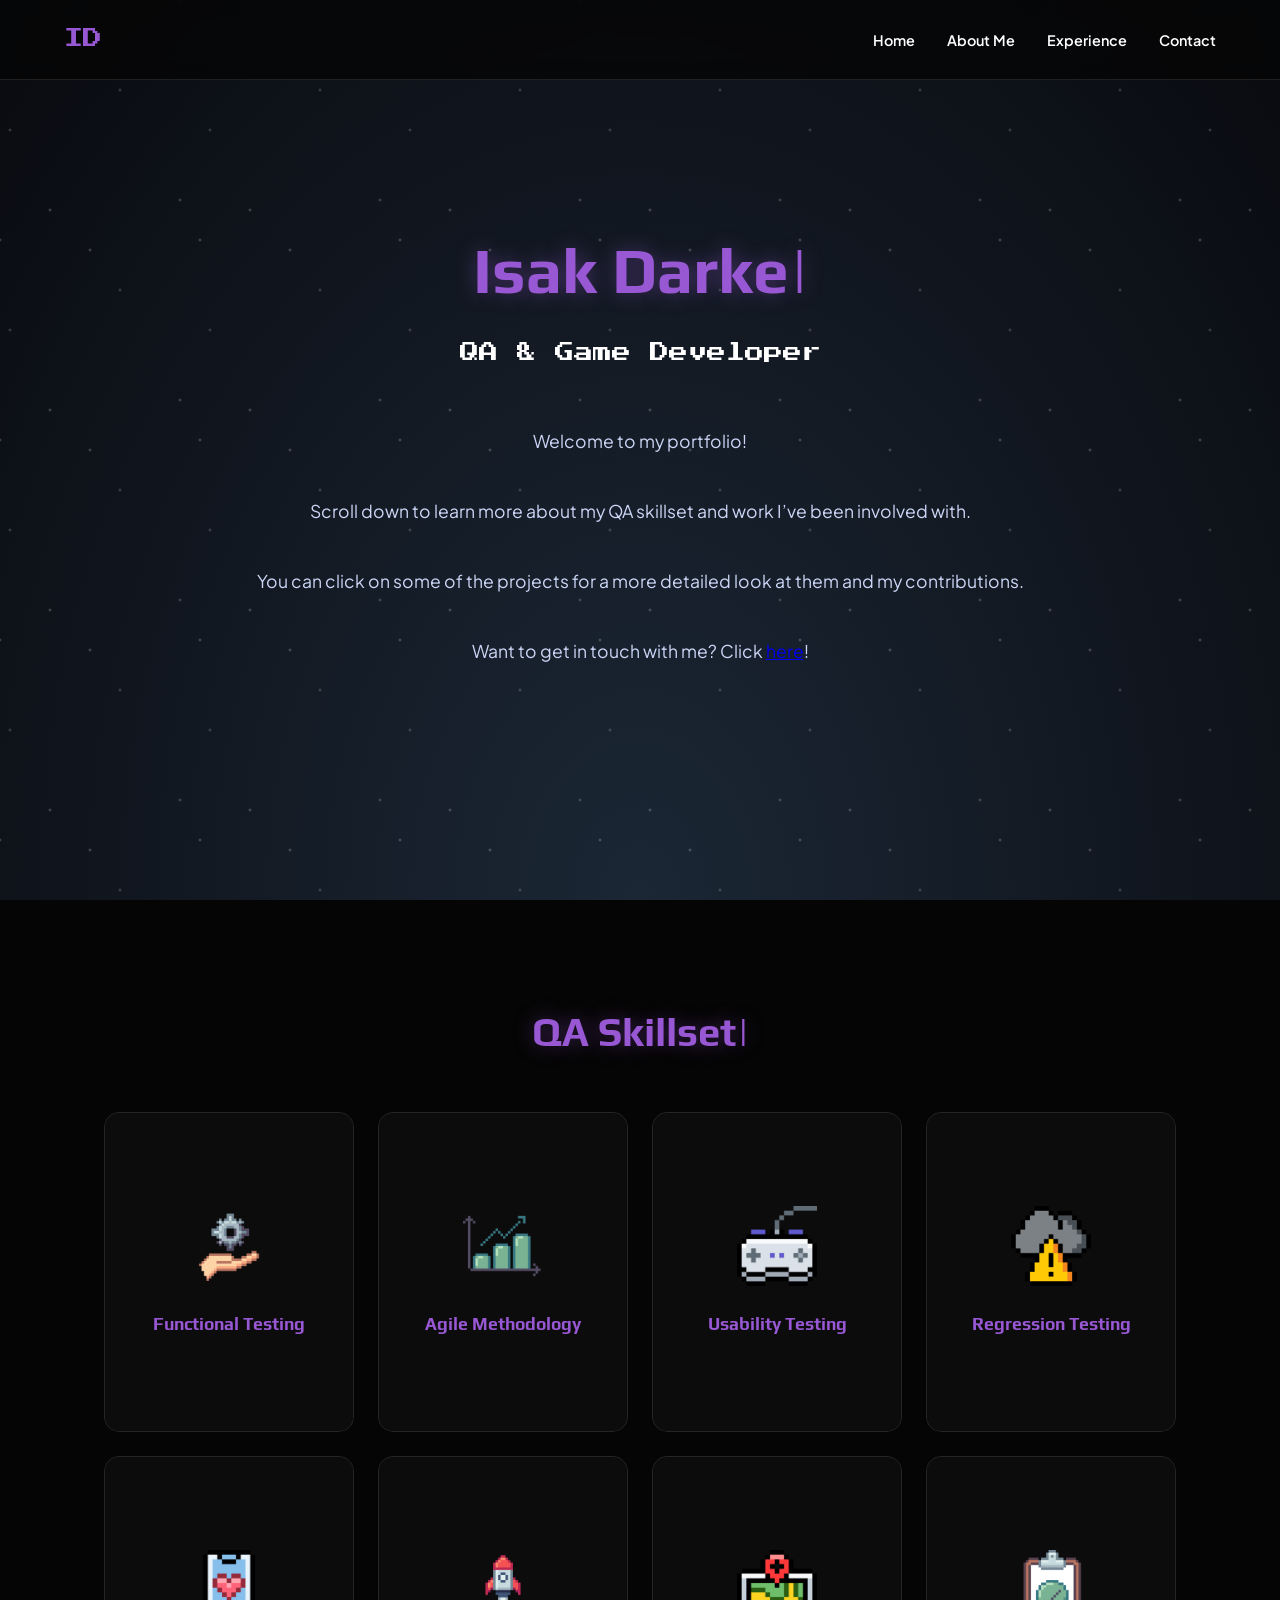
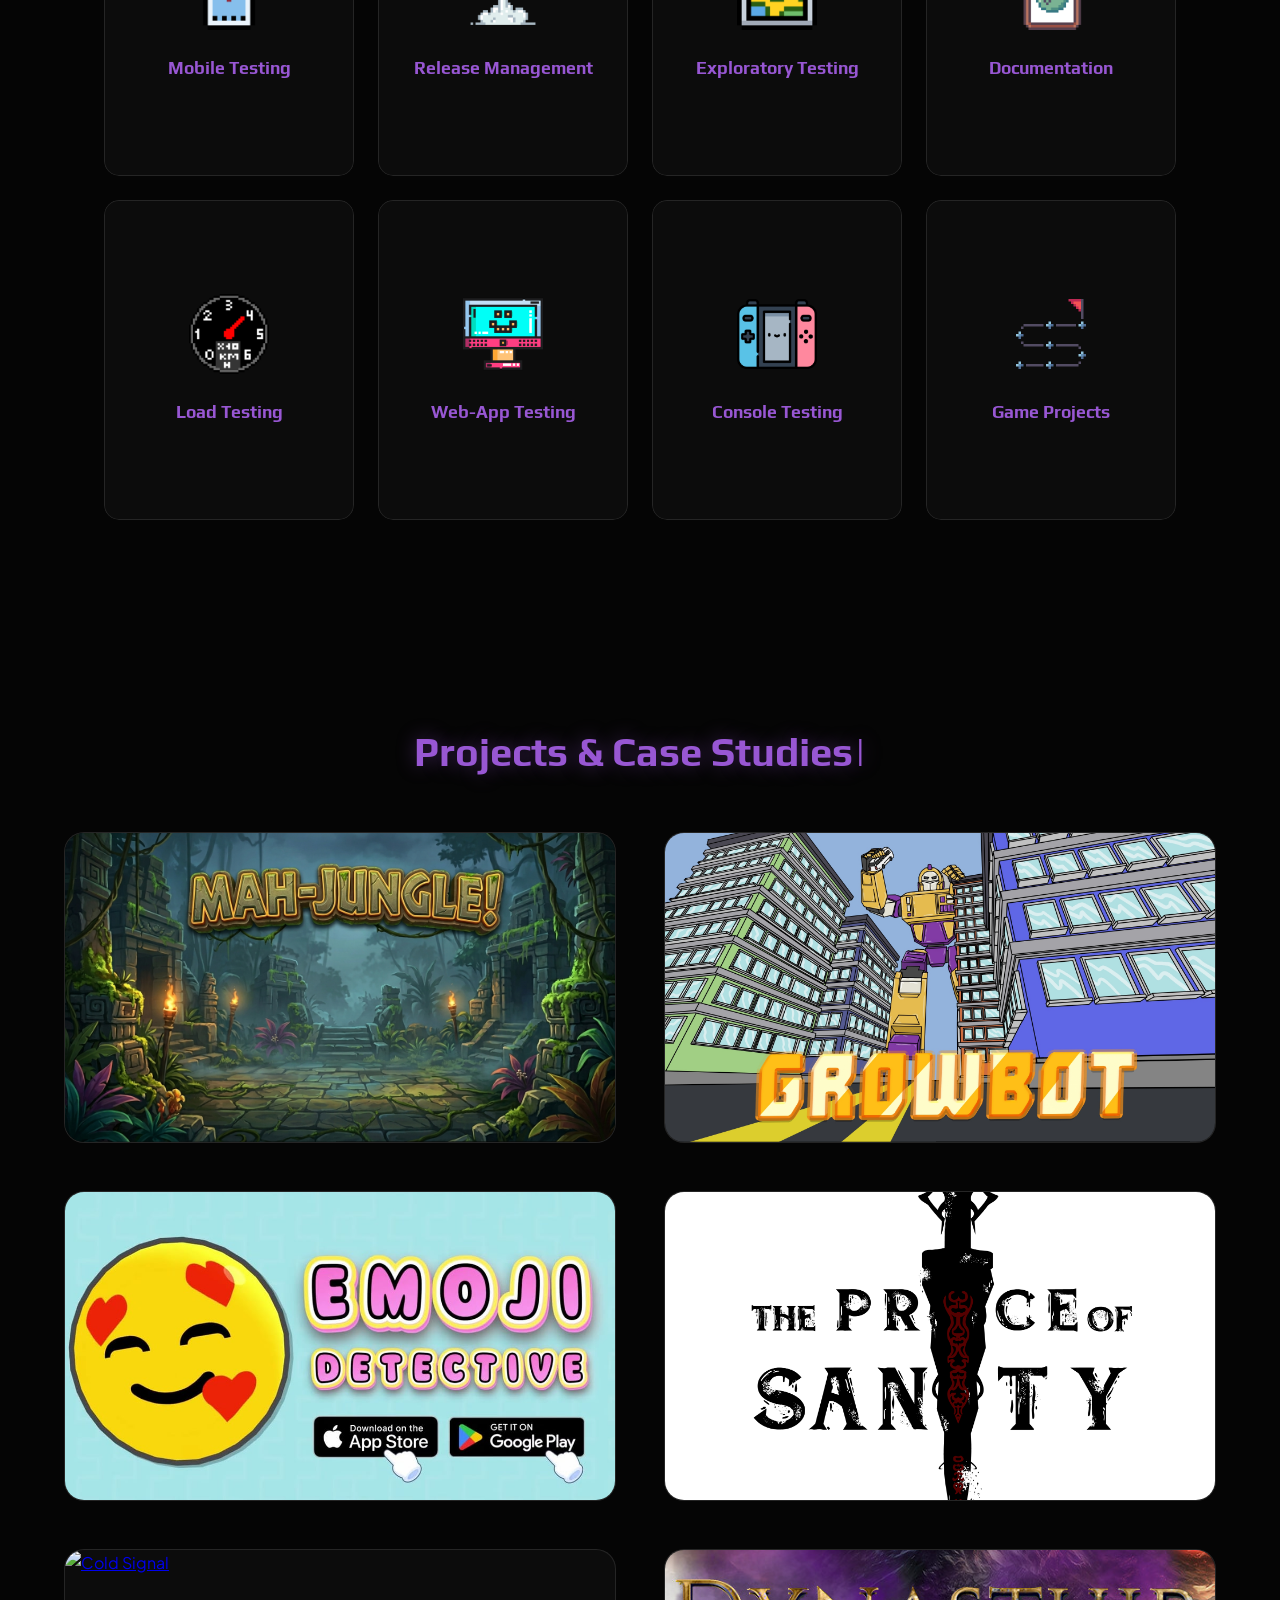
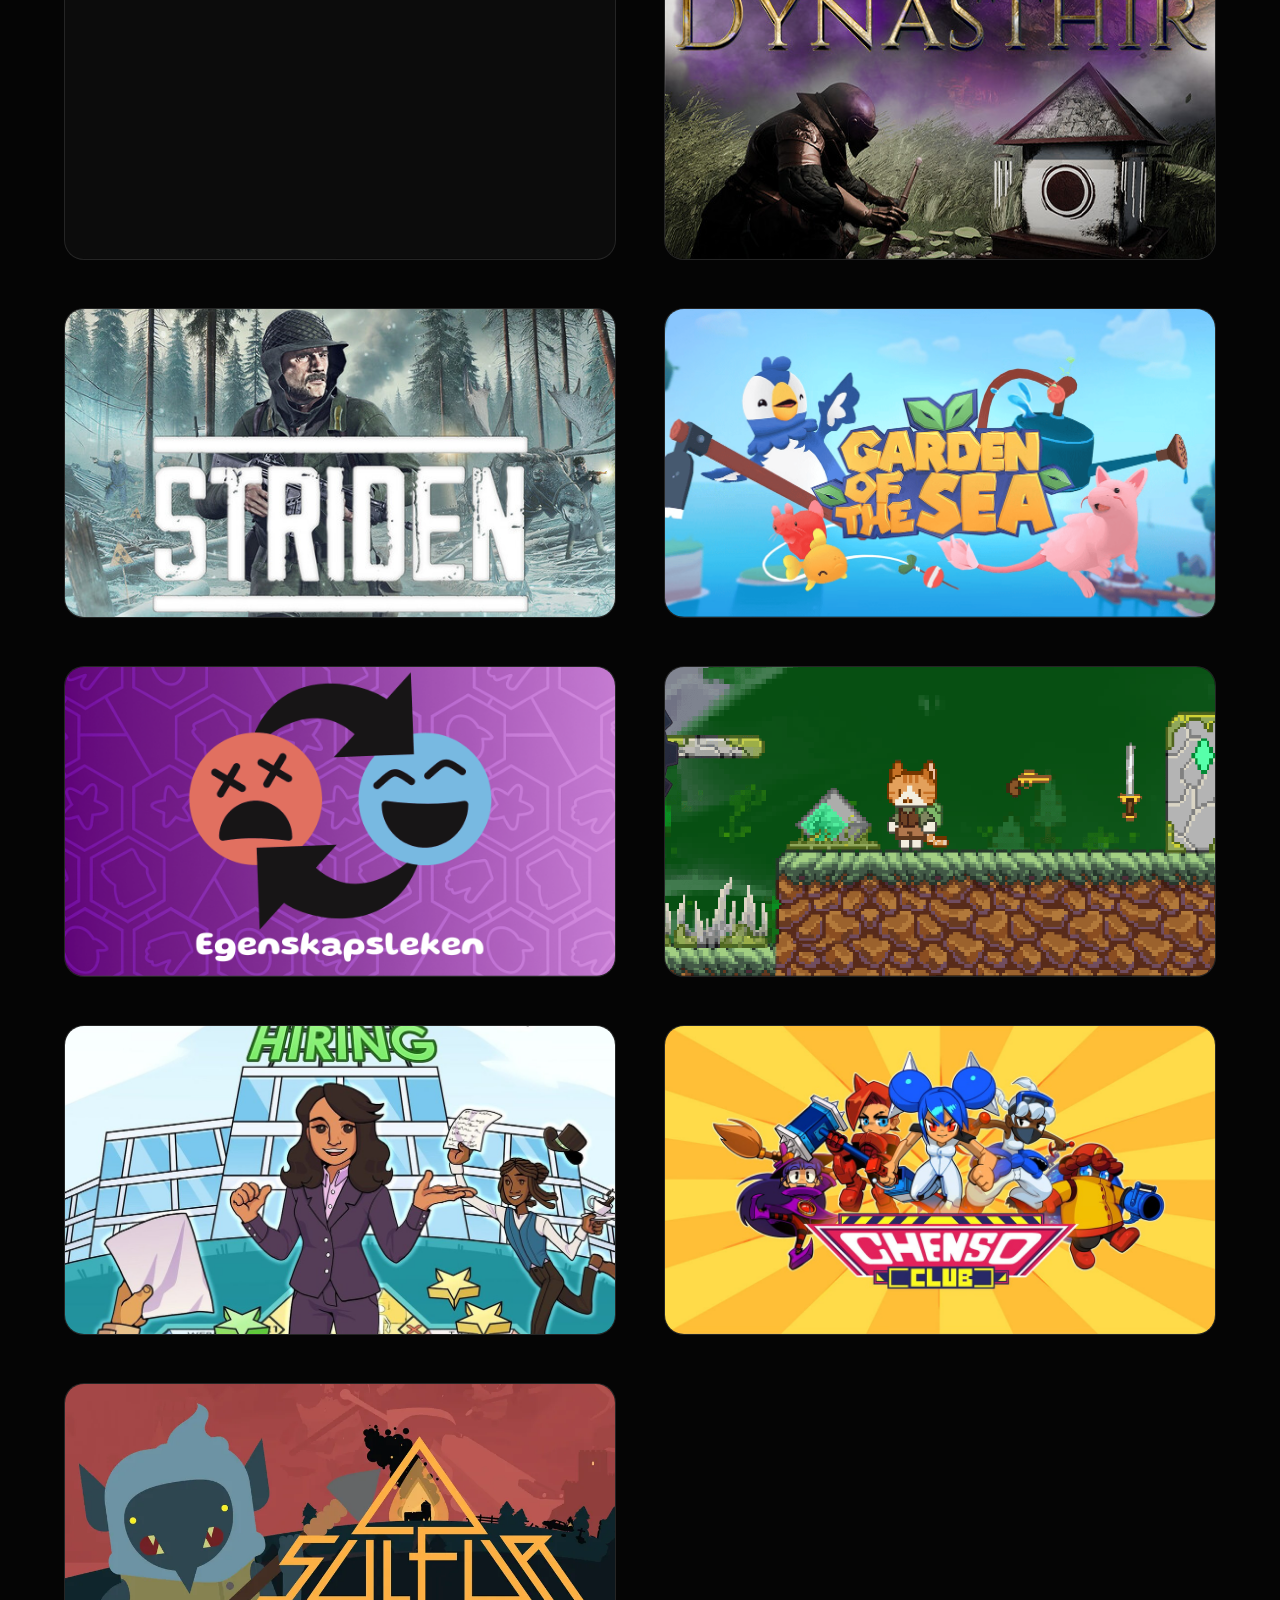
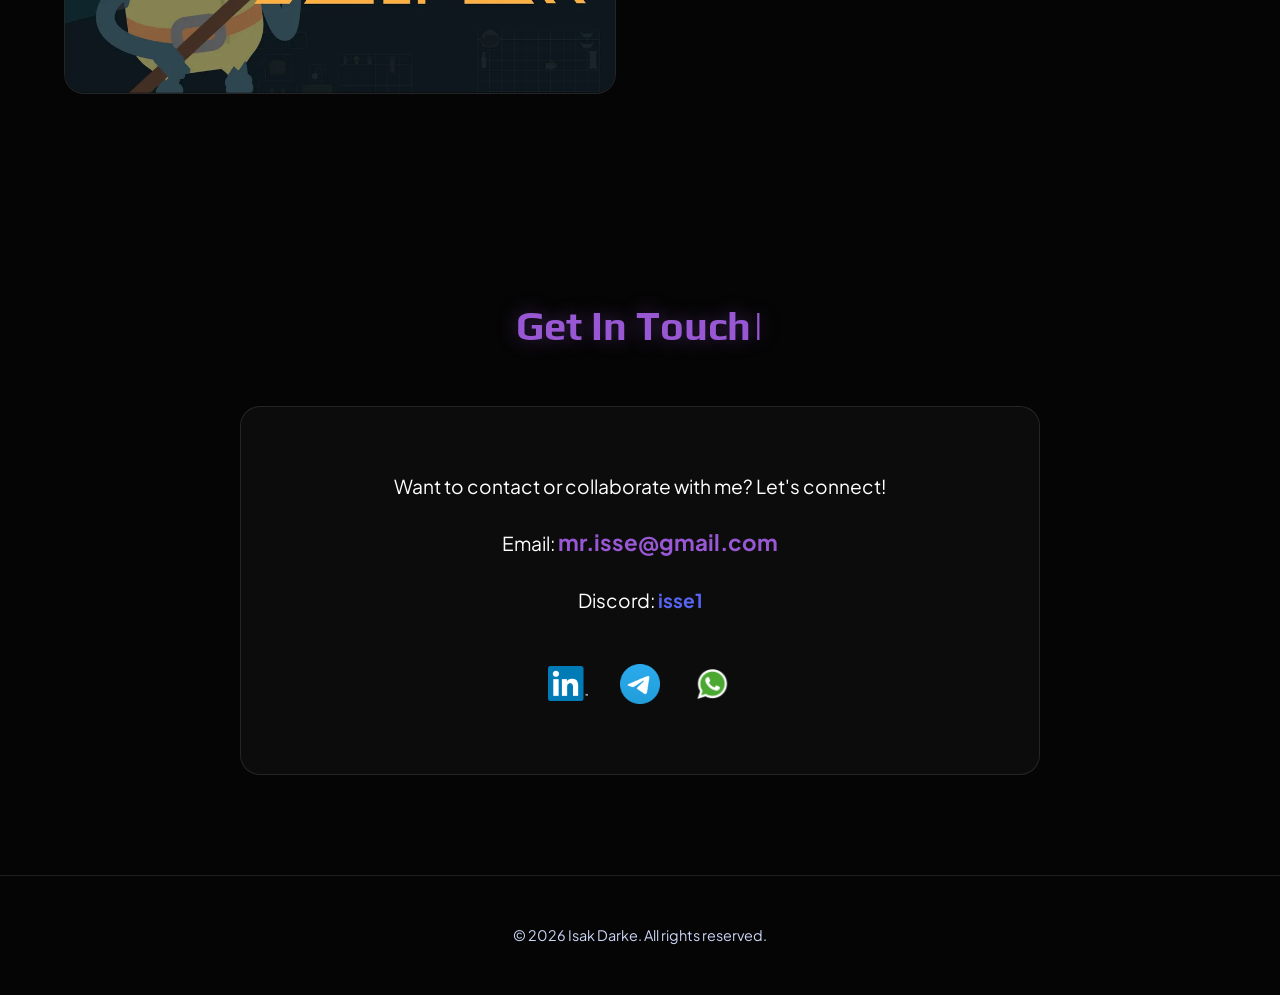
==== commit bd3a63aa: "Update index.html" ====
--- a/index.html
+++ b/index.html
@@ -33,19 +33,19 @@
         <section id="home" class="hero">
             <div class="hero-content reveal">
                 <h1 class="typing-text" data-text="Isak Darke">Isak Darke</h1>
-                <p class="subtitle">QA & Game Development</p>
+                <p class="subtitle">QA & Game Developer</p>
                 <br><br>
                 <div class="intro-text">
-                    <p>Welcome to my portfolio.</p> <br>
-                    <p>Scroll down to learn more about my skillset and the work I’ve been involved with.</p><br>
+                    <p>Welcome to my portfolio!</p> <br>
+                    <p>Scroll down to learn more about my QA skillset and work I’ve been involved with.</p><br>
                     <p>You can click on some of the projects for a more detailed look at them and my contributions.</p><br>
-                    <p>Want to get in touch? Click <a href="#contact">here</a>!</p>
+                    <p>Want to get in touch with me? Click <a href="#contact">here</a>!</p>
                 </div>
             </div>
         </section>
 
         <section id="skills" class="skills-section">
-            <h2 class="section-title reveal typing-text" data-text="Skillset"></h2>
+            <h2 class="section-title reveal typing-text" data-text="QA Skillset"></h2>
             <div class="skills-grid">
                 
                 <!-- Functional Testing -->
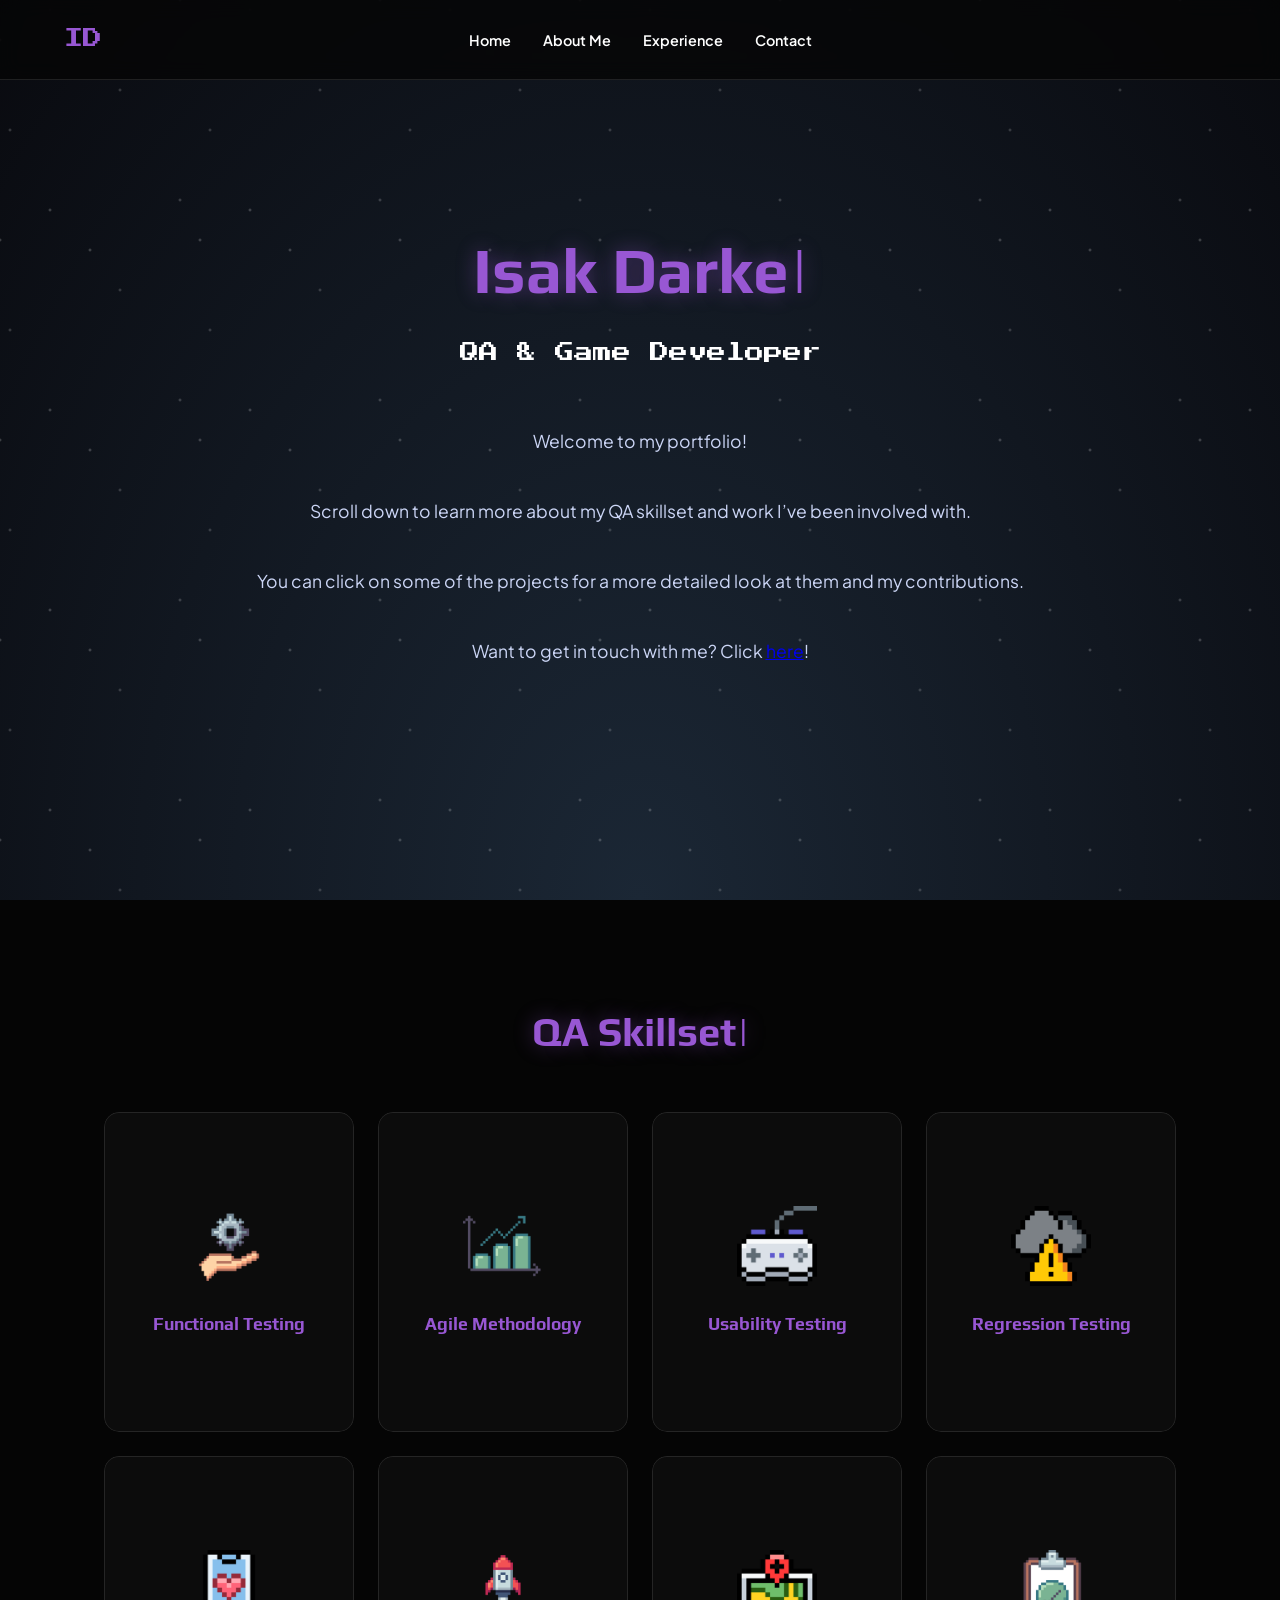
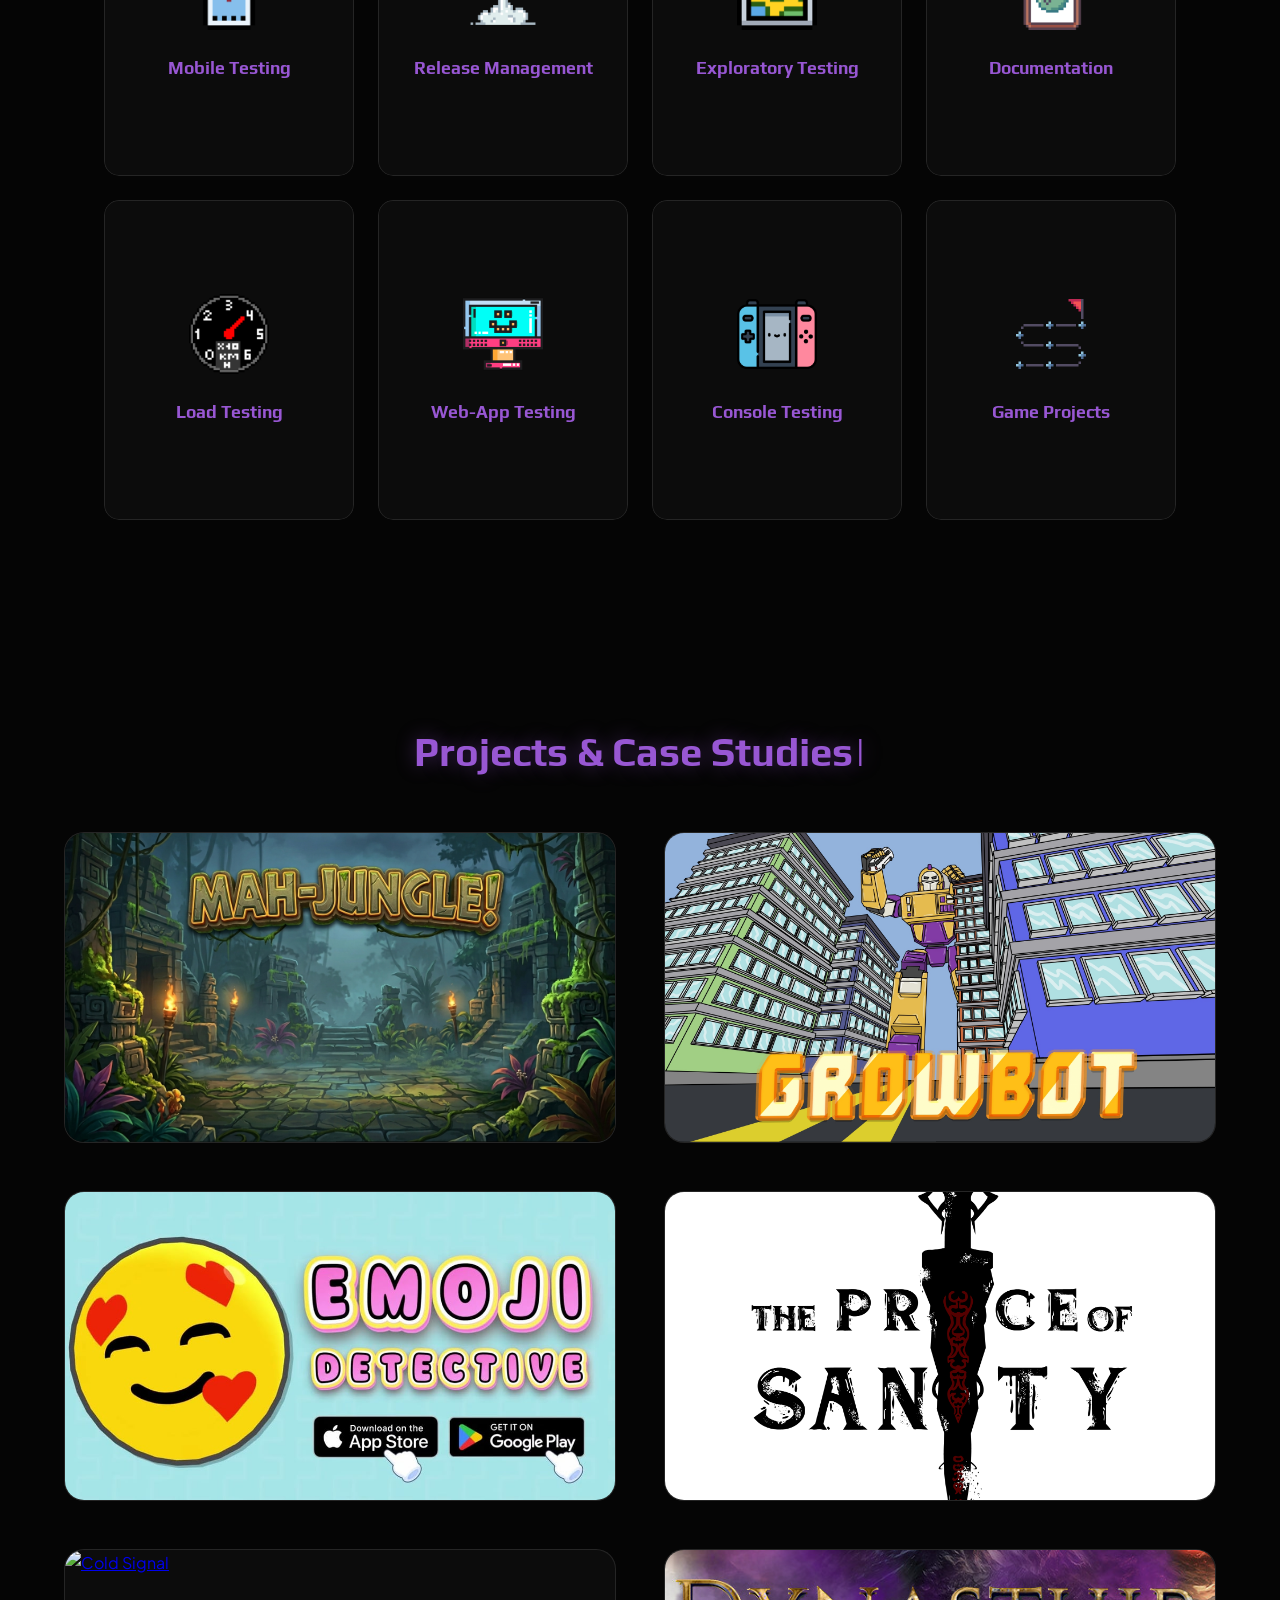
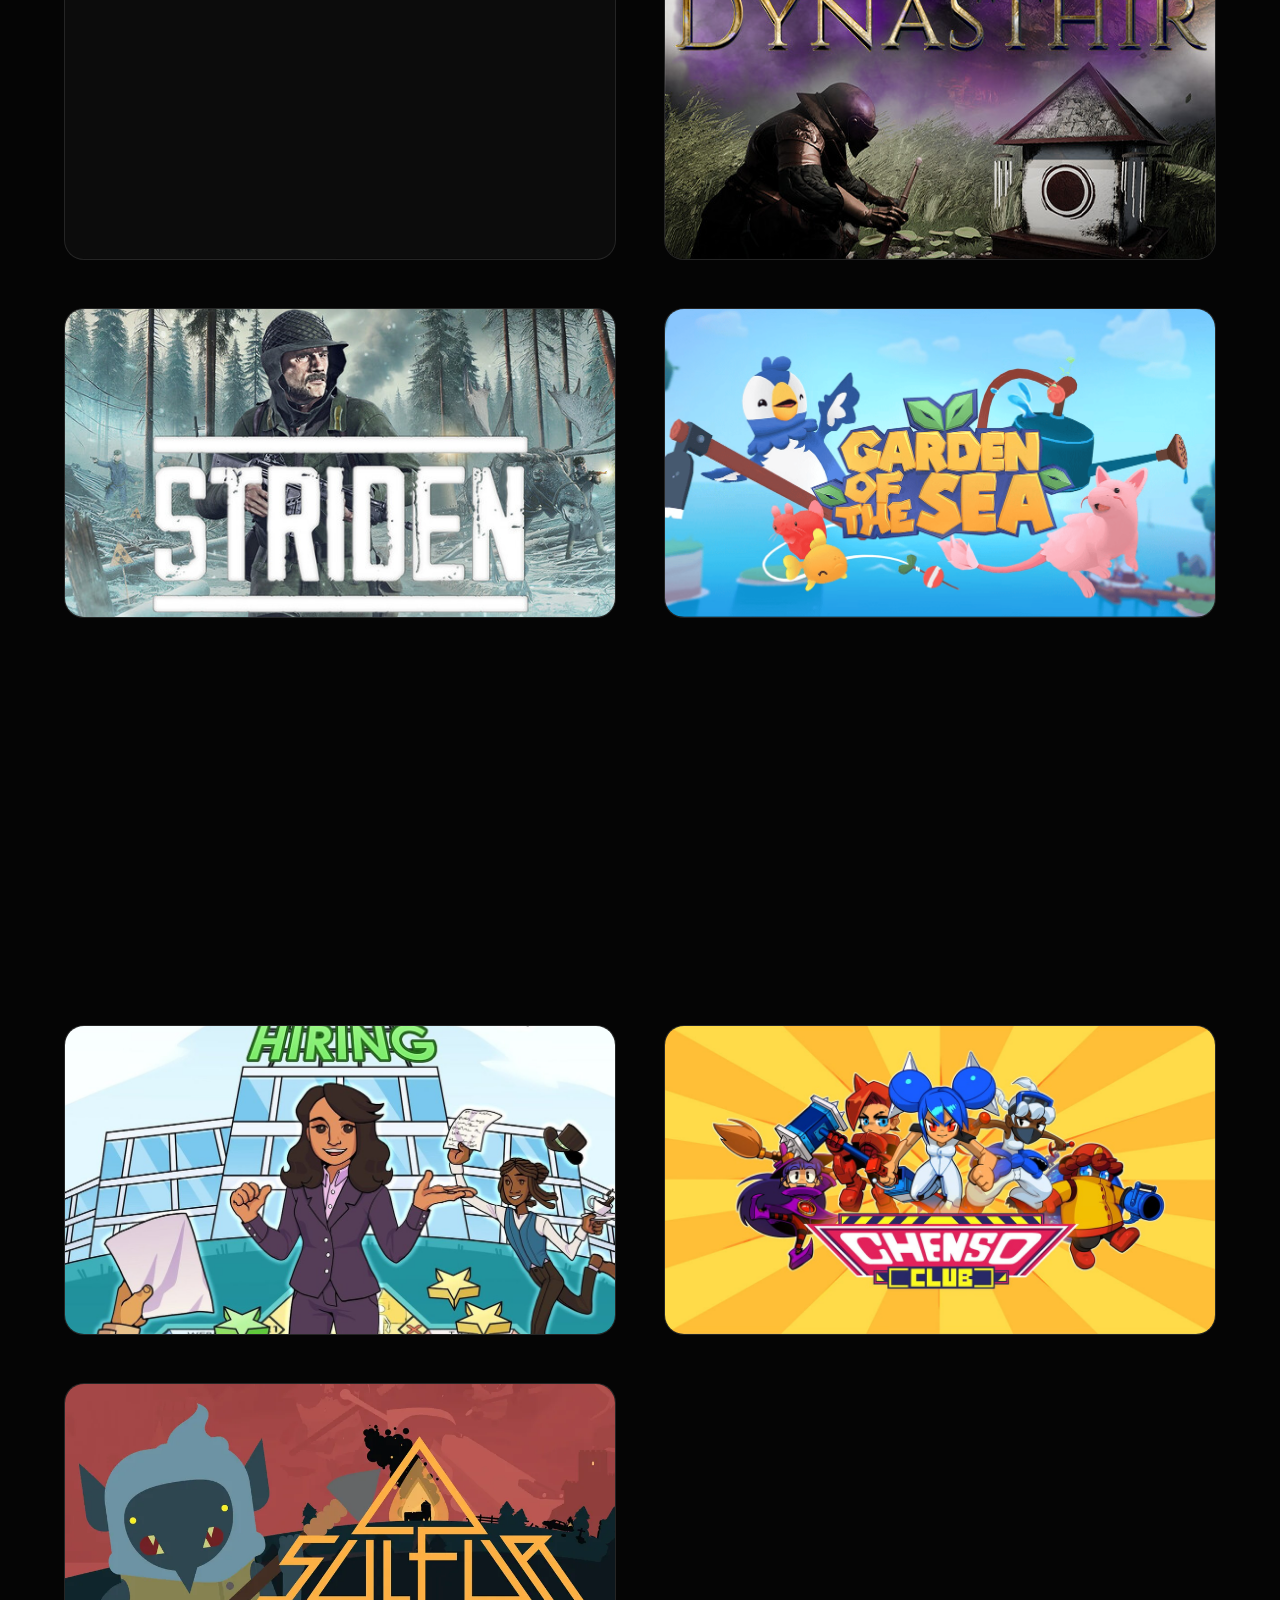
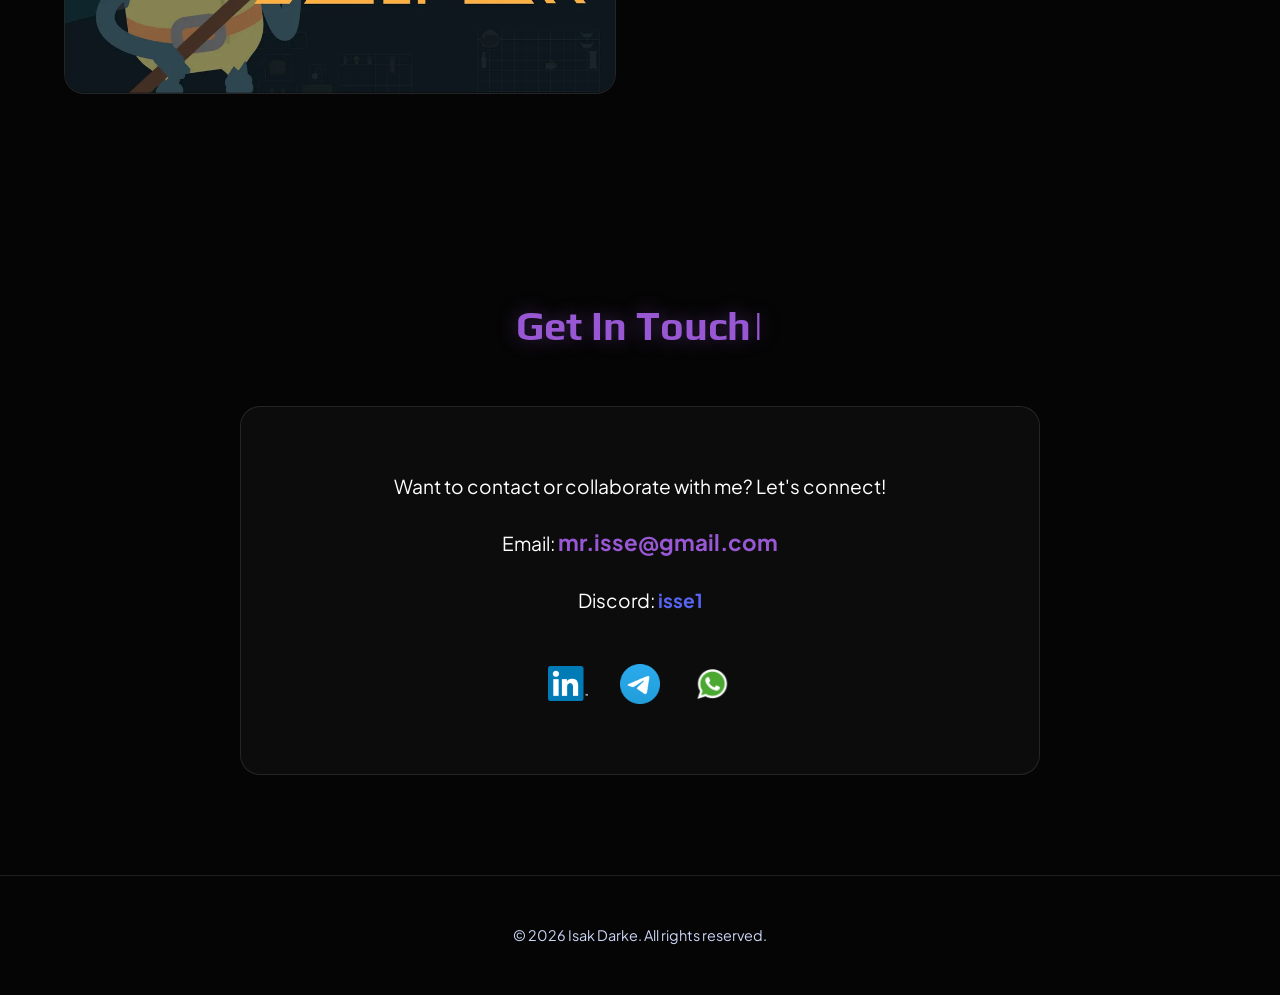
==== commit c3161c05: "clean links" ====
--- a/index.html
+++ b/index.html
@@ -22,8 +22,8 @@
             <div class="logo">ID</div>
             <ul class="nav-links">
                 <li><a href="#home">Home</a></li>
-                <li><a href="aboutme/index.html">About Me</a></li>
-                <li><a href="experience/index.html">Experience</a></li>
+                <li><a href="aboutme/">About Me</a></li>
+                <li><a href="experience/">Experience</a></li>
                 <li><a href="#contact">Contact</a></li>
             </ul>
         </nav>
@@ -268,13 +268,13 @@
                 <!-- Mah-Jungle! -->
                 <div class="project-card reveal">
                     <div class="project-image">
-                        <a href="mahjungle/index.html">
+                        <a href="mahjungle/">
                             <img src="mahjungle/assets/banner.png" alt="Mah-Jungle!">
                         </a>
                     </div>
                     <div class="project-info">
                         <span class="role">Developer / QA</span>
-                        <h3><a href="mahjungle/index.html">Mah-Jungle!</a></h3>
+                        <h3><a href="mahjungle/">Mah-Jungle!</a></h3>
                         <p>Currently in development: Mahjong puzzle game featuring atmospheric environments, animal tiles, and procedural board layouts.<br><br>
 
 Solo project, developed in Unity. (Contains AI generated content)</p>
@@ -285,13 +285,13 @@
                 <!-- Growbot -->
                 <div class="project-card reveal">
                     <div class="project-image">
-                        <a href="growbot/index.html">
+                        <a href="growbot/">
                             <img src="cdn-cgi/imagedelivery/s-dfVpmPR-aKHmwFNwAgnQ/fdcd7b21df5b80b970371aebc591c606b372453c/public.jpg" alt="Growbot">
                         </a>
                     </div>
                     <div class="project-info">
                         <span class="role">QA / Product Owner</span>
-                        <h3><a href="growbot/index.html">Growbot</a></h3>
+                        <h3><a href="growbot/">Growbot</a></h3>
                         <p>A city destruction game made for a younger audience, “Growbot” grows in size as he destroys his environment.<br><br>
 
 My contributions include planning, testing, bug reporting, maintaining and updating the backlog and documentation, creating and delivering presentations, recording user feedback, and assisting with workflow structuring.</p>
@@ -301,13 +301,13 @@
                 <!-- Emoji Detective -->
                 <div class="project-card reveal">
                     <div class="project-image">
-                        <a href="emojidetective/index.html">
+                        <a href="emojidetective/">
                             <img src="cdn-cgi/imagedelivery/s-dfVpmPR-aKHmwFNwAgnQ/7a47f66e42fe9c3739983c57b27bc8bda3b98b70/w%3d1038.jpg" alt="Emoji Detective">
                         </a>
                     </div>
                     <div class="project-info">
                         <span class="role">For PINONINO, as QA</span>
-                        <h3><a href="emojidetective/index.html">Emoji Detective</a></h3>
+                        <h3><a href="emojidetective/">Emoji Detective</a></h3>
                         <p>I did QA testing at an early stage for the mobile game “Emoji Detective: Hidden Object”.<br><br>
 
 My work expanded over various areas, such as performance testing, bug reporting/regression testing and providing relevant feedback.
@@ -318,13 +318,13 @@
                 <!-- Price of Sanity -->
                 <div class="project-card reveal">
                     <div class="project-image">
-                        <a href="priceofsanity/index.html">
+                        <a href="priceofsanity/">
                             <img src="cdn-cgi/imagedelivery/s-dfVpmPR-aKHmwFNwAgnQ/5cea80e79fba20cf019b3d219bf4b17b8dac3587/public.png" alt="Price of Sanity">
                         </a>
                     </div>
                     <div class="project-info">
                         <span class="role">As QA</span>
-                        <h3><a href="priceofsanity/index.html">Price of Sanity</a></h3>
+                        <h3><a href="priceofsanity/">Price of Sanity</a></h3>
                         <p>The Price of Sanity is a tower defense game game with a focus on casting spells.<br><br>
 
 I did QA work for the game, including testing, providing feedback, reporting bugs, as well as spelling and grammar checking.</p>
@@ -334,13 +334,13 @@
                 <!-- Cold Signal -->
                 <div class="project-card reveal">
                     <div class="project-image">
-                        <a href="coldsignal/index.html">
+                        <a href="coldsignal/">
                             <img src="cdn-cgi/imagedelivery/s-dfVpmPR-aKHmwFNwAgnQ/0ff7fb4c671d2491ee4f944468fe97dbd0397d3c/public.png" alt="Cold Signal">
                         </a>
                     </div>
                     <div class="project-info">
                         <span class="role">As QA</span>
-                        <h3><a href="coldsignal/index.html">Cold Signal</a></h3>
+                        <h3><a href="coldsignal/">Cold Signal</a></h3>
                         <p>An arctic survival game. My third game project, and first one made in Unreal Engine.<br><br>
 
 My contributions include planning, testing, bug reporting, maintaining documentation, holding tests, recording user feedback, and assisting with management and workflow structuring. </p>
@@ -445,13 +445,13 @@
                 <!-- Chenso Club -->
                 <div class="project-card reveal">
                     <div class="project-image">
-                        <a href="chensoclub/index.html">
+                        <a href="chensoclub/">
                             <img src="cdn-cgi/imagedelivery/s-dfVpmPR-aKHmwFNwAgnQ/c9f5289bde11e4d77696a4fb99d01ae117dcfcbb/w%3d1138.jpg" alt="Chenso Club">
                         </a>
                     </div>
                     <div class="project-info">
                         <span class="role">Pixadome, QA Case Study</span>
-                        <h3><a href="chensoclub/index.html">Chenso Club</a></h3>
+                        <h3><a href="chensoclub/">Chenso Club</a></h3>
                         <p>
 As part of my education at Futuregames, I participated in structured playtesting of an early build of Chenso Club.<br><br>
 
--- a/style.css
+++ b/style.css
@@ -92,11 +92,14 @@
     max-width: 1200px;
     margin: 0 auto;
     display: flex;
-    justify-content: space-between;
+    justify-content: center;
     align-items: center;
+    position: relative;
 }
 
 .logo {
+    position: absolute;
+    left: 0;
     font-family: var(--font-pixel);
     font-size: 1.2rem;
     color: var(--accent-color);
@@ -521,13 +524,26 @@
 
 /* Mobile Responsiveness */
 @media (max-width: 768px) {
-    .header { height: 60px; }
-    .nav-links { display: none; }
+    .header { height: auto; padding: 15px 0; }
+    .nav-container {
+        flex-direction: column;
+        justify-content: center;
+        gap: 15px;
+    }
+    .logo {
+        position: static;
+    }
+    .nav-links {
+        display: flex;
+        flex-wrap: wrap;
+        justify-content: center;
+        gap: 15px;
+    }
     .hero h1 { font-size: 2.5rem; }
     .subtitle { font-size: 0.9rem; }
     .section-title { font-size: 1.5rem; }
     .project-grid { grid-template-columns: 1fr; }
-    .hero { padding-top: 80px; }
+    .hero { padding-top: 120px; }
 }
 
 /* Sub-page Layouts (About & Experience) */
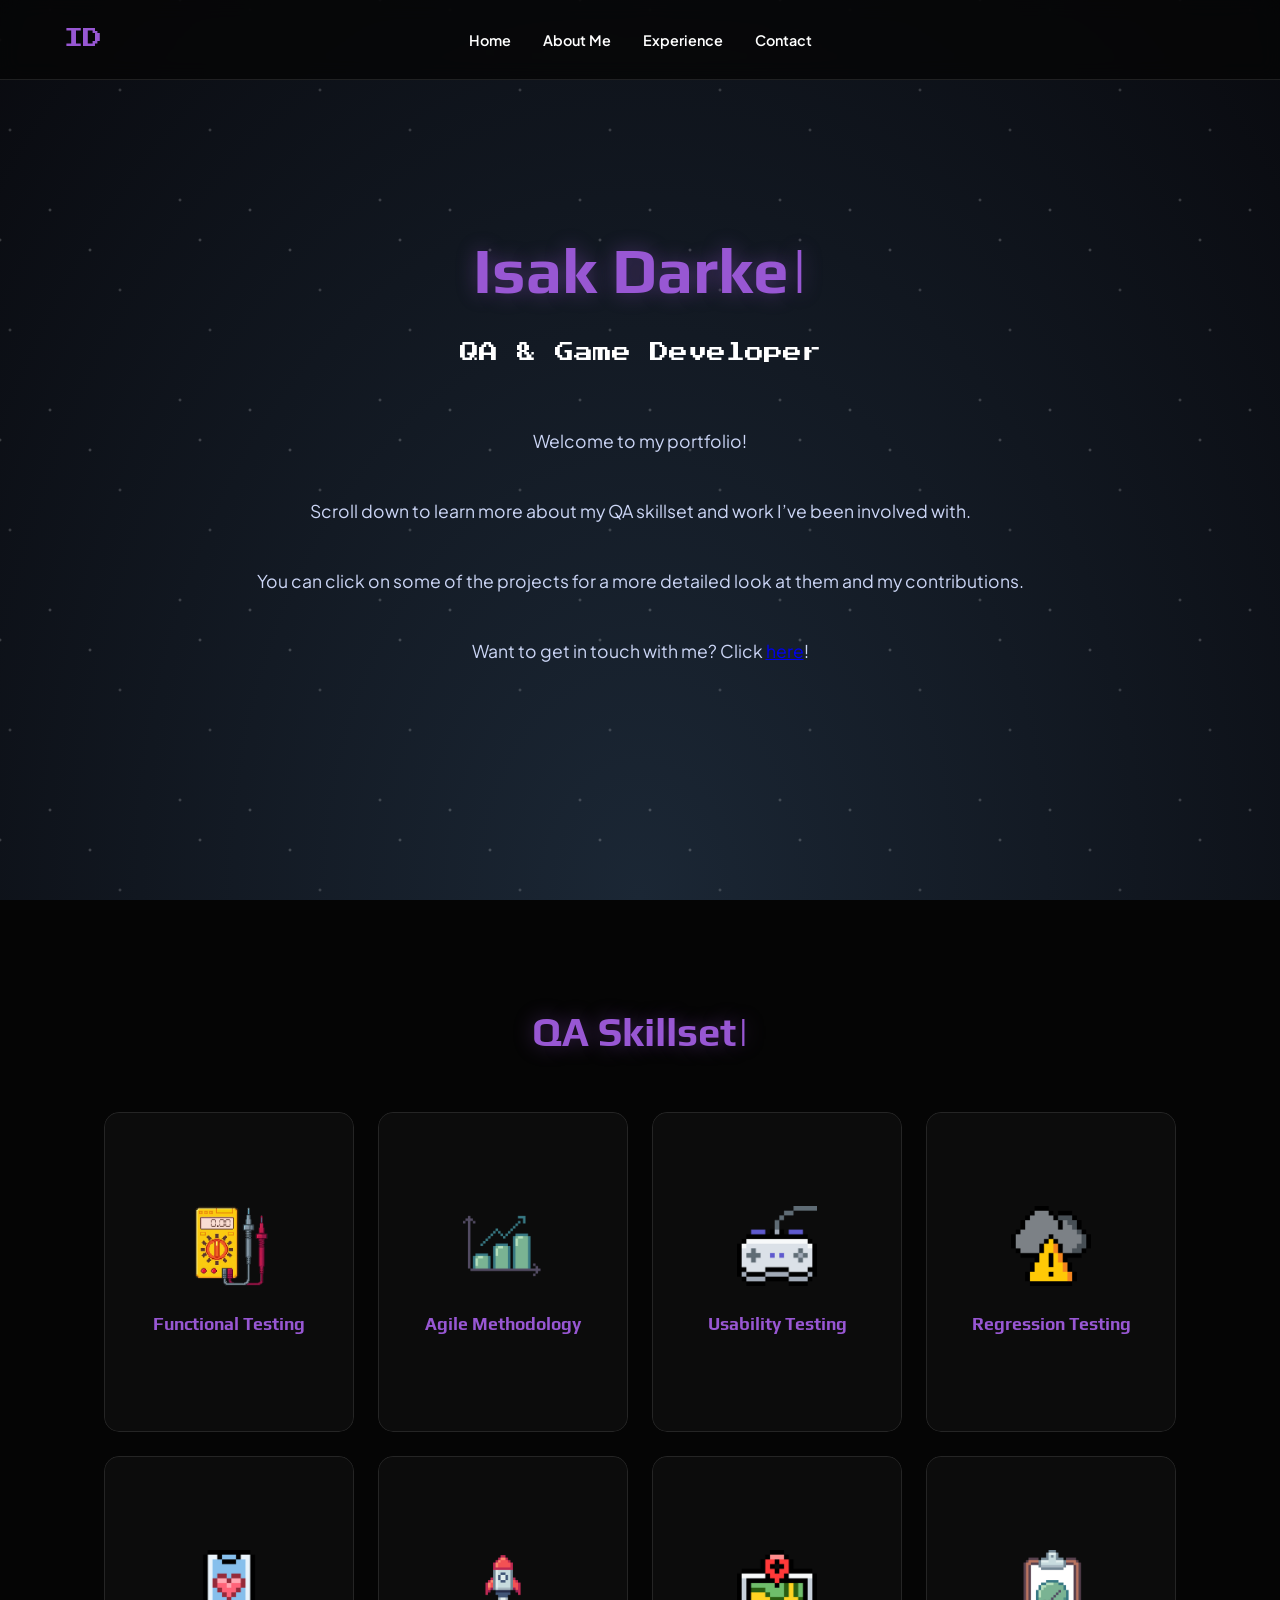
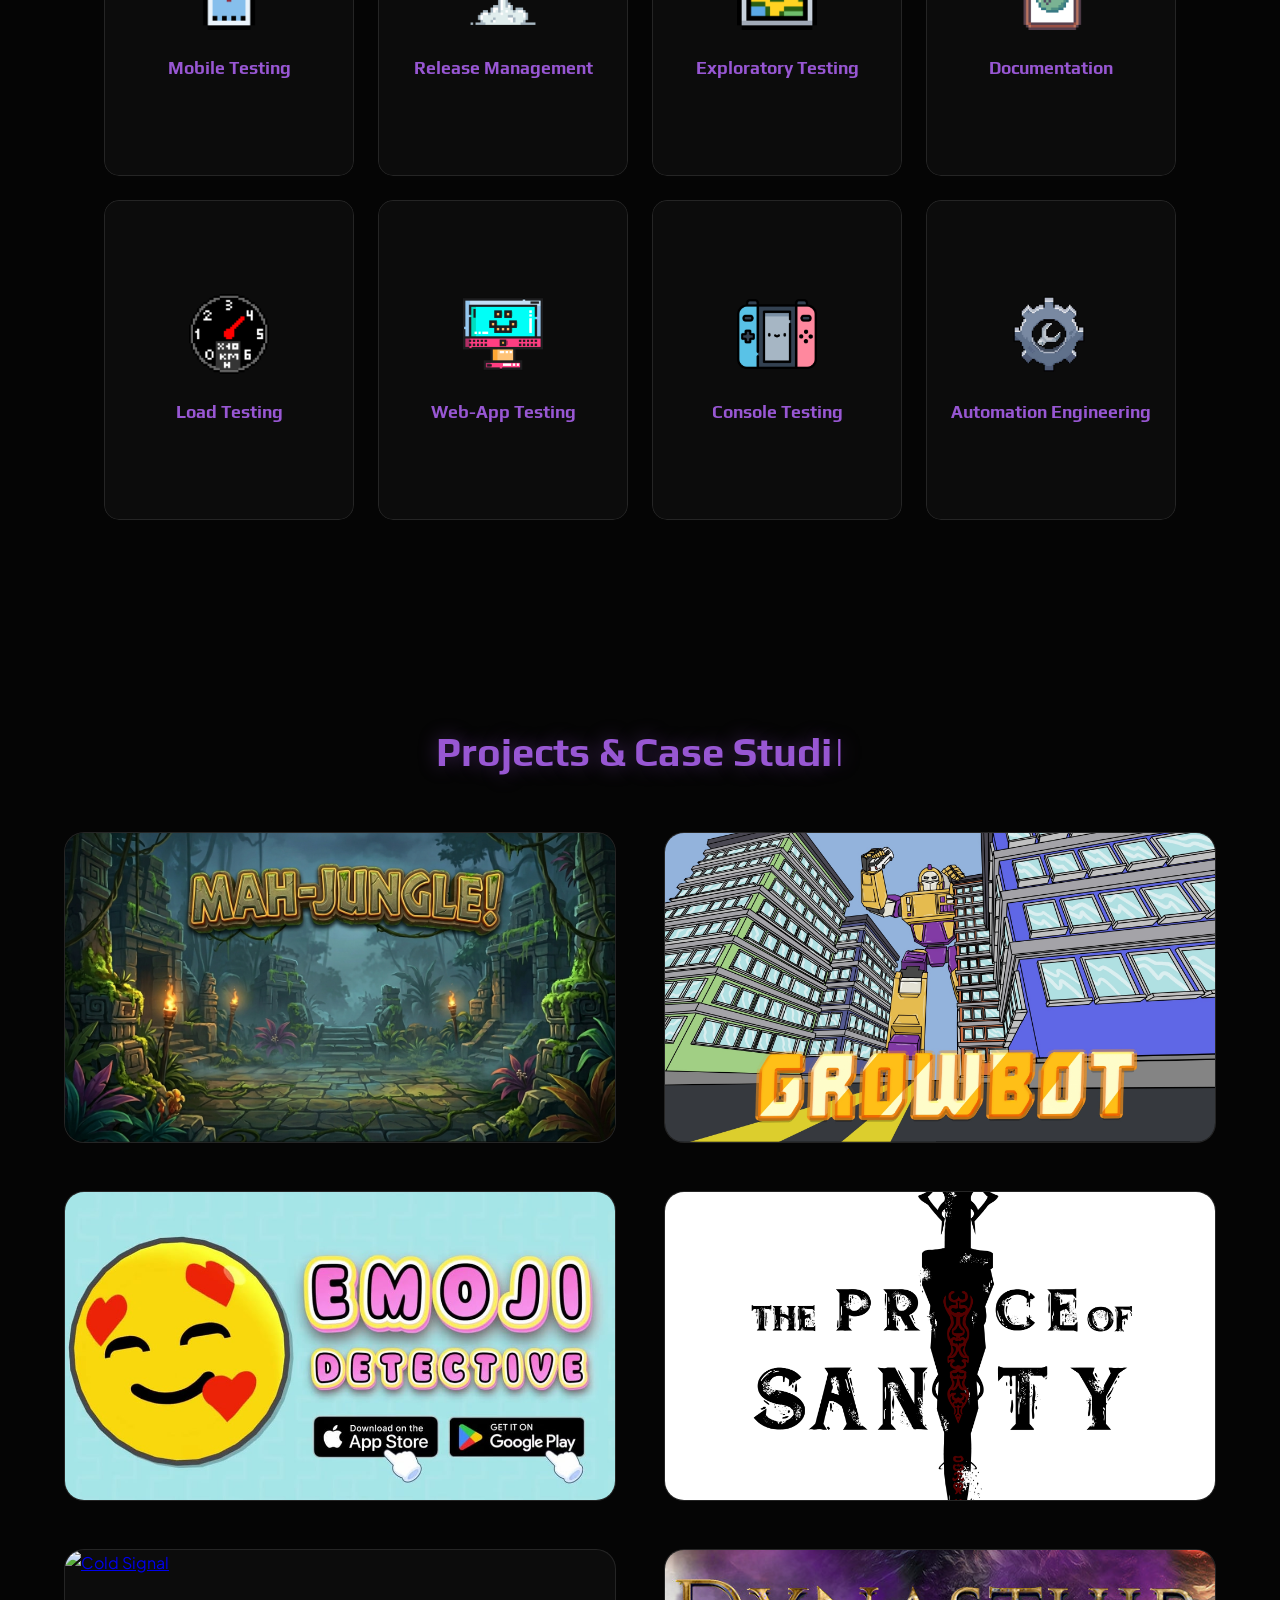
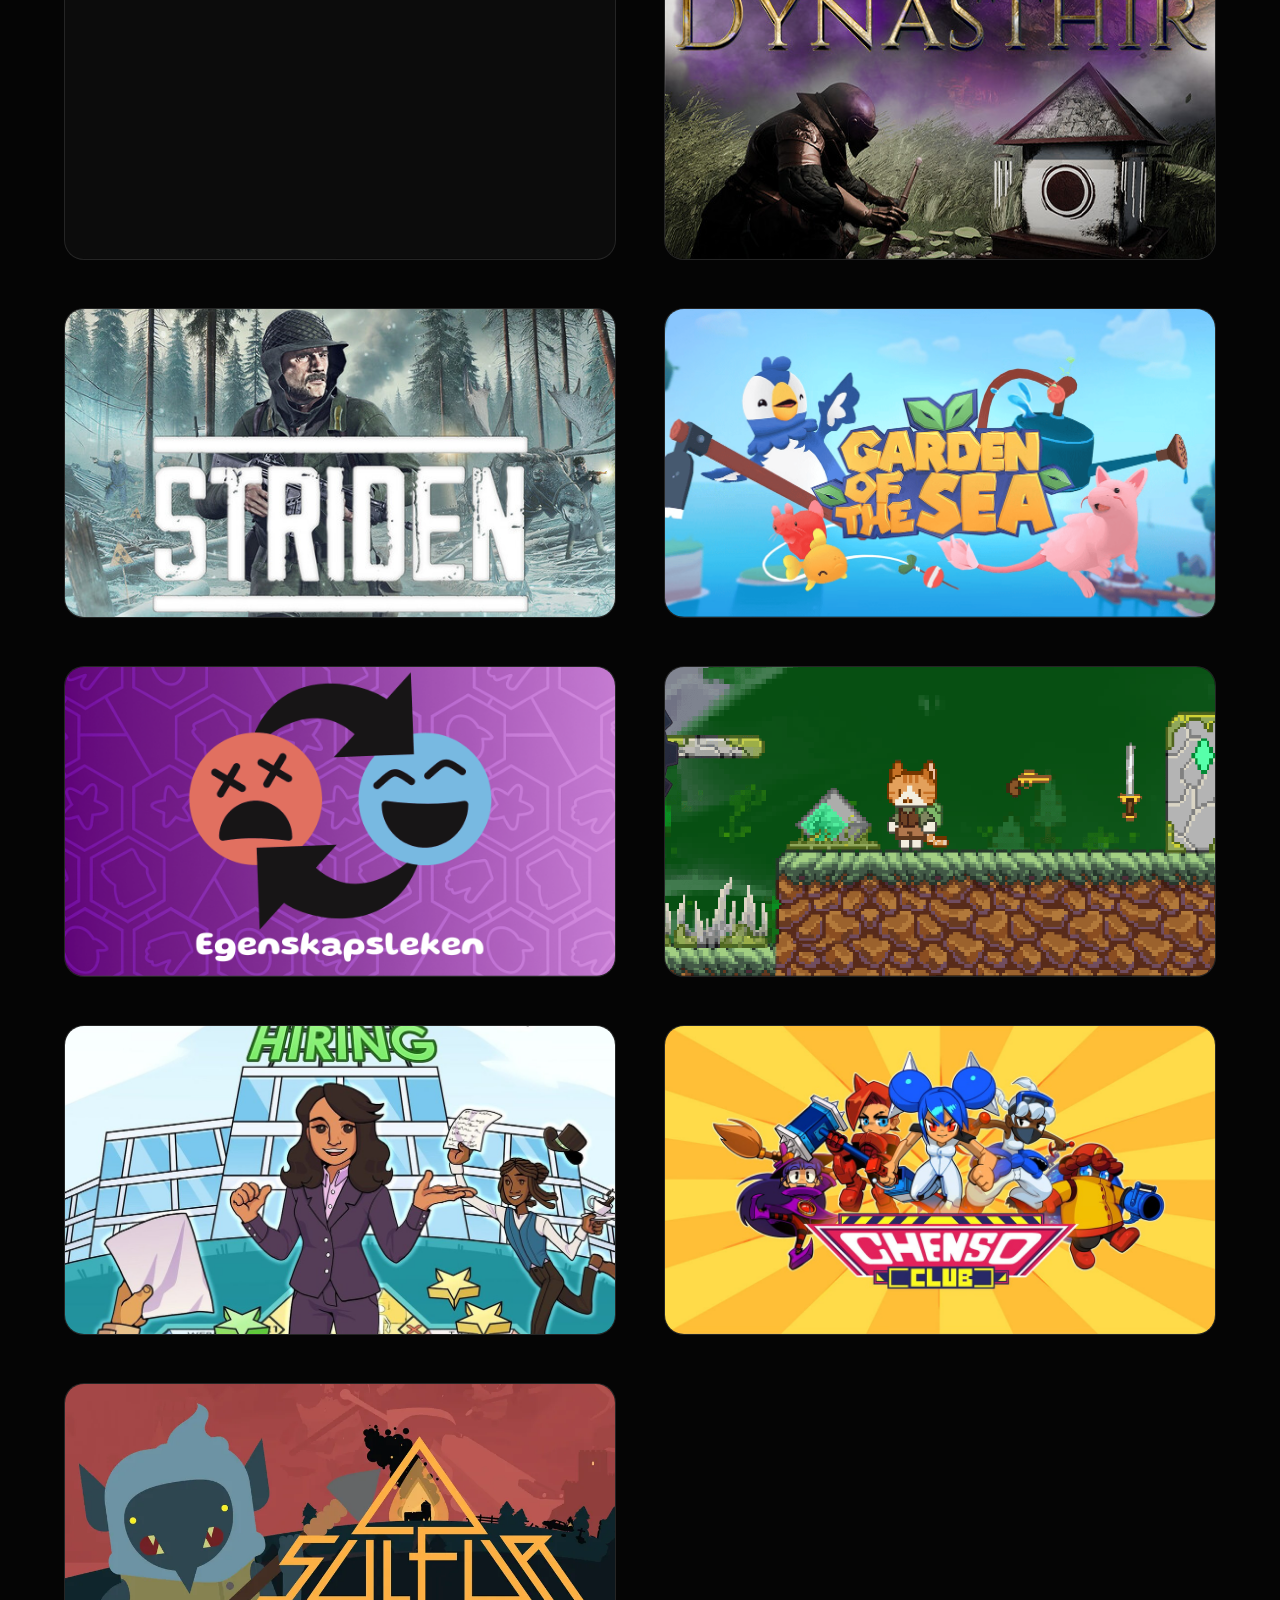
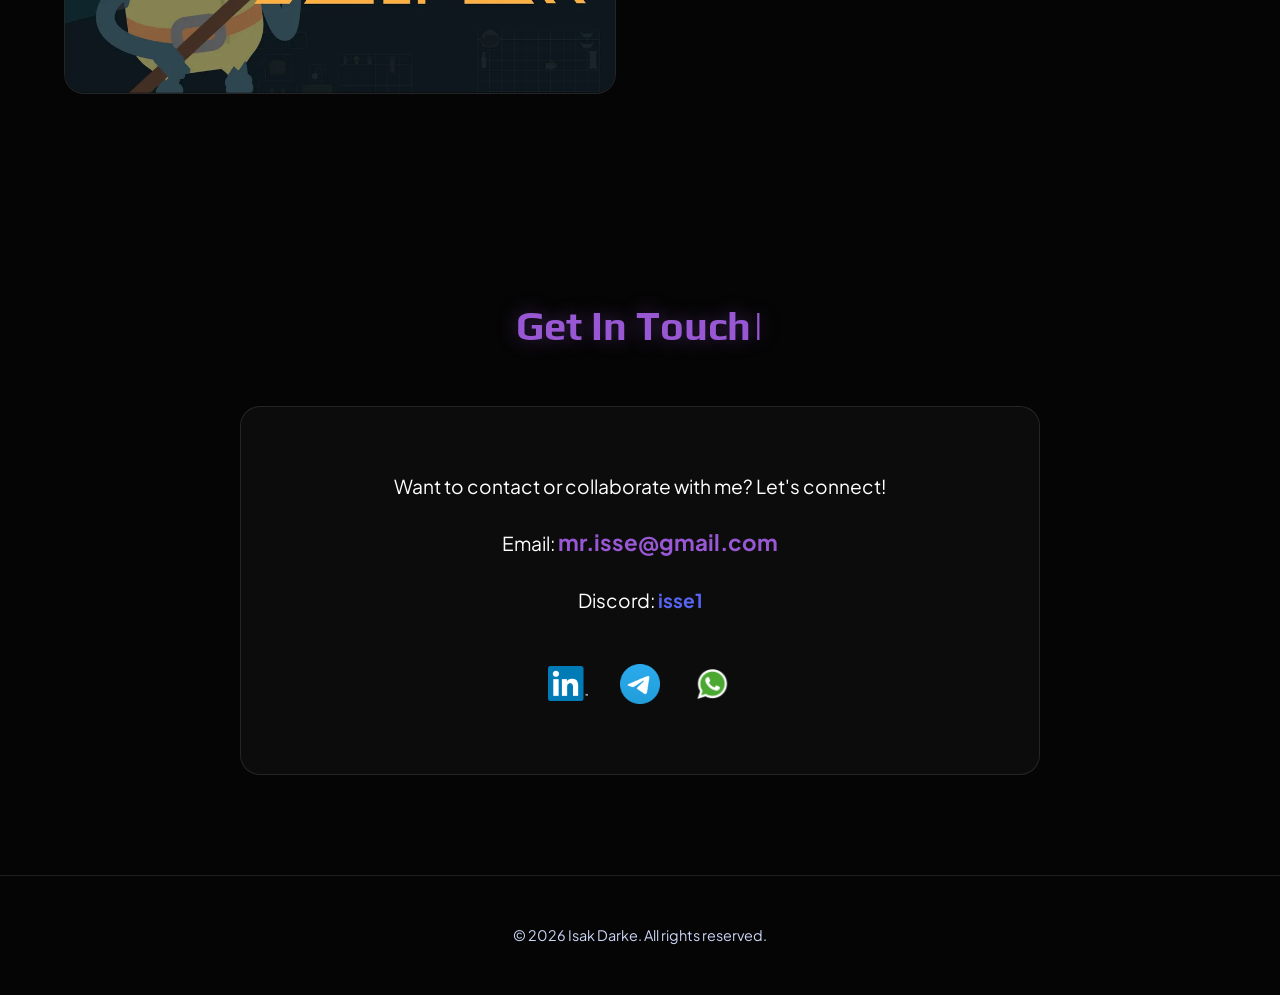
==== commit 255fcdf6: "icon update -audacity +playwright" ====
--- a/index.html
+++ b/index.html
@@ -240,20 +240,19 @@
                     </div>
                 </div>
 
-                <!-- Game Projects -->
-                <div class="skill-card-container reveal">
-                    <div class="skill-card">
-                        <div class="skill-card-front">
-                            <div class="skill-icon">
-                                <img src="cdn-cgi/imagedelivery/s-dfVpmPR-aKHmwFNwAgnQ/6a222a5184a78223c594bc0730754740bc47a0e2/public.png" alt="Game Projects Icon">
-                            </div>
-                            <h3>Game Projects</h3>
-                        </div>
-                        <div class="skill-card-back">
-                            <h3>Game Projects</h3>
-                            <p>Participated in various game projects, and gained knowledge of development, team communication and working methods.<br><br>
-
-Individual game projects I participated in are shown below. Click on them to learn more of my individual contributions.</p>
+                <!-- Automation -->
+                <div class="skill-card-container reveal">
+                    <div class="skill-card">
+                        <div class="skill-card-front">
+                            <div class="skill-icon">
+                                <img src="cdn-cgi/imagedelivery/s-dfVpmPR-aKHmwFNwAgnQ/6a222a5184a78223c594bc0730754740bc47a0e2/public.png" alt="Automation Icon">
+                            </div>
+                            <h3>Automation Engineering</h3>
+                        </div>
+                        <div class="skill-card-back">
+                            <h3>Automation Engineering</h3>
+                            <p>Experience with automation scripting and frameworks like Playwright.<br><br>
+Architected end-to-end automation pipelines for cross-platform data synchronization and AI integration.</p>
                         </div>
                     </div>
                 </div>
--- a/style.css
+++ b/style.css
@@ -656,10 +656,22 @@
 
 .tools-grid {
     display: grid;
-    grid-template-columns: repeat(auto-fill, minmax(80px, 1fr));
-    gap: 2rem;
+    grid-template-columns: repeat(auto-fill, minmax(100px, 1fr));
+    gap: 2.5rem 2rem; /* Optimized gap for better layout density */
     justify-items: center;
     margin-top: 3rem;
+}
+
+.tool-item {
+    position: relative;
+    display: flex;
+    flex-direction: column;
+    align-items: center;
+    transition: var(--transition);
+}
+
+.tool-item:hover {
+    z-index: 50; /* Ensure active item and label stay on top */
 }
 
 .tools-grid img {
@@ -667,12 +679,39 @@
     height: 60px;
     object-fit: contain;
     transition: var(--transition);
-    filter: grayscale(0.5) opacity(0.8);
-}
-
-.tools-grid img:hover {
-    filter: grayscale(0) opacity(1) drop-shadow(0 0 10px var(--accent-glow));
-    transform: scale(1.2);
+    filter: grayscale(0.5) opacity(0.7);
+    cursor: default;
+}
+
+.tool-item:hover img {
+    filter: grayscale(0) opacity(1) drop-shadow(0 0 15px var(--accent-glow));
+    transform: scale(1.2) translateY(-5px);
+}
+
+.tool-name {
+    position: absolute;
+    bottom: -30px; /* Moved further down to clear the glow */
+    left: 50%;
+    transform: translateX(-50%) translateY(10px);
+    background: rgba(5, 5, 5, 0.95); /* Darker backdrop for readability */
+    backdrop-filter: blur(8px);
+    border: 1px solid var(--accent-color);
+    padding: 2px 10px;
+    border-radius: 4px;
+    font-size: 0.7rem;
+    font-family: var(--font-heading);
+    color: var(--accent-color);
+    white-space: nowrap;
+    opacity: 0;
+    pointer-events: none;
+    transition: var(--transition);
+    box-shadow: 0 4px 15px rgba(0,0,0,0.4);
+    text-shadow: 0 0 5px var(--accent-glow);
+}
+
+.tool-item:hover .tool-name {
+    opacity: 1;
+    transform: translateX(-50%) translateY(0);
 }
 
 /* --- Case Study Layout --- */
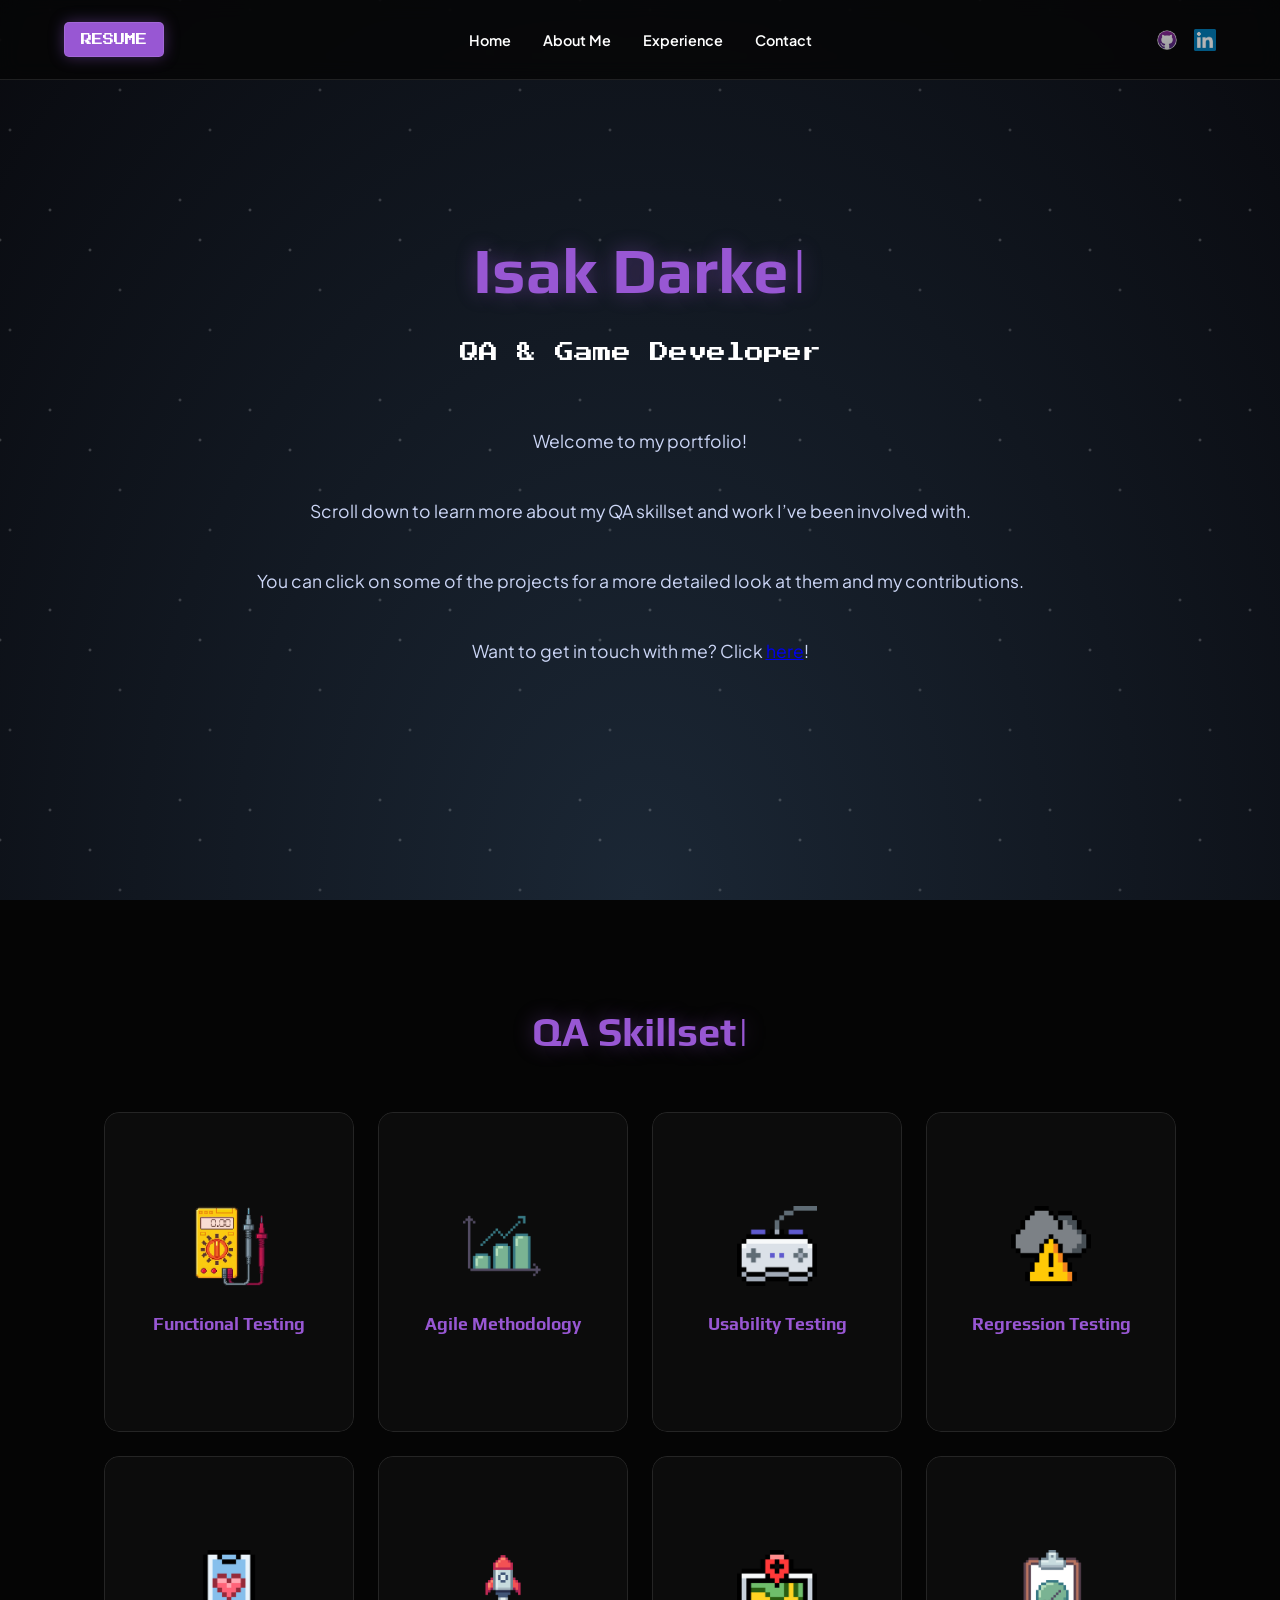
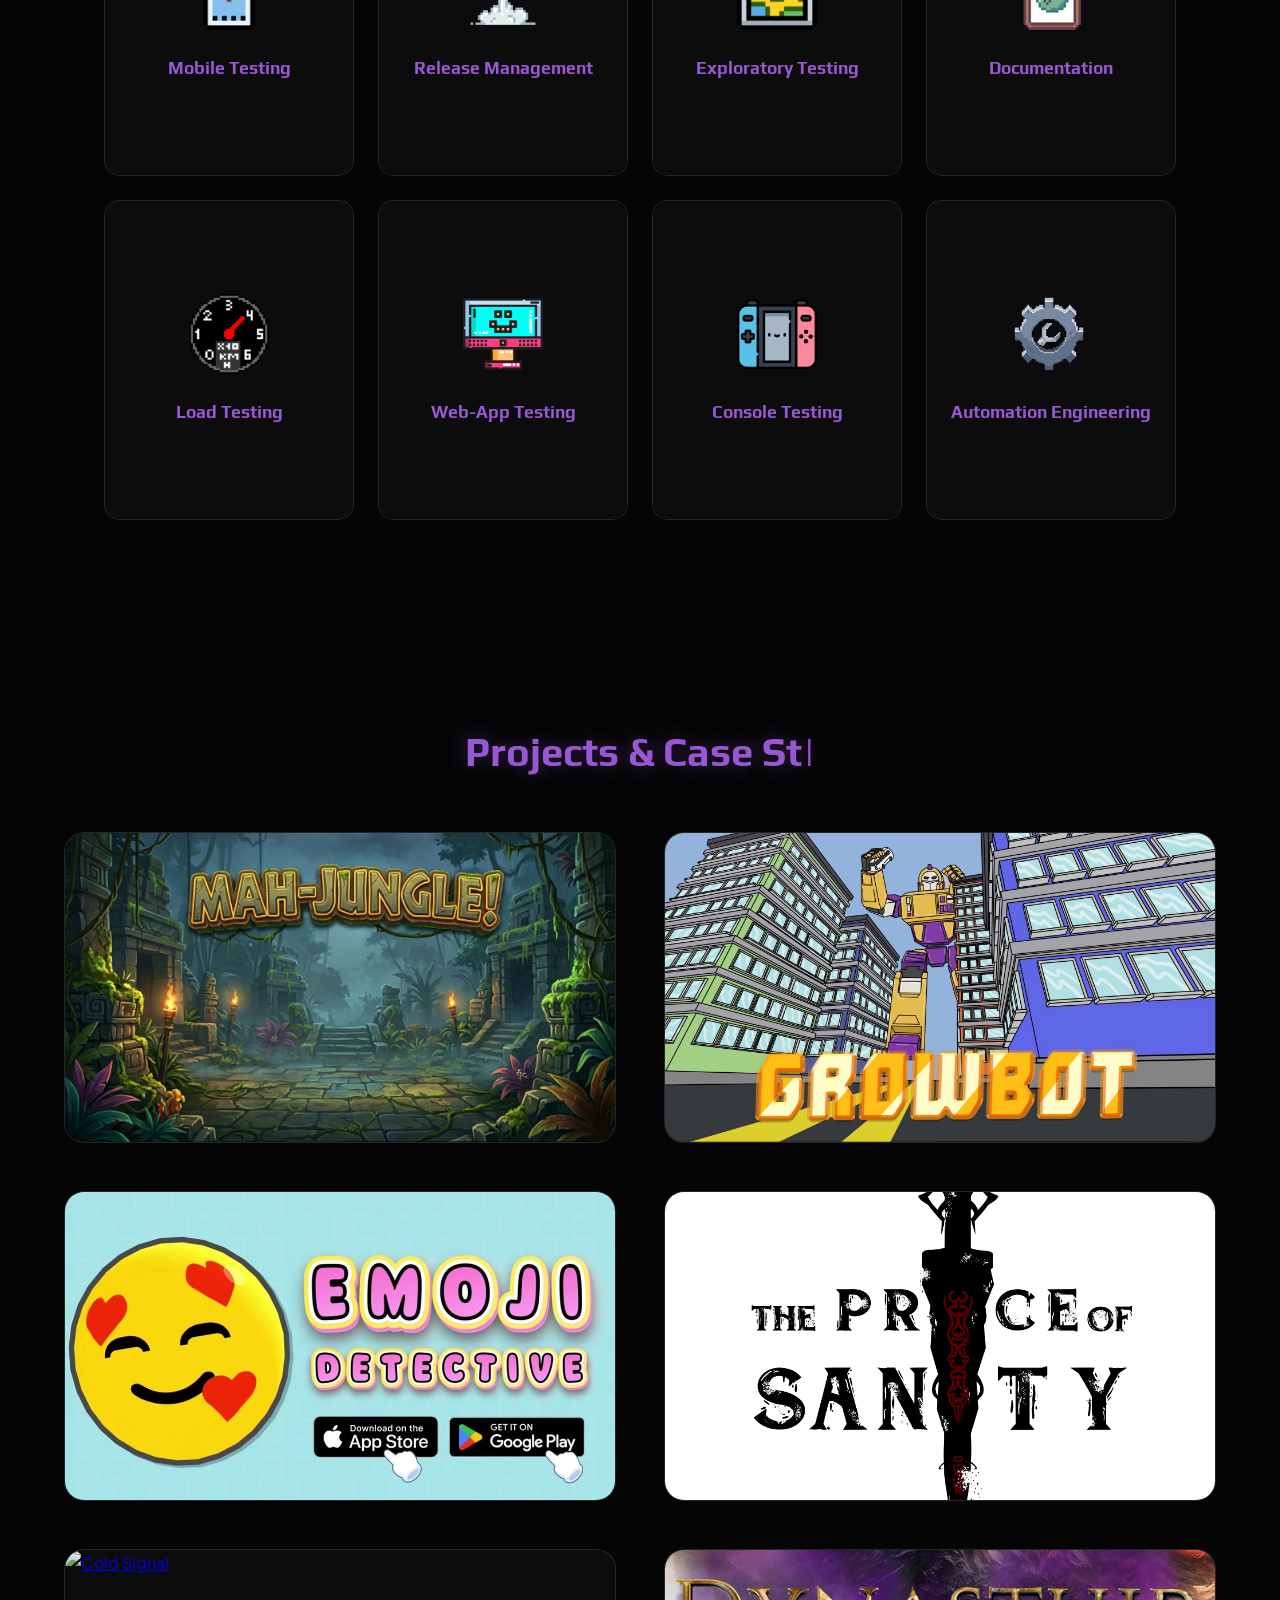
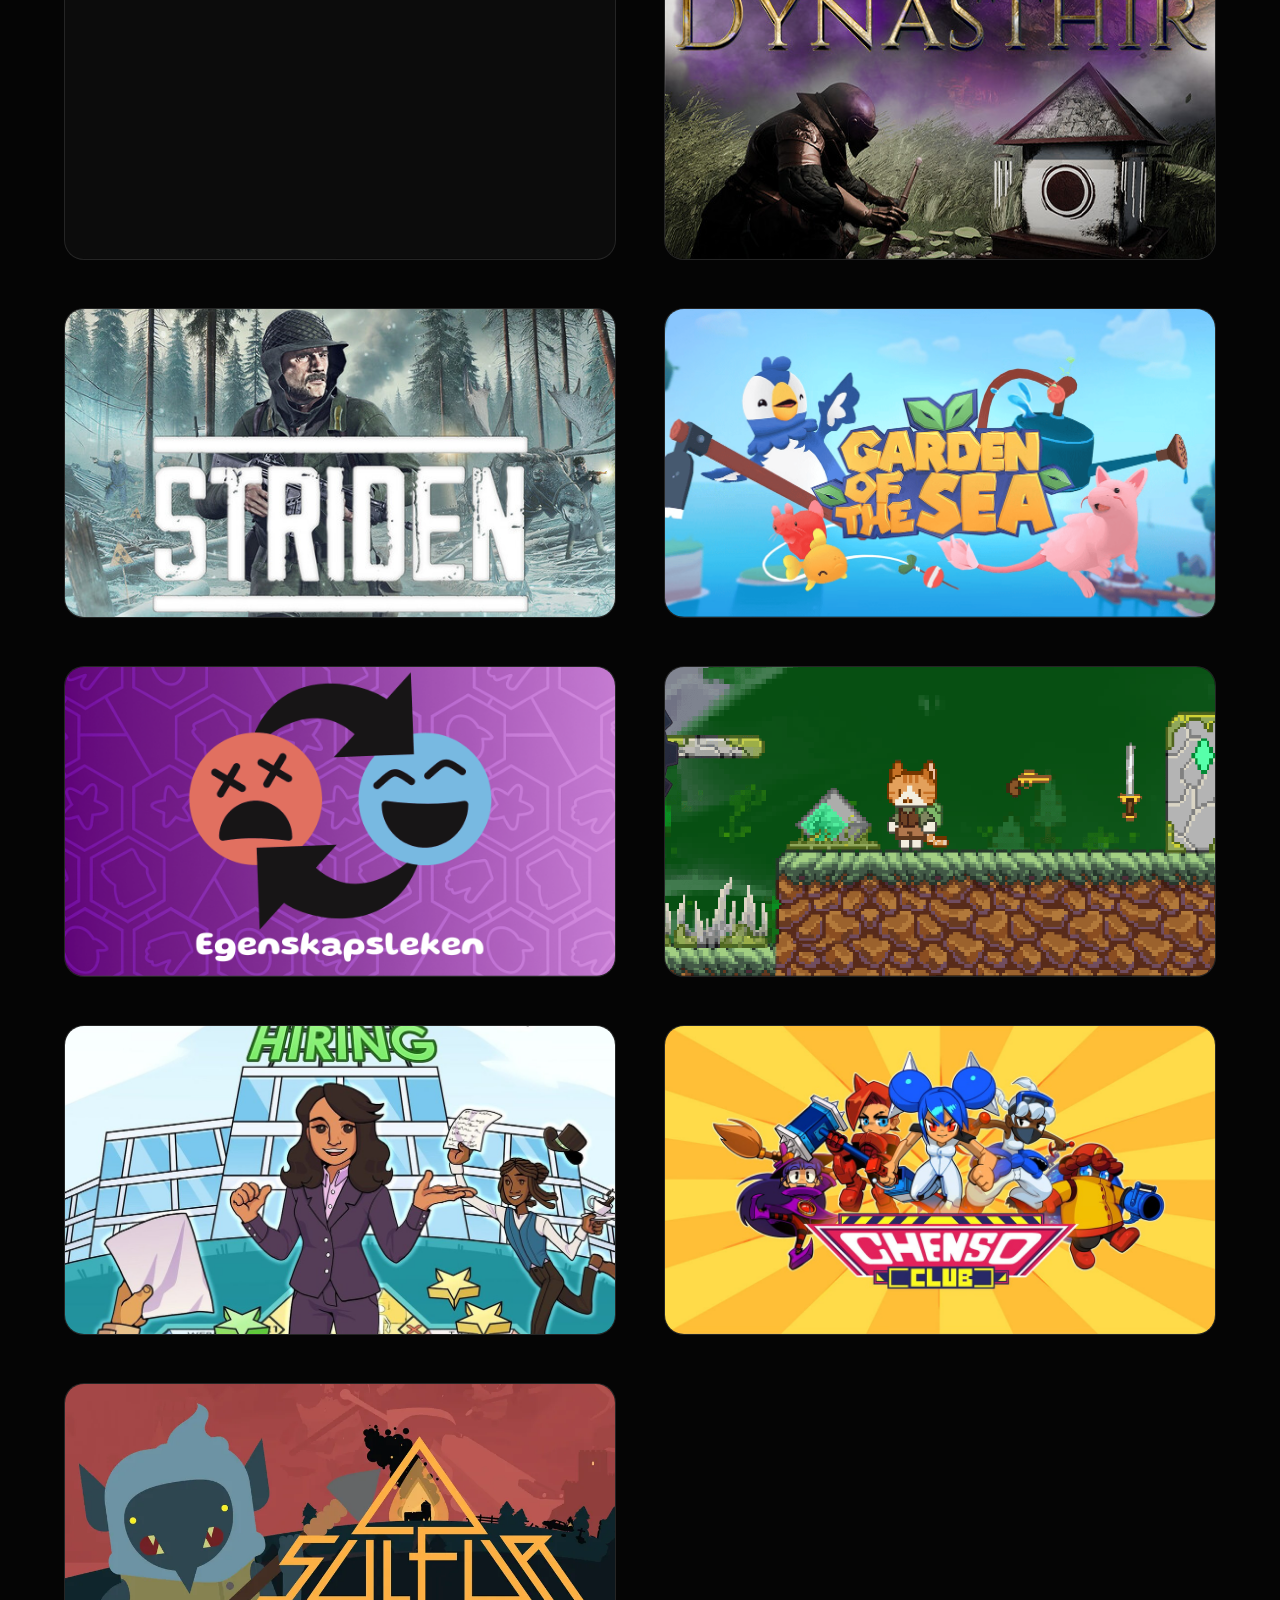
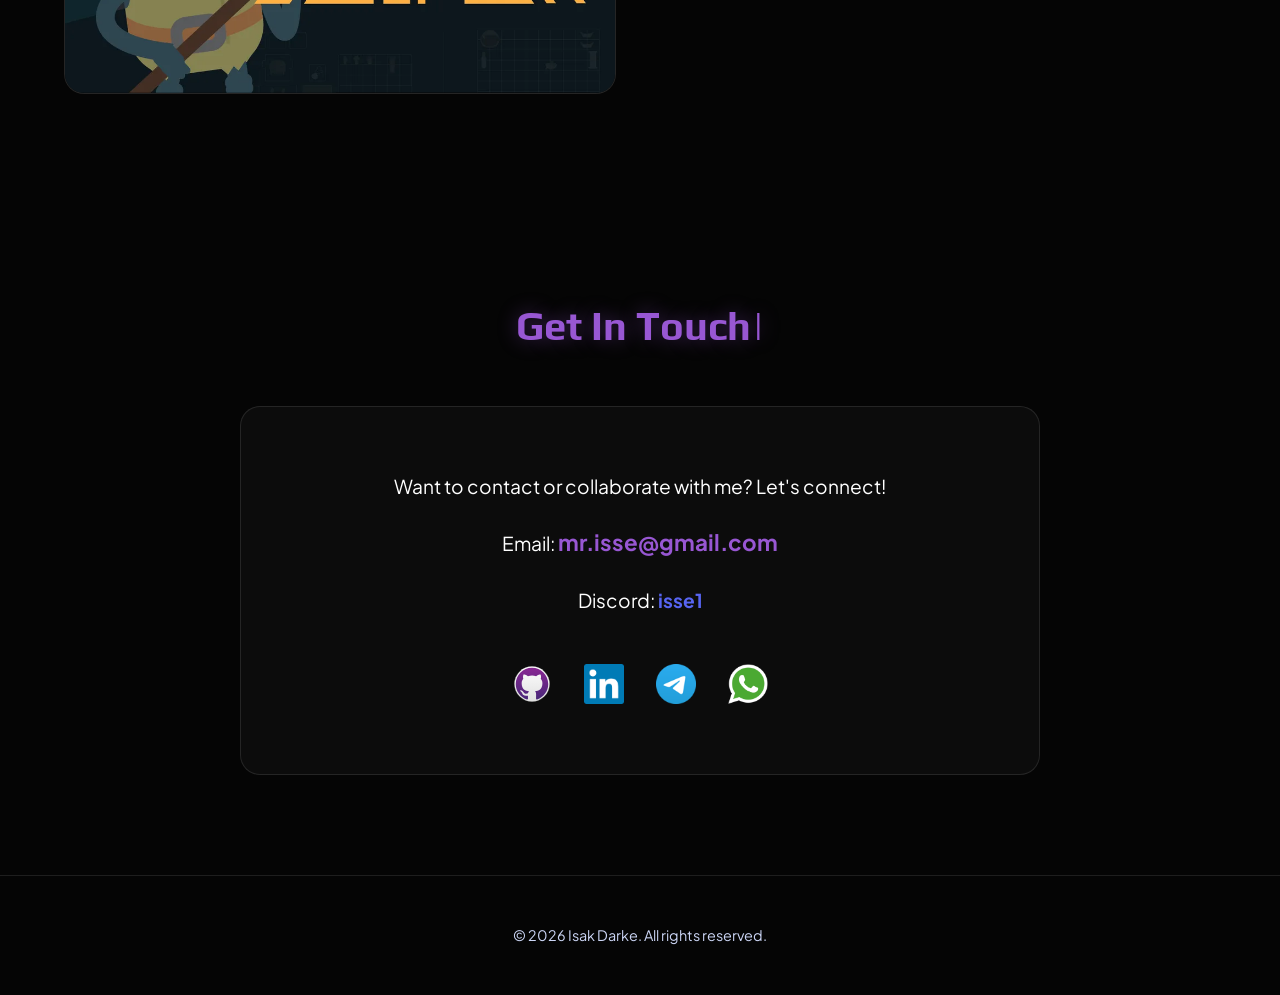
==== commit 7bd5c64e: "Logo updates" ====
--- a/index.html
+++ b/index.html
@@ -19,13 +19,19 @@
 
     <header class="header sticky">
         <nav class="nav-container">
-            <div class="logo">ID</div>
+            <a href="https://drive.google.com/uc?export=download&id=1mLMzOK8MwdeImhkF-xeOccvMnYHw3D43" target="_blank" class="logo" title="Download CV">
+                RESUME
+            </a>
             <ul class="nav-links">
                 <li><a href="#home">Home</a></li>
                 <li><a href="aboutme/">About Me</a></li>
                 <li><a href="experience/">Experience</a></li>
                 <li><a href="#contact">Contact</a></li>
             </ul>
+            <div class="header-socials">
+                <a href="https://github.com/saffta" target="_blank" title="GitHub"><img src="experience/assets/github.svg" alt="GitHub Logo"></a>
+                <a href="https://www.linkedin.com/in/isak-darke-295914326/" target="_blank" title="LinkedIn"><img src="cdn-cgi/imagedelivery/s-dfVpmPR-aKHmwFNwAgnQ/3531f692e14d9a833eb5dda5e3b7ecfe21c4731f/public.png" alt="LinkedIn Logo"></a>
+            </div>
         </nav>
     </header>
 
@@ -489,6 +495,7 @@
                     <p class="discord-tag">Discord: <span>isse1</span></p>
                 </div>
                 <div class="social-icons">
+                    <a href="https://github.com/saffta" target="_blank" title="GitHub"><img src="experience/assets/github.svg" alt="GitHub"></a>
                     <a href="https://www.linkedin.com/in/isak-darke-295914326/" target="_blank" title="LinkedIn"><img src="cdn-cgi/imagedelivery/s-dfVpmPR-aKHmwFNwAgnQ/3531f692e14d9a833eb5dda5e3b7ecfe21c4731f/public.png" alt="LinkedIn"></a>
                     <a href="https://t.me/isakdarke" target="_blank" title="Telegram"><img src="cdn-cgi/imagedelivery/s-dfVpmPR-aKHmwFNwAgnQ/7647c305bc4c88753c3ed15866752f2c30811927/h%3d58.png" alt="Telegram"></a>
                     <a href="https://wa.me/46701456730" target="_blank" title="WhatsApp"><img src="cdn-cgi/imagedelivery/s-dfVpmPR-aKHmwFNwAgnQ/f3d23dfd650ba01be8ba92ac16e625bf3d8977c7/public.png" alt="WhatsApp"></a>
--- a/style.css
+++ b/style.css
@@ -100,9 +100,25 @@
 .logo {
     position: absolute;
     left: 0;
+    display: flex;
+    align-items: center;
+    gap: 0.8rem;
+    background: var(--accent-color);
+    padding: 0.5rem 1rem;
+    border-radius: 5px;
+    text-decoration: none;
     font-family: var(--font-pixel);
-    font-size: 1.2rem;
-    color: var(--accent-color);
+    font-size: 0.7rem;
+    color: white !important;
+    transition: var(--transition);
+    box-shadow: 0 0 15px var(--accent-glow);
+    border: 1px solid rgba(255, 255, 255, 0.1);
+}
+
+.logo:hover {
+    transform: scale(1.05) translateY(-2px);
+    background: #af73e8;
+    box-shadow: 0 0 25px var(--accent-glow);
 }
 
 .nav-links {
@@ -122,6 +138,34 @@
 .nav-links a:hover,
 .nav-links a.active {
     color: var(--accent-color);
+}
+
+/* Header Socials */
+.header-socials {
+    position: absolute;
+    right: 0;
+    display: flex;
+    align-items: center;
+    gap: 1rem;
+}
+
+.header-socials a {
+    display: flex;
+    align-items: center;
+    transition: var(--transition);
+}
+
+.header-socials img {
+    height: 22px;
+    width: 22px;
+    opacity: 0.7;
+    transition: var(--transition);
+}
+
+.header-socials a:hover img {
+    opacity: 1;
+    filter: drop-shadow(0 0 8px var(--accent-glow));
+    transform: scale(1.1);
 }
 
 /* Hero Section */
@@ -601,9 +645,7 @@
 }
 
 .cv-button img {
-    width: 30px;
-    height: 30px;
-    filter: brightness(0) invert(1);
+    display: none;
 }
 
 .experience-list {
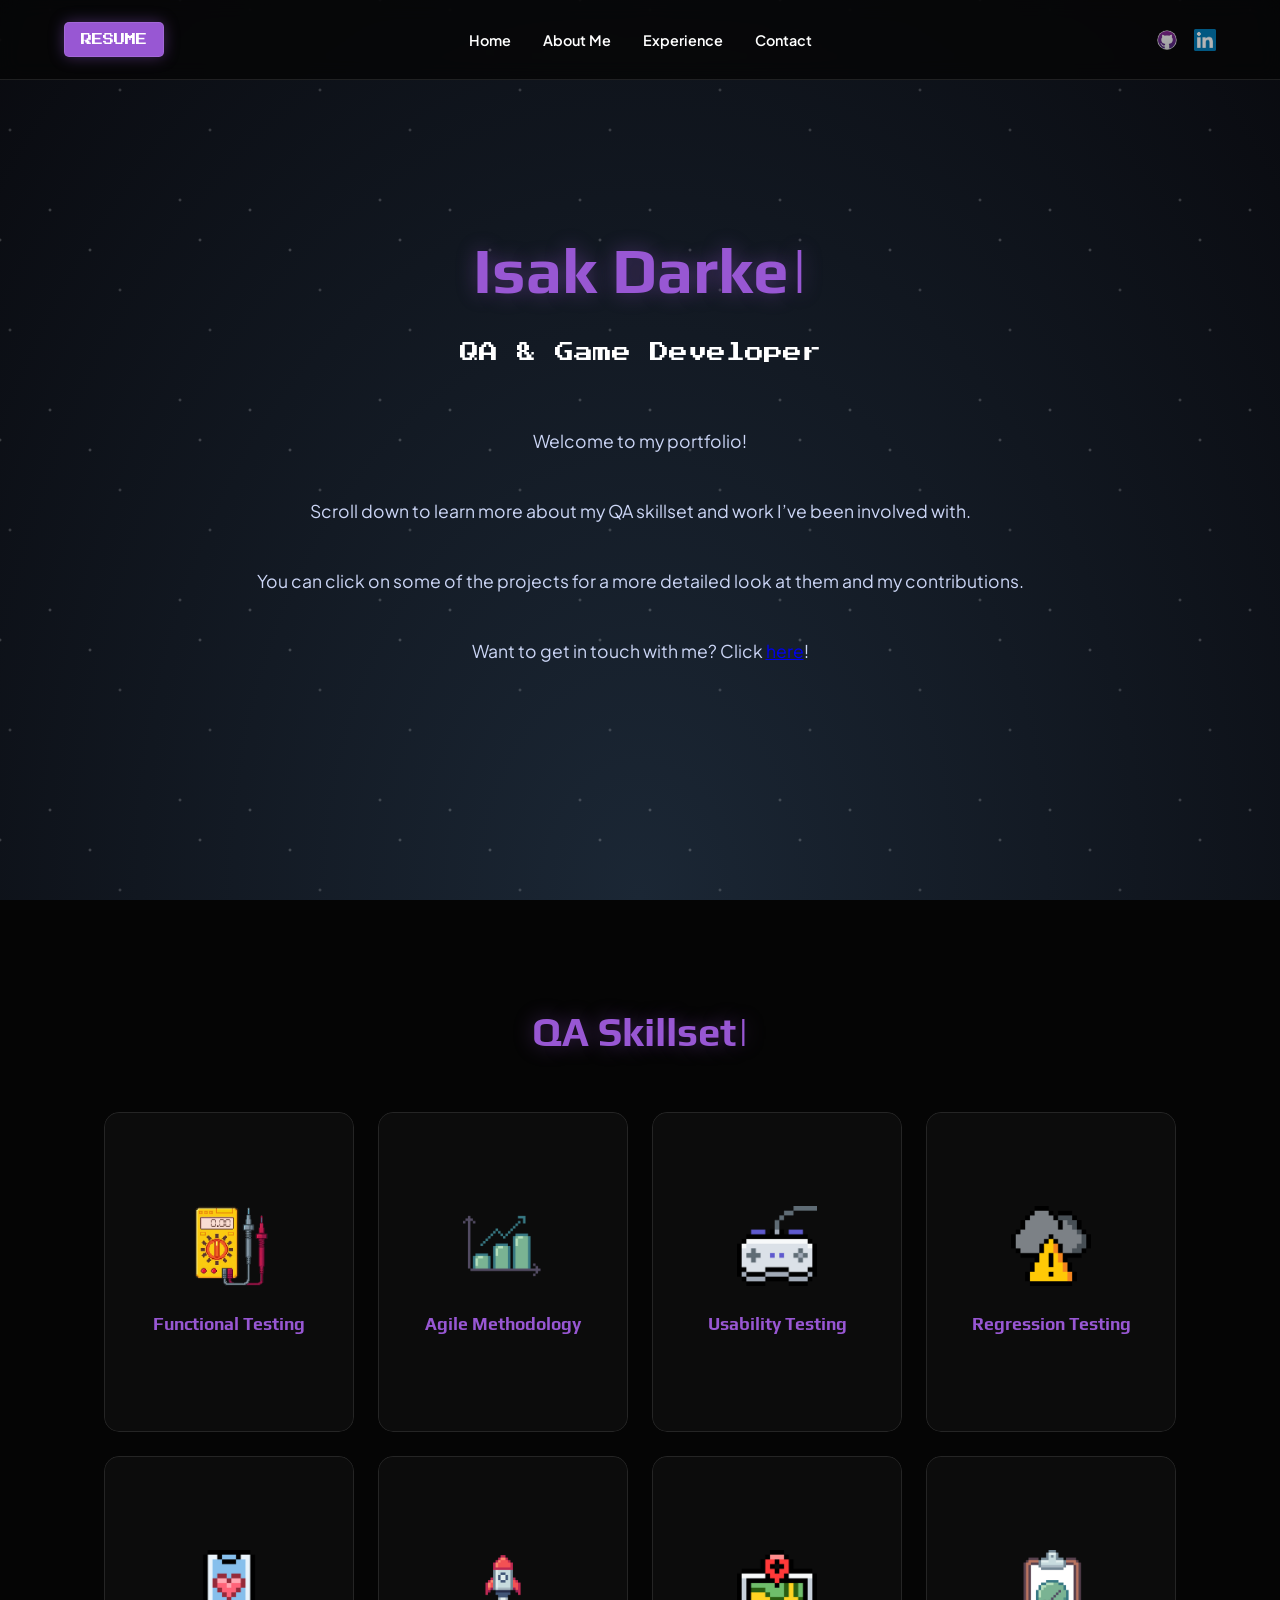
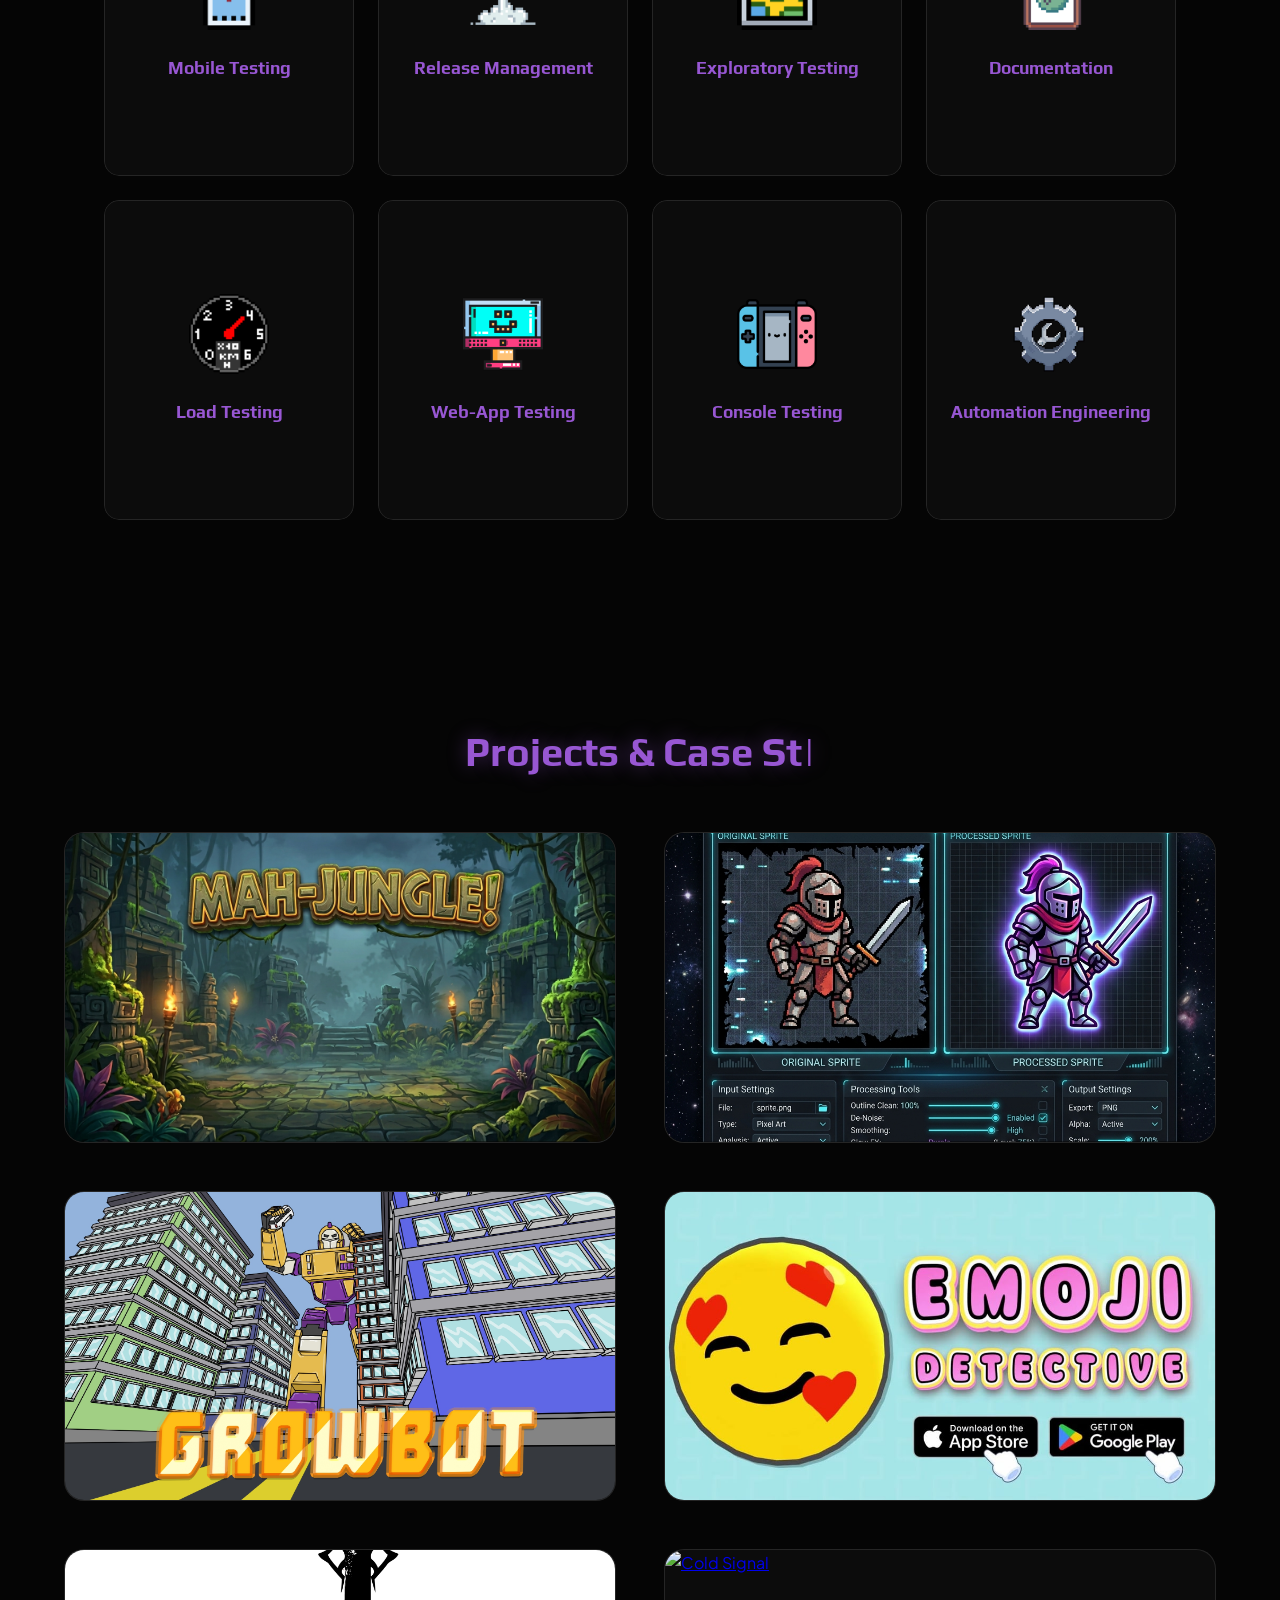
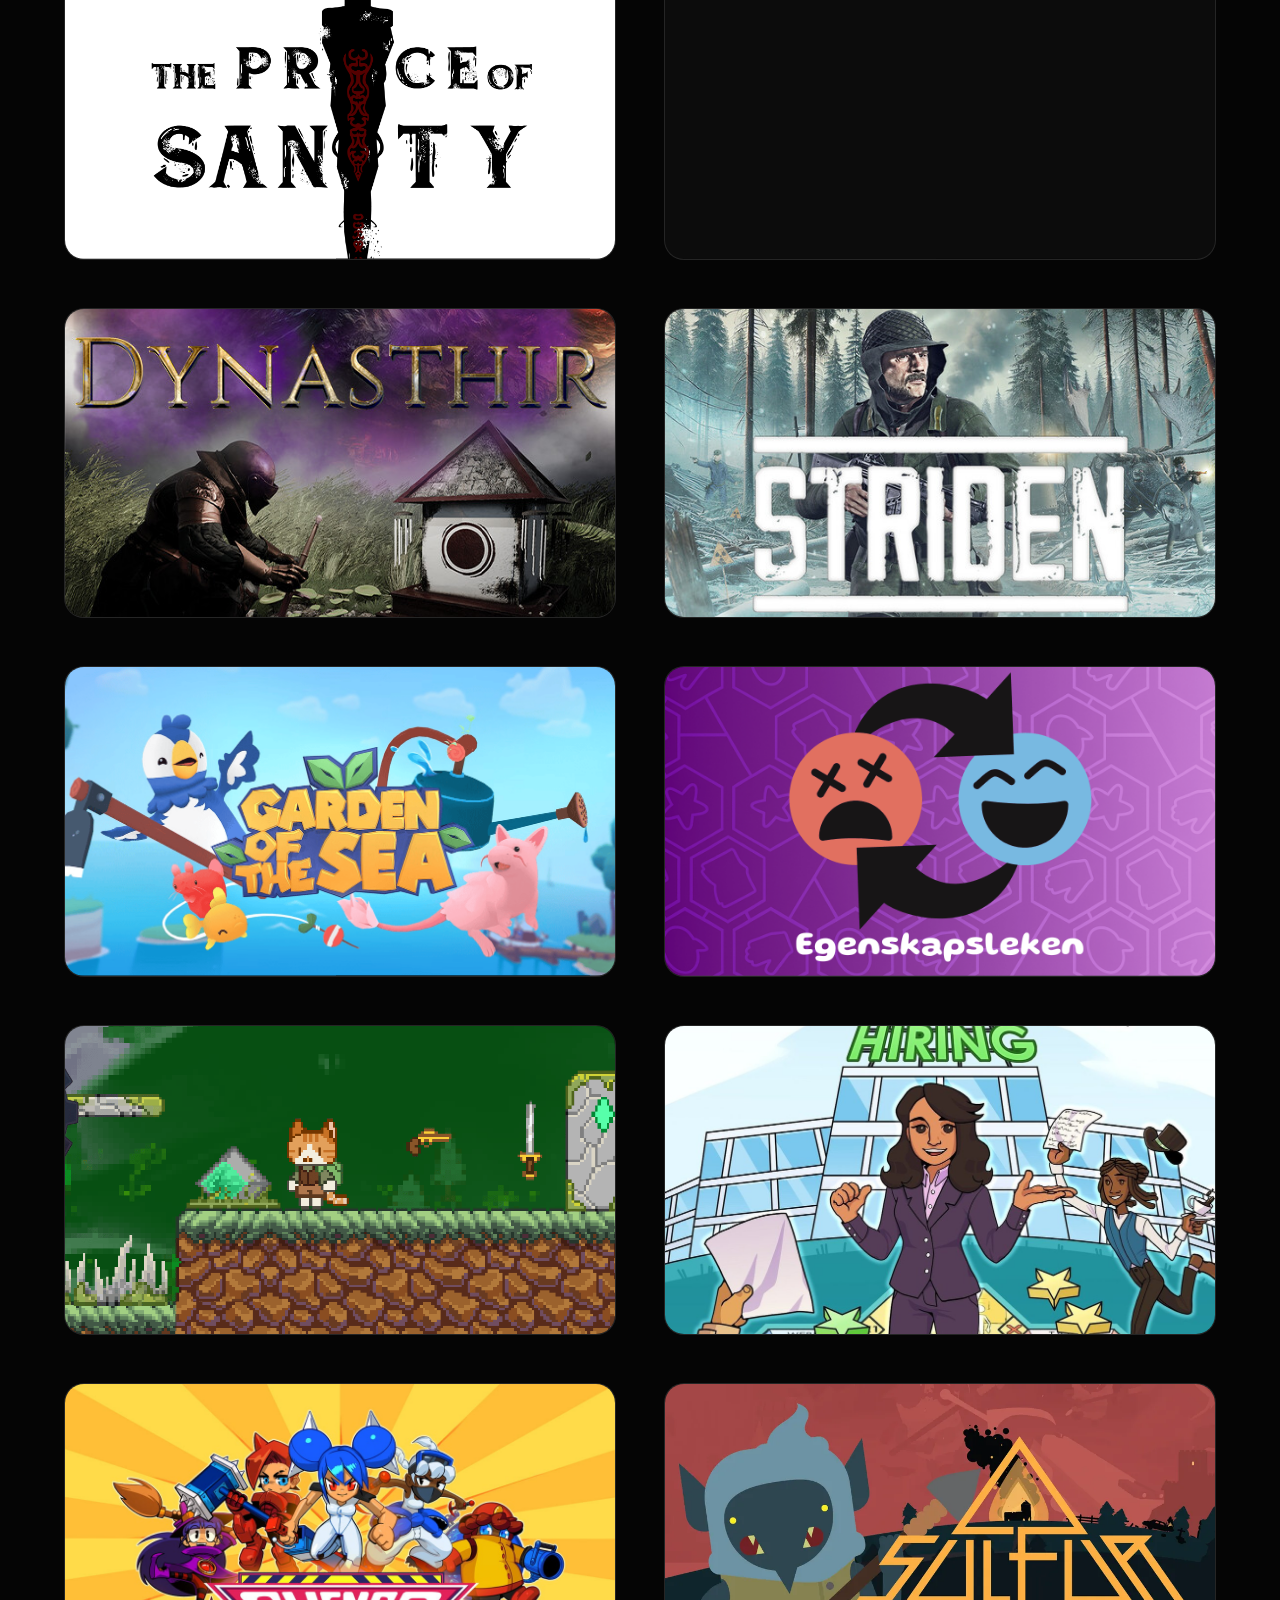
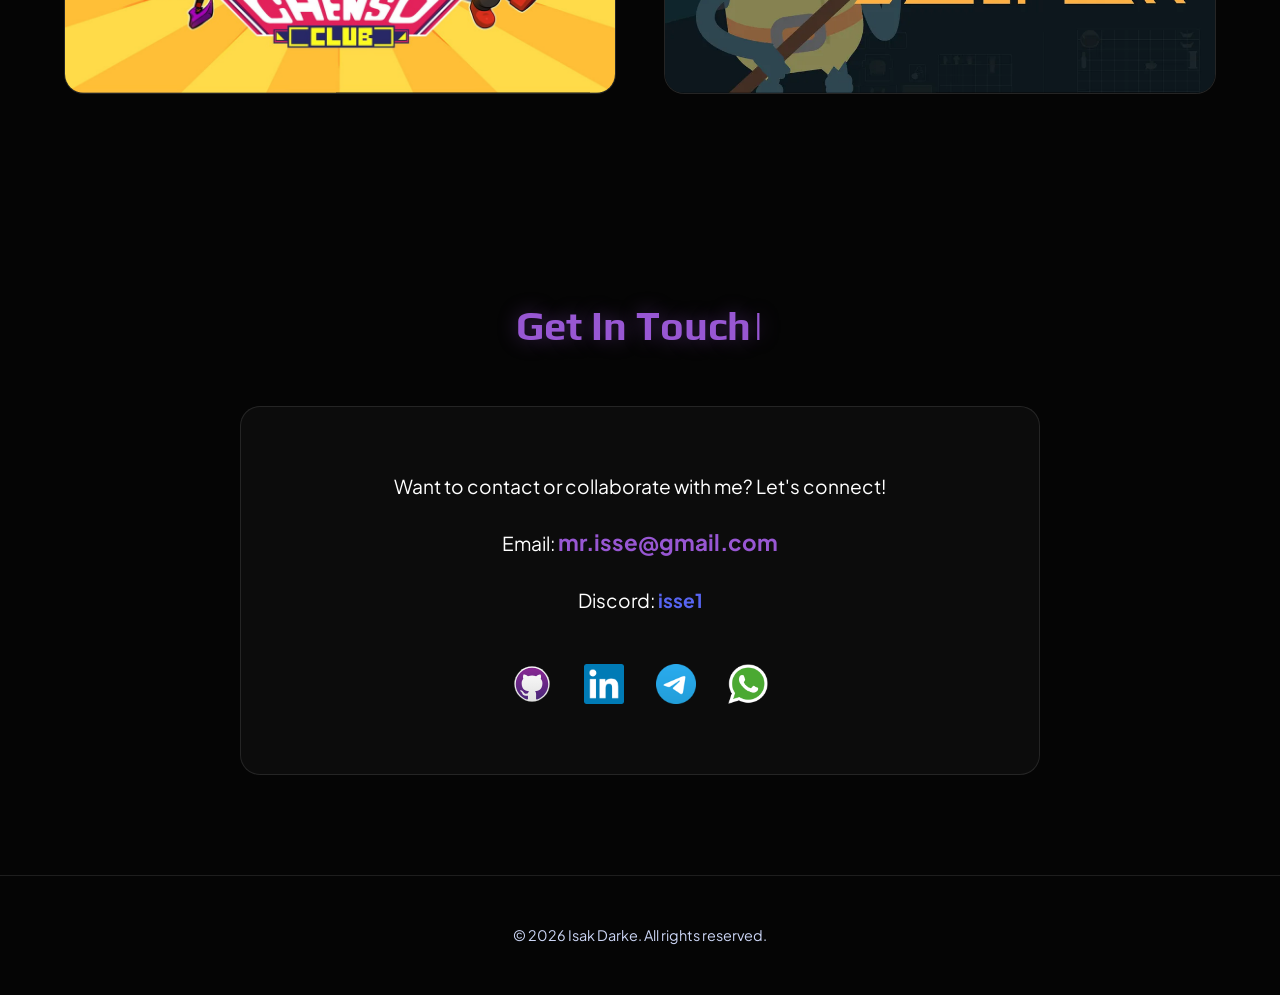
==== commit a66ca674: "png-tool design update" ====
--- a/index.html
+++ b/index.html
@@ -287,6 +287,21 @@
                 </div>
 
                 
+                <!-- PNG Outline Remover -->
+                <div class="project-card reveal">
+                    <div class="project-image">
+                        <a href="png-tool/">
+                            <img src="png-tool/thumbnail.png" alt="PNG Outline Remover">
+                        </a>
+                    </div>
+                    <div class="project-info">
+                        <span class="role">Developer / Tooling</span>
+                        <h3><a href="png-tool/">PNG Outline Remover</a></h3>
+                        <p>A local-first, high-performance image processing tool designed to clean up messy outlines and backgrounds from sprites. Features deep removal and color infill algorithms.<br><br>
+                        Optimized for both desktop and mobile use.</p>
+                    </div>
+                </div>
+
                 <!-- Growbot -->
                 <div class="project-card reveal">
                     <div class="project-image">
--- a/style.css
+++ b/style.css
@@ -693,7 +693,15 @@
 
 /* Toolset Grid */
 .toolset-section {
-    margin-top: 6rem;
+    position: relative;
+}
+
+.secondary-hero {
+    padding-top: 150px;
+}
+
+.history-section {
+    margin-top: 4rem;
 }
 
 .tools-grid {
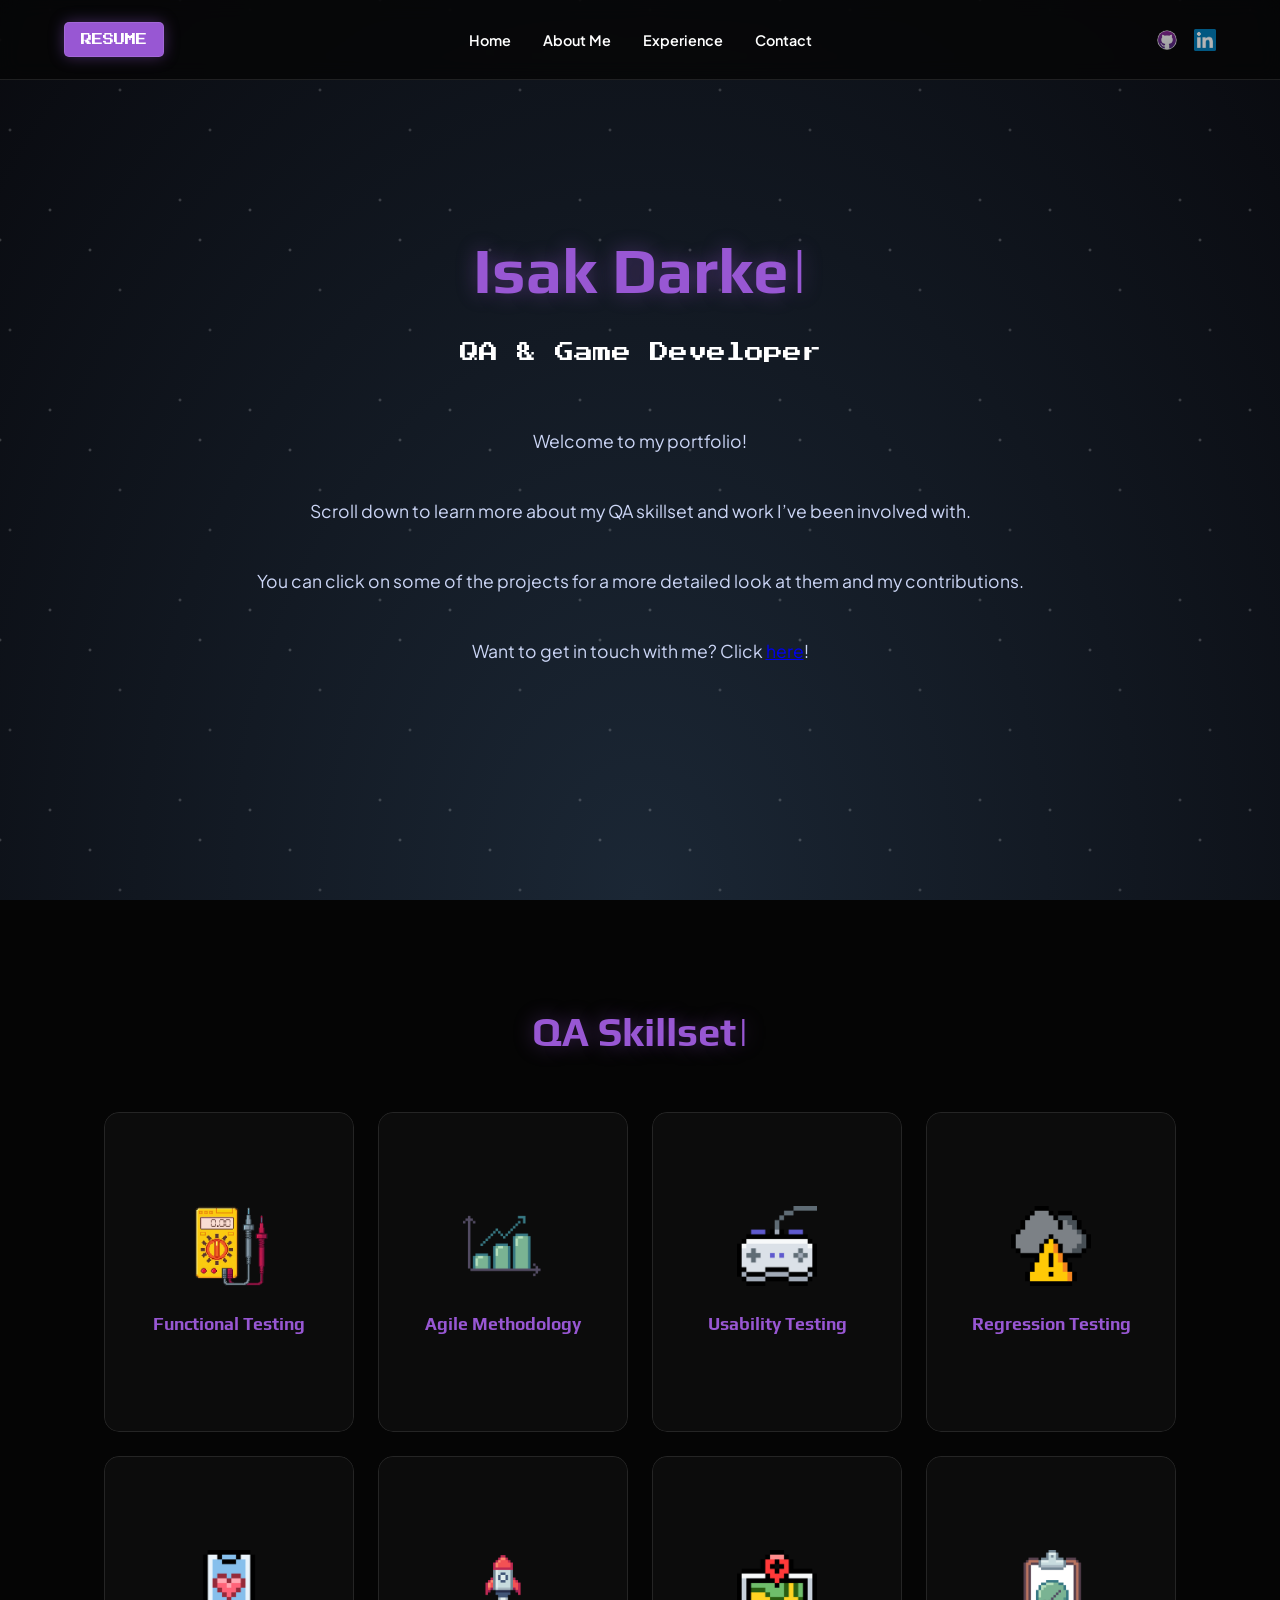
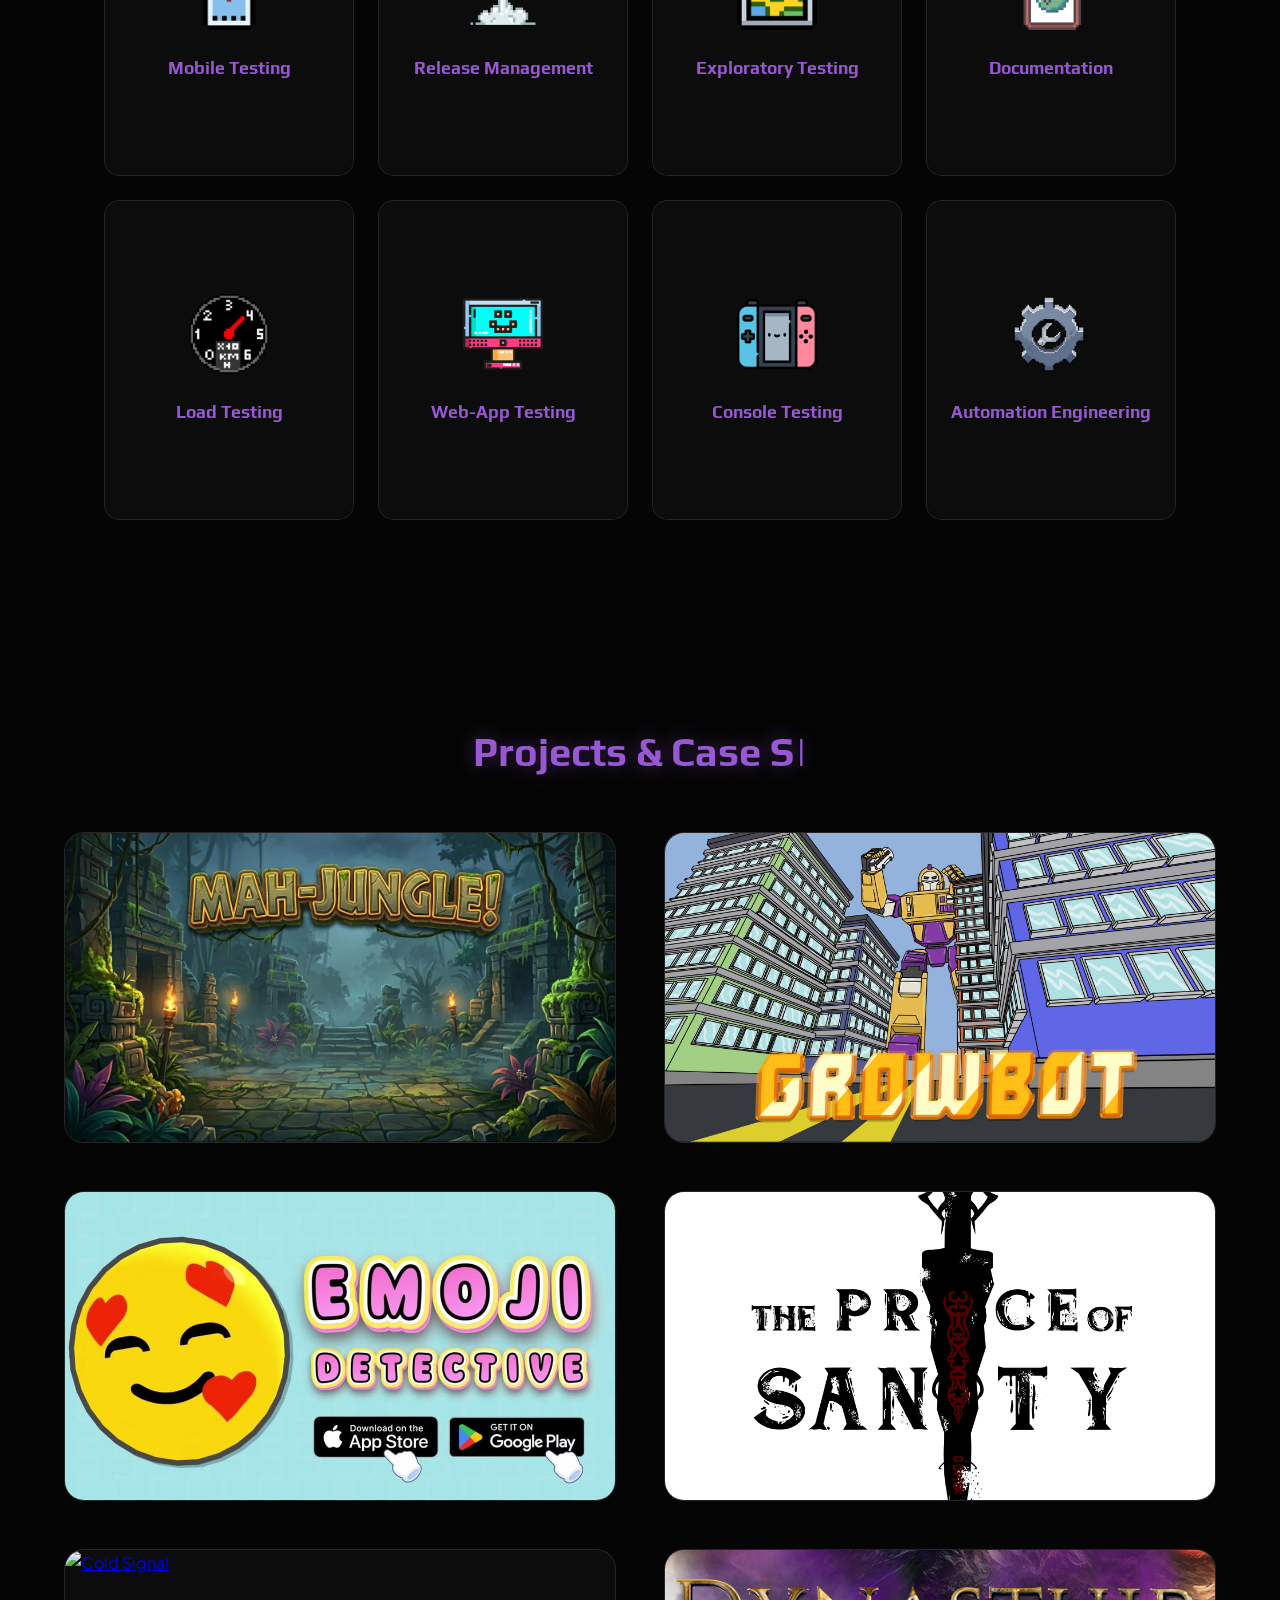
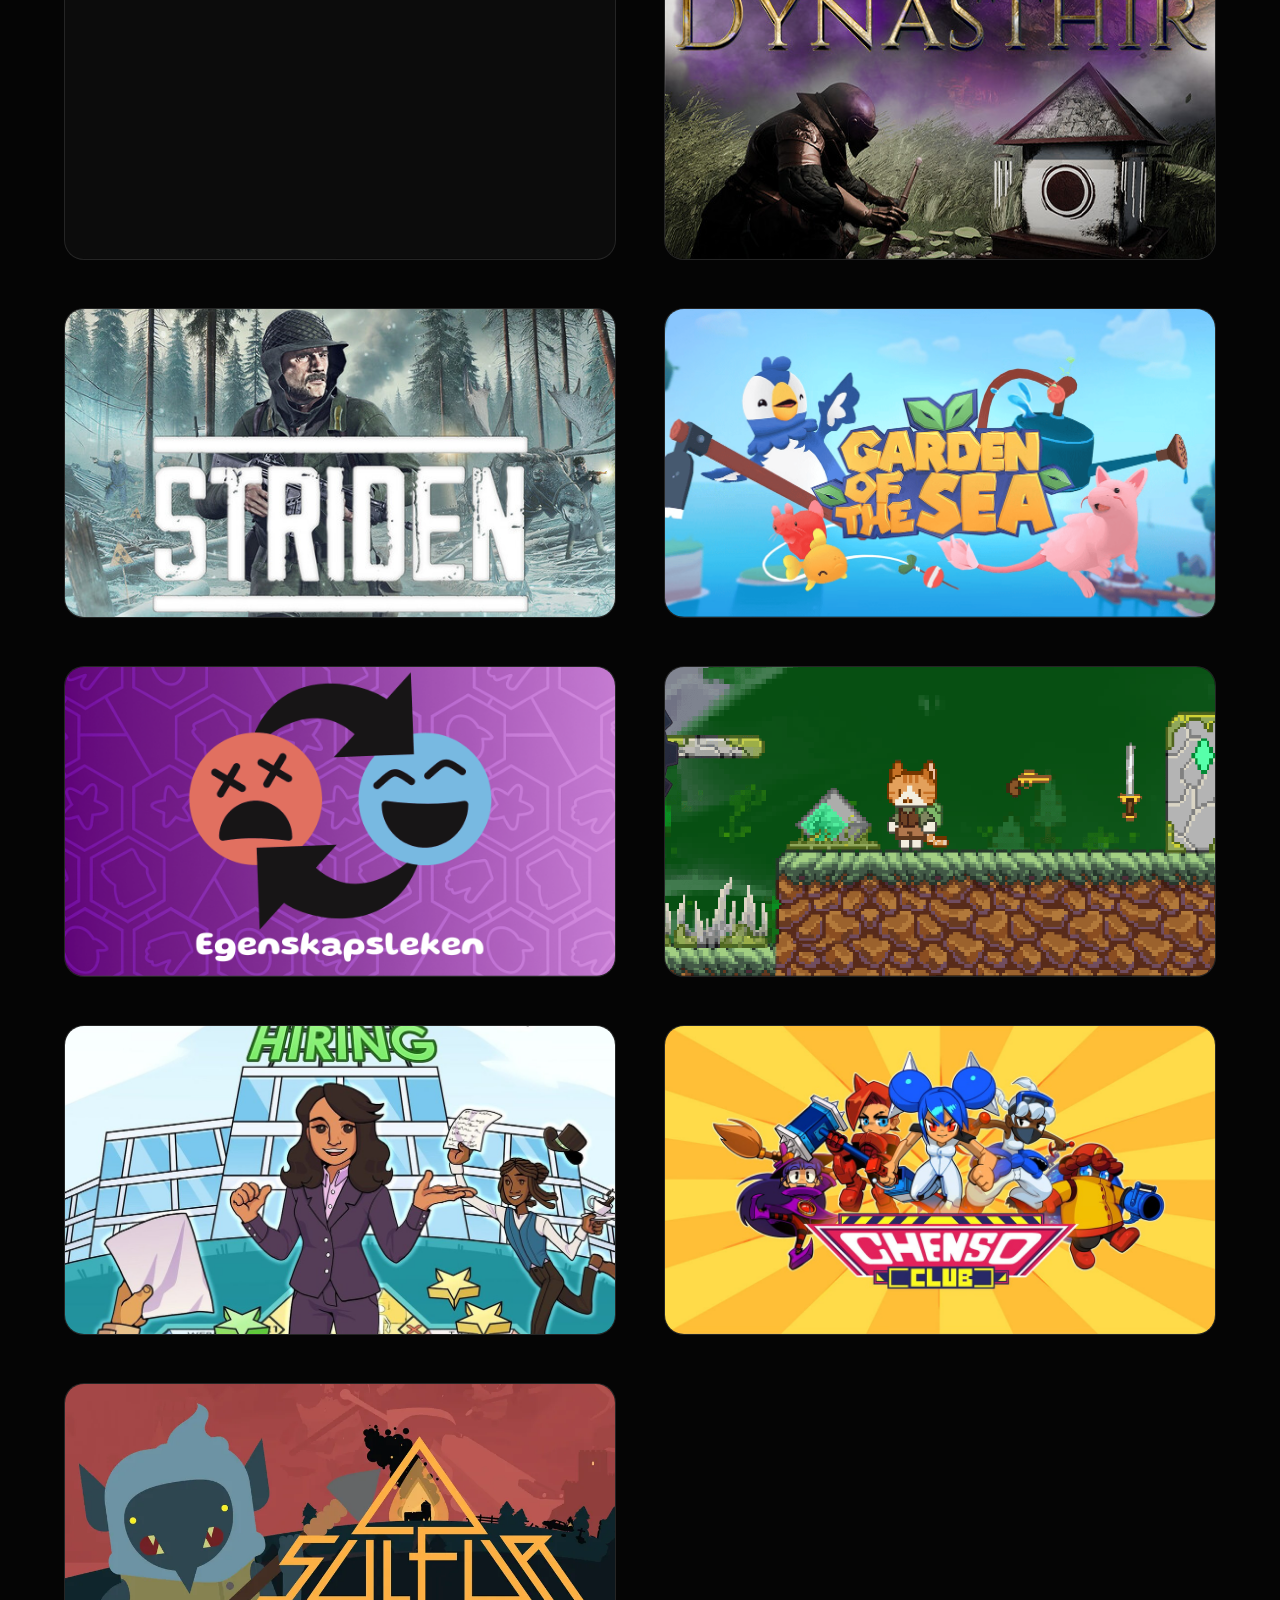
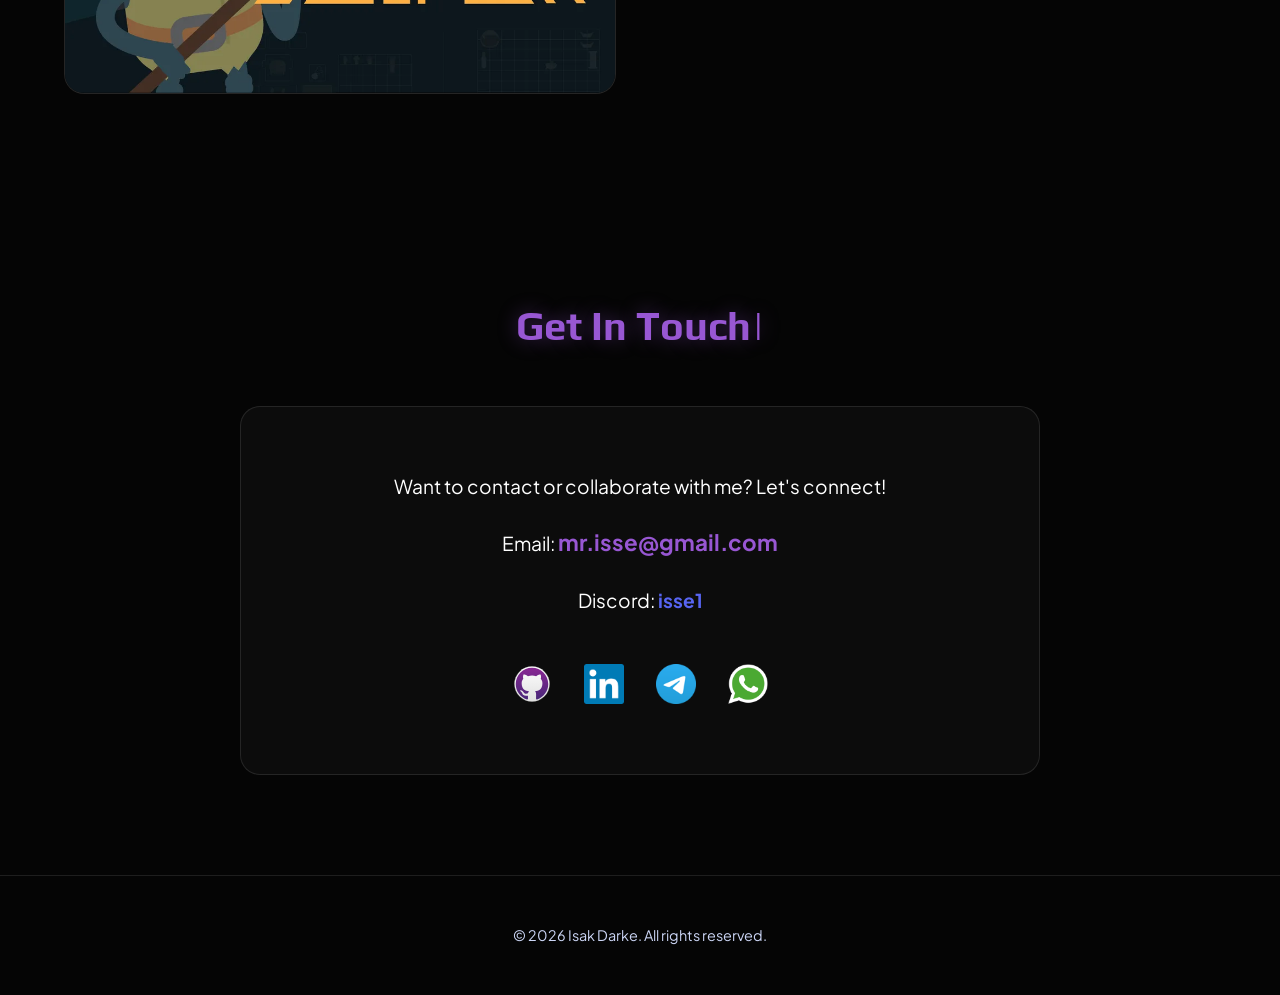
==== commit 4e53e8d4: "remove highlight of png tool" ====
--- a/index.html
+++ b/index.html
@@ -286,22 +286,6 @@
                     </div>
                 </div>
 
-                
-                <!-- PNG Outline Remover -->
-                <div class="project-card reveal">
-                    <div class="project-image">
-                        <a href="png-tool/">
-                            <img src="png-tool/thumbnail.png" alt="PNG Outline Remover">
-                        </a>
-                    </div>
-                    <div class="project-info">
-                        <span class="role">Developer / Tooling</span>
-                        <h3><a href="png-tool/">PNG Outline Remover</a></h3>
-                        <p>A local-first, high-performance image processing tool designed to clean up messy outlines and backgrounds from sprites. Features deep removal and color infill algorithms.<br><br>
-                        Optimized for both desktop and mobile use.</p>
-                    </div>
-                </div>
-
                 <!-- Growbot -->
                 <div class="project-card reveal">
                     <div class="project-image">
